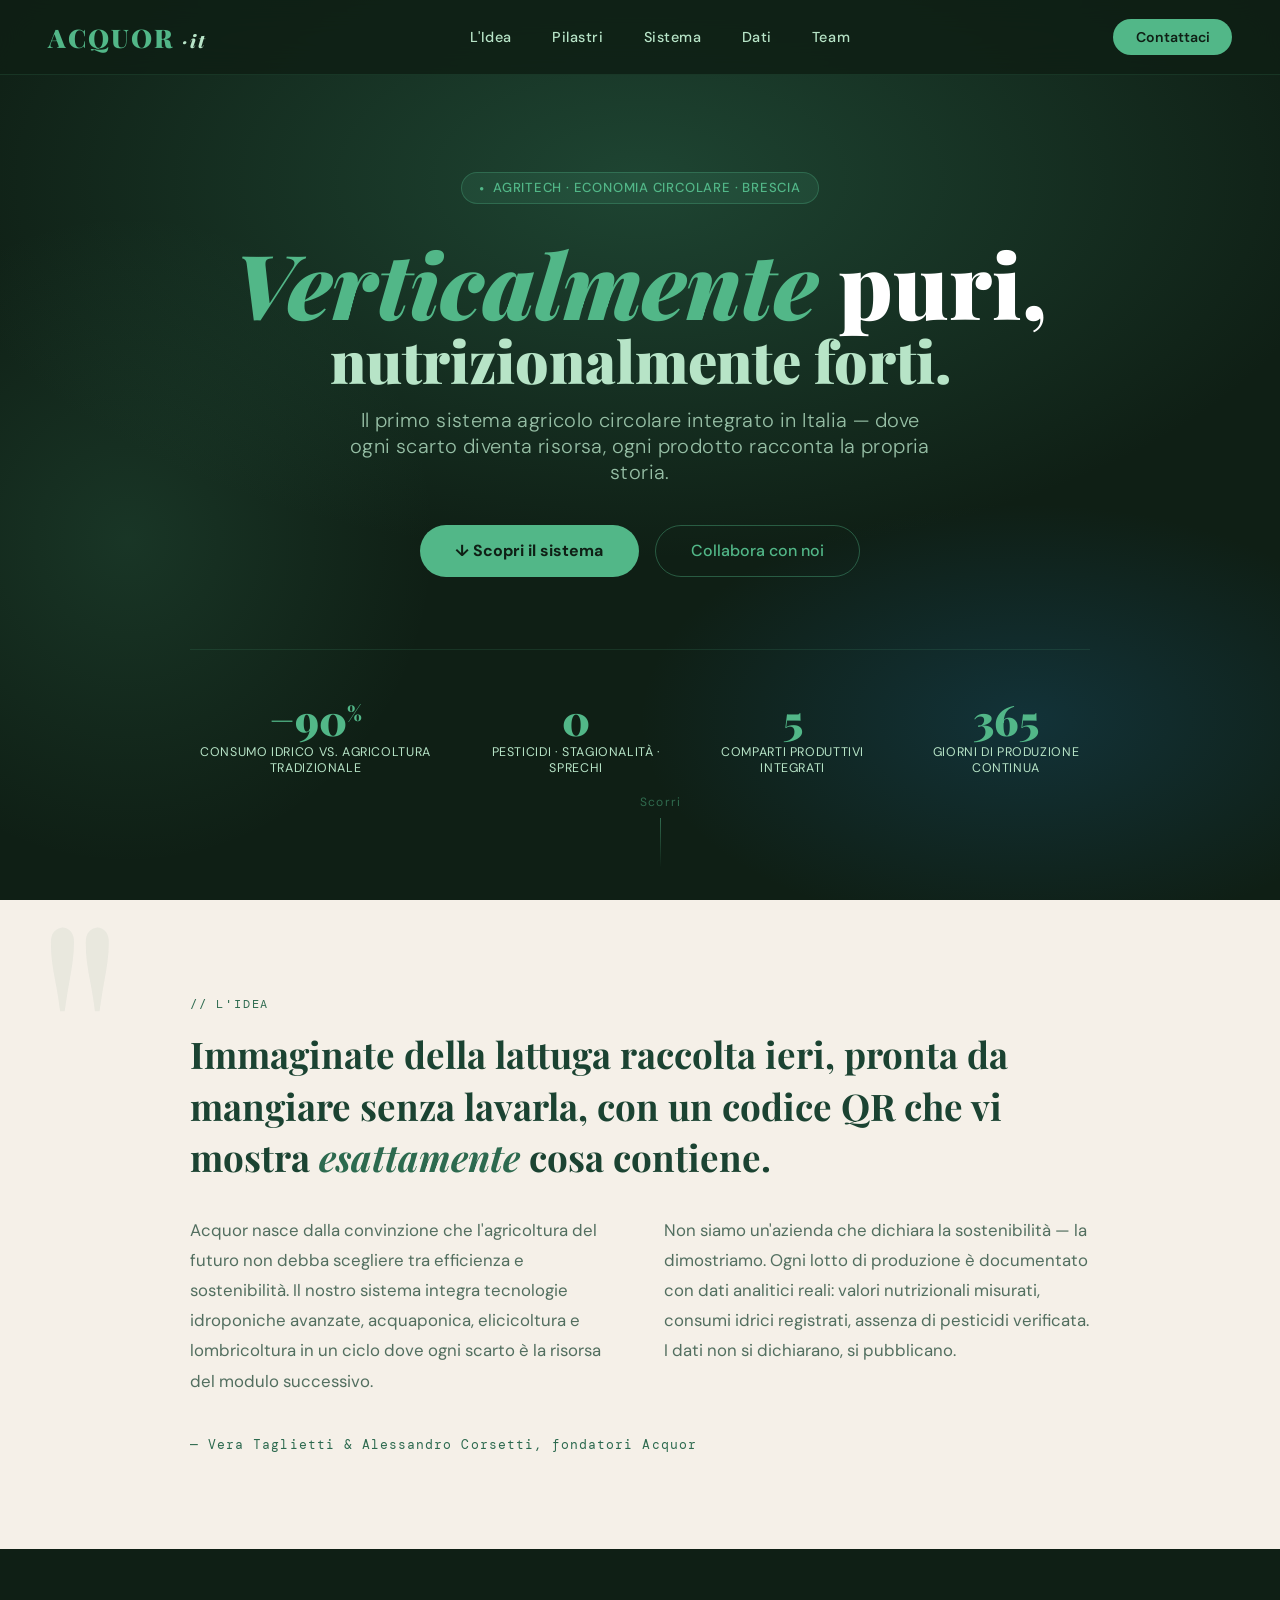
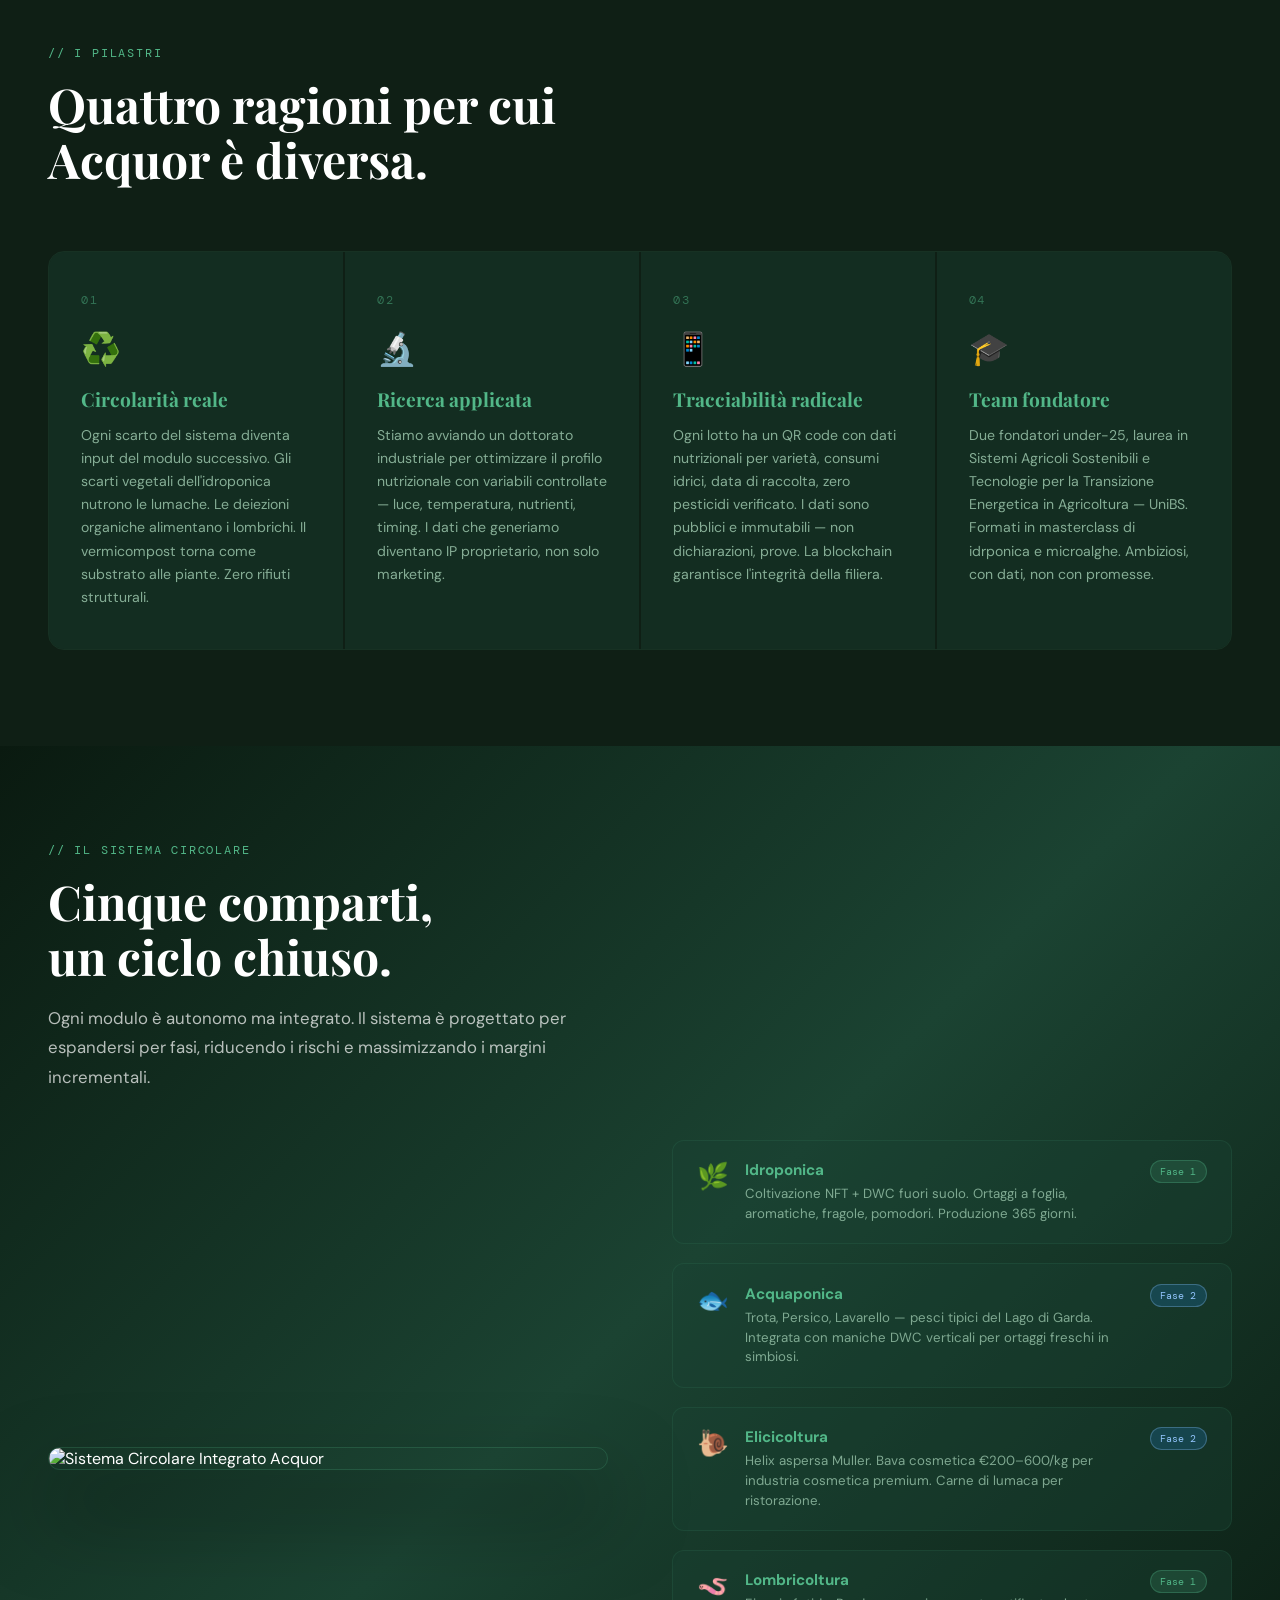
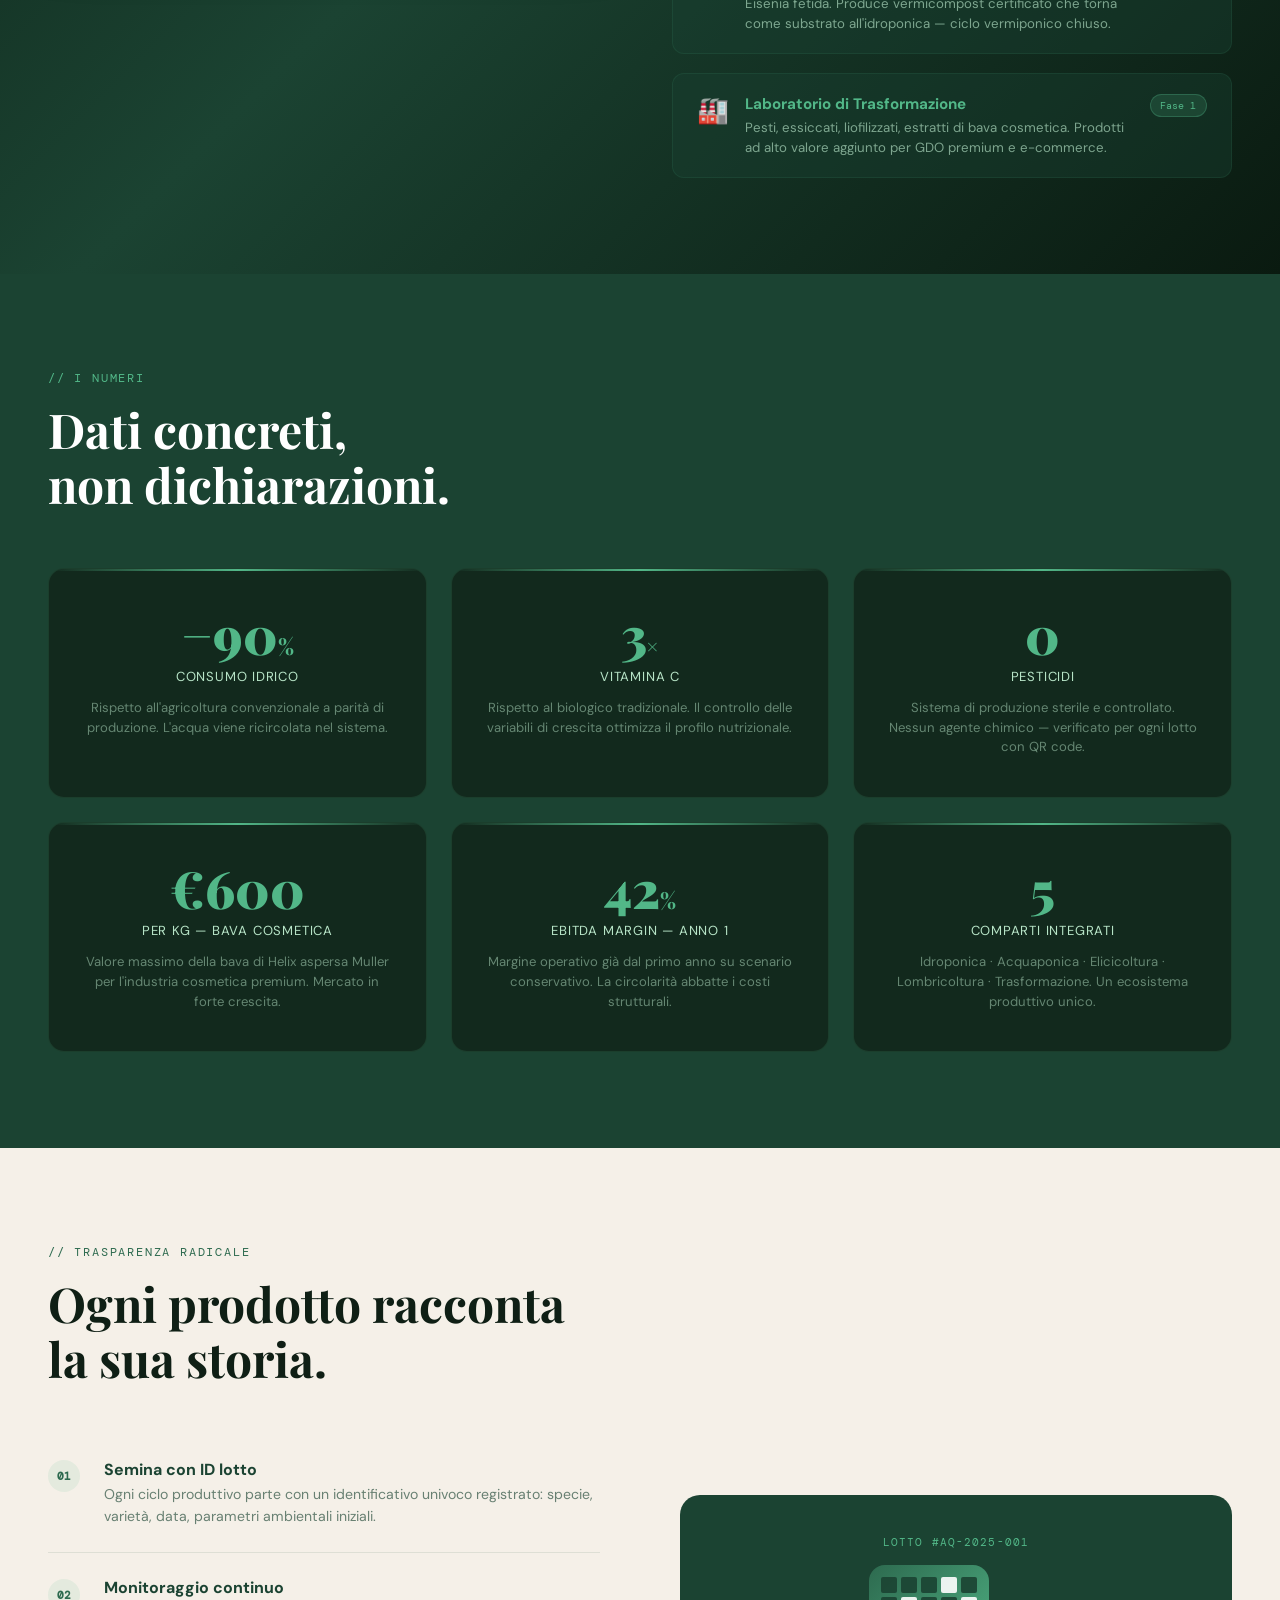
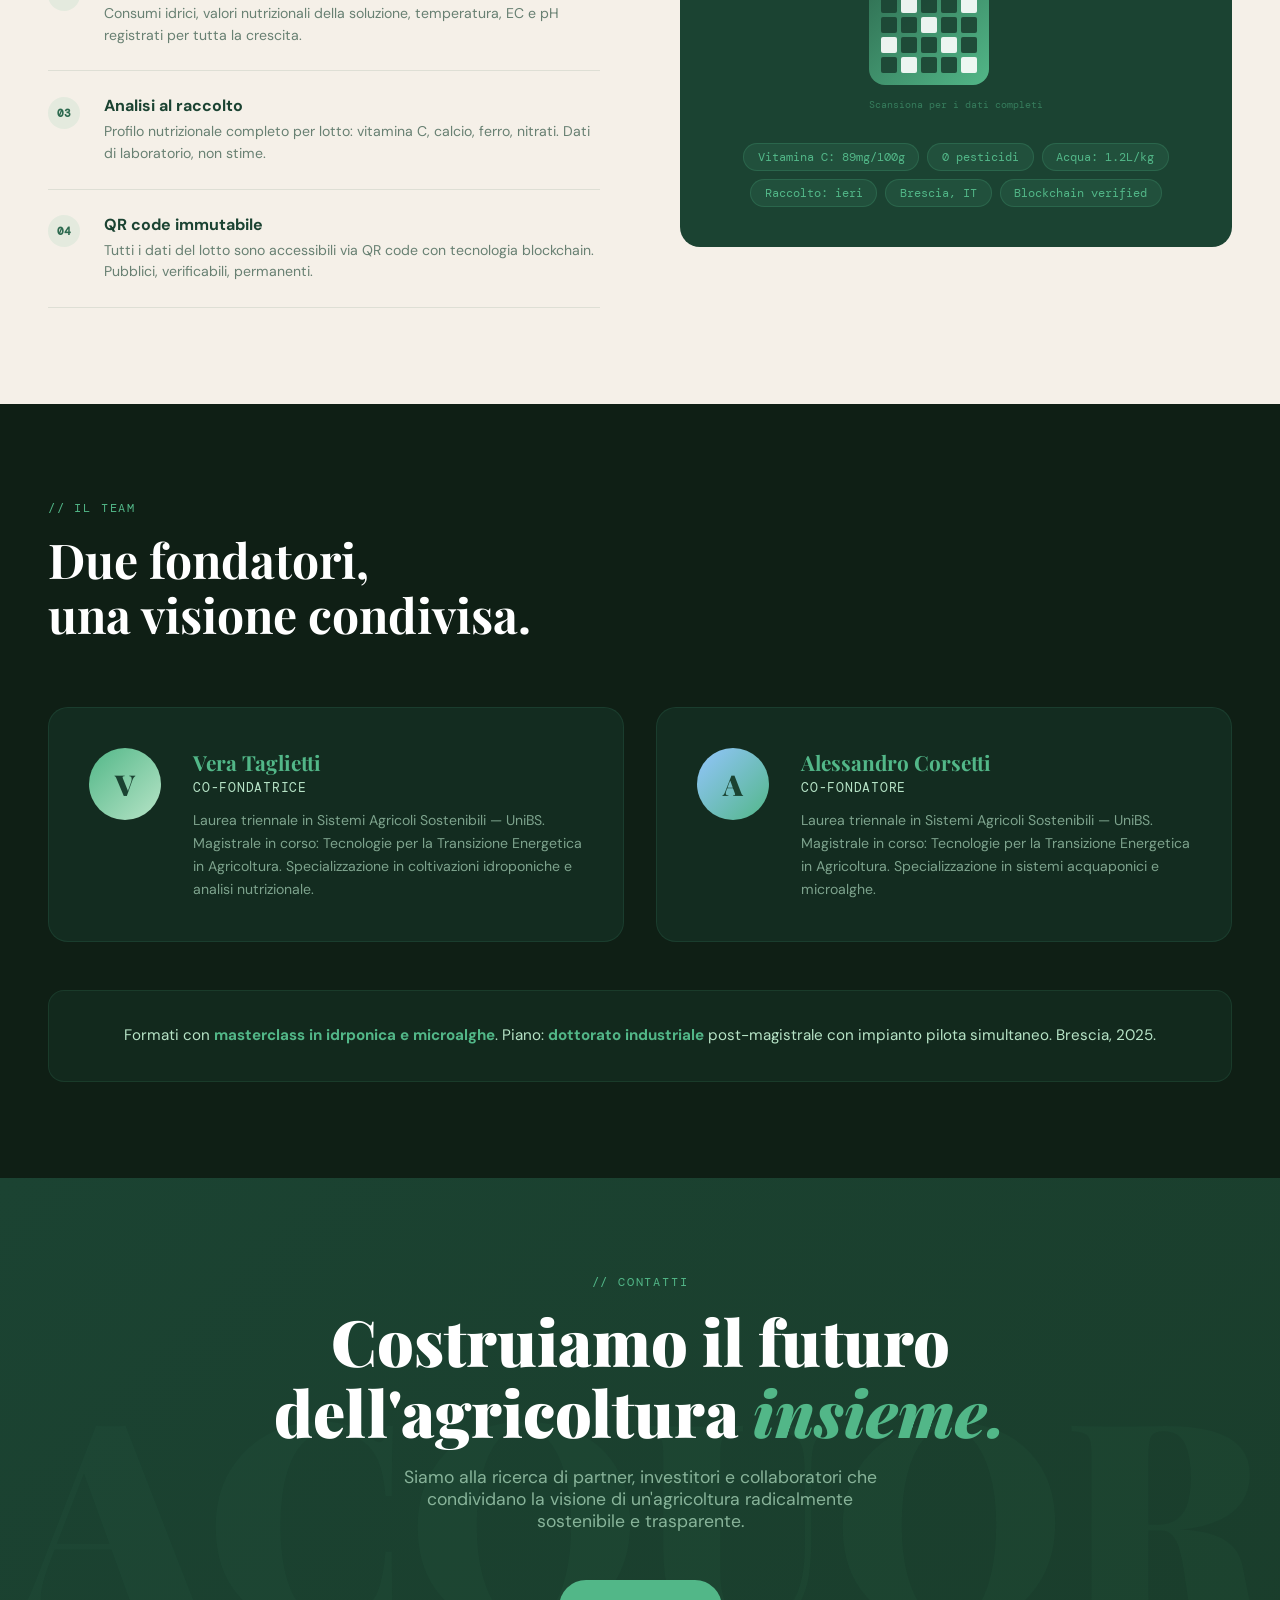
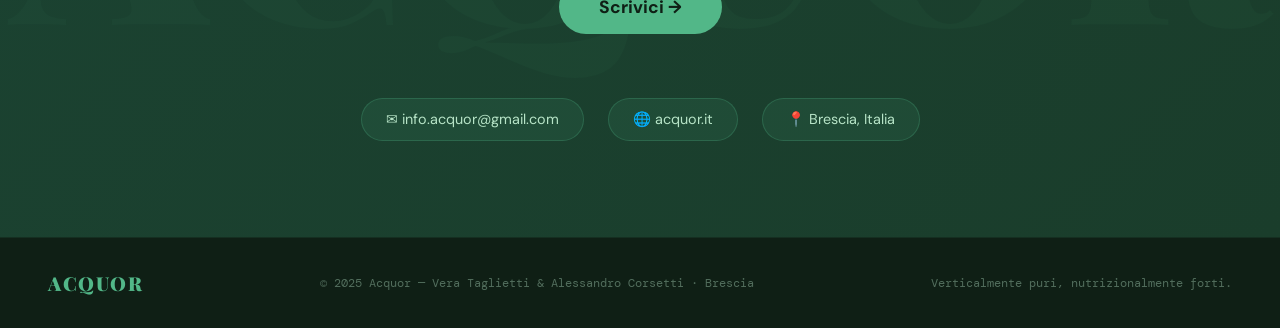
==== index.html @ a5ecb21d "Add files via upload" ====
<!DOCTYPE html>
<html lang="it">
<head>
<meta charset="UTF-8">
<meta name="viewport" content="width=device-width, initial-scale=1.0">
<title>Acquor — Verticalmente Puri, Nutrizionalmente Forti</title>
<meta name="description" content="Acquor è una startup agritech bresciana che produce alimenti freschi tracciabili attraverso un sistema agricolo circolare integrato: idroponica, acquaponica, elicicoltura e lombricoltura.">
<link rel="preconnect" href="https://fonts.googleapis.com">
<link href="https://fonts.googleapis.com/css2?family=Playfair+Display:ital,wght@0,700;0,900;1,700&family=DM+Sans:wght@300;400;500;600&family=DM+Mono:wght@400;500&display=swap" rel="stylesheet">
<style>
/* ── Reset & Variables ─────────────────────────────────────────────────────── */
*, *::before, *::after { box-sizing: border-box; margin: 0; padding: 0; }

:root {
  --dark:    #1B4332;
  --mid:     #2D6A4F;
  --bright:  #52B788;
  --light:   #B7E4C7;
  --pale:    #D8F3DC;
  --cream:   #F5F0E8;
  --ink:     #0F1F15;
  --white:   #FFFFFF;
  --blue:    #1A5F8A;
  --lblue:   #93C5FD;
  --gold:    #B45309;
  --lgold:   #FEF3C7;
  --gray:    #64748B;
  --r: 1rem;
}

html { scroll-behavior: smooth; }

body {
  font-family: 'DM Sans', sans-serif;
  background: var(--ink);
  color: var(--white);
  overflow-x: hidden;
}

/* ── NAV ───────────────────────────────────────────────────────────────────── */
nav {
  position: fixed; top: 0; left: 0; right: 0;
  z-index: 100;
  display: flex; align-items: center; justify-content: space-between;
  padding: 1.2rem 3rem;
  background: rgba(15,31,21,0.85);
  backdrop-filter: blur(16px);
  border-bottom: 1px solid rgba(82,183,136,0.15);
}

.nav-logo {
  font-family: 'Playfair Display', serif;
  font-size: 1.6rem;
  font-weight: 900;
  color: var(--bright);
  letter-spacing: 0.08em;
  text-decoration: none;
}

.nav-logo span { color: var(--light); font-style: italic; font-size: 0.7em; }

.nav-links { display: flex; gap: 2.5rem; list-style: none; }
.nav-links a {
  color: var(--light); text-decoration: none; font-size: 0.9rem;
  font-weight: 500; letter-spacing: 0.04em;
  transition: color 0.2s;
}
.nav-links a:hover { color: var(--bright); }

.nav-cta {
  background: var(--bright); color: var(--ink);
  padding: 0.55rem 1.4rem; border-radius: 50px;
  font-weight: 600; font-size: 0.88rem;
  text-decoration: none; transition: all 0.2s;
}
.nav-cta:hover { background: var(--light); transform: translateY(-1px); }

/* ── HERO ──────────────────────────────────────────────────────────────────── */
.hero {
  min-height: 100vh;
  display: grid; place-items: center;
  position: relative;
  overflow: hidden;
  padding: 8rem 3rem 5rem;
}

.hero-bg {
  position: absolute; inset: 0;
  background:
    radial-gradient(ellipse 80% 60% at 50% 20%, rgba(45,106,79,0.5) 0%, transparent 70%),
    radial-gradient(ellipse 50% 40% at 80% 80%, rgba(26,95,138,0.3) 0%, transparent 60%),
    radial-gradient(ellipse 40% 60% at 10% 60%, rgba(82,183,136,0.15) 0%, transparent 60%),
    #0F1F15;
}

/* Animated particles */
.particle {
  position: absolute; border-radius: 50%;
  background: var(--bright); opacity: 0;
  animation: float var(--dur, 8s) var(--delay, 0s) infinite ease-in-out;
}
@keyframes float {
  0%, 100% { opacity: 0; transform: translateY(0) scale(1); }
  20% { opacity: 0.4; }
  80% { opacity: 0.15; }
  100% { opacity: 0; transform: translateY(-120px) scale(0.5); }
}

.hero-content {
  position: relative; z-index: 2;
  text-align: center; max-width: 900px;
}

.hero-badge {
  display: inline-flex; align-items: center; gap: 0.5rem;
  background: rgba(82,183,136,0.12);
  border: 1px solid rgba(82,183,136,0.3);
  color: var(--bright); padding: 0.4rem 1.1rem;
  border-radius: 50px; font-size: 0.82rem; font-weight: 500;
  letter-spacing: 0.06em; text-transform: uppercase;
  margin-bottom: 2rem;
  animation: fadeUp 0.8s 0.2s both;
}

.hero-badge::before { content: "●"; font-size: 0.5rem; animation: pulse 2s infinite; }
@keyframes pulse { 0%, 100% { opacity: 1; } 50% { opacity: 0.3; } }

.hero-title {
  font-family: 'Playfair Display', serif;
  font-size: clamp(3rem, 7vw, 6rem);
  font-weight: 900;
  line-height: 1.05;
  color: var(--white);
  margin-bottom: 1rem;
  animation: fadeUp 0.8s 0.35s both;
}

.hero-title .accent { color: var(--bright); font-style: italic; }
.hero-title .line2 { display: block; color: var(--light); font-size: 0.65em; }

.hero-tagline {
  font-size: clamp(1rem, 2vw, 1.25rem);
  color: rgba(183,228,199,0.8);
  font-weight: 300;
  letter-spacing: 0.02em;
  margin-bottom: 2.5rem;
  max-width: 580px; margin-left: auto; margin-right: auto;
  animation: fadeUp 0.8s 0.5s both;
}

.hero-ctas {
  display: flex; gap: 1rem; justify-content: center; flex-wrap: wrap;
  animation: fadeUp 0.8s 0.65s both;
}

.btn-primary {
  background: var(--bright); color: var(--ink);
  padding: 0.9rem 2.2rem; border-radius: 50px;
  font-weight: 700; font-size: 1rem; text-decoration: none;
  transition: all 0.25s; display: inline-flex; align-items: center; gap: 0.5rem;
}
.btn-primary:hover { background: var(--light); transform: translateY(-2px); box-shadow: 0 8px 30px rgba(82,183,136,0.35); }

.btn-ghost {
  border: 1.5px solid rgba(82,183,136,0.4); color: var(--bright);
  padding: 0.9rem 2.2rem; border-radius: 50px;
  font-weight: 500; font-size: 1rem; text-decoration: none;
  transition: all 0.25s; display: inline-flex; align-items: center; gap: 0.5rem;
}
.btn-ghost:hover { border-color: var(--bright); background: rgba(82,183,136,0.08); transform: translateY(-2px); }

/* Hero stats */
.hero-stats {
  display: flex; gap: 3rem; justify-content: center;
  margin-top: 4.5rem;
  padding-top: 3rem;
  border-top: 1px solid rgba(82,183,136,0.15);
  animation: fadeUp 0.8s 0.8s both;
}

.stat { text-align: center; }
.stat-num {
  font-family: 'Playfair Display', serif;
  font-size: 2.6rem; font-weight: 900;
  color: var(--bright); line-height: 1;
}
.stat-num sup { font-size: 0.5em; vertical-align: super; }
.stat-label { font-size: 0.78rem; color: var(--light); margin-top: 0.3rem; letter-spacing: 0.05em; text-transform: uppercase; }

@keyframes fadeUp {
  from { opacity: 0; transform: translateY(24px); }
  to   { opacity: 1; transform: translateY(0); }
}

/* Scroll indicator */
.scroll-hint {
  position: absolute; bottom: 2rem; left: 50%;
  transform: translateX(-50%);
  display: flex; flex-direction: column; align-items: center; gap: 0.5rem;
  color: rgba(82,183,136,0.5); font-size: 0.75rem; letter-spacing: 0.1em;
  animation: fadeUp 1s 1.2s both;
}
.scroll-line {
  width: 1px; height: 50px;
  background: linear-gradient(to bottom, rgba(82,183,136,0.5), transparent);
  animation: scrollPulse 2s infinite;
}
@keyframes scrollPulse { 0% { transform: scaleY(0); transform-origin: top; }
  50% { transform: scaleY(1); transform-origin: top; }
  100% { transform: scaleY(0); transform-origin: bottom; } }

/* ── SECTIONS SHARED ───────────────────────────────────────────────────────── */
section { padding: 6rem 3rem; }

.section-label {
  font-family: 'DM Mono', monospace;
  font-size: 0.75rem; letter-spacing: 0.15em;
  text-transform: uppercase; color: var(--bright);
  margin-bottom: 1rem; display: block;
}

.section-title {
  font-family: 'Playfair Display', serif;
  font-size: clamp(2rem, 4vw, 3rem);
  font-weight: 700; line-height: 1.15;
  margin-bottom: 1.2rem;
}

.section-body {
  font-size: 1.05rem; line-height: 1.75;
  color: rgba(255,255,255,0.7);
  max-width: 600px;
}

.container { max-width: 1200px; margin: 0 auto; }

/* ── MANIFESTO ─────────────────────────────────────────────────────────────── */
#manifesto {
  background: var(--cream);
  color: var(--ink);
  position: relative; overflow: hidden;
}

#manifesto::before {
  content: '"';
  position: absolute; top: -2rem; left: 2rem;
  font-family: 'Playfair Display', serif;
  font-size: 20rem; color: rgba(45,106,79,0.06);
  line-height: 1; pointer-events: none;
}

.manifesto-inner {
  max-width: 900px; margin: 0 auto; position: relative; z-index: 1;
}

.manifesto-quote {
  font-family: 'Playfair Display', serif;
  font-size: clamp(1.5rem, 3vw, 2.3rem);
  font-weight: 700; line-height: 1.4;
  color: var(--dark);
  margin-bottom: 2rem;
}

.manifesto-quote em { color: var(--mid); font-style: italic; }

.manifesto-body {
  font-size: 1.05rem; line-height: 1.8;
  color: rgba(27,67,50,0.75);
  columns: 2; column-gap: 3rem;
}

.manifesto-sign {
  margin-top: 2.5rem;
  font-family: 'DM Mono', monospace;
  font-size: 0.82rem; color: var(--mid);
  letter-spacing: 0.08em;
}

/* ── PILASTRI ──────────────────────────────────────────────────────────────── */
#pilastri { background: #0F1F15; }

.pillars-grid {
  display: grid;
  grid-template-columns: repeat(4, 1fr);
  gap: 1.5px;
  margin-top: 4rem;
  border: 1.5px solid rgba(82,183,136,0.12);
  border-radius: 16px; overflow: hidden;
}

.pillar {
  padding: 2.5rem 2rem;
  background: rgba(27,67,50,0.4);
  position: relative; overflow: hidden;
  transition: background 0.3s;
}
.pillar:hover { background: rgba(45,106,79,0.5); }

.pillar::after {
  content: '';
  position: absolute; bottom: 0; left: 0; right: 0;
  height: 3px; background: var(--bright);
  transform: scaleX(0); transition: transform 0.3s;
}
.pillar:hover::after { transform: scaleX(1); }

.pillar-num {
  font-family: 'DM Mono', monospace;
  font-size: 0.75rem; color: rgba(82,183,136,0.5);
  letter-spacing: 0.15em; margin-bottom: 1.2rem;
}

.pillar-icon {
  font-size: 2rem; margin-bottom: 1rem;
  display: block;
}

.pillar-title {
  font-family: 'Playfair Display', serif;
  font-size: 1.2rem; font-weight: 700;
  margin-bottom: 0.75rem; color: var(--bright);
}

.pillar-body {
  font-size: 0.88rem; line-height: 1.65;
  color: rgba(183,228,199,0.7);
}

/* ── SISTEMA CIRCOLARE ─────────────────────────────────────────────────────── */
#sistema {
  background: linear-gradient(135deg, #0a1a10 0%, #1B4332 50%, #0a1a10 100%);
}

.sistema-grid {
  display: grid; grid-template-columns: 1fr 1fr;
  gap: 4rem; align-items: center; margin-top: 3rem;
}

.sistema-img-wrap {
  position: relative; border-radius: 20px; overflow: hidden;
  border: 1px solid rgba(82,183,136,0.2);
  box-shadow: 0 40px 80px rgba(0,0,0,0.5);
}

.sistema-img-wrap img {
  width: 100%; display: block;
  transition: transform 0.6s ease;
}
.sistema-img-wrap:hover img { transform: scale(1.02); }

.sistema-modules {
  display: flex; flex-direction: column; gap: 1.2rem;
}

.module-row {
  display: flex; gap: 1rem; align-items: flex-start;
  padding: 1.2rem 1.5rem;
  background: rgba(27,67,50,0.4);
  border: 1px solid rgba(82,183,136,0.1);
  border-radius: 12px;
  transition: all 0.25s;
  cursor: default;
}
.module-row:hover {
  background: rgba(45,106,79,0.5);
  border-color: rgba(82,183,136,0.3);
  transform: translateX(6px);
}

.module-icon { font-size: 1.6rem; flex-shrink: 0; }

.module-info { flex: 1; }
.module-name {
  font-weight: 700; font-size: 0.95rem;
  color: var(--bright); margin-bottom: 0.25rem;
}
.module-desc { font-size: 0.83rem; color: rgba(183,228,199,0.65); line-height: 1.5; }

.module-badge {
  font-family: 'DM Mono', monospace;
  font-size: 0.65rem; padding: 0.25rem 0.6rem;
  border-radius: 50px; flex-shrink: 0; align-self: flex-start;
}
.badge-f1 { background: rgba(45,106,79,0.4); color: var(--bright); border: 1px solid rgba(82,183,136,0.3); }
.badge-f2 { background: rgba(26,95,138,0.4); color: var(--lblue); border: 1px solid rgba(147,197,253,0.3); }

/* ── DATI ──────────────────────────────────────────────────────────────────── */
#dati { background: var(--dark); }

.dati-grid {
  display: grid; grid-template-columns: repeat(3, 1fr);
  gap: 1.5rem; margin-top: 3.5rem;
}

.dato-card {
  padding: 2.5rem 2rem;
  background: rgba(15,31,21,0.7);
  border: 1px solid rgba(82,183,136,0.15);
  border-radius: 16px; text-align: center;
  position: relative; overflow: hidden;
  transition: transform 0.3s, border-color 0.3s;
}
.dato-card:hover { transform: translateY(-4px); border-color: rgba(82,183,136,0.4); }

.dato-card::before {
  content: '';
  position: absolute; top: 0; left: 0; right: 0;
  height: 2px; background: linear-gradient(90deg, transparent, var(--bright), transparent);
}

.dato-num {
  font-family: 'Playfair Display', serif;
  font-size: 3.2rem; font-weight: 900;
  color: var(--bright); line-height: 1;
  margin-bottom: 0.5rem;
}
.dato-unit { font-size: 1.4rem; }
.dato-label { font-size: 0.82rem; color: var(--light); letter-spacing: 0.06em; margin-bottom: 0.8rem; text-transform: uppercase; }
.dato-desc { font-size: 0.82rem; color: rgba(183,228,199,0.5); line-height: 1.5; }

/* ── TRACCIABILITA ─────────────────────────────────────────────────────────── */
#tracciabilita {
  background: var(--cream); color: var(--ink);
}

.trace-grid {
  display: grid; grid-template-columns: 1fr 1fr;
  gap: 5rem; align-items: center; margin-top: 3rem;
}

.trace-steps { display: flex; flex-direction: column; gap: 0; }

.trace-step {
  display: flex; gap: 1.5rem;
  padding: 1.5rem 0;
  border-bottom: 1px solid rgba(27,67,50,0.1);
  position: relative;
}

.trace-step-num {
  font-family: 'DM Mono', monospace;
  font-size: 0.7rem; color: var(--mid);
  background: rgba(82,183,136,0.1);
  width: 2rem; height: 2rem; border-radius: 50%;
  display: flex; align-items: center; justify-content: center;
  flex-shrink: 0; font-weight: 700; margin-top: 0.1rem;
}

.trace-step-title {
  font-weight: 700; font-size: 1rem;
  color: var(--dark); margin-bottom: 0.3rem;
}
.trace-step-desc { font-size: 0.88rem; color: rgba(27,67,50,0.65); line-height: 1.55; }

.trace-visual {
  background: var(--dark);
  border-radius: 20px; padding: 2.5rem;
  display: flex; flex-direction: column; align-items: center; gap: 2rem;
}

.qr-mockup {
  width: 120px; height: 120px;
  background: linear-gradient(135deg, var(--mid), var(--bright));
  border-radius: 16px; display: grid;
  grid-template-columns: repeat(5,1fr); grid-template-rows: repeat(5,1fr);
  gap: 4px; padding: 12px;
}
.qr-cell { background: rgba(255,255,255,0.9); border-radius: 2px; }
.qr-cell.dark { background: rgba(27,67,50,0.9); }

.trace-tags { display: flex; flex-wrap: wrap; gap: 0.5rem; justify-content: center; }
.trace-tag {
  font-family: 'DM Mono', monospace;
  font-size: 0.72rem; padding: 0.35rem 0.85rem;
  background: rgba(82,183,136,0.12); color: var(--bright);
  border: 1px solid rgba(82,183,136,0.2);
  border-radius: 50px;
}

/* ── TEAM ──────────────────────────────────────────────────────────────────── */
#team { background: #0F1F15; }

.team-grid {
  display: grid; grid-template-columns: 1fr 1fr;
  gap: 2rem; margin-top: 4rem;
}

.team-card {
  padding: 2.5rem;
  background: rgba(27,67,50,0.4);
  border: 1px solid rgba(82,183,136,0.12);
  border-radius: 20px;
  display: flex; gap: 2rem; align-items: flex-start;
  transition: all 0.3s;
}
.team-card:hover {
  background: rgba(45,106,79,0.4);
  border-color: rgba(82,183,136,0.3);
  transform: translateY(-3px);
}

.team-avatar {
  width: 72px; height: 72px; border-radius: 50%; flex-shrink: 0;
  display: flex; align-items: center; justify-content: center;
  font-family: 'Playfair Display', serif;
  font-size: 1.8rem; font-weight: 900;
  color: var(--dark);
}
.avatar-v { background: linear-gradient(135deg, var(--bright), var(--light)); }
.avatar-a { background: linear-gradient(135deg, var(--lblue), var(--bright)); }

.team-name { font-family: 'Playfair Display', serif; font-size: 1.3rem; font-weight: 700; color: var(--bright); margin-bottom: 0.2rem; }
.team-role { font-size: 0.8rem; color: var(--light); letter-spacing: 0.06em; text-transform: uppercase; margin-bottom: 0.8rem; font-family: 'DM Mono', monospace; }
.team-bio { font-size: 0.88rem; line-height: 1.65; color: rgba(183,228,199,0.65); }

.team-bottom {
  margin-top: 3rem; padding: 2rem 2.5rem;
  background: rgba(27,67,50,0.3);
  border: 1px solid rgba(82,183,136,0.12);
  border-radius: 16px; text-align: center;
}
.team-bottom p { color: var(--light); font-size: 0.95rem; line-height: 1.7; }
.team-bottom strong { color: var(--bright); }

/* ── CTA ───────────────────────────────────────────────────────────────────── */
#contatti {
  background: linear-gradient(135deg, var(--dark) 0%, #1a3d2b 100%);
  text-align: center; position: relative; overflow: hidden;
}

#contatti::before {
  content: 'ACQUOR';
  position: absolute; top: 50%; left: 50%;
  transform: translate(-50%, -50%);
  font-family: 'Playfair Display', serif;
  font-size: 22vw; font-weight: 900;
  color: rgba(82,183,136,0.04);
  white-space: nowrap; pointer-events: none;
}

.cta-inner { position: relative; z-index: 1; }

.cta-title {
  font-family: 'Playfair Display', serif;
  font-size: clamp(2.2rem, 5vw, 4rem); font-weight: 900;
  line-height: 1.1; margin-bottom: 1.2rem;
}
.cta-title em { color: var(--bright); font-style: italic; }

.cta-sub {
  font-size: 1.1rem; color: rgba(183,228,199,0.7);
  margin-bottom: 3rem; max-width: 500px; margin-left: auto; margin-right: auto;
}

.cta-contacts {
  display: flex; gap: 1.5rem; justify-content: center;
  flex-wrap: wrap; margin-top: 2rem;
}

.contact-pill {
  display: inline-flex; align-items: center; gap: 0.6rem;
  padding: 0.7rem 1.5rem;
  background: rgba(82,183,136,0.1);
  border: 1px solid rgba(82,183,136,0.25);
  border-radius: 50px; color: var(--light);
  font-size: 0.9rem; text-decoration: none;
  transition: all 0.25s;
}
.contact-pill:hover { background: rgba(82,183,136,0.2); border-color: var(--bright); color: var(--bright); }

/* ── FOOTER ────────────────────────────────────────────────────────────────── */
footer {
  background: var(--ink);
  padding: 2rem 3rem;
  display: flex; align-items: center; justify-content: space-between;
  border-top: 1px solid rgba(82,183,136,0.1);
}

.footer-logo {
  font-family: 'Playfair Display', serif;
  font-size: 1.2rem; font-weight: 900;
  color: var(--bright); letter-spacing: 0.08em;
}

.footer-copy {
  font-size: 0.78rem; color: rgba(183,228,199,0.4);
  font-family: 'DM Mono', monospace;
}

/* ── ANIMATIONS ────────────────────────────────────────────────────────────── */
.reveal {
  opacity: 0; transform: translateY(30px);
  transition: opacity 0.7s ease, transform 0.7s ease;
}
.reveal.visible { opacity: 1; transform: translateY(0); }

/* ── RESPONSIVE ────────────────────────────────────────────────────────────── */
@media (max-width: 900px) {
  nav { padding: 1rem 1.5rem; }
  .nav-links { display: none; }
  section { padding: 4rem 1.5rem; }
  .pillars-grid { grid-template-columns: 1fr 1fr; }
  .sistema-grid, .trace-grid, .team-grid { grid-template-columns: 1fr; }
  .dati-grid { grid-template-columns: 1fr 1fr; }
  .hero-stats { gap: 1.5rem; flex-wrap: wrap; }
  .manifesto-body { columns: 1; }
  footer { flex-direction: column; gap: 1rem; text-align: center; }
}

@media (max-width: 600px) {
  .pillars-grid { grid-template-columns: 1fr; }
  .dati-grid { grid-template-columns: 1fr; }
  .hero-stats { gap: 1.5rem; }
  .cta-contacts { flex-direction: column; align-items: center; }
}
</style>
</head>
<body>

<!-- ── NAV ──────────────────────────────────────────────────────────────────── -->
<nav>
  <a class="nav-logo" href="#">ACQUOR <span>·it</span></a>
  <ul class="nav-links">
    <li><a href="#manifesto">L'Idea</a></li>
    <li><a href="#pilastri">Pilastri</a></li>
    <li><a href="#sistema">Sistema</a></li>
    <li><a href="#dati">Dati</a></li>
    <li><a href="#team">Team</a></li>
  </ul>
  <a class="nav-cta" href="#contatti">Contattaci</a>
</nav>

<!-- ── HERO ─────────────────────────────────────────────────────────────────── -->
<section class="hero">
  <div class="hero-bg"></div>

  <!-- Particles -->
  <div class="particle" style="width:4px;height:4px;left:15%;bottom:20%;--dur:9s;--delay:0s"></div>
  <div class="particle" style="width:3px;height:3px;left:30%;bottom:10%;--dur:7s;--delay:1.5s"></div>
  <div class="particle" style="width:5px;height:5px;left:55%;bottom:5%;--dur:11s;--delay:0.5s"></div>
  <div class="particle" style="width:3px;height:3px;left:70%;bottom:25%;--dur:8s;--delay:2s"></div>
  <div class="particle" style="width:4px;height:4px;left:85%;bottom:15%;--dur:10s;--delay:1s"></div>
  <div class="particle" style="width:2px;height:2px;left:45%;bottom:30%;--dur:6s;--delay:3s"></div>

  <div class="hero-content">
    <div class="hero-badge">Agritech · Economia Circolare · Brescia</div>

    <h1 class="hero-title">
      <span class="accent">Verticalmente</span> puri,
      <span class="line2">nutrizionalmente forti.</span>
    </h1>

    <p class="hero-tagline">
      Il primo sistema agricolo circolare integrato in Italia — 
      dove ogni scarto diventa risorsa, ogni prodotto racconta la propria storia.
    </p>

    <div class="hero-ctas">
      <a class="btn-primary" href="#sistema">↓ Scopri il sistema</a>
      <a class="btn-ghost" href="#contatti">Collabora con noi</a>
    </div>

    <div class="hero-stats">
      <div class="stat">
        <div class="stat-num">−90<sup>%</sup></div>
        <div class="stat-label">Consumo idrico vs. agricoltura tradizionale</div>
      </div>
      <div class="stat">
        <div class="stat-num">0</div>
        <div class="stat-label">Pesticidi · Stagionalità · Sprechi</div>
      </div>
      <div class="stat">
        <div class="stat-num">5</div>
        <div class="stat-label">Comparti produttivi integrati</div>
      </div>
      <div class="stat">
        <div class="stat-num">365</div>
        <div class="stat-label">Giorni di produzione continua</div>
      </div>
    </div>
  </div>

  <div class="scroll-hint">
    <span>Scorri</span>
    <div class="scroll-line"></div>
  </div>
</section>

<!-- ── MANIFESTO ─────────────────────────────────────────────────────────────── -->
<section id="manifesto">
  <div class="manifesto-inner">
    <span class="section-label" style="color:var(--mid)">// L'idea</span>
    <p class="manifesto-quote">
      Immaginate della lattuga raccolta ieri, pronta da mangiare senza lavarla,
      con un codice QR che vi mostra <em>esattamente</em> cosa contiene.
    </p>
    <div class="manifesto-body">
      <p>Acquor nasce dalla convinzione che l'agricoltura del futuro non debba scegliere tra efficienza e sostenibilità. Il nostro sistema integra tecnologie idroponiche avanzate, acquaponica, elicicoltura e lombricoltura in un ciclo dove ogni scarto è la risorsa del modulo successivo.</p>
      <p>Non siamo un'azienda che dichiara la sostenibilità — la dimostriamo. Ogni lotto di produzione è documentato con dati analitici reali: valori nutrizionali misurati, consumi idrici registrati, assenza di pesticidi verificata. I dati non si dichiarano, si pubblicano.</p>
    </div>
    <p class="manifesto-sign">— Vera Taglietti &amp; Alessandro Corsetti, fondatori Acquor</p>
  </div>
</section>

<!-- ── PILASTRI ──────────────────────────────────────────────────────────────── -->
<section id="pilastri">
  <div class="container">
    <span class="section-label">// I pilastri</span>
    <h2 class="section-title">Quattro ragioni per cui<br>Acquor è diversa.</h2>

    <div class="pillars-grid reveal">
      <div class="pillar">
        <div class="pillar-num">01</div>
        <span class="pillar-icon">♻️</span>
        <div class="pillar-title">Circolarità reale</div>
        <p class="pillar-body">Ogni scarto del sistema diventa input del modulo successivo. Gli scarti vegetali dell'idroponica nutrono le lumache. Le deiezioni organiche alimentano i lombrichi. Il vermicompost torna come substrato alle piante. Zero rifiuti strutturali.</p>
      </div>
      <div class="pillar">
        <div class="pillar-num">02</div>
        <span class="pillar-icon">🔬</span>
        <div class="pillar-title">Ricerca applicata</div>
        <p class="pillar-body">Stiamo avviando un dottorato industriale per ottimizzare il profilo nutrizionale con variabili controllate — luce, temperatura, nutrienti, timing. I dati che generiamo diventano IP proprietario, non solo marketing.</p>
      </div>
      <div class="pillar">
        <div class="pillar-num">03</div>
        <span class="pillar-icon">📱</span>
        <div class="pillar-title">Tracciabilità radicale</div>
        <p class="pillar-body">Ogni lotto ha un QR code con dati nutrizionali per varietà, consumi idrici, data di raccolta, zero pesticidi verificato. I dati sono pubblici e immutabili — non dichiarazioni, prove. La blockchain garantisce l'integrità della filiera.</p>
      </div>
      <div class="pillar">
        <div class="pillar-num">04</div>
        <span class="pillar-icon">🎓</span>
        <div class="pillar-title">Team fondatore</div>
        <p class="pillar-body">Due fondatori under-25, laurea in Sistemi Agricoli Sostenibili e Tecnologie per la Transizione Energetica in Agricoltura — UniBS. Formati in masterclass di idrponica e microalghe. Ambiziosi, con dati, non con promesse.</p>
      </div>
    </div>
  </div>
</section>

<!-- ── SISTEMA ───────────────────────────────────────────────────────────────── -->
<section id="sistema">
  <div class="container">
    <span class="section-label">// Il sistema circolare</span>
    <h2 class="section-title">Cinque comparti,<br>un ciclo chiuso.</h2>
    <p class="section-body">Ogni modulo è autonomo ma integrato. Il sistema è progettato per espandersi per fasi, riducendo i rischi e massimizzando i margini incrementali.</p>

    <div class="sistema-grid reveal">
      <div class="sistema-img-wrap">
        <img src="acquor_circle.png" alt="Sistema Circolare Integrato Acquor" loading="lazy">
      </div>

      <div class="sistema-modules">
        <div class="module-row">
          <span class="module-icon">🌿</span>
          <div class="module-info">
            <div class="module-name">Idroponica</div>
            <div class="module-desc">Coltivazione NFT + DWC fuori suolo. Ortaggi a foglia, aromatiche, fragole, pomodori. Produzione 365 giorni.</div>
          </div>
          <span class="module-badge badge-f1">Fase 1</span>
        </div>
        <div class="module-row">
          <span class="module-icon">🐟</span>
          <div class="module-info">
            <div class="module-name">Acquaponica</div>
            <div class="module-desc">Trota, Persico, Lavarello — pesci tipici del Lago di Garda. Integrata con maniche DWC verticali per ortaggi freschi in simbiosi.</div>
          </div>
          <span class="module-badge badge-f2">Fase 2</span>
        </div>
        <div class="module-row">
          <span class="module-icon">🐌</span>
          <div class="module-info">
            <div class="module-name">Elicicoltura</div>
            <div class="module-desc">Helix aspersa Muller. Bava cosmetica €200–600/kg per industria cosmetica premium. Carne di lumaca per ristorazione.</div>
          </div>
          <span class="module-badge badge-f2">Fase 2</span>
        </div>
        <div class="module-row">
          <span class="module-icon">🪱</span>
          <div class="module-info">
            <div class="module-name">Lombricoltura</div>
            <div class="module-desc">Eisenia fetida. Produce vermicompost certificato che torna come substrato all'idroponica — ciclo vermiponico chiuso.</div>
          </div>
          <span class="module-badge badge-f1">Fase 1</span>
        </div>
        <div class="module-row">
          <span class="module-icon">🏭</span>
          <div class="module-info">
            <div class="module-name">Laboratorio di Trasformazione</div>
            <div class="module-desc">Pesti, essiccati, liofilizzati, estratti di bava cosmetica. Prodotti ad alto valore aggiunto per GDO premium e e-commerce.</div>
          </div>
          <span class="module-badge badge-f1">Fase 1</span>
        </div>
      </div>
    </div>
  </div>
</section>

<!-- ── DATI ──────────────────────────────────────────────────────────────────── -->
<section id="dati">
  <div class="container">
    <span class="section-label">// I numeri</span>
    <h2 class="section-title">Dati concreti,<br>non dichiarazioni.</h2>

    <div class="dati-grid reveal">
      <div class="dato-card">
        <div class="dato-num">−90<span class="dato-unit">%</span></div>
        <div class="dato-label">Consumo idrico</div>
        <div class="dato-desc">Rispetto all'agricoltura convenzionale a parità di produzione. L'acqua viene ricircolata nel sistema.</div>
      </div>
      <div class="dato-card">
        <div class="dato-num">3<span class="dato-unit">×</span></div>
        <div class="dato-label">Vitamina C</div>
        <div class="dato-desc">Rispetto al biologico tradizionale. Il controllo delle variabili di crescita ottimizza il profilo nutrizionale.</div>
      </div>
      <div class="dato-card">
        <div class="dato-num">0</div>
        <div class="dato-label">Pesticidi</div>
        <div class="dato-desc">Sistema di produzione sterile e controllato. Nessun agente chimico — verificato per ogni lotto con QR code.</div>
      </div>
      <div class="dato-card">
        <div class="dato-num">€600</div>
        <div class="dato-label">Per kg — Bava cosmetica</div>
        <div class="dato-desc">Valore massimo della bava di Helix aspersa Muller per l'industria cosmetica premium. Mercato in forte crescita.</div>
      </div>
      <div class="dato-card">
        <div class="dato-num">42<span class="dato-unit">%</span></div>
        <div class="dato-label">EBITDA margin — Anno 1</div>
        <div class="dato-desc">Margine operativo già dal primo anno su scenario conservativo. La circolarità abbatte i costi strutturali.</div>
      </div>
      <div class="dato-card">
        <div class="dato-num">5</div>
        <div class="dato-label">Comparti integrati</div>
        <div class="dato-desc">Idroponica · Acquaponica · Elicicoltura · Lombricoltura · Trasformazione. Un ecosistema produttivo unico.</div>
      </div>
    </div>
  </div>
</section>

<!-- ── TRACCIABILITÀ ──────────────────────────────────────────────────────────── -->
<section id="tracciabilita">
  <div class="container">
    <span class="section-label" style="color:var(--mid)">// Trasparenza radicale</span>
    <h2 class="section-title" style="color:var(--ink)">Ogni prodotto racconta<br>la sua storia.</h2>

    <div class="trace-grid reveal">
      <div class="trace-steps">
        <div class="trace-step">
          <div class="trace-step-num">01</div>
          <div>
            <div class="trace-step-title">Semina con ID lotto</div>
            <div class="trace-step-desc">Ogni ciclo produttivo parte con un identificativo univoco registrato: specie, varietà, data, parametri ambientali iniziali.</div>
          </div>
        </div>
        <div class="trace-step">
          <div class="trace-step-num">02</div>
          <div>
            <div class="trace-step-title">Monitoraggio continuo</div>
            <div class="trace-step-desc">Consumi idrici, valori nutrizionali della soluzione, temperatura, EC e pH registrati per tutta la crescita.</div>
          </div>
        </div>
        <div class="trace-step">
          <div class="trace-step-num">03</div>
          <div>
            <div class="trace-step-title">Analisi al raccolto</div>
            <div class="trace-step-desc">Profilo nutrizionale completo per lotto: vitamina C, calcio, ferro, nitrati. Dati di laboratorio, non stime.</div>
          </div>
        </div>
        <div class="trace-step">
          <div class="trace-step-num">04</div>
          <div>
            <div class="trace-step-title">QR code immutabile</div>
            <div class="trace-step-desc">Tutti i dati del lotto sono accessibili via QR code con tecnologia blockchain. Pubblici, verificabili, permanenti.</div>
          </div>
        </div>
      </div>

      <div class="trace-visual">
        <!-- QR mockup visivo -->
        <div style="text-align:center;">
          <div style="font-family:'DM Mono',monospace;font-size:0.7rem;color:var(--bright);letter-spacing:0.1em;margin-bottom:1rem;">LOTTO #AQ-2025-001</div>
          <div class="qr-mockup">
            <div class="qr-cell dark"></div><div class="qr-cell dark"></div><div class="qr-cell dark"></div><div class="qr-cell"></div><div class="qr-cell dark"></div>
            <div class="qr-cell dark"></div><div class="qr-cell"></div><div class="qr-cell dark"></div><div class="qr-cell dark"></div><div class="qr-cell"></div>
            <div class="qr-cell dark"></div><div class="qr-cell dark"></div><div class="qr-cell"></div><div class="qr-cell dark"></div><div class="qr-cell dark"></div>
            <div class="qr-cell"></div><div class="qr-cell dark"></div><div class="qr-cell dark"></div><div class="qr-cell"></div><div class="qr-cell dark"></div>
            <div class="qr-cell dark"></div><div class="qr-cell"></div><div class="qr-cell dark"></div><div class="qr-cell dark"></div><div class="qr-cell"></div>
          </div>
          <div style="font-family:'DM Mono',monospace;font-size:0.65rem;color:rgba(82,183,136,0.5);margin-top:0.8rem;">Scansiona per i dati completi</div>
        </div>

        <div class="trace-tags">
          <span class="trace-tag">Vitamina C: 89mg/100g</span>
          <span class="trace-tag">0 pesticidi</span>
          <span class="trace-tag">Acqua: 1.2L/kg</span>
          <span class="trace-tag">Raccolto: ieri</span>
          <span class="trace-tag">Brescia, IT</span>
          <span class="trace-tag">Blockchain verified</span>
        </div>
      </div>
    </div>
  </div>
</section>

<!-- ── TEAM ──────────────────────────────────────────────────────────────────── -->
<section id="team">
  <div class="container">
    <span class="section-label">// Il team</span>
    <h2 class="section-title">Due fondatori,<br>una visione condivisa.</h2>

    <div class="team-grid reveal">
      <div class="team-card">
        <div class="team-avatar avatar-v">V</div>
        <div>
          <div class="team-name">Vera Taglietti</div>
          <div class="team-role">Co-fondatrice</div>
          <div class="team-bio">Laurea triennale in Sistemi Agricoli Sostenibili — UniBS. Magistrale in corso: Tecnologie per la Transizione Energetica in Agricoltura. Specializzazione in coltivazioni idroponiche e analisi nutrizionale.</div>
        </div>
      </div>
      <div class="team-card">
        <div class="team-avatar avatar-a">A</div>
        <div>
          <div class="team-name">Alessandro Corsetti</div>
          <div class="team-role">Co-fondatore</div>
          <div class="team-bio">Laurea triennale in Sistemi Agricoli Sostenibili — UniBS. Magistrale in corso: Tecnologie per la Transizione Energetica in Agricoltura. Specializzazione in sistemi acquaponici e microalghe.</div>
        </div>
      </div>
    </div>

    <div class="team-bottom">
      <p>Formati con <strong>masterclass in idrponica e microalghe</strong>. Piano: <strong>dottorato industriale</strong> post-magistrale con impianto pilota simultaneo. Brescia, 2025.</p>
    </div>
  </div>
</section>

<!-- ── CTA ──────────────────────────────────────────────────────────────────── -->
<section id="contatti">
  <div class="container cta-inner">
    <span class="section-label">// Contatti</span>
    <h2 class="cta-title">
      Costruiamo il futuro<br>
      dell'agricoltura <em>insieme.</em>
    </h2>
    <p class="cta-sub">
      Siamo alla ricerca di partner, investitori e collaboratori che condividano la visione di un'agricoltura radicalmente sostenibile e trasparente.
    </p>

    <a class="btn-primary" href="mailto:info.acquor@gmail.com" style="font-size:1.1rem;padding:1rem 2.5rem;margin-bottom:2rem;display:inline-flex;">
      Scrivici →
    </a>

    <div class="cta-contacts">
      <a class="contact-pill" href="mailto:info.acquor@gmail.com">✉ info.acquor@gmail.com</a>
      <a class="contact-pill" href="https://acquor.it">🌐 acquor.it</a>
      <a class="contact-pill" href="#">📍 Brescia, Italia</a>
    </div>
  </div>
</section>

<!-- ── FOOTER ────────────────────────────────────────────────────────────────── -->
<footer>
  <div class="footer-logo">ACQUOR</div>
  <div class="footer-copy">© 2025 Acquor — Vera Taglietti & Alessandro Corsetti · Brescia</div>
  <div class="footer-copy">Verticalmente puri, nutrizionalmente forti.</div>
</footer>

<!-- ── JS ────────────────────────────────────────────────────────────────────── -->
<script>
// Scroll reveal
const observer = new IntersectionObserver((entries) => {
  entries.forEach(e => {
    if (e.isIntersecting) { e.target.classList.add('visible'); }
  });
}, { threshold: 0.1 });

document.querySelectorAll('.reveal').forEach(el => observer.observe(el));

// Smooth nav highlight
const sections = document.querySelectorAll('section[id]');
const navLinks = document.querySelectorAll('.nav-links a');

window.addEventListener('scroll', () => {
  let current = '';
  sections.forEach(s => {
    if (window.scrollY >= s.offsetTop - 120) current = s.id;
  });
  navLinks.forEach(a => {
    a.style.color = a.getAttribute('href') === '#' + current
      ? 'var(--bright)' : '';
  });
});
</script>
</body>
</html>
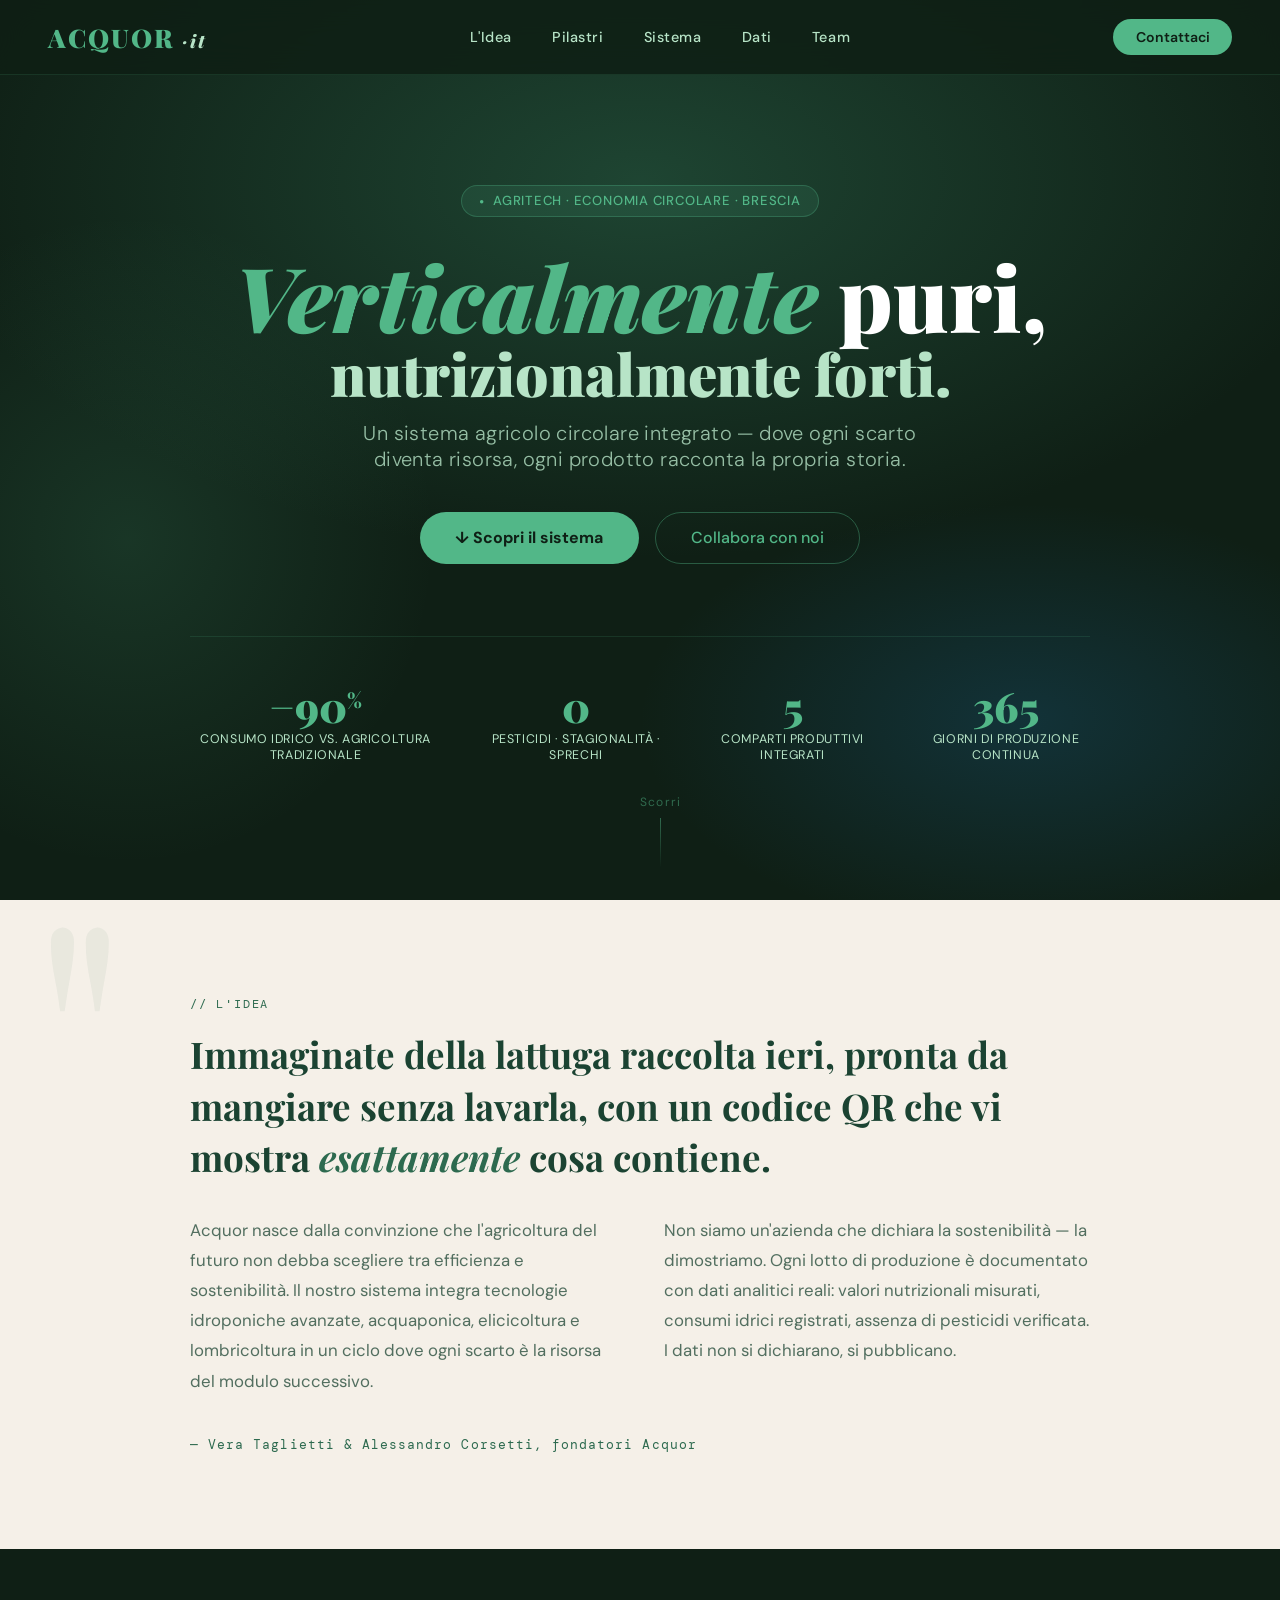
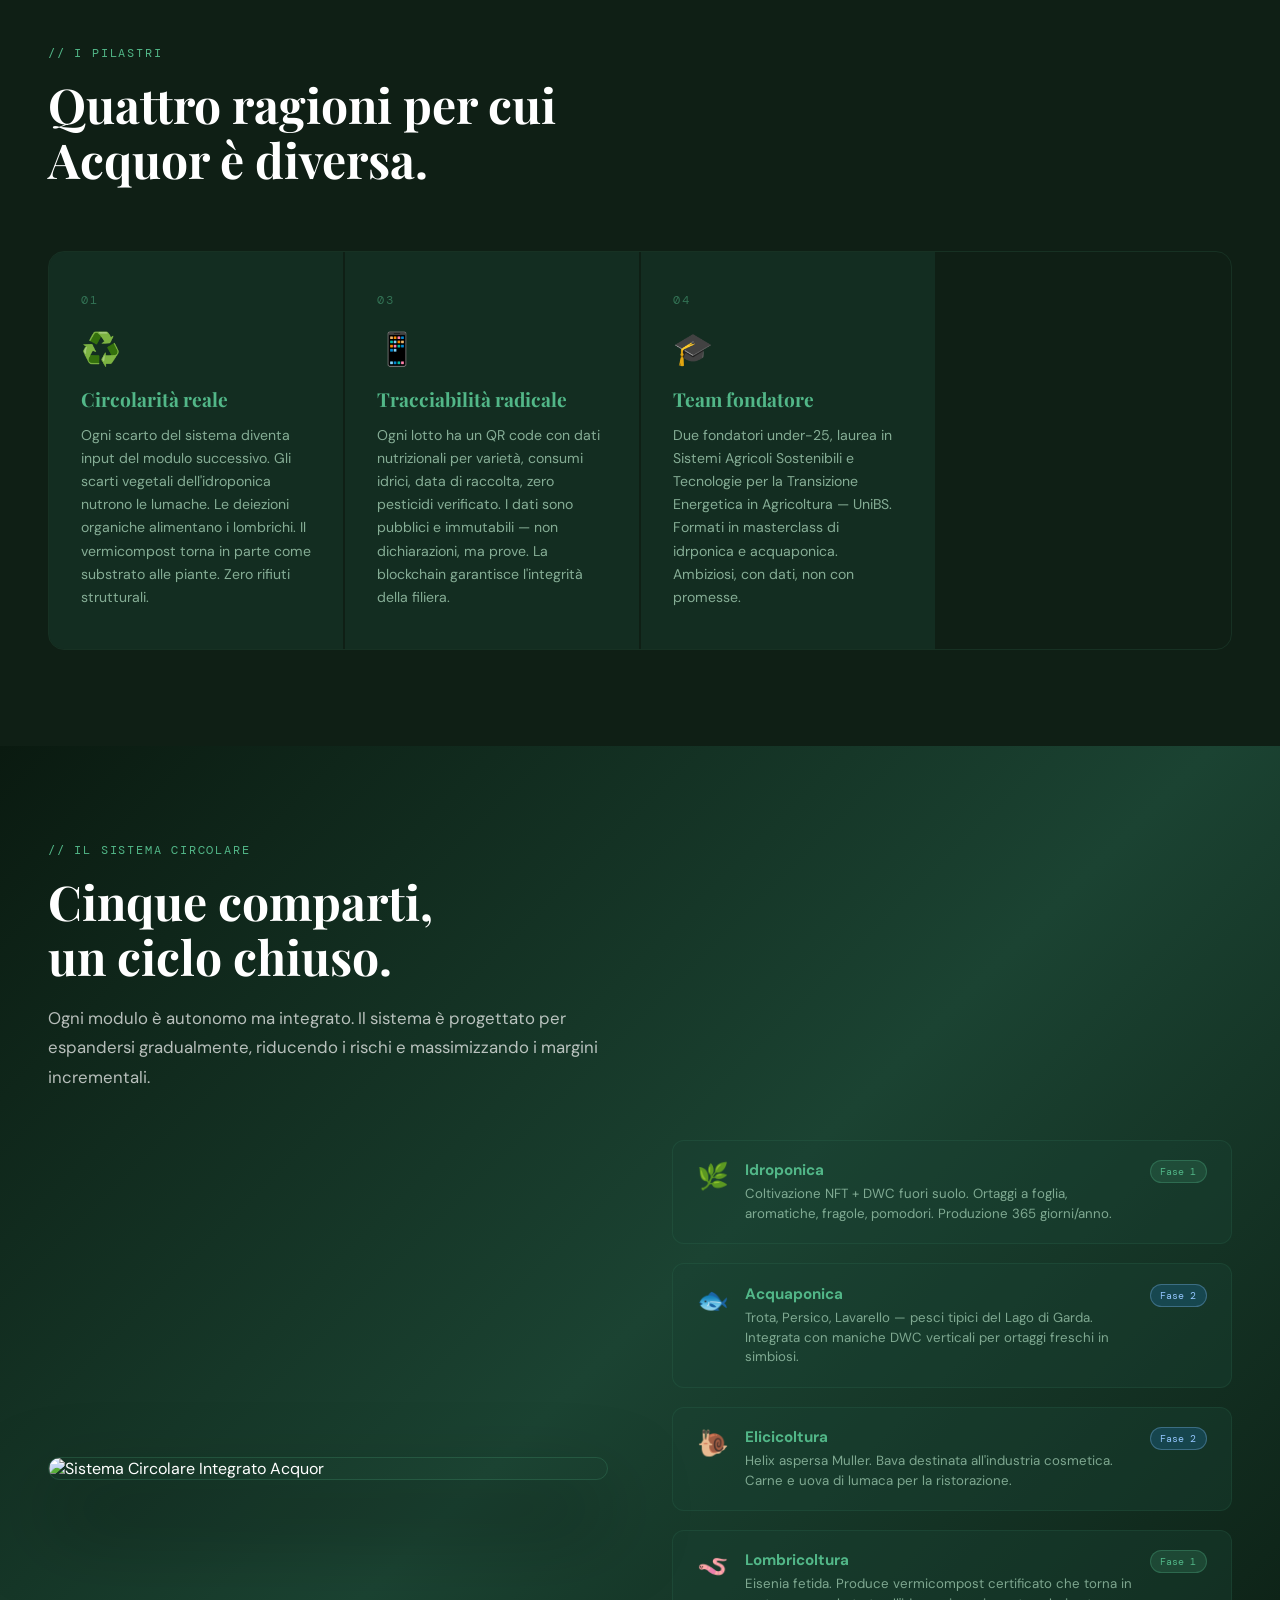
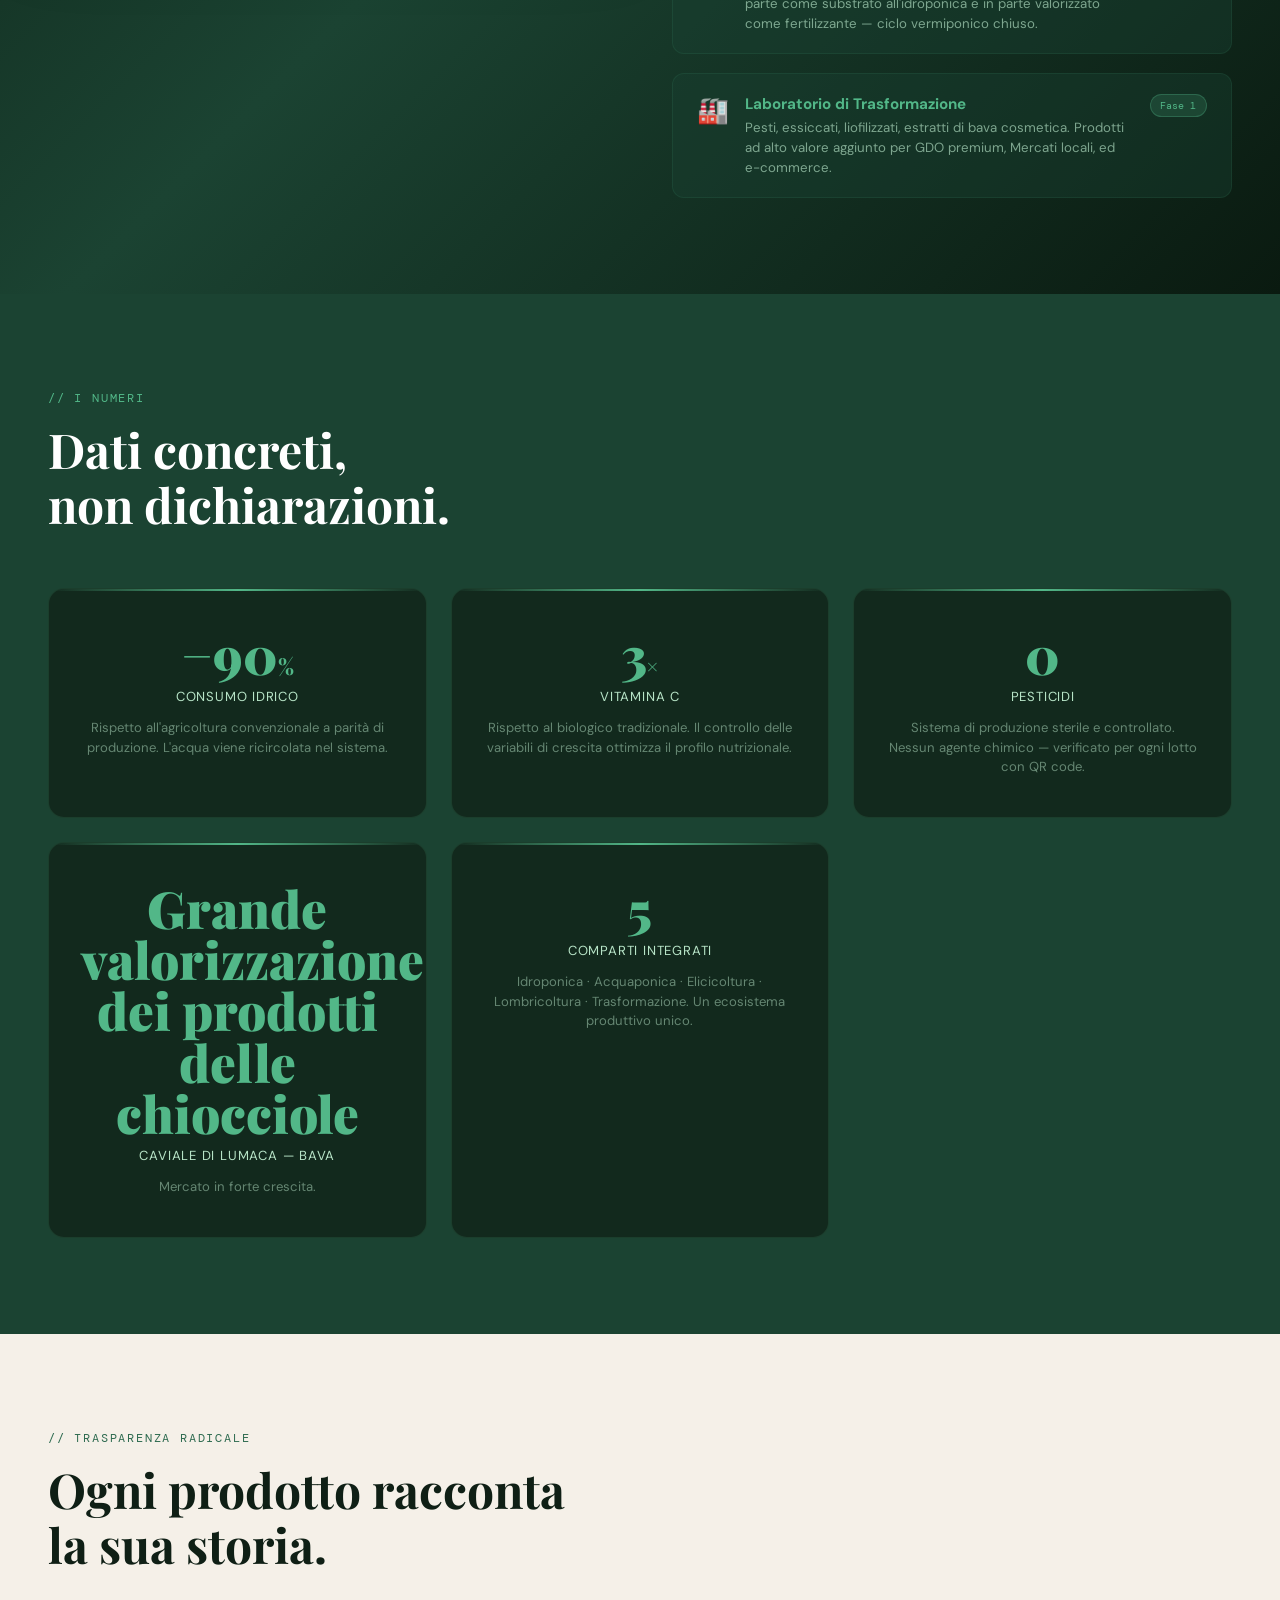
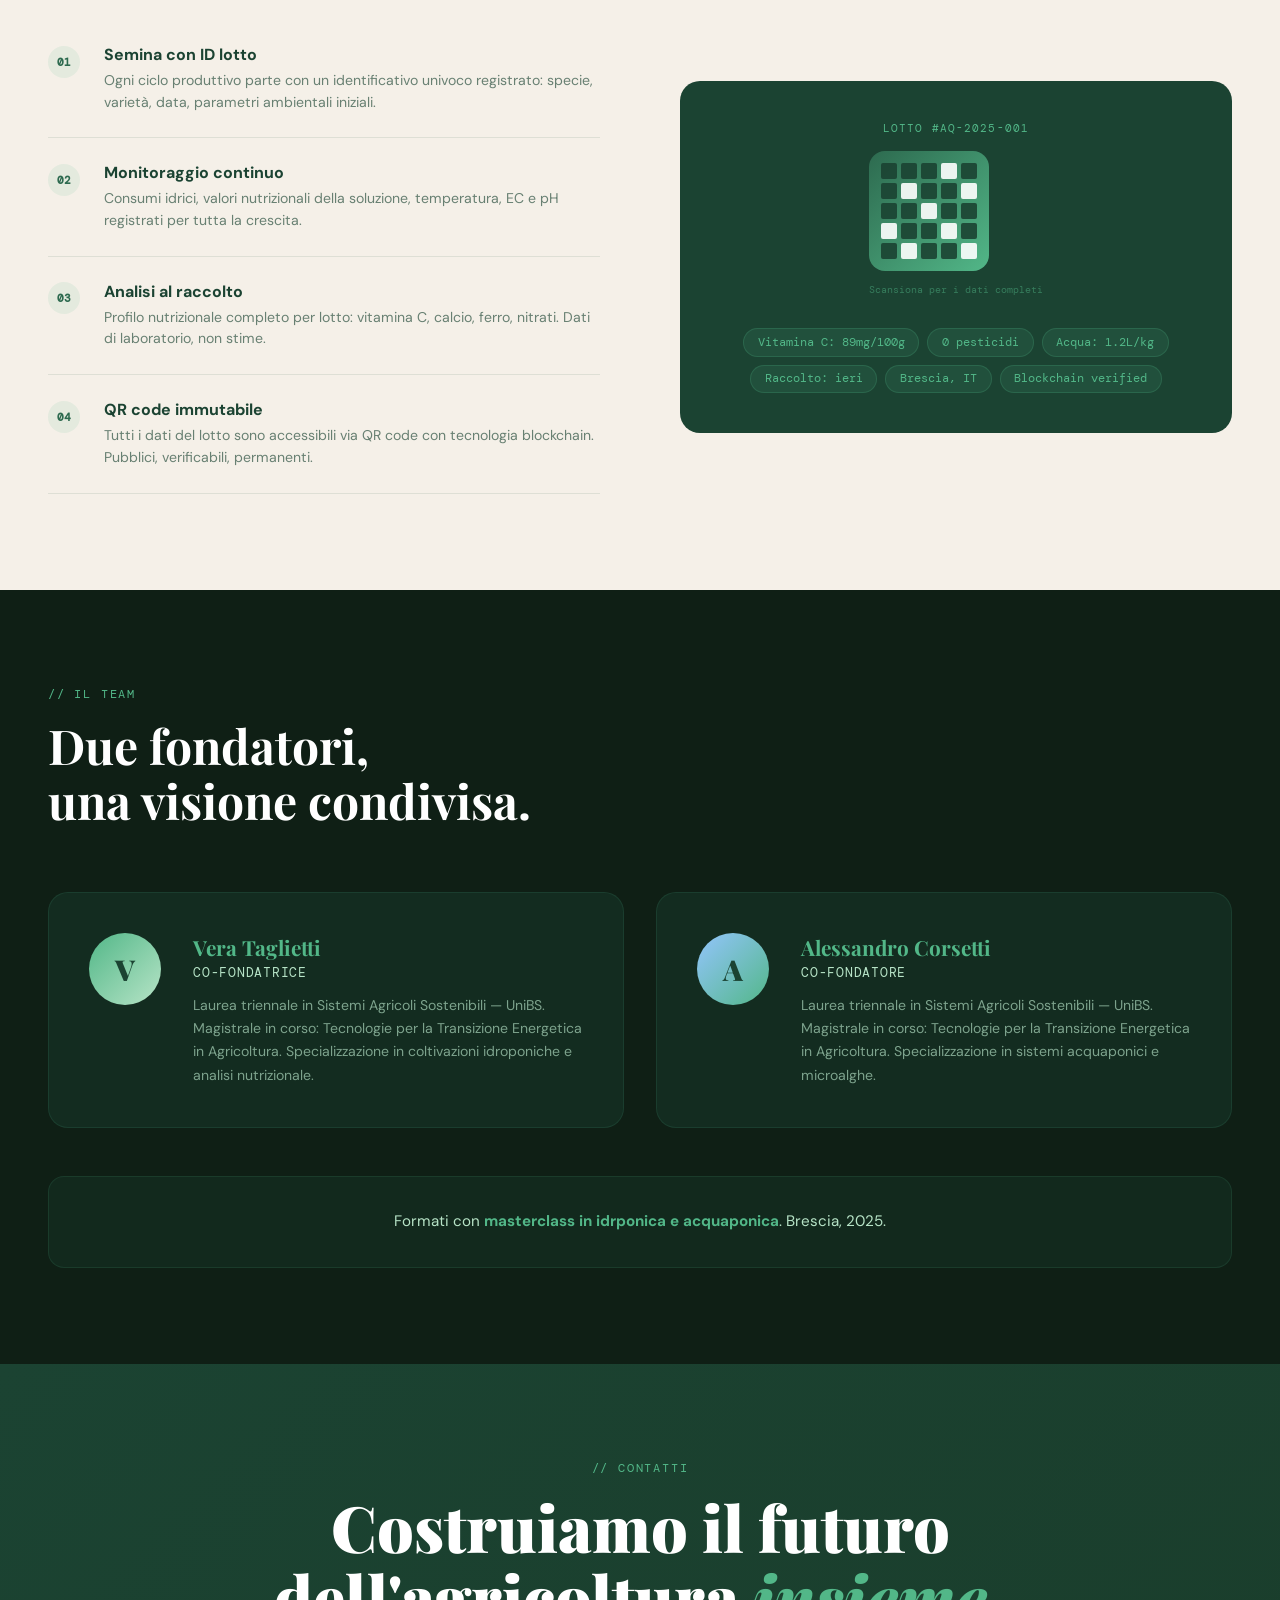
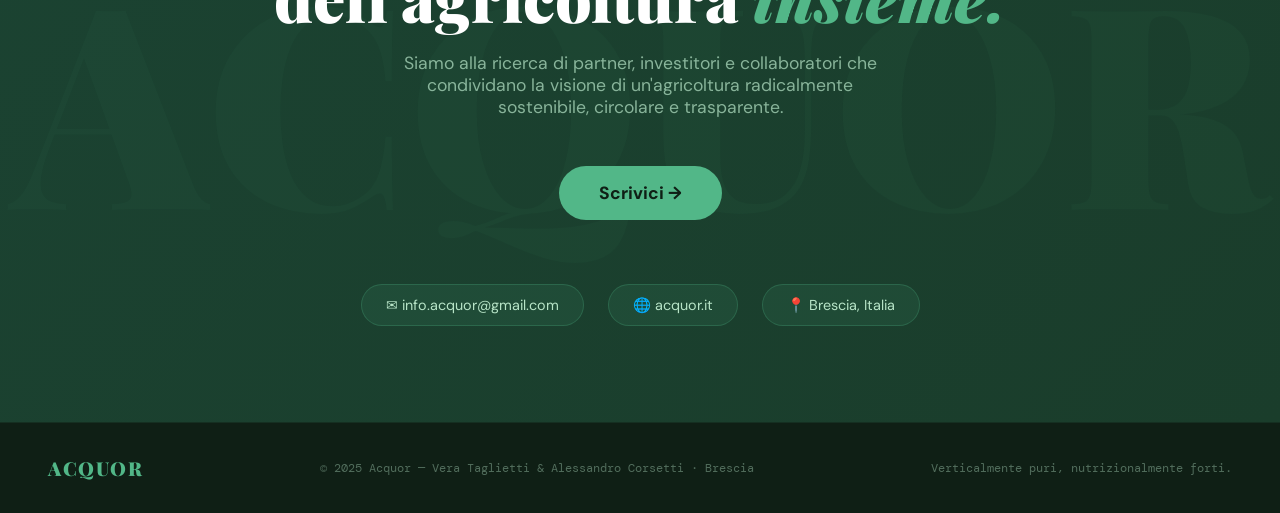
==== commit c7ff2f9c: "Update index.html" ====
--- a/index.html
+++ b/index.html
@@ -651,7 +651,7 @@
     </h1>
 
     <p class="hero-tagline">
-      Il primo sistema agricolo circolare integrato in Italia — 
+      Un sistema agricolo circolare integrato — 
       dove ogni scarto diventa risorsa, ogni prodotto racconta la propria storia.
     </p>
 
@@ -713,25 +713,20 @@
         <div class="pillar-num">01</div>
         <span class="pillar-icon">♻️</span>
         <div class="pillar-title">Circolarità reale</div>
-        <p class="pillar-body">Ogni scarto del sistema diventa input del modulo successivo. Gli scarti vegetali dell'idroponica nutrono le lumache. Le deiezioni organiche alimentano i lombrichi. Il vermicompost torna come substrato alle piante. Zero rifiuti strutturali.</p>
-      </div>
-      <div class="pillar">
-        <div class="pillar-num">02</div>
-        <span class="pillar-icon">🔬</span>
-        <div class="pillar-title">Ricerca applicata</div>
-        <p class="pillar-body">Stiamo avviando un dottorato industriale per ottimizzare il profilo nutrizionale con variabili controllate — luce, temperatura, nutrienti, timing. I dati che generiamo diventano IP proprietario, non solo marketing.</p>
-      </div>
+        <p class="pillar-body">Ogni scarto del sistema diventa input del modulo successivo. Gli scarti vegetali dell'idroponica nutrono le lumache. Le deiezioni organiche alimentano i lombrichi. Il vermicompost torna in parte come substrato alle piante. Zero rifiuti strutturali.</p>
+      </div>
+  
       <div class="pillar">
         <div class="pillar-num">03</div>
         <span class="pillar-icon">📱</span>
         <div class="pillar-title">Tracciabilità radicale</div>
-        <p class="pillar-body">Ogni lotto ha un QR code con dati nutrizionali per varietà, consumi idrici, data di raccolta, zero pesticidi verificato. I dati sono pubblici e immutabili — non dichiarazioni, prove. La blockchain garantisce l'integrità della filiera.</p>
+        <p class="pillar-body">Ogni lotto ha un QR code con dati nutrizionali per varietà, consumi idrici, data di raccolta, zero pesticidi verificato. I dati sono pubblici e immutabili — non dichiarazioni, ma prove. La blockchain garantisce l'integrità della filiera.</p>
       </div>
       <div class="pillar">
         <div class="pillar-num">04</div>
         <span class="pillar-icon">🎓</span>
         <div class="pillar-title">Team fondatore</div>
-        <p class="pillar-body">Due fondatori under-25, laurea in Sistemi Agricoli Sostenibili e Tecnologie per la Transizione Energetica in Agricoltura — UniBS. Formati in masterclass di idrponica e microalghe. Ambiziosi, con dati, non con promesse.</p>
+        <p class="pillar-body">Due fondatori under-25, laurea in Sistemi Agricoli Sostenibili e Tecnologie per la Transizione Energetica in Agricoltura — UniBS. Formati in masterclass di idrponica e acquaponica. Ambiziosi, con dati, non con promesse.</p>
       </div>
     </div>
   </div>
@@ -742,7 +737,7 @@
   <div class="container">
     <span class="section-label">// Il sistema circolare</span>
     <h2 class="section-title">Cinque comparti,<br>un ciclo chiuso.</h2>
-    <p class="section-body">Ogni modulo è autonomo ma integrato. Il sistema è progettato per espandersi per fasi, riducendo i rischi e massimizzando i margini incrementali.</p>
+    <p class="section-body">Ogni modulo è autonomo ma integrato. Il sistema è progettato per espandersi gradualmente, riducendo i rischi e massimizzando i margini incrementali.</p>
 
     <div class="sistema-grid reveal">
       <div class="sistema-img-wrap">
@@ -754,7 +749,7 @@
           <span class="module-icon">🌿</span>
           <div class="module-info">
             <div class="module-name">Idroponica</div>
-            <div class="module-desc">Coltivazione NFT + DWC fuori suolo. Ortaggi a foglia, aromatiche, fragole, pomodori. Produzione 365 giorni.</div>
+            <div class="module-desc">Coltivazione NFT + DWC fuori suolo. Ortaggi a foglia, aromatiche, fragole, pomodori. Produzione 365 giorni/anno.</div>
           </div>
           <span class="module-badge badge-f1">Fase 1</span>
         </div>
@@ -770,7 +765,7 @@
           <span class="module-icon">🐌</span>
           <div class="module-info">
             <div class="module-name">Elicicoltura</div>
-            <div class="module-desc">Helix aspersa Muller. Bava cosmetica €200–600/kg per industria cosmetica premium. Carne di lumaca per ristorazione.</div>
+            <div class="module-desc">Helix aspersa Muller. Bava destinata all'industria cosmetica. Carne e uova di lumaca per la ristorazione.</div>
           </div>
           <span class="module-badge badge-f2">Fase 2</span>
         </div>
@@ -778,7 +773,7 @@
           <span class="module-icon">🪱</span>
           <div class="module-info">
             <div class="module-name">Lombricoltura</div>
-            <div class="module-desc">Eisenia fetida. Produce vermicompost certificato che torna come substrato all'idroponica — ciclo vermiponico chiuso.</div>
+            <div class="module-desc">Eisenia fetida. Produce vermicompost certificato che torna in parte come substrato all'idroponica e in parte valorizzato come fertilizzante — ciclo vermiponico chiuso.</div>
           </div>
           <span class="module-badge badge-f1">Fase 1</span>
         </div>
@@ -786,7 +781,7 @@
           <span class="module-icon">🏭</span>
           <div class="module-info">
             <div class="module-name">Laboratorio di Trasformazione</div>
-            <div class="module-desc">Pesti, essiccati, liofilizzati, estratti di bava cosmetica. Prodotti ad alto valore aggiunto per GDO premium e e-commerce.</div>
+            <div class="module-desc">Pesti, essiccati, liofilizzati, estratti di bava cosmetica. Prodotti ad alto valore aggiunto per GDO premium, Mercati locali, ed e-commerce.</div>
           </div>
           <span class="module-badge badge-f1">Fase 1</span>
         </div>
@@ -818,15 +813,11 @@
         <div class="dato-desc">Sistema di produzione sterile e controllato. Nessun agente chimico — verificato per ogni lotto con QR code.</div>
       </div>
       <div class="dato-card">
-        <div class="dato-num">€600</div>
-        <div class="dato-label">Per kg — Bava cosmetica</div>
-        <div class="dato-desc">Valore massimo della bava di Helix aspersa Muller per l'industria cosmetica premium. Mercato in forte crescita.</div>
-      </div>
-      <div class="dato-card">
-        <div class="dato-num">42<span class="dato-unit">%</span></div>
-        <div class="dato-label">EBITDA margin — Anno 1</div>
-        <div class="dato-desc">Margine operativo già dal primo anno su scenario conservativo. La circolarità abbatte i costi strutturali.</div>
-      </div>
+        <div class="dato-num">Grande valorizzazione dei prodotti delle chiocciole</div>
+        <div class="dato-label">Caviale di lumaca — Bava</div>
+        <div class="dato-desc">Mercato in forte crescita.</div>
+      </div>
+
       <div class="dato-card">
         <div class="dato-num">5</div>
         <div class="dato-label">Comparti integrati</div>
@@ -927,7 +918,7 @@
     </div>
 
     <div class="team-bottom">
-      <p>Formati con <strong>masterclass in idrponica e microalghe</strong>. Piano: <strong>dottorato industriale</strong> post-magistrale con impianto pilota simultaneo. Brescia, 2025.</p>
+      <p>Formati con <strong>masterclass in idrponica e acquaponica</strong>. Brescia, 2025.</p>
     </div>
   </div>
 </section>
@@ -941,7 +932,7 @@
       dell'agricoltura <em>insieme.</em>
     </h2>
     <p class="cta-sub">
-      Siamo alla ricerca di partner, investitori e collaboratori che condividano la visione di un'agricoltura radicalmente sostenibile e trasparente.
+      Siamo alla ricerca di partner, investitori e collaboratori che condividano la visione di un'agricoltura radicalmente sostenibile, circolare e trasparente.
     </p>
 
     <a class="btn-primary" href="mailto:info.acquor@gmail.com" style="font-size:1.1rem;padding:1rem 2.5rem;margin-bottom:2rem;display:inline-flex;">
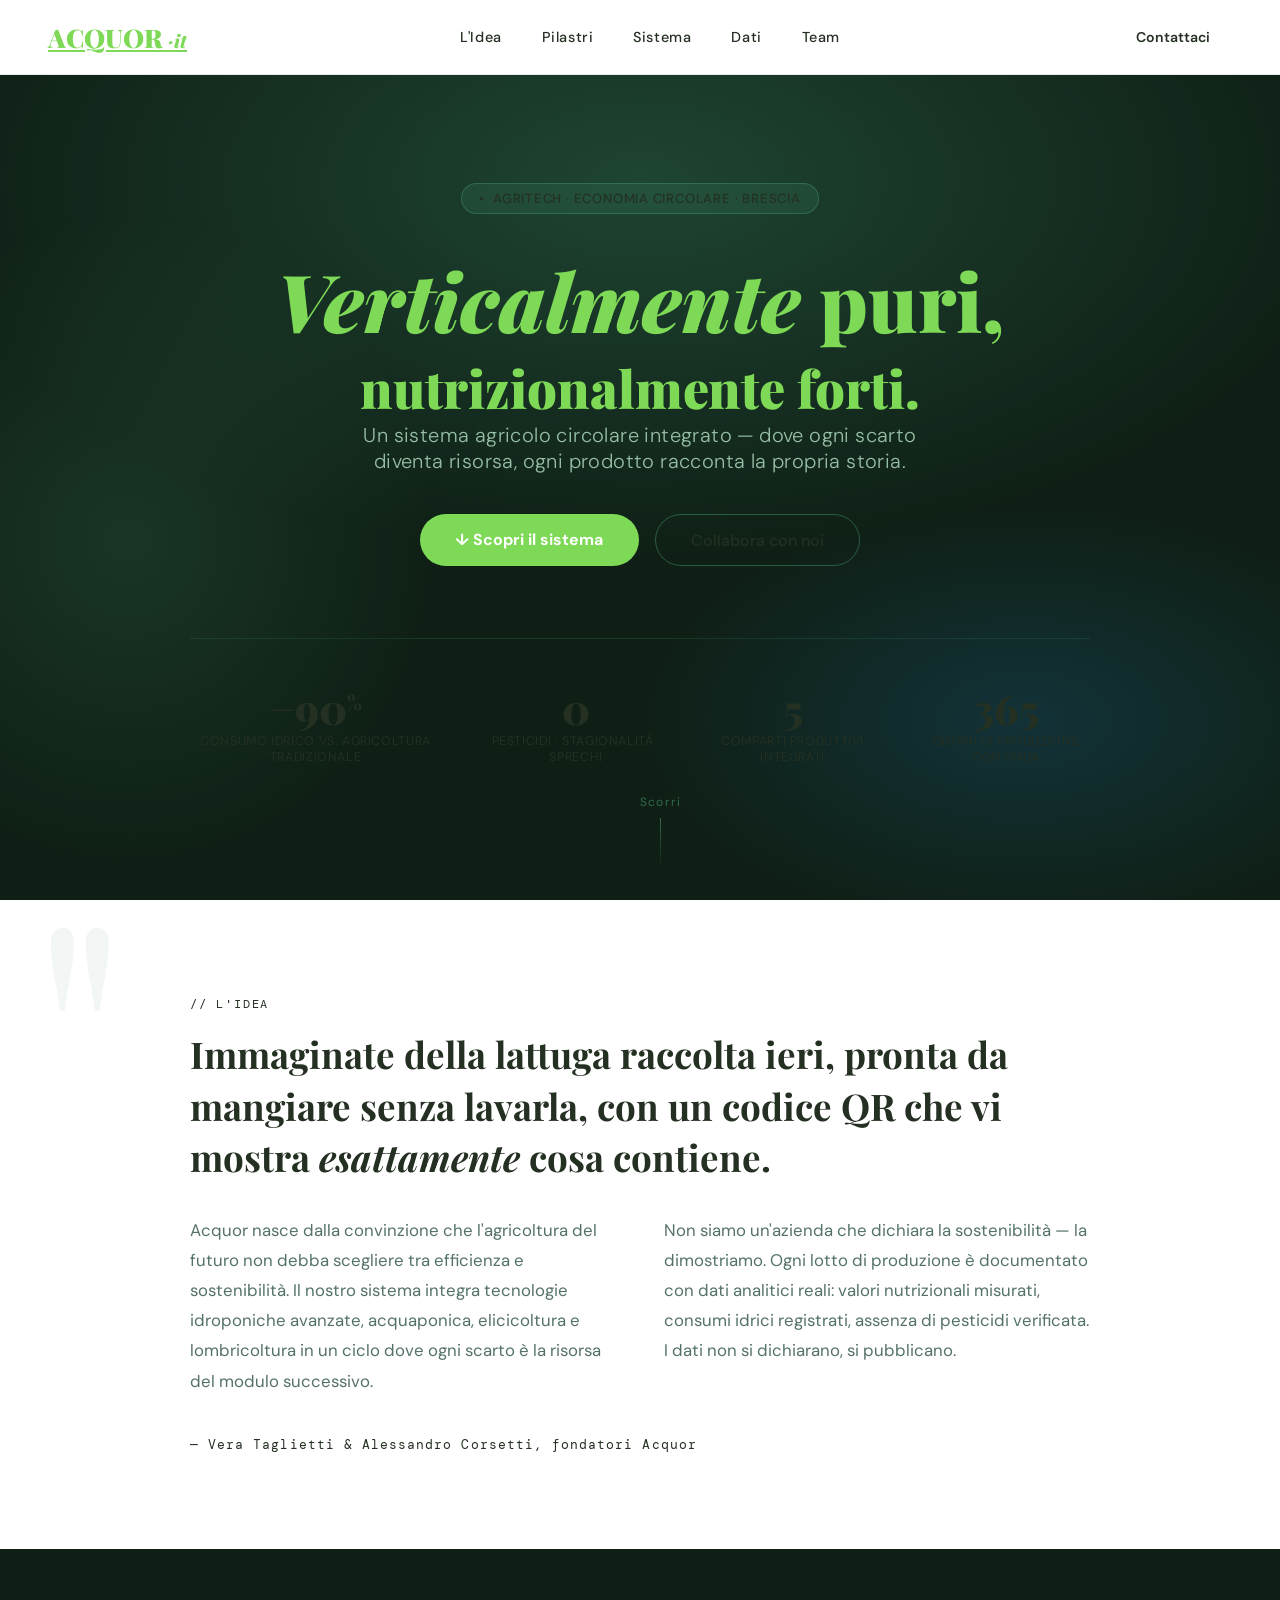
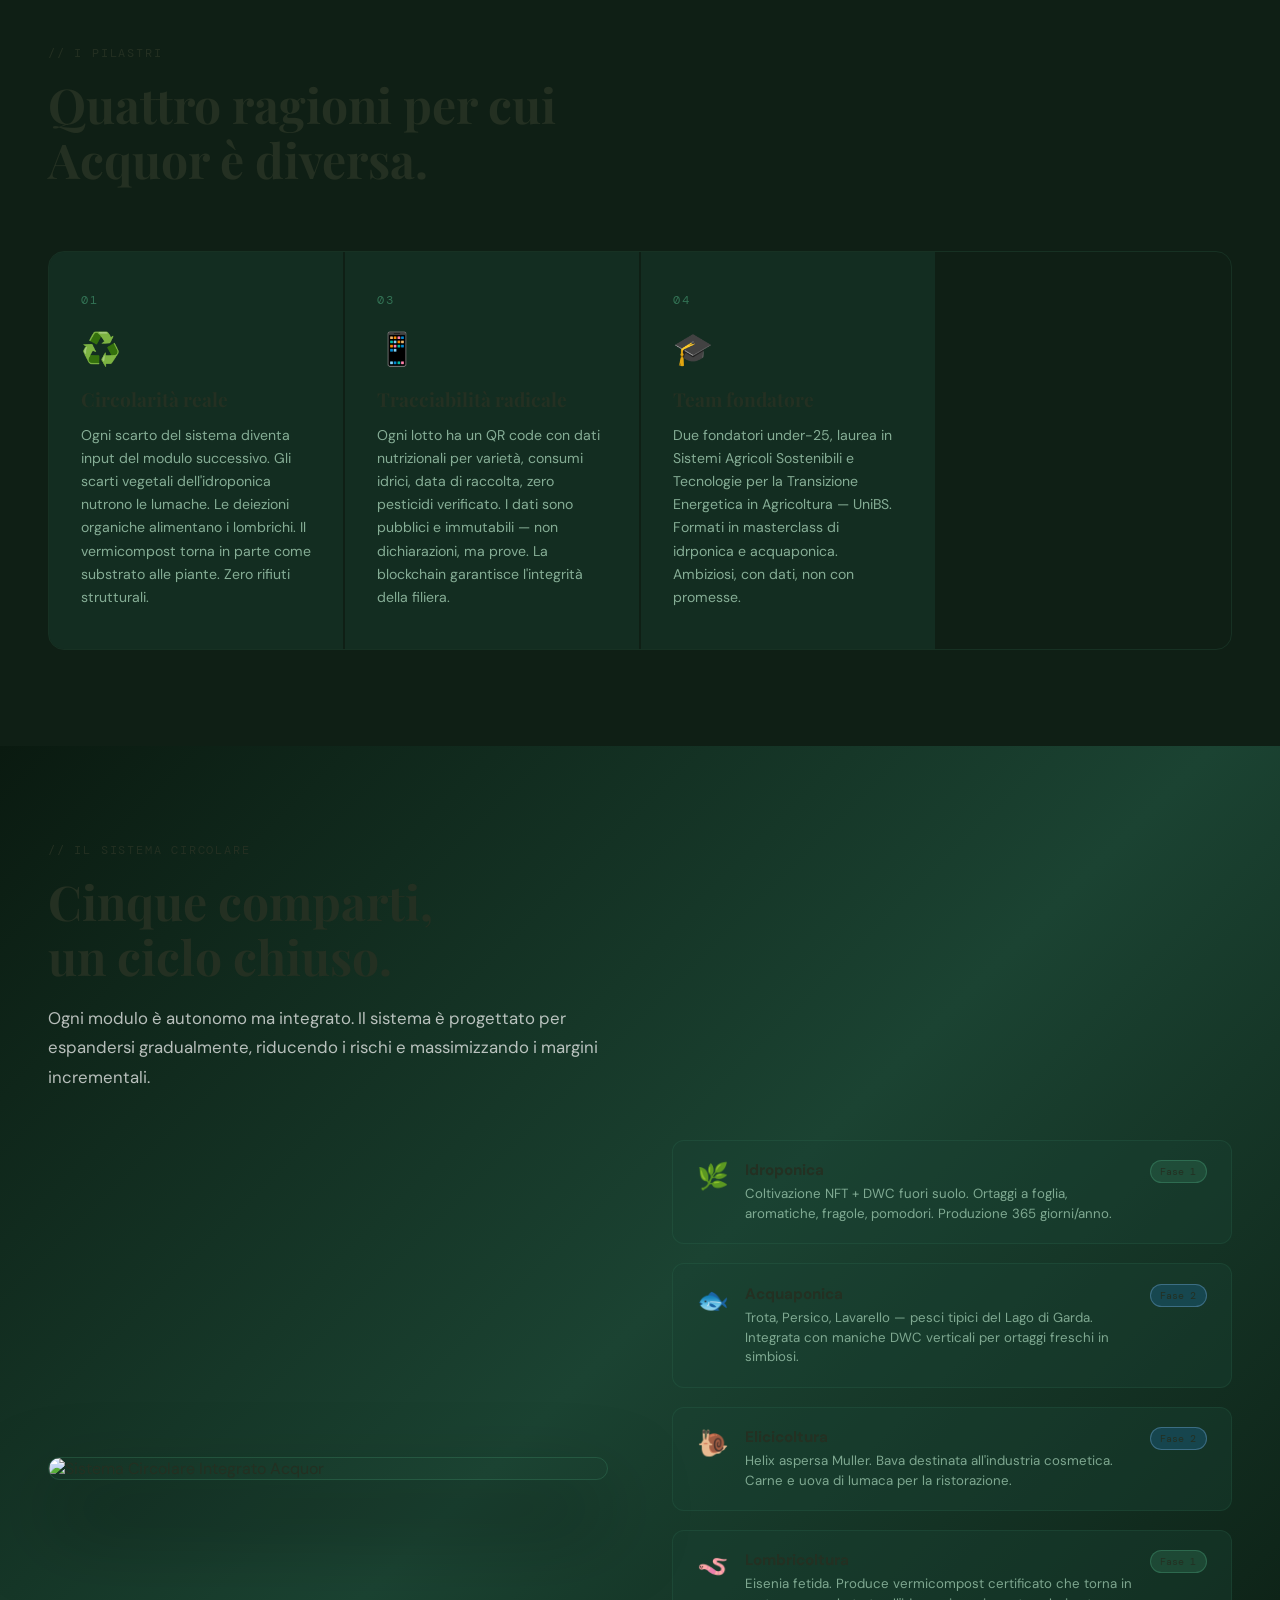
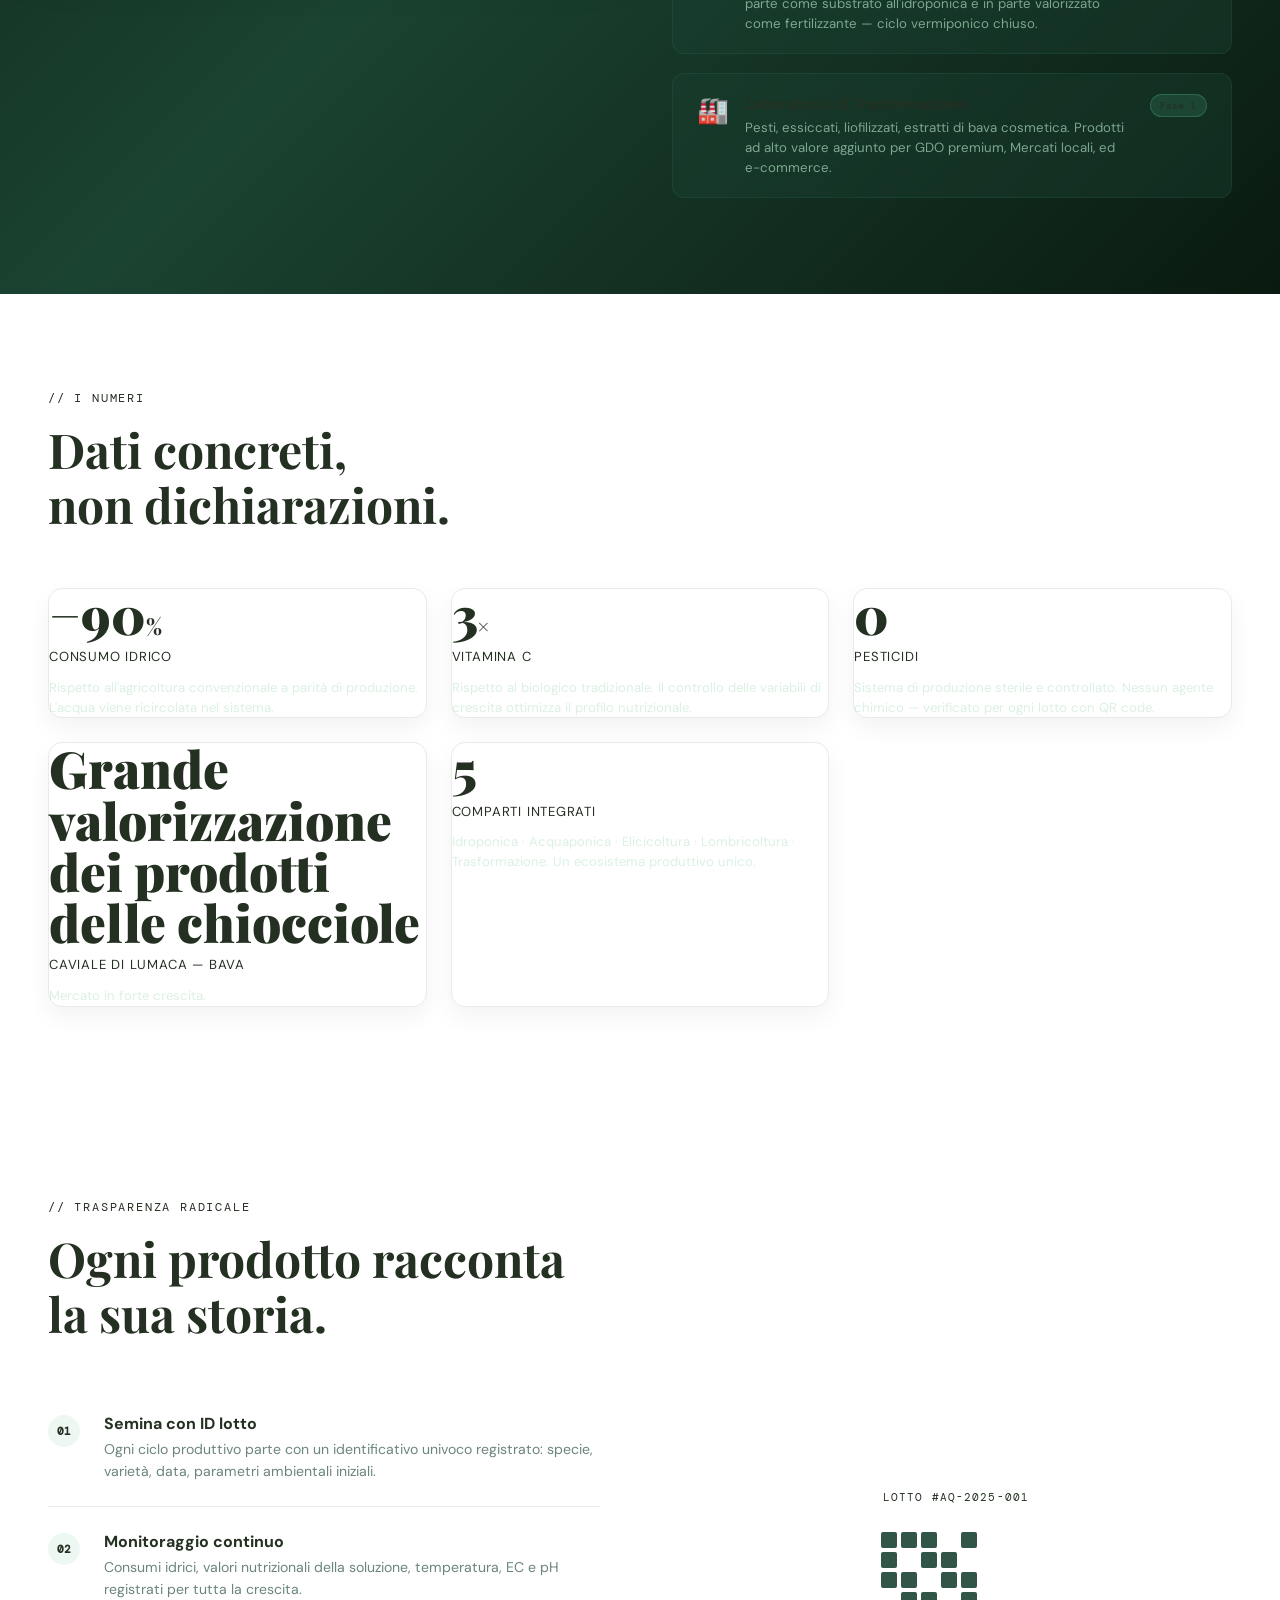
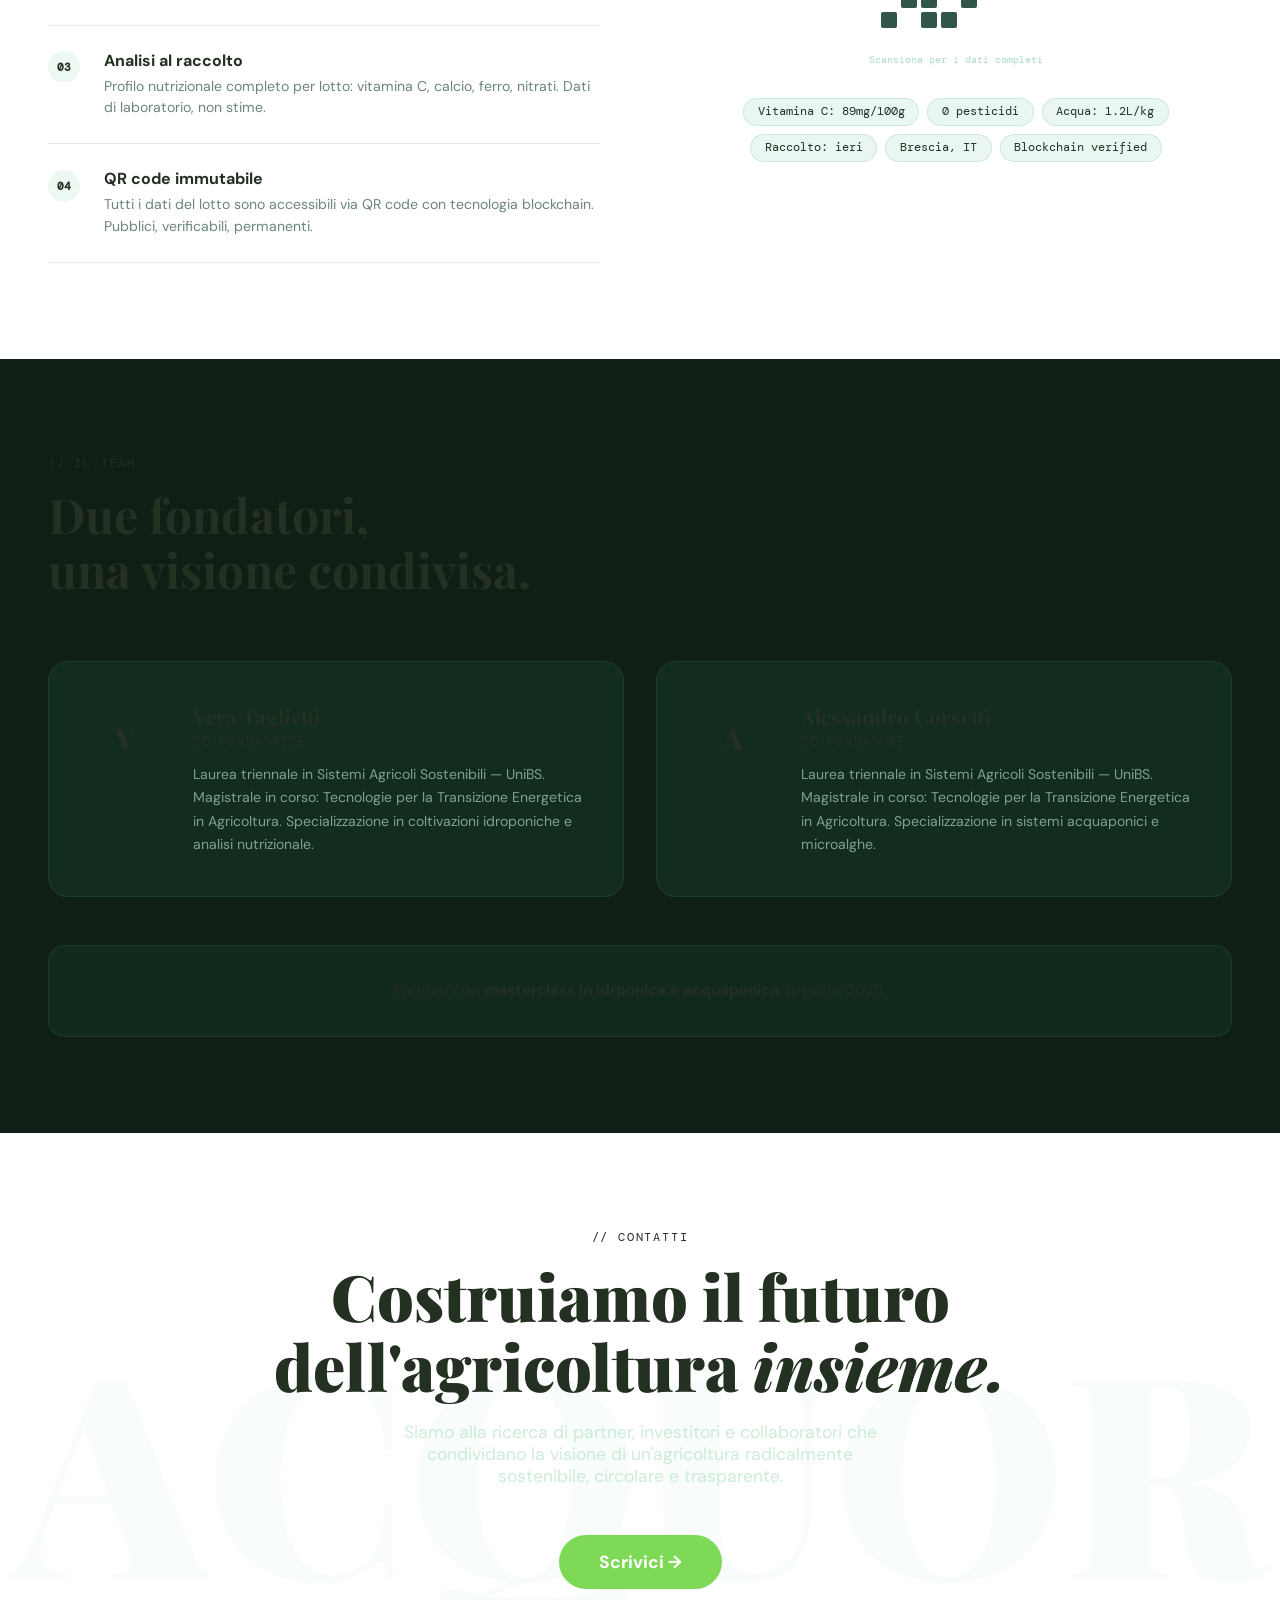
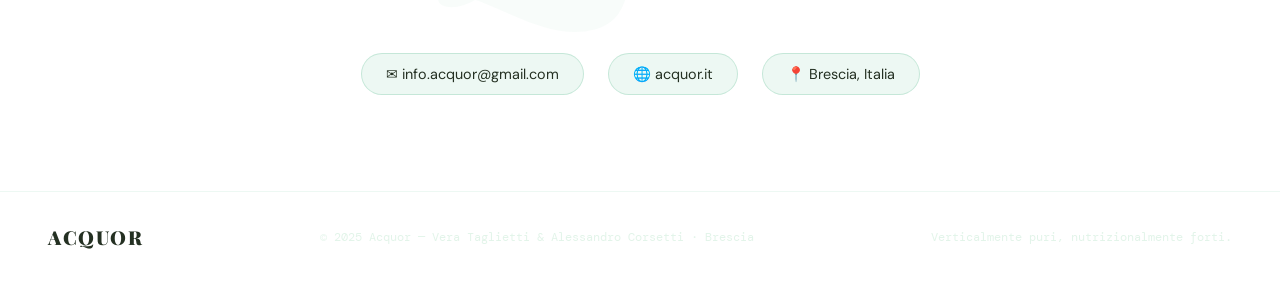
==== commit 367295c2: "Update index.html" ====
--- a/index.html
+++ b/index.html
@@ -12,49 +12,57 @@
 *, *::before, *::after { box-sizing: border-box; margin: 0; padding: 0; }
 
 :root {
-  --dark:    #1B4332;
-  --mid:     #2D6A4F;
-  --bright:  #52B788;
-  --light:   #B7E4C7;
-  --pale:    #D8F3DC;
-  --cream:   #F5F0E8;
-  --ink:     #0F1F15;
-  --white:   #FFFFFF;
-  --blue:    #1A5F8A;
-  --lblue:   #93C5FD;
-  --gold:    #B45309;
-  --lgold:   #FEF3C7;
-  --gray:    #64748B;
-  --r: 1rem;
+
+  /* colori principali */
+  --green-main: #7ED957;      /* verde pisello */
+  --green-dark: #3A7D44;
+  --green-soft: #CFEEC2;
+
+  /* neutri naturali */
+  --beige: #F4EDE4;
+  --beige-soft: #FBF8F3;
+
+  /* testo */
+  --text: #243022;
+  --text-soft: #5B6A59;
+
+  --white: #FFFFFF;
+
+  --radius: 14px;
 }
 
 html { scroll-behavior: smooth; }
 
 body {
   font-family: 'DM Sans', sans-serif;
-  background: var(--ink);
-  color: var(--white);
-  overflow-x: hidden;
-}
-
+  background: var(--white);
+  color: var(--text);
+}
+  
 /* ── NAV ───────────────────────────────────────────────────────────────────── */
-nav {
-  position: fixed; top: 0; left: 0; right: 0;
-  z-index: 100;
-  display: flex; align-items: center; justify-content: space-between;
-  padding: 1.2rem 3rem;
-  background: rgba(15,31,21,0.85);
-  backdrop-filter: blur(16px);
-  border-bottom: 1px solid rgba(82,183,136,0.15);
-}
-
-.nav-logo {
-  font-family: 'Playfair Display', serif;
-  font-size: 1.6rem;
-  font-weight: 900;
-  color: var(--bright);
-  letter-spacing: 0.08em;
-  text-decoration: none;
+nav{
+  position: fixed;
+  top:0;
+  left:0;
+  right:0;
+
+  display:flex;
+  justify-content:space-between;
+  align-items:center;
+
+  padding:1.2rem 3rem;
+
+  background:white;
+  border-bottom:1px solid #e8e8e8;
+
+  z-index:100;
+}
+
+.nav-logo{
+  font-family:'Playfair Display',serif;
+  font-weight:900;
+  font-size:1.6rem;
+  color:var(--green-main);
 }
 
 .nav-logo span { color: var(--light); font-style: italic; font-size: 0.7em; }
@@ -125,14 +133,11 @@
 .hero-badge::before { content: "●"; font-size: 0.5rem; animation: pulse 2s infinite; }
 @keyframes pulse { 0%, 100% { opacity: 1; } 50% { opacity: 0.3; } }
 
-.hero-title {
-  font-family: 'Playfair Display', serif;
-  font-size: clamp(3rem, 7vw, 6rem);
-  font-weight: 900;
-  line-height: 1.05;
-  color: var(--white);
-  margin-bottom: 1rem;
-  animation: fadeUp 0.8s 0.35s both;
+.hero-title{
+  font-family:'Playfair Display',serif;
+  font-size:clamp(3rem,7vw,5rem);
+  font-weight:900;
+  color:var(--green-main);
 }
 
 .hero-title .accent { color: var(--bright); font-style: italic; }
@@ -153,13 +158,18 @@
   animation: fadeUp 0.8s 0.65s both;
 }
 
-.btn-primary {
-  background: var(--bright); color: var(--ink);
-  padding: 0.9rem 2.2rem; border-radius: 50px;
-  font-weight: 700; font-size: 1rem; text-decoration: none;
-  transition: all 0.25s; display: inline-flex; align-items: center; gap: 0.5rem;
-}
-.btn-primary:hover { background: var(--light); transform: translateY(-2px); box-shadow: 0 8px 30px rgba(82,183,136,0.35); }
+.btn-primary{
+  background:var(--green-main);
+  color:white;
+  padding:0.9rem 2.2rem;
+  border-radius:50px;
+  font-weight:700;
+  text-decoration:none;
+}
+
+.btn-primary:hover{
+  background: var(--beige-soft);
+}
 
 .btn-ghost {
   border: 1.5px solid rgba(82,183,136,0.4); color: var(--bright);
@@ -392,13 +402,11 @@
   gap: 1.5rem; margin-top: 3.5rem;
 }
 
-.dato-card {
-  padding: 2.5rem 2rem;
-  background: rgba(15,31,21,0.7);
-  border: 1px solid rgba(82,183,136,0.15);
-  border-radius: 16px; text-align: center;
-  position: relative; overflow: hidden;
-  transition: transform 0.3s, border-color 0.3s;
+.dato-card{
+  background:white;
+  border:1px solid #eaeaea;
+  border-radius:var(--radius);
+  box-shadow:0 10px 25px rgba(0,0,0,0.05);
 }
 .dato-card:hover { transform: translateY(-4px); border-color: rgba(82,183,136,0.4); }
 
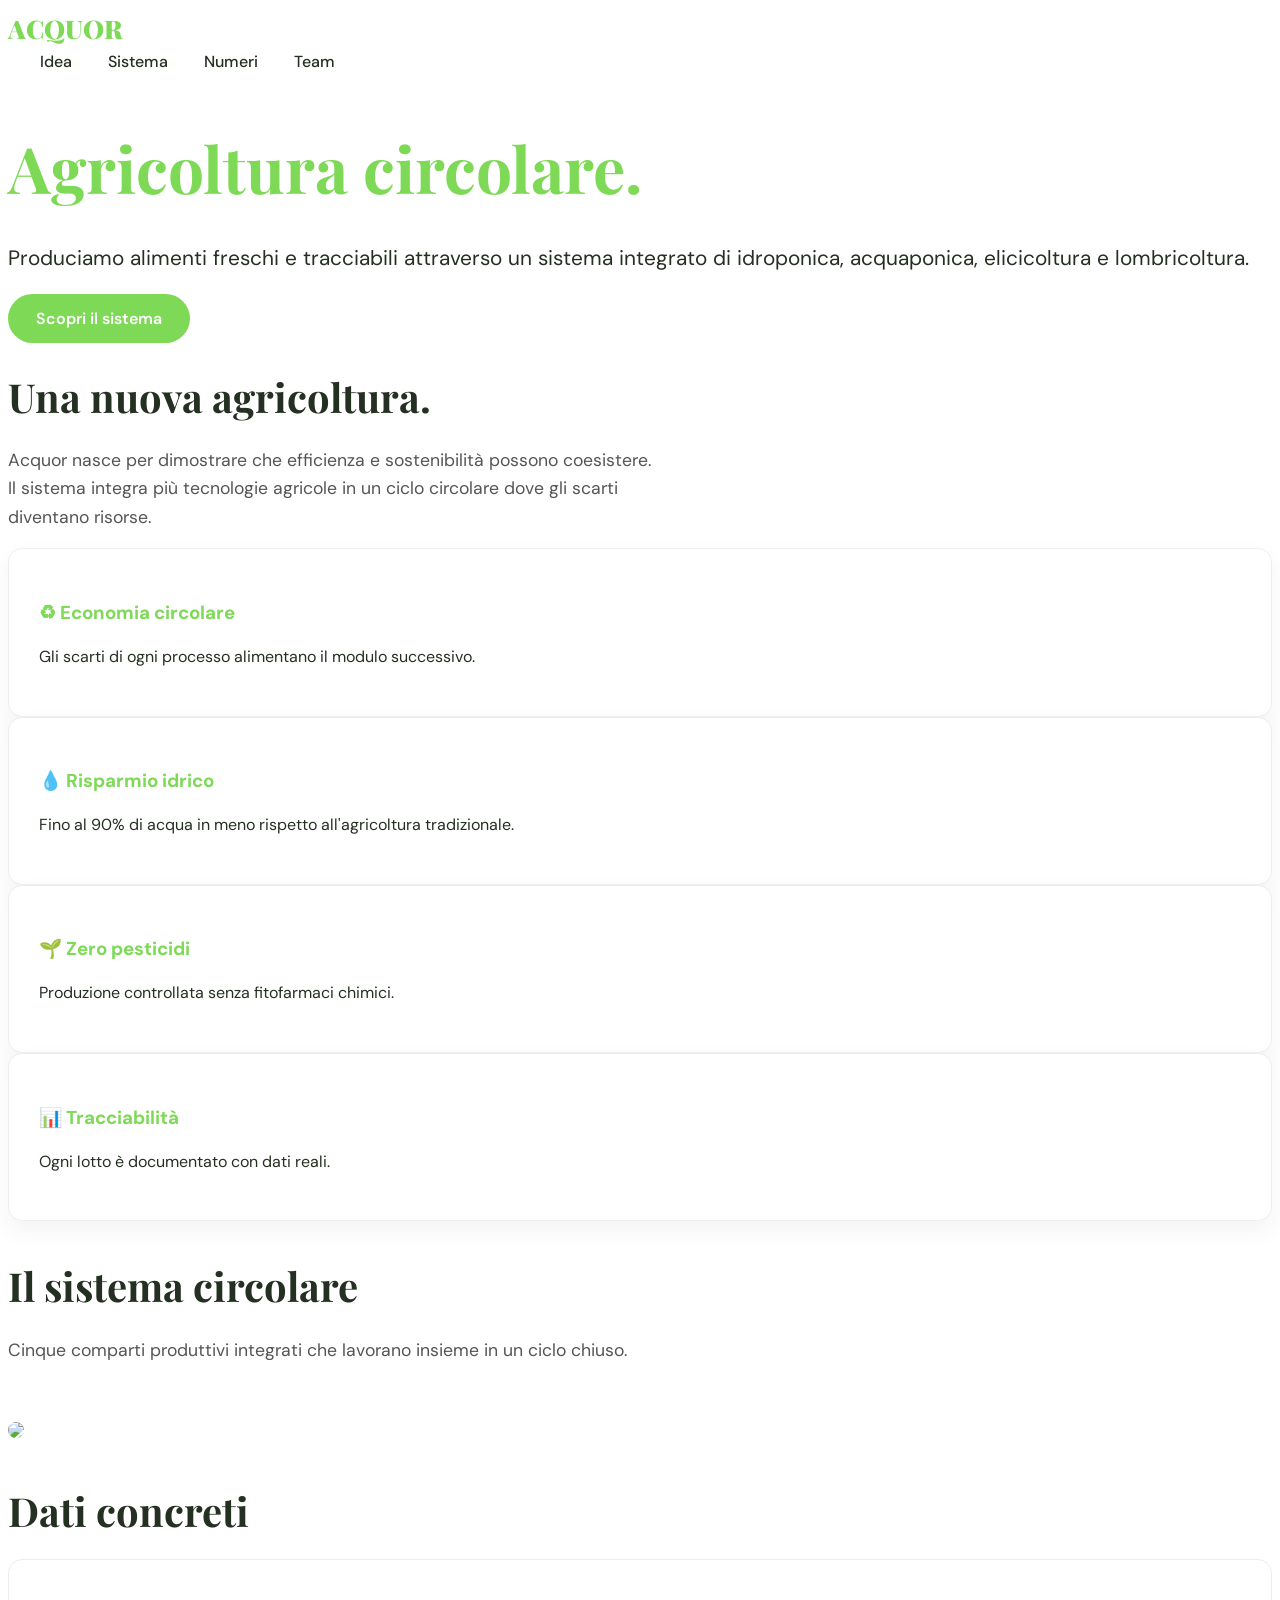
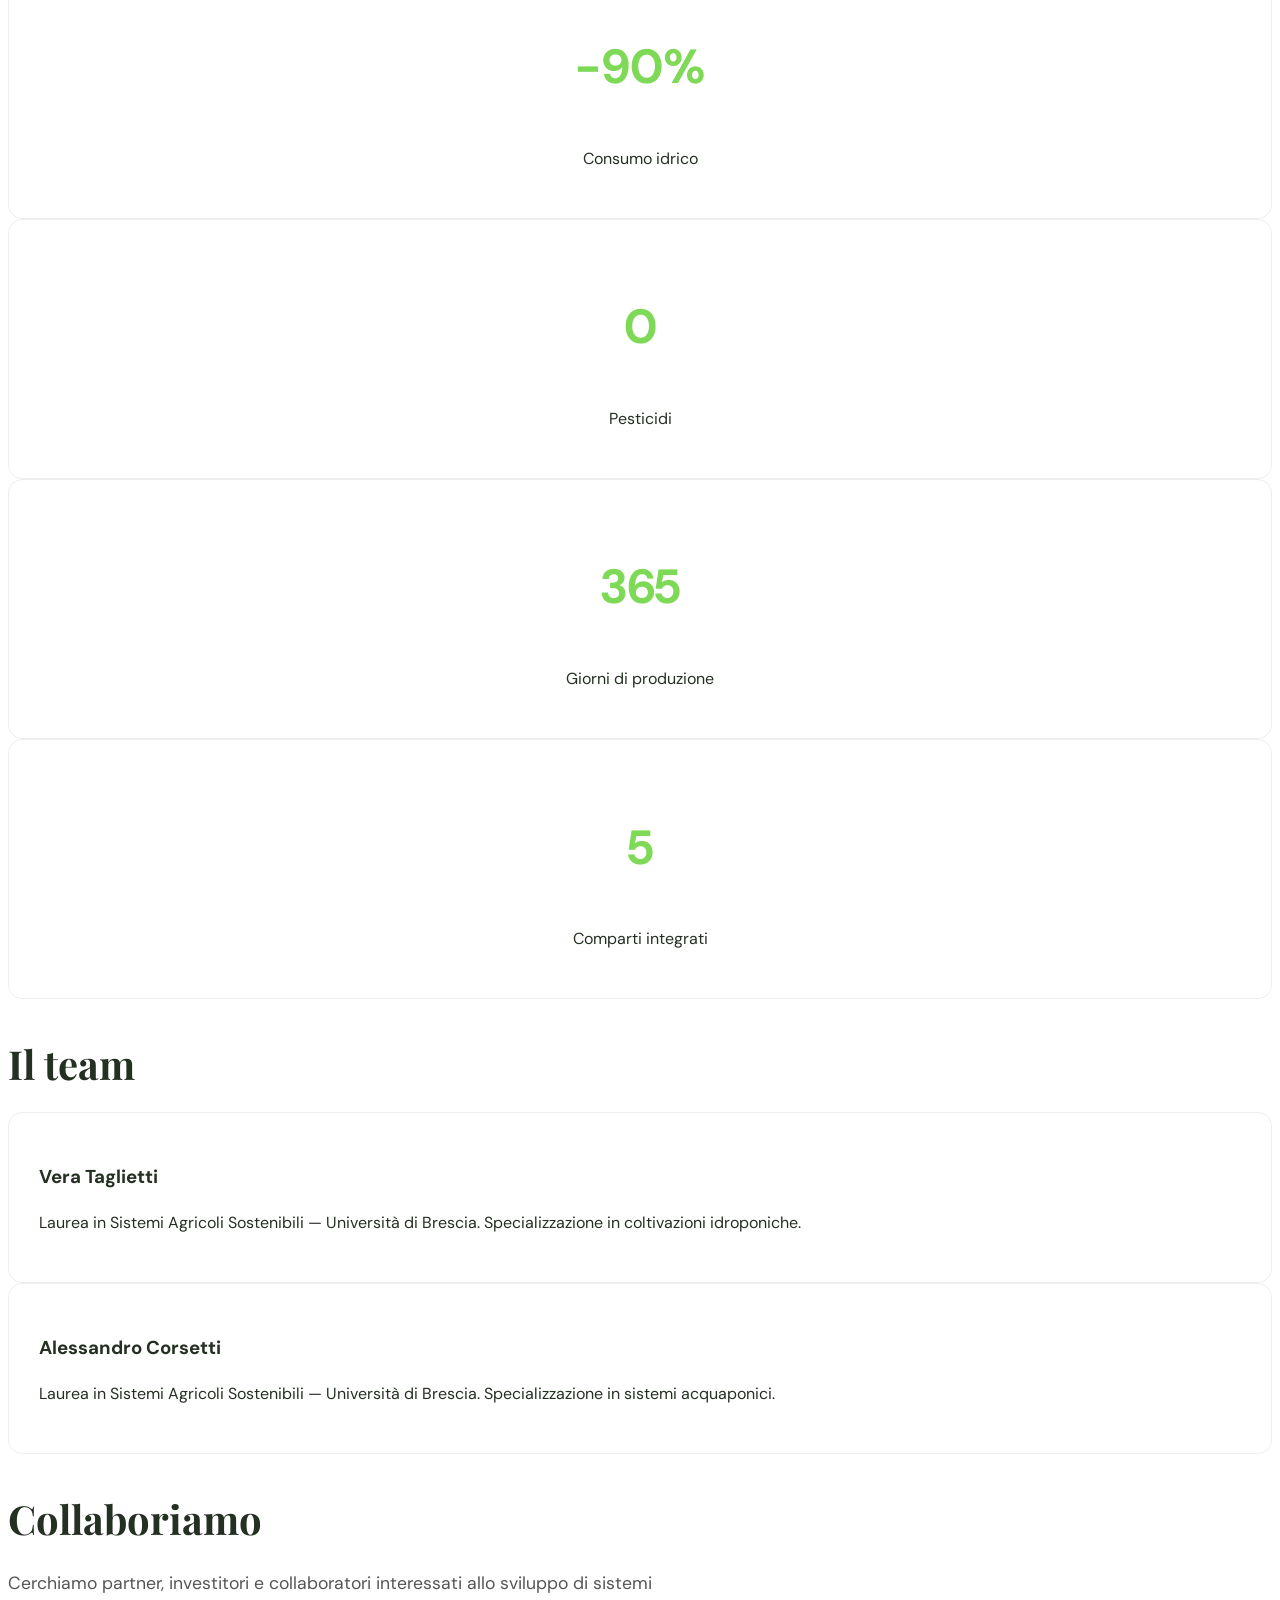
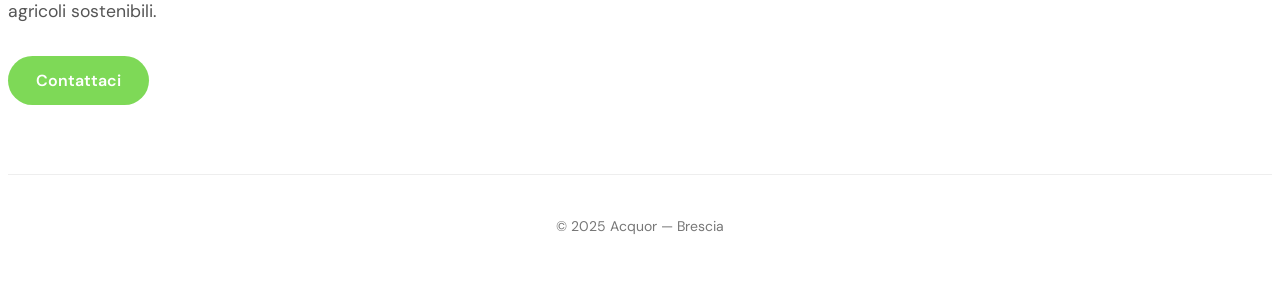
==== commit 62390b24: "Update index.html" ====
--- a/index.html
+++ b/index.html
@@ -1,992 +1,478 @@
 <!DOCTYPE html>
 <html lang="it">
 <head>
+
 <meta charset="UTF-8">
 <meta name="viewport" content="width=device-width, initial-scale=1.0">
-<title>Acquor — Verticalmente Puri, Nutrizionalmente Forti</title>
-<meta name="description" content="Acquor è una startup agritech bresciana che produce alimenti freschi tracciabili attraverso un sistema agricolo circolare integrato: idroponica, acquaponica, elicicoltura e lombricoltura.">
-<link rel="preconnect" href="https://fonts.googleapis.com">
-<link href="https://fonts.googleapis.com/css2?family=Playfair+Display:ital,wght@0,700;0,900;1,700&family=DM+Sans:wght@300;400;500;600&family=DM+Mono:wght@400;500&display=swap" rel="stylesheet">
+
+<title>Acquor | Agricoltura Circolare</title>
+
+<link href="https://fonts.googleapis.com/css2?family=Playfair+Display:wght@700;900&family=DM+Sans:wght@300;400;600&display=swap" rel="stylesheet">
+
 <style>
-/* ── Reset & Variables ─────────────────────────────────────────────────────── */
-*, *::before, *::after { box-sizing: border-box; margin: 0; padding: 0; }
-
-:root {
-
-  /* colori principali */
-  --green-main: #7ED957;      /* verde pisello */
-  --green-dark: #3A7D44;
-  --green-soft: #CFEEC2;
-
-  /* neutri naturali */
-  --beige: #F4EDE4;
-  --beige-soft: #FBF8F3;
-
-  /* testo */
-  --text: #243022;
-  --text-soft: #5B6A59;
-
-  --white: #FFFFFF;
-
-  --radius: 14px;
-}
-
-html { scroll-behavior: smooth; }
-
-body {
-  font-family: 'DM Sans', sans-serif;
-  background: var(--white);
-  color: var(--text);
-}
-  
-/* ── NAV ───────────────────────────────────────────────────────────────────── */
+
+/* -------------------- BASE -------------------- */
+
+{
+box-sizing:border-box;
+margin:0;
+padding:0;
+}
+
+:root{
+
+--green:#7ED957;
+--green-dark:#3A7D44;
+
+--beige:#F5EFE6;
+--beige-light:#FAF7F2;
+
+--text:#243022;
+
+}
+
+body{
+
+font-family:'DM Sans',sans-serif;
+background:white;
+color:var(--text);
+
+line-height:1.6;
+
+}
+
+/ -------------------- NAVBAR -------------------- /
+
 nav{
-  position: fixed;
-  top:0;
-  left:0;
-  right:0;
-
-  display:flex;
-  justify-content:space-between;
-  align-items:center;
-
-  padding:1.2rem 3rem;
-
-  background:white;
-  border-bottom:1px solid #e8e8e8;
-
-  z-index:100;
-}
-
-.nav-logo{
-  font-family:'Playfair Display',serif;
-  font-weight:900;
-  font-size:1.6rem;
-  color:var(--green-main);
-}
-
-.nav-logo span { color: var(--light); font-style: italic; font-size: 0.7em; }
-
-.nav-links { display: flex; gap: 2.5rem; list-style: none; }
-.nav-links a {
-  color: var(--light); text-decoration: none; font-size: 0.9rem;
-  font-weight: 500; letter-spacing: 0.04em;
-  transition: color 0.2s;
-}
-.nav-links a:hover { color: var(--bright); }
-
-.nav-cta {
-  background: var(--bright); color: var(--ink);
-  padding: 0.55rem 1.4rem; border-radius: 50px;
-  font-weight: 600; font-size: 0.88rem;
-  text-decoration: none; transition: all 0.2s;
-}
-.nav-cta:hover { background: var(--light); transform: translateY(-1px); }
-
-/* ── HERO ──────────────────────────────────────────────────────────────────── */
-.hero {
-  min-height: 100vh;
-  display: grid; place-items: center;
-  position: relative;
-  overflow: hidden;
-  padding: 8rem 3rem 5rem;
-}
-
-.hero-bg {
-  position: absolute; inset: 0;
-  background:
-    radial-gradient(ellipse 80% 60% at 50% 20%, rgba(45,106,79,0.5) 0%, transparent 70%),
-    radial-gradient(ellipse 50% 40% at 80% 80%, rgba(26,95,138,0.3) 0%, transparent 60%),
-    radial-gradient(ellipse 40% 60% at 10% 60%, rgba(82,183,136,0.15) 0%, transparent 60%),
-    #0F1F15;
-}
-
-/* Animated particles */
-.particle {
-  position: absolute; border-radius: 50%;
-  background: var(--bright); opacity: 0;
-  animation: float var(--dur, 8s) var(--delay, 0s) infinite ease-in-out;
-}
-@keyframes float {
-  0%, 100% { opacity: 0; transform: translateY(0) scale(1); }
-  20% { opacity: 0.4; }
-  80% { opacity: 0.15; }
-  100% { opacity: 0; transform: translateY(-120px) scale(0.5); }
-}
-
-.hero-content {
-  position: relative; z-index: 2;
-  text-align: center; max-width: 900px;
-}
-
-.hero-badge {
-  display: inline-flex; align-items: center; gap: 0.5rem;
-  background: rgba(82,183,136,0.12);
-  border: 1px solid rgba(82,183,136,0.3);
-  color: var(--bright); padding: 0.4rem 1.1rem;
-  border-radius: 50px; font-size: 0.82rem; font-weight: 500;
-  letter-spacing: 0.06em; text-transform: uppercase;
-  margin-bottom: 2rem;
-  animation: fadeUp 0.8s 0.2s both;
-}
-
-.hero-badge::before { content: "●"; font-size: 0.5rem; animation: pulse 2s infinite; }
-@keyframes pulse { 0%, 100% { opacity: 1; } 50% { opacity: 0.3; } }
-
-.hero-title{
-  font-family:'Playfair Display',serif;
-  font-size:clamp(3rem,7vw,5rem);
-  font-weight:900;
-  color:var(--green-main);
-}
-
-.hero-title .accent { color: var(--bright); font-style: italic; }
-.hero-title .line2 { display: block; color: var(--light); font-size: 0.65em; }
-
-.hero-tagline {
-  font-size: clamp(1rem, 2vw, 1.25rem);
-  color: rgba(183,228,199,0.8);
-  font-weight: 300;
-  letter-spacing: 0.02em;
-  margin-bottom: 2.5rem;
-  max-width: 580px; margin-left: auto; margin-right: auto;
-  animation: fadeUp 0.8s 0.5s both;
-}
-
-.hero-ctas {
-  display: flex; gap: 1rem; justify-content: center; flex-wrap: wrap;
-  animation: fadeUp 0.8s 0.65s both;
-}
-
-.btn-primary{
-  background:var(--green-main);
-  color:white;
-  padding:0.9rem 2.2rem;
-  border-radius:50px;
-  font-weight:700;
-  text-decoration:none;
-}
-
-.btn-primary:hover{
-  background: var(--beige-soft);
-}
-
-.btn-ghost {
-  border: 1.5px solid rgba(82,183,136,0.4); color: var(--bright);
-  padding: 0.9rem 2.2rem; border-radius: 50px;
-  font-weight: 500; font-size: 1rem; text-decoration: none;
-  transition: all 0.25s; display: inline-flex; align-items: center; gap: 0.5rem;
-}
-.btn-ghost:hover { border-color: var(--bright); background: rgba(82,183,136,0.08); transform: translateY(-2px); }
-
-/* Hero stats */
-.hero-stats {
-  display: flex; gap: 3rem; justify-content: center;
-  margin-top: 4.5rem;
-  padding-top: 3rem;
-  border-top: 1px solid rgba(82,183,136,0.15);
-  animation: fadeUp 0.8s 0.8s both;
-}
-
-.stat { text-align: center; }
-.stat-num {
-  font-family: 'Playfair Display', serif;
-  font-size: 2.6rem; font-weight: 900;
-  color: var(--bright); line-height: 1;
-}
-.stat-num sup { font-size: 0.5em; vertical-align: super; }
-.stat-label { font-size: 0.78rem; color: var(--light); margin-top: 0.3rem; letter-spacing: 0.05em; text-transform: uppercase; }
-
-@keyframes fadeUp {
-  from { opacity: 0; transform: translateY(24px); }
-  to   { opacity: 1; transform: translateY(0); }
-}
-
-/* Scroll indicator */
-.scroll-hint {
-  position: absolute; bottom: 2rem; left: 50%;
-  transform: translateX(-50%);
-  display: flex; flex-direction: column; align-items: center; gap: 0.5rem;
-  color: rgba(82,183,136,0.5); font-size: 0.75rem; letter-spacing: 0.1em;
-  animation: fadeUp 1s 1.2s both;
-}
-.scroll-line {
-  width: 1px; height: 50px;
-  background: linear-gradient(to bottom, rgba(82,183,136,0.5), transparent);
-  animation: scrollPulse 2s infinite;
-}
-@keyframes scrollPulse { 0% { transform: scaleY(0); transform-origin: top; }
-  50% { transform: scaleY(1); transform-origin: top; }
-  100% { transform: scaleY(0); transform-origin: bottom; } }
-
-/* ── SECTIONS SHARED ───────────────────────────────────────────────────────── */
-section { padding: 6rem 3rem; }
-
-.section-label {
-  font-family: 'DM Mono', monospace;
-  font-size: 0.75rem; letter-spacing: 0.15em;
-  text-transform: uppercase; color: var(--bright);
-  margin-bottom: 1rem; display: block;
-}
-
-.section-title {
-  font-family: 'Playfair Display', serif;
-  font-size: clamp(2rem, 4vw, 3rem);
-  font-weight: 700; line-height: 1.15;
-  margin-bottom: 1.2rem;
-}
-
-.section-body {
-  font-size: 1.05rem; line-height: 1.75;
-  color: rgba(255,255,255,0.7);
-  max-width: 600px;
-}
-
-.container { max-width: 1200px; margin: 0 auto; }
-
-/* ── MANIFESTO ─────────────────────────────────────────────────────────────── */
-#manifesto {
-  background: var(--cream);
-  color: var(--ink);
-  position: relative; overflow: hidden;
-}
-
-#manifesto::before {
-  content: '"';
-  position: absolute; top: -2rem; left: 2rem;
-  font-family: 'Playfair Display', serif;
-  font-size: 20rem; color: rgba(45,106,79,0.06);
-  line-height: 1; pointer-events: none;
-}
-
-.manifesto-inner {
-  max-width: 900px; margin: 0 auto; position: relative; z-index: 1;
-}
-
-.manifesto-quote {
-  font-family: 'Playfair Display', serif;
-  font-size: clamp(1.5rem, 3vw, 2.3rem);
-  font-weight: 700; line-height: 1.4;
-  color: var(--dark);
-  margin-bottom: 2rem;
-}
-
-.manifesto-quote em { color: var(--mid); font-style: italic; }
-
-.manifesto-body {
-  font-size: 1.05rem; line-height: 1.8;
-  color: rgba(27,67,50,0.75);
-  columns: 2; column-gap: 3rem;
-}
-
-.manifesto-sign {
-  margin-top: 2.5rem;
-  font-family: 'DM Mono', monospace;
-  font-size: 0.82rem; color: var(--mid);
-  letter-spacing: 0.08em;
-}
-
-/* ── PILASTRI ──────────────────────────────────────────────────────────────── */
-#pilastri { background: #0F1F15; }
-
-.pillars-grid {
-  display: grid;
-  grid-template-columns: repeat(4, 1fr);
-  gap: 1.5px;
-  margin-top: 4rem;
-  border: 1.5px solid rgba(82,183,136,0.12);
-  border-radius: 16px; overflow: hidden;
-}
-
-.pillar {
-  padding: 2.5rem 2rem;
-  background: rgba(27,67,50,0.4);
-  position: relative; overflow: hidden;
-  transition: background 0.3s;
-}
-.pillar:hover { background: rgba(45,106,79,0.5); }
-
-.pillar::after {
-  content: '';
-  position: absolute; bottom: 0; left: 0; right: 0;
-  height: 3px; background: var(--bright);
-  transform: scaleX(0); transition: transform 0.3s;
-}
-.pillar:hover::after { transform: scaleX(1); }
-
-.pillar-num {
-  font-family: 'DM Mono', monospace;
-  font-size: 0.75rem; color: rgba(82,183,136,0.5);
-  letter-spacing: 0.15em; margin-bottom: 1.2rem;
-}
-
-.pillar-icon {
-  font-size: 2rem; margin-bottom: 1rem;
-  display: block;
-}
-
-.pillar-title {
-  font-family: 'Playfair Display', serif;
-  font-size: 1.2rem; font-weight: 700;
-  margin-bottom: 0.75rem; color: var(--bright);
-}
-
-.pillar-body {
-  font-size: 0.88rem; line-height: 1.65;
-  color: rgba(183,228,199,0.7);
-}
-
-/* ── SISTEMA CIRCOLARE ─────────────────────────────────────────────────────── */
-#sistema {
-  background: linear-gradient(135deg, #0a1a10 0%, #1B4332 50%, #0a1a10 100%);
-}
-
-.sistema-grid {
-  display: grid; grid-template-columns: 1fr 1fr;
-  gap: 4rem; align-items: center; margin-top: 3rem;
-}
-
-.sistema-img-wrap {
-  position: relative; border-radius: 20px; overflow: hidden;
-  border: 1px solid rgba(82,183,136,0.2);
-  box-shadow: 0 40px 80px rgba(0,0,0,0.5);
-}
-
-.sistema-img-wrap img {
-  width: 100%; display: block;
-  transition: transform 0.6s ease;
-}
-.sistema-img-wrap:hover img { transform: scale(1.02); }
-
-.sistema-modules {
-  display: flex; flex-direction: column; gap: 1.2rem;
-}
-
-.module-row {
-  display: flex; gap: 1rem; align-items: flex-start;
-  padding: 1.2rem 1.5rem;
-  background: rgba(27,67,50,0.4);
-  border: 1px solid rgba(82,183,136,0.1);
-  border-radius: 12px;
-  transition: all 0.25s;
-  cursor: default;
-}
-.module-row:hover {
-  background: rgba(45,106,79,0.5);
-  border-color: rgba(82,183,136,0.3);
-  transform: translateX(6px);
-}
-
-.module-icon { font-size: 1.6rem; flex-shrink: 0; }
-
-.module-info { flex: 1; }
-.module-name {
-  font-weight: 700; font-size: 0.95rem;
-  color: var(--bright); margin-bottom: 0.25rem;
-}
-.module-desc { font-size: 0.83rem; color: rgba(183,228,199,0.65); line-height: 1.5; }
-
-.module-badge {
-  font-family: 'DM Mono', monospace;
-  font-size: 0.65rem; padding: 0.25rem 0.6rem;
-  border-radius: 50px; flex-shrink: 0; align-self: flex-start;
-}
-.badge-f1 { background: rgba(45,106,79,0.4); color: var(--bright); border: 1px solid rgba(82,183,136,0.3); }
-.badge-f2 { background: rgba(26,95,138,0.4); color: var(--lblue); border: 1px solid rgba(147,197,253,0.3); }
-
-/* ── DATI ──────────────────────────────────────────────────────────────────── */
-#dati { background: var(--dark); }
-
-.dati-grid {
-  display: grid; grid-template-columns: repeat(3, 1fr);
-  gap: 1.5rem; margin-top: 3.5rem;
-}
-
-.dato-card{
-  background:white;
-  border:1px solid #eaeaea;
-  border-radius:var(--radius);
-  box-shadow:0 10px 25px rgba(0,0,0,0.05);
-}
-.dato-card:hover { transform: translateY(-4px); border-color: rgba(82,183,136,0.4); }
-
-.dato-card::before {
-  content: '';
-  position: absolute; top: 0; left: 0; right: 0;
-  height: 2px; background: linear-gradient(90deg, transparent, var(--bright), transparent);
-}
-
-.dato-num {
-  font-family: 'Playfair Display', serif;
-  font-size: 3.2rem; font-weight: 900;
-  color: var(--bright); line-height: 1;
-  margin-bottom: 0.5rem;
-}
-.dato-unit { font-size: 1.4rem; }
-.dato-label { font-size: 0.82rem; color: var(--light); letter-spacing: 0.06em; margin-bottom: 0.8rem; text-transform: uppercase; }
-.dato-desc { font-size: 0.82rem; color: rgba(183,228,199,0.5); line-height: 1.5; }
-
-/* ── TRACCIABILITA ─────────────────────────────────────────────────────────── */
-#tracciabilita {
-  background: var(--cream); color: var(--ink);
-}
-
-.trace-grid {
-  display: grid; grid-template-columns: 1fr 1fr;
-  gap: 5rem; align-items: center; margin-top: 3rem;
-}
-
-.trace-steps { display: flex; flex-direction: column; gap: 0; }
-
-.trace-step {
-  display: flex; gap: 1.5rem;
-  padding: 1.5rem 0;
-  border-bottom: 1px solid rgba(27,67,50,0.1);
-  position: relative;
-}
-
-.trace-step-num {
-  font-family: 'DM Mono', monospace;
-  font-size: 0.7rem; color: var(--mid);
-  background: rgba(82,183,136,0.1);
-  width: 2rem; height: 2rem; border-radius: 50%;
-  display: flex; align-items: center; justify-content: center;
-  flex-shrink: 0; font-weight: 700; margin-top: 0.1rem;
-}
-
-.trace-step-title {
-  font-weight: 700; font-size: 1rem;
-  color: var(--dark); margin-bottom: 0.3rem;
-}
-.trace-step-desc { font-size: 0.88rem; color: rgba(27,67,50,0.65); line-height: 1.55; }
-
-.trace-visual {
-  background: var(--dark);
-  border-radius: 20px; padding: 2.5rem;
-  display: flex; flex-direction: column; align-items: center; gap: 2rem;
-}
-
-.qr-mockup {
-  width: 120px; height: 120px;
-  background: linear-gradient(135deg, var(--mid), var(--bright));
-  border-radius: 16px; display: grid;
-  grid-template-columns: repeat(5,1fr); grid-template-rows: repeat(5,1fr);
-  gap: 4px; padding: 12px;
-}
-.qr-cell { background: rgba(255,255,255,0.9); border-radius: 2px; }
-.qr-cell.dark { background: rgba(27,67,50,0.9); }
-
-.trace-tags { display: flex; flex-wrap: wrap; gap: 0.5rem; justify-content: center; }
-.trace-tag {
-  font-family: 'DM Mono', monospace;
-  font-size: 0.72rem; padding: 0.35rem 0.85rem;
-  background: rgba(82,183,136,0.12); color: var(--bright);
-  border: 1px solid rgba(82,183,136,0.2);
-  border-radius: 50px;
-}
-
-/* ── TEAM ──────────────────────────────────────────────────────────────────── */
-#team { background: #0F1F15; }
-
-.team-grid {
-  display: grid; grid-template-columns: 1fr 1fr;
-  gap: 2rem; margin-top: 4rem;
-}
-
-.team-card {
-  padding: 2.5rem;
-  background: rgba(27,67,50,0.4);
-  border: 1px solid rgba(82,183,136,0.12);
-  border-radius: 20px;
-  display: flex; gap: 2rem; align-items: flex-start;
-  transition: all 0.3s;
-}
-.team-card:hover {
-  background: rgba(45,106,79,0.4);
-  border-color: rgba(82,183,136,0.3);
-  transform: translateY(-3px);
-}
-
-.team-avatar {
-  width: 72px; height: 72px; border-radius: 50%; flex-shrink: 0;
-  display: flex; align-items: center; justify-content: center;
-  font-family: 'Playfair Display', serif;
-  font-size: 1.8rem; font-weight: 900;
-  color: var(--dark);
-}
-.avatar-v { background: linear-gradient(135deg, var(--bright), var(--light)); }
-.avatar-a { background: linear-gradient(135deg, var(--lblue), var(--bright)); }
-
-.team-name { font-family: 'Playfair Display', serif; font-size: 1.3rem; font-weight: 700; color: var(--bright); margin-bottom: 0.2rem; }
-.team-role { font-size: 0.8rem; color: var(--light); letter-spacing: 0.06em; text-transform: uppercase; margin-bottom: 0.8rem; font-family: 'DM Mono', monospace; }
-.team-bio { font-size: 0.88rem; line-height: 1.65; color: rgba(183,228,199,0.65); }
-
-.team-bottom {
-  margin-top: 3rem; padding: 2rem 2.5rem;
-  background: rgba(27,67,50,0.3);
-  border: 1px solid rgba(82,183,136,0.12);
-  border-radius: 16px; text-align: center;
-}
-.team-bottom p { color: var(--light); font-size: 0.95rem; line-height: 1.7; }
-.team-bottom strong { color: var(--bright); }
-
-/* ── CTA ───────────────────────────────────────────────────────────────────── */
-#contatti {
-  background: linear-gradient(135deg, var(--dark) 0%, #1a3d2b 100%);
-  text-align: center; position: relative; overflow: hidden;
-}
-
-#contatti::before {
-  content: 'ACQUOR';
-  position: absolute; top: 50%; left: 50%;
-  transform: translate(-50%, -50%);
-  font-family: 'Playfair Display', serif;
-  font-size: 22vw; font-weight: 900;
-  color: rgba(82,183,136,0.04);
-  white-space: nowrap; pointer-events: none;
-}
-
-.cta-inner { position: relative; z-index: 1; }
-
-.cta-title {
-  font-family: 'Playfair Display', serif;
-  font-size: clamp(2.2rem, 5vw, 4rem); font-weight: 900;
-  line-height: 1.1; margin-bottom: 1.2rem;
-}
-.cta-title em { color: var(--bright); font-style: italic; }
-
-.cta-sub {
-  font-size: 1.1rem; color: rgba(183,228,199,0.7);
-  margin-bottom: 3rem; max-width: 500px; margin-left: auto; margin-right: auto;
-}
-
-.cta-contacts {
-  display: flex; gap: 1.5rem; justify-content: center;
-  flex-wrap: wrap; margin-top: 2rem;
-}
-
-.contact-pill {
-  display: inline-flex; align-items: center; gap: 0.6rem;
-  padding: 0.7rem 1.5rem;
-  background: rgba(82,183,136,0.1);
-  border: 1px solid rgba(82,183,136,0.25);
-  border-radius: 50px; color: var(--light);
-  font-size: 0.9rem; text-decoration: none;
-  transition: all 0.25s;
-}
-.contact-pill:hover { background: rgba(82,183,136,0.2); border-color: var(--bright); color: var(--bright); }
-
-/* ── FOOTER ────────────────────────────────────────────────────────────────── */
-footer {
-  background: var(--ink);
-  padding: 2rem 3rem;
-  display: flex; align-items: center; justify-content: space-between;
-  border-top: 1px solid rgba(82,183,136,0.1);
-}
-
-.footer-logo {
-  font-family: 'Playfair Display', serif;
-  font-size: 1.2rem; font-weight: 900;
-  color: var(--bright); letter-spacing: 0.08em;
-}
-
-.footer-copy {
-  font-size: 0.78rem; color: rgba(183,228,199,0.4);
-  font-family: 'DM Mono', monospace;
-}
-
-/* ── ANIMATIONS ────────────────────────────────────────────────────────────── */
-.reveal {
-  opacity: 0; transform: translateY(30px);
-  transition: opacity 0.7s ease, transform 0.7s ease;
-}
-.reveal.visible { opacity: 1; transform: translateY(0); }
-
-/* ── RESPONSIVE ────────────────────────────────────────────────────────────── */
-@media (max-width: 900px) {
-  nav { padding: 1rem 1.5rem; }
-  .nav-links { display: none; }
-  section { padding: 4rem 1.5rem; }
-  .pillars-grid { grid-template-columns: 1fr 1fr; }
-  .sistema-grid, .trace-grid, .team-grid { grid-template-columns: 1fr; }
-  .dati-grid { grid-template-columns: 1fr 1fr; }
-  .hero-stats { gap: 1.5rem; flex-wrap: wrap; }
-  .manifesto-body { columns: 1; }
-  footer { flex-direction: column; gap: 1rem; text-align: center; }
-}
-
-@media (max-width: 600px) {
-  .pillars-grid { grid-template-columns: 1fr; }
-  .dati-grid { grid-template-columns: 1fr; }
-  .hero-stats { gap: 1.5rem; }
-  .cta-contacts { flex-direction: column; align-items: center; }
-}
+
+position:fixed;
+top:0;
+left:0;
+right:0;
+
+background:white;
+border-bottom:1px solid #eee;
+
+display:flex;
+justify-content:space-between;
+align-items:center;
+
+padding:1rem 3rem;
+
+z-index:100;
+
+}
+
+.logo{
+
+font-family:'Playfair Display',serif;
+font-size:1.6rem;
+font-weight:900;
+color:var(--green);
+
+}
+
+nav a{
+
+text-decoration:none;
+color:var(--text);
+margin-left:2rem;
+
+font-weight:500;
+
+}
+
+nav a:hover{
+color:var(--green);
+}
+
+/ -------------------- HERO -------------------- /
+
+.hero{
+
+padding:160px 20px 120px;
+
+text-align:center;
+max-width:900px;
+margin:auto;
+
+}
+
+.hero h1{
+
+font-family:'Playfair Display',serif;
+
+font-size:4rem;
+color:var(--green);
+
+margin-bottom:1rem;
+
+}
+
+.hero p{
+
+font-size:1.3rem;
+margin-bottom:2rem;
+
+}
+
+.btn{
+
+background:var(--green);
+color:white;
+
+padding:14px 28px;
+border-radius:40px;
+
+text-decoration:none;
+font-weight:600;
+
+}
+
+.btn:hover{
+
+background:var(--green-dark);
+
+}
+
+/ -------------------- SEZIONI -------------------- /
+
+section{
+
+padding:100px 20px;
+max-width:1100px;
+margin:auto;
+
+}
+
+.section-title{
+
+font-family:'Playfair Display',serif;
+font-size:2.5rem;
+
+margin-bottom:1rem;
+
+}
+
+.section-text{
+
+font-size:1.1rem;
+color:#555;
+
+max-width:650px;
+
+}
+
+/ -------------------- PILASTRI -------------------- /
+
+.grid{
+
+margin-top:40px;
+
+display:grid;
+grid-template-columns:repeat(auto-fit,minmax(240px,1fr));
+
+gap:25px;
+
+}
+
+.card{
+
+background:white;
+
+border:1px solid #eee;
+border-radius:14px;
+
+padding:30px;
+
+box-shadow:0 10px 25px rgba(0,0,0,0.05);
+
+}
+
+.card h3{
+
+color:var(--green);
+margin-bottom:10px;
+
+}
+
+/ -------------------- SISTEMA -------------------- /
+
+.sistema{
+
+background:var(--beige-light);
+
+}
+
+.sistema img{
+
+width:100%;
+border-radius:14px;
+margin-top:40px;
+
+}
+
+/ -------------------- NUMERI -------------------- /
+
+.numbers{
+
+display:grid;
+grid-template-columns:repeat(auto-fit,minmax(200px,1fr));
+gap:25px;
+
+margin-top:40px;
+
+}
+
+.number{
+
+text-align:center;
+
+padding:30px;
+
+background:white;
+
+border-radius:14px;
+
+border:1px solid #eee;
+
+}
+
+.number h2{
+
+font-size:3rem;
+color:var(--green);
+
+}
+
+/ -------------------- TEAM -------------------- /
+
+.team{
+
+background:var(--beige);
+
+}
+
+.team-card{
+
+background:white;
+
+border-radius:14px;
+padding:30px;
+
+border:1px solid #eee;
+
+}
+
+/ -------------------- CONTATTI -------------------- */
+
+.contact{
+
+text-align:center;
+
+}
+
+footer{
+
+margin-top:80px;
+padding:40px;
+
+text-align:center;
+
+font-size:14px;
+color:#777;
+
+border-top:1px solid #eee;
+
+}
+
 </style>
+
 </head>
+
 <body>
 
-<!-- ── NAV ──────────────────────────────────────────────────────────────────── -->
 <nav>
-  <a class="nav-logo" href="#">ACQUOR <span>·it</span></a>
-  <ul class="nav-links">
-    <li><a href="#manifesto">L'Idea</a></li>
-    <li><a href="#pilastri">Pilastri</a></li>
-    <li><a href="#sistema">Sistema</a></li>
-    <li><a href="#dati">Dati</a></li>
-    <li><a href="#team">Team</a></li>
-  </ul>
-  <a class="nav-cta" href="#contatti">Contattaci</a>
+
+<div class="logo">ACQUOR</div>
+
+<div>
+
+<a href="#idea">Idea</a>
+<a href="#sistema">Sistema</a>
+<a href="#numeri">Numeri</a>
+<a href="#team">Team</a>
+
+</div>
+
 </nav>
 
-<!-- ── HERO ─────────────────────────────────────────────────────────────────── -->
-<section class="hero">
-  <div class="hero-bg"></div>
-
-  <!-- Particles -->
-  <div class="particle" style="width:4px;height:4px;left:15%;bottom:20%;--dur:9s;--delay:0s"></div>
-  <div class="particle" style="width:3px;height:3px;left:30%;bottom:10%;--dur:7s;--delay:1.5s"></div>
-  <div class="particle" style="width:5px;height:5px;left:55%;bottom:5%;--dur:11s;--delay:0.5s"></div>
-  <div class="particle" style="width:3px;height:3px;left:70%;bottom:25%;--dur:8s;--delay:2s"></div>
-  <div class="particle" style="width:4px;height:4px;left:85%;bottom:15%;--dur:10s;--delay:1s"></div>
-  <div class="particle" style="width:2px;height:2px;left:45%;bottom:30%;--dur:6s;--delay:3s"></div>
-
-  <div class="hero-content">
-    <div class="hero-badge">Agritech · Economia Circolare · Brescia</div>
-
-    <h1 class="hero-title">
-      <span class="accent">Verticalmente</span> puri,
-      <span class="line2">nutrizionalmente forti.</span>
-    </h1>
-
-    <p class="hero-tagline">
-      Un sistema agricolo circolare integrato — 
-      dove ogni scarto diventa risorsa, ogni prodotto racconta la propria storia.
-    </p>
-
-    <div class="hero-ctas">
-      <a class="btn-primary" href="#sistema">↓ Scopri il sistema</a>
-      <a class="btn-ghost" href="#contatti">Collabora con noi</a>
-    </div>
-
-    <div class="hero-stats">
-      <div class="stat">
-        <div class="stat-num">−90<sup>%</sup></div>
-        <div class="stat-label">Consumo idrico vs. agricoltura tradizionale</div>
-      </div>
-      <div class="stat">
-        <div class="stat-num">0</div>
-        <div class="stat-label">Pesticidi · Stagionalità · Sprechi</div>
-      </div>
-      <div class="stat">
-        <div class="stat-num">5</div>
-        <div class="stat-label">Comparti produttivi integrati</div>
-      </div>
-      <div class="stat">
-        <div class="stat-num">365</div>
-        <div class="stat-label">Giorni di produzione continua</div>
-      </div>
-    </div>
-  </div>
-
-  <div class="scroll-hint">
-    <span>Scorri</span>
-    <div class="scroll-line"></div>
-  </div>
+<!-- HERO -->
+
+<div class="hero">
+
+<h1>Agricoltura circolare.</h1>
+
+<p>
+
+Produciamo alimenti freschi e tracciabili attraverso
+un sistema integrato di idroponica, acquaponica,
+elicicoltura e lombricoltura.
+
+</p>
+
+<a class="btn" href="#sistema">Scopri il sistema</a>
+
+</div>
+
+<!-- IDEA -->
+
+<section id="idea">
+
+<h2 class="section-title">Una nuova agricoltura.</h2>
+
+<p class="section-text">
+
+Acquor nasce per dimostrare che efficienza e sostenibilità possono
+coesistere. Il sistema integra più tecnologie agricole in un ciclo
+circolare dove gli scarti diventano risorse.
+
+</p>
+
+<div class="grid">
+
+<div class="card">
+<h3>♻ Economia circolare</h3>
+<p>Gli scarti di ogni processo alimentano il modulo successivo.</p>
+</div>
+
+<div class="card">
+<h3>💧 Risparmio idrico</h3>
+<p>Fino al 90% di acqua in meno rispetto all'agricoltura tradizionale.</p>
+</div>
+
+<div class="card">
+<h3>🌱 Zero pesticidi</h3>
+<p>Produzione controllata senza fitofarmaci chimici.</p>
+</div>
+
+<div class="card">
+<h3>📊 Tracciabilità</h3>
+<p>Ogni lotto è documentato con dati reali.</p>
+</div>
+
+</div>
+
 </section>
 
-<!-- ── MANIFESTO ─────────────────────────────────────────────────────────────── -->
-<section id="manifesto">
-  <div class="manifesto-inner">
-    <span class="section-label" style="color:var(--mid)">// L'idea</span>
-    <p class="manifesto-quote">
-      Immaginate della lattuga raccolta ieri, pronta da mangiare senza lavarla,
-      con un codice QR che vi mostra <em>esattamente</em> cosa contiene.
-    </p>
-    <div class="manifesto-body">
-      <p>Acquor nasce dalla convinzione che l'agricoltura del futuro non debba scegliere tra efficienza e sostenibilità. Il nostro sistema integra tecnologie idroponiche avanzate, acquaponica, elicicoltura e lombricoltura in un ciclo dove ogni scarto è la risorsa del modulo successivo.</p>
-      <p>Non siamo un'azienda che dichiara la sostenibilità — la dimostriamo. Ogni lotto di produzione è documentato con dati analitici reali: valori nutrizionali misurati, consumi idrici registrati, assenza di pesticidi verificata. I dati non si dichiarano, si pubblicano.</p>
-    </div>
-    <p class="manifesto-sign">— Vera Taglietti &amp; Alessandro Corsetti, fondatori Acquor</p>
-  </div>
+<!-- SISTEMA -->
+
+<section id="sistema" class="sistema">
+
+<h2 class="section-title">Il sistema circolare</h2>
+
+<p class="section-text">
+
+Cinque comparti produttivi integrati
+che lavorano insieme in un ciclo chiuso.
+
+</p>
+
+<img src="acquor_circle.png">
+
 </section>
 
-<!-- ── PILASTRI ──────────────────────────────────────────────────────────────── -->
-<section id="pilastri">
-  <div class="container">
-    <span class="section-label">// I pilastri</span>
-    <h2 class="section-title">Quattro ragioni per cui<br>Acquor è diversa.</h2>
-
-    <div class="pillars-grid reveal">
-      <div class="pillar">
-        <div class="pillar-num">01</div>
-        <span class="pillar-icon">♻️</span>
-        <div class="pillar-title">Circolarità reale</div>
-        <p class="pillar-body">Ogni scarto del sistema diventa input del modulo successivo. Gli scarti vegetali dell'idroponica nutrono le lumache. Le deiezioni organiche alimentano i lombrichi. Il vermicompost torna in parte come substrato alle piante. Zero rifiuti strutturali.</p>
-      </div>
-  
-      <div class="pillar">
-        <div class="pillar-num">03</div>
-        <span class="pillar-icon">📱</span>
-        <div class="pillar-title">Tracciabilità radicale</div>
-        <p class="pillar-body">Ogni lotto ha un QR code con dati nutrizionali per varietà, consumi idrici, data di raccolta, zero pesticidi verificato. I dati sono pubblici e immutabili — non dichiarazioni, ma prove. La blockchain garantisce l'integrità della filiera.</p>
-      </div>
-      <div class="pillar">
-        <div class="pillar-num">04</div>
-        <span class="pillar-icon">🎓</span>
-        <div class="pillar-title">Team fondatore</div>
-        <p class="pillar-body">Due fondatori under-25, laurea in Sistemi Agricoli Sostenibili e Tecnologie per la Transizione Energetica in Agricoltura — UniBS. Formati in masterclass di idrponica e acquaponica. Ambiziosi, con dati, non con promesse.</p>
-      </div>
-    </div>
-  </div>
+<!-- NUMERI -->
+
+<section id="numeri">
+
+<h2 class="section-title">Dati concreti</h2>
+
+<div class="numbers">
+
+<div class="number">
+<h2>−90%</h2>
+<p>Consumo idrico</p>
+</div>
+
+<div class="number">
+<h2>0</h2>
+<p>Pesticidi</p>
+</div>
+
+<div class="number">
+<h2>365</h2>
+<p>Giorni di produzione</p>
+</div>
+
+<div class="number">
+<h2>5</h2>
+<p>Comparti integrati</p>
+</div>
+
+</div>
+
 </section>
 
-<!-- ── SISTEMA ───────────────────────────────────────────────────────────────── -->
-<section id="sistema">
-  <div class="container">
-    <span class="section-label">// Il sistema circolare</span>
-    <h2 class="section-title">Cinque comparti,<br>un ciclo chiuso.</h2>
-    <p class="section-body">Ogni modulo è autonomo ma integrato. Il sistema è progettato per espandersi gradualmente, riducendo i rischi e massimizzando i margini incrementali.</p>
-
-    <div class="sistema-grid reveal">
-      <div class="sistema-img-wrap">
-        <img src="acquor_circle.png" alt="Sistema Circolare Integrato Acquor" loading="lazy">
-      </div>
-
-      <div class="sistema-modules">
-        <div class="module-row">
-          <span class="module-icon">🌿</span>
-          <div class="module-info">
-            <div class="module-name">Idroponica</div>
-            <div class="module-desc">Coltivazione NFT + DWC fuori suolo. Ortaggi a foglia, aromatiche, fragole, pomodori. Produzione 365 giorni/anno.</div>
-          </div>
-          <span class="module-badge badge-f1">Fase 1</span>
-        </div>
-        <div class="module-row">
-          <span class="module-icon">🐟</span>
-          <div class="module-info">
-            <div class="module-name">Acquaponica</div>
-            <div class="module-desc">Trota, Persico, Lavarello — pesci tipici del Lago di Garda. Integrata con maniche DWC verticali per ortaggi freschi in simbiosi.</div>
-          </div>
-          <span class="module-badge badge-f2">Fase 2</span>
-        </div>
-        <div class="module-row">
-          <span class="module-icon">🐌</span>
-          <div class="module-info">
-            <div class="module-name">Elicicoltura</div>
-            <div class="module-desc">Helix aspersa Muller. Bava destinata all'industria cosmetica. Carne e uova di lumaca per la ristorazione.</div>
-          </div>
-          <span class="module-badge badge-f2">Fase 2</span>
-        </div>
-        <div class="module-row">
-          <span class="module-icon">🪱</span>
-          <div class="module-info">
-            <div class="module-name">Lombricoltura</div>
-            <div class="module-desc">Eisenia fetida. Produce vermicompost certificato che torna in parte come substrato all'idroponica e in parte valorizzato come fertilizzante — ciclo vermiponico chiuso.</div>
-          </div>
-          <span class="module-badge badge-f1">Fase 1</span>
-        </div>
-        <div class="module-row">
-          <span class="module-icon">🏭</span>
-          <div class="module-info">
-            <div class="module-name">Laboratorio di Trasformazione</div>
-            <div class="module-desc">Pesti, essiccati, liofilizzati, estratti di bava cosmetica. Prodotti ad alto valore aggiunto per GDO premium, Mercati locali, ed e-commerce.</div>
-          </div>
-          <span class="module-badge badge-f1">Fase 1</span>
-        </div>
-      </div>
-    </div>
-  </div>
+<!-- TEAM -->
+
+<section id="team" class="team">
+
+<h2 class="section-title">Il team</h2>
+
+<div class="grid">
+
+<div class="team-card">
+
+<h3>Vera Taglietti</h3>
+
+<p>
+Laurea in Sistemi Agricoli Sostenibili — Università di Brescia.
+Specializzazione in coltivazioni idroponiche.
+</p>
+
+</div>
+
+<div class="team-card">
+
+<h3>Alessandro Corsetti</h3>
+
+<p>
+Laurea in Sistemi Agricoli Sostenibili — Università di Brescia.
+Specializzazione in sistemi acquaponici.
+</p>
+
+</div>
+
+</div>
+
 </section>
 
-<!-- ── DATI ──────────────────────────────────────────────────────────────────── -->
-<section id="dati">
-  <div class="container">
-    <span class="section-label">// I numeri</span>
-    <h2 class="section-title">Dati concreti,<br>non dichiarazioni.</h2>
-
-    <div class="dati-grid reveal">
-      <div class="dato-card">
-        <div class="dato-num">−90<span class="dato-unit">%</span></div>
-        <div class="dato-label">Consumo idrico</div>
-        <div class="dato-desc">Rispetto all'agricoltura convenzionale a parità di produzione. L'acqua viene ricircolata nel sistema.</div>
-      </div>
-      <div class="dato-card">
-        <div class="dato-num">3<span class="dato-unit">×</span></div>
-        <div class="dato-label">Vitamina C</div>
-        <div class="dato-desc">Rispetto al biologico tradizionale. Il controllo delle variabili di crescita ottimizza il profilo nutrizionale.</div>
-      </div>
-      <div class="dato-card">
-        <div class="dato-num">0</div>
-        <div class="dato-label">Pesticidi</div>
-        <div class="dato-desc">Sistema di produzione sterile e controllato. Nessun agente chimico — verificato per ogni lotto con QR code.</div>
-      </div>
-      <div class="dato-card">
-        <div class="dato-num">Grande valorizzazione dei prodotti delle chiocciole</div>
-        <div class="dato-label">Caviale di lumaca — Bava</div>
-        <div class="dato-desc">Mercato in forte crescita.</div>
-      </div>
-
-      <div class="dato-card">
-        <div class="dato-num">5</div>
-        <div class="dato-label">Comparti integrati</div>
-        <div class="dato-desc">Idroponica · Acquaponica · Elicicoltura · Lombricoltura · Trasformazione. Un ecosistema produttivo unico.</div>
-      </div>
-    </div>
-  </div>
+<!-- CONTATTI -->
+
+<section class="contact">
+
+<h2 class="section-title">Collaboriamo</h2>
+
+<p class="section-text">
+
+Cerchiamo partner, investitori e collaboratori
+interessati allo sviluppo di sistemi agricoli sostenibili.
+
+</p>
+
+<br>
+
+<a class="btn" href="mailto:info.acquor@gmail.com">Contattaci</a>
+
 </section>
 
-<!-- ── TRACCIABILITÀ ──────────────────────────────────────────────────────────── -->
-<section id="tracciabilita">
-  <div class="container">
-    <span class="section-label" style="color:var(--mid)">// Trasparenza radicale</span>
-    <h2 class="section-title" style="color:var(--ink)">Ogni prodotto racconta<br>la sua storia.</h2>
-
-    <div class="trace-grid reveal">
-      <div class="trace-steps">
-        <div class="trace-step">
-          <div class="trace-step-num">01</div>
-          <div>
-            <div class="trace-step-title">Semina con ID lotto</div>
-            <div class="trace-step-desc">Ogni ciclo produttivo parte con un identificativo univoco registrato: specie, varietà, data, parametri ambientali iniziali.</div>
-          </div>
-        </div>
-        <div class="trace-step">
-          <div class="trace-step-num">02</div>
-          <div>
-            <div class="trace-step-title">Monitoraggio continuo</div>
-            <div class="trace-step-desc">Consumi idrici, valori nutrizionali della soluzione, temperatura, EC e pH registrati per tutta la crescita.</div>
-          </div>
-        </div>
-        <div class="trace-step">
-          <div class="trace-step-num">03</div>
-          <div>
-            <div class="trace-step-title">Analisi al raccolto</div>
-            <div class="trace-step-desc">Profilo nutrizionale completo per lotto: vitamina C, calcio, ferro, nitrati. Dati di laboratorio, non stime.</div>
-          </div>
-        </div>
-        <div class="trace-step">
-          <div class="trace-step-num">04</div>
-          <div>
-            <div class="trace-step-title">QR code immutabile</div>
-            <div class="trace-step-desc">Tutti i dati del lotto sono accessibili via QR code con tecnologia blockchain. Pubblici, verificabili, permanenti.</div>
-          </div>
-        </div>
-      </div>
-
-      <div class="trace-visual">
-        <!-- QR mockup visivo -->
-        <div style="text-align:center;">
-          <div style="font-family:'DM Mono',monospace;font-size:0.7rem;color:var(--bright);letter-spacing:0.1em;margin-bottom:1rem;">LOTTO #AQ-2025-001</div>
-          <div class="qr-mockup">
-            <div class="qr-cell dark"></div><div class="qr-cell dark"></div><div class="qr-cell dark"></div><div class="qr-cell"></div><div class="qr-cell dark"></div>
-            <div class="qr-cell dark"></div><div class="qr-cell"></div><div class="qr-cell dark"></div><div class="qr-cell dark"></div><div class="qr-cell"></div>
-            <div class="qr-cell dark"></div><div class="qr-cell dark"></div><div class="qr-cell"></div><div class="qr-cell dark"></div><div class="qr-cell dark"></div>
-            <div class="qr-cell"></div><div class="qr-cell dark"></div><div class="qr-cell dark"></div><div class="qr-cell"></div><div class="qr-cell dark"></div>
-            <div class="qr-cell dark"></div><div class="qr-cell"></div><div class="qr-cell dark"></div><div class="qr-cell dark"></div><div class="qr-cell"></div>
-          </div>
-          <div style="font-family:'DM Mono',monospace;font-size:0.65rem;color:rgba(82,183,136,0.5);margin-top:0.8rem;">Scansiona per i dati completi</div>
-        </div>
-
-        <div class="trace-tags">
-          <span class="trace-tag">Vitamina C: 89mg/100g</span>
-          <span class="trace-tag">0 pesticidi</span>
-          <span class="trace-tag">Acqua: 1.2L/kg</span>
-          <span class="trace-tag">Raccolto: ieri</span>
-          <span class="trace-tag">Brescia, IT</span>
-          <span class="trace-tag">Blockchain verified</span>
-        </div>
-      </div>
-    </div>
-  </div>
-</section>
-
-<!-- ── TEAM ──────────────────────────────────────────────────────────────────── -->
-<section id="team">
-  <div class="container">
-    <span class="section-label">// Il team</span>
-    <h2 class="section-title">Due fondatori,<br>una visione condivisa.</h2>
-
-    <div class="team-grid reveal">
-      <div class="team-card">
-        <div class="team-avatar avatar-v">V</div>
-        <div>
-          <div class="team-name">Vera Taglietti</div>
-          <div class="team-role">Co-fondatrice</div>
-          <div class="team-bio">Laurea triennale in Sistemi Agricoli Sostenibili — UniBS. Magistrale in corso: Tecnologie per la Transizione Energetica in Agricoltura. Specializzazione in coltivazioni idroponiche e analisi nutrizionale.</div>
-        </div>
-      </div>
-      <div class="team-card">
-        <div class="team-avatar avatar-a">A</div>
-        <div>
-          <div class="team-name">Alessandro Corsetti</div>
-          <div class="team-role">Co-fondatore</div>
-          <div class="team-bio">Laurea triennale in Sistemi Agricoli Sostenibili — UniBS. Magistrale in corso: Tecnologie per la Transizione Energetica in Agricoltura. Specializzazione in sistemi acquaponici e microalghe.</div>
-        </div>
-      </div>
-    </div>
-
-    <div class="team-bottom">
-      <p>Formati con <strong>masterclass in idrponica e acquaponica</strong>. Brescia, 2025.</p>
-    </div>
-  </div>
-</section>
-
-<!-- ── CTA ──────────────────────────────────────────────────────────────────── -->
-<section id="contatti">
-  <div class="container cta-inner">
-    <span class="section-label">// Contatti</span>
-    <h2 class="cta-title">
-      Costruiamo il futuro<br>
-      dell'agricoltura <em>insieme.</em>
-    </h2>
-    <p class="cta-sub">
-      Siamo alla ricerca di partner, investitori e collaboratori che condividano la visione di un'agricoltura radicalmente sostenibile, circolare e trasparente.
-    </p>
-
-    <a class="btn-primary" href="mailto:info.acquor@gmail.com" style="font-size:1.1rem;padding:1rem 2.5rem;margin-bottom:2rem;display:inline-flex;">
-      Scrivici →
-    </a>
-
-    <div class="cta-contacts">
-      <a class="contact-pill" href="mailto:info.acquor@gmail.com">✉ info.acquor@gmail.com</a>
-      <a class="contact-pill" href="https://acquor.it">🌐 acquor.it</a>
-      <a class="contact-pill" href="#">📍 Brescia, Italia</a>
-    </div>
-  </div>
-</section>
-
-<!-- ── FOOTER ────────────────────────────────────────────────────────────────── -->
 <footer>
-  <div class="footer-logo">ACQUOR</div>
-  <div class="footer-copy">© 2025 Acquor — Vera Taglietti & Alessandro Corsetti · Brescia</div>
-  <div class="footer-copy">Verticalmente puri, nutrizionalmente forti.</div>
+
+© 2025 Acquor — Brescia
+
 </footer>
 
-<!-- ── JS ────────────────────────────────────────────────────────────────────── -->
-<script>
-// Scroll reveal
-const observer = new IntersectionObserver((entries) => {
-  entries.forEach(e => {
-    if (e.isIntersecting) { e.target.classList.add('visible'); }
-  });
-}, { threshold: 0.1 });
-
-document.querySelectorAll('.reveal').forEach(el => observer.observe(el));
-
-// Smooth nav highlight
-const sections = document.querySelectorAll('section[id]');
-const navLinks = document.querySelectorAll('.nav-links a');
-
-window.addEventListener('scroll', () => {
-  let current = '';
-  sections.forEach(s => {
-    if (window.scrollY >= s.offsetTop - 120) current = s.id;
-  });
-  navLinks.forEach(a => {
-    a.style.color = a.getAttribute('href') === '#' + current
-      ? 'var(--bright)' : '';
-  });
-});
-</script>
 </body>
+
 </html>
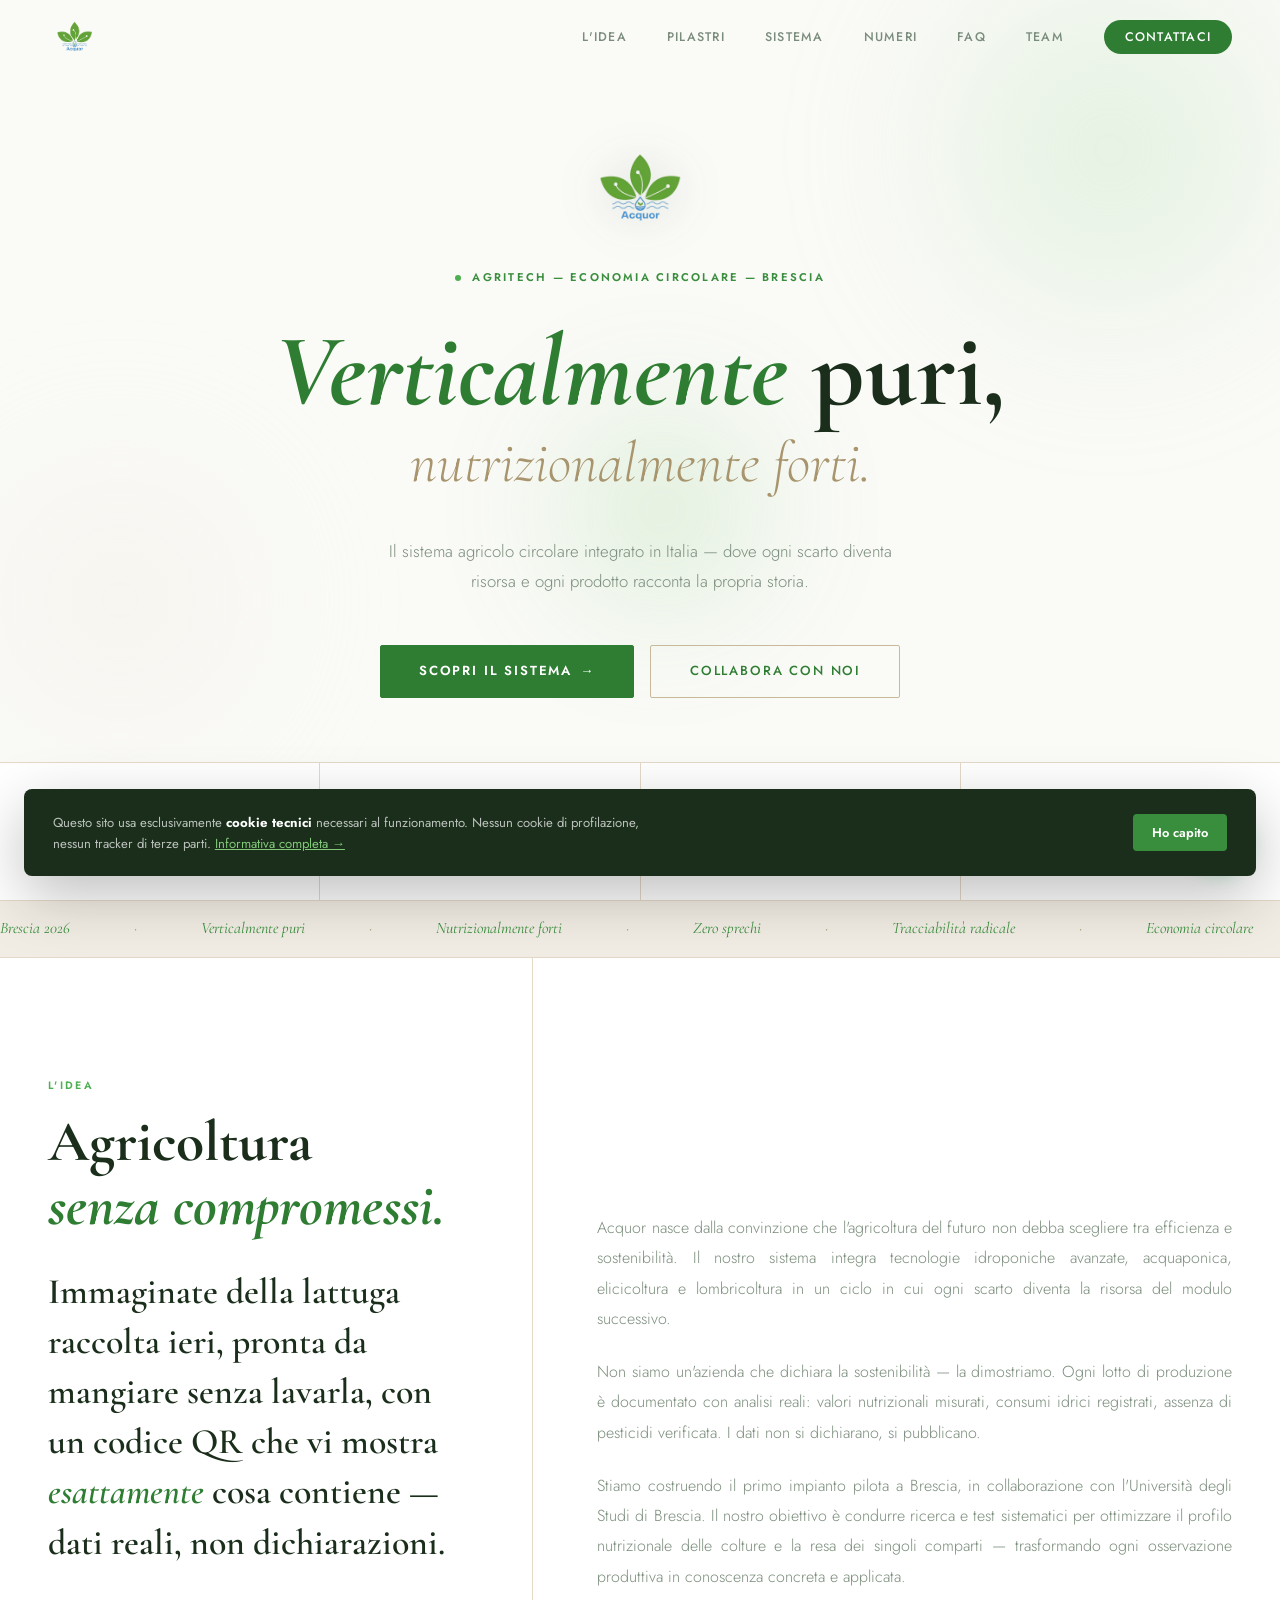
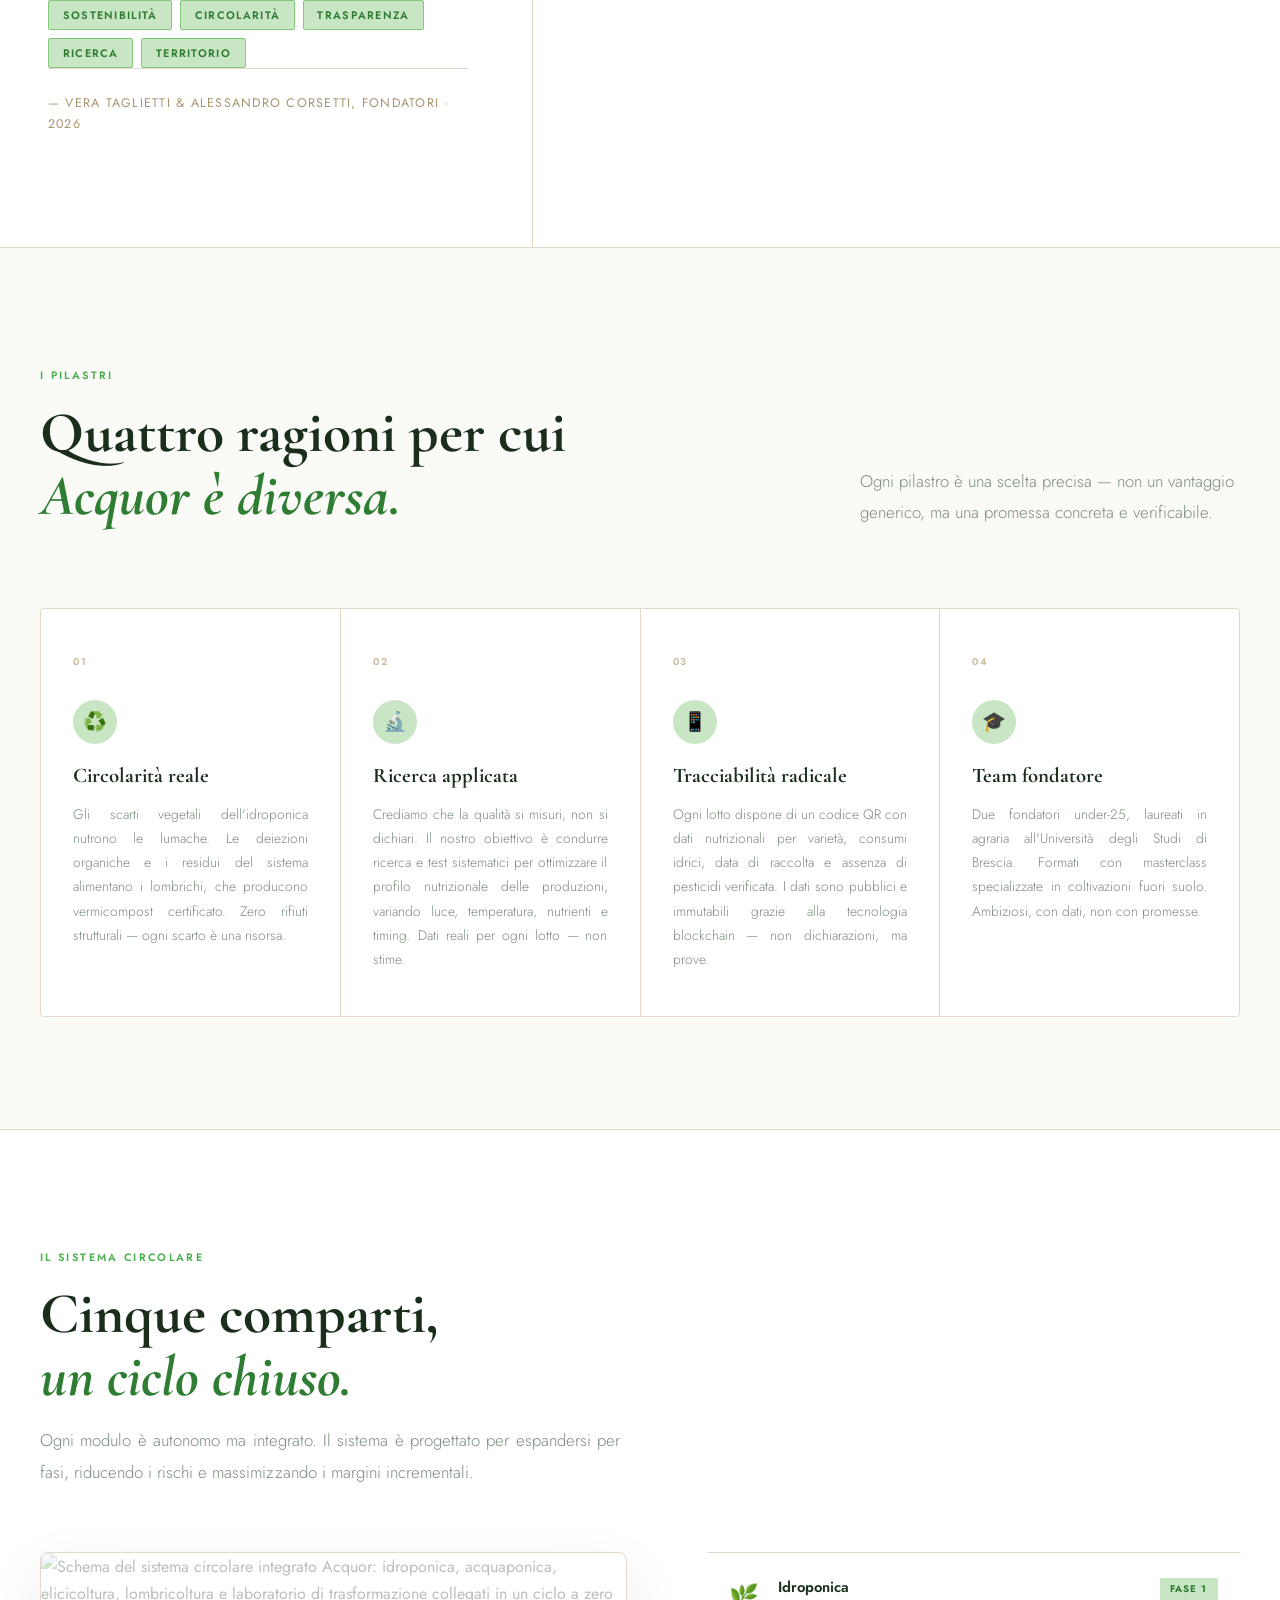
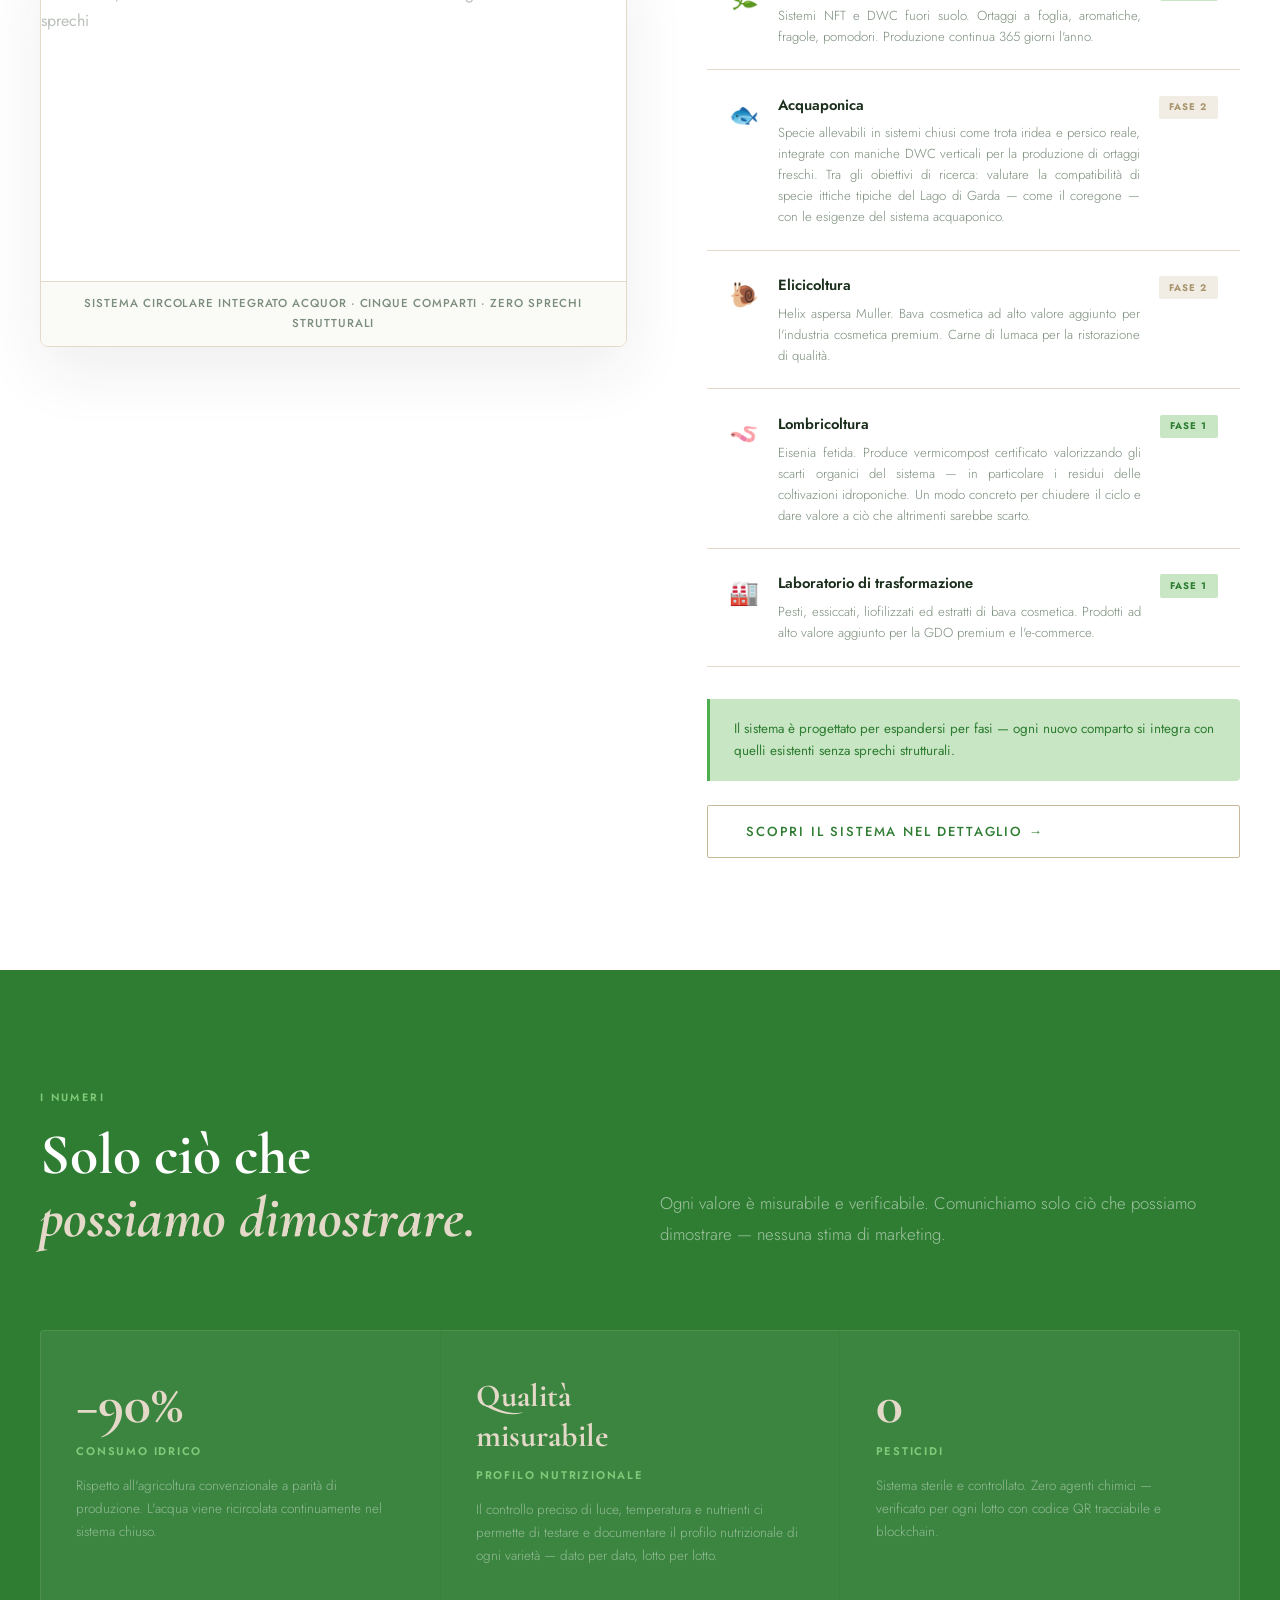
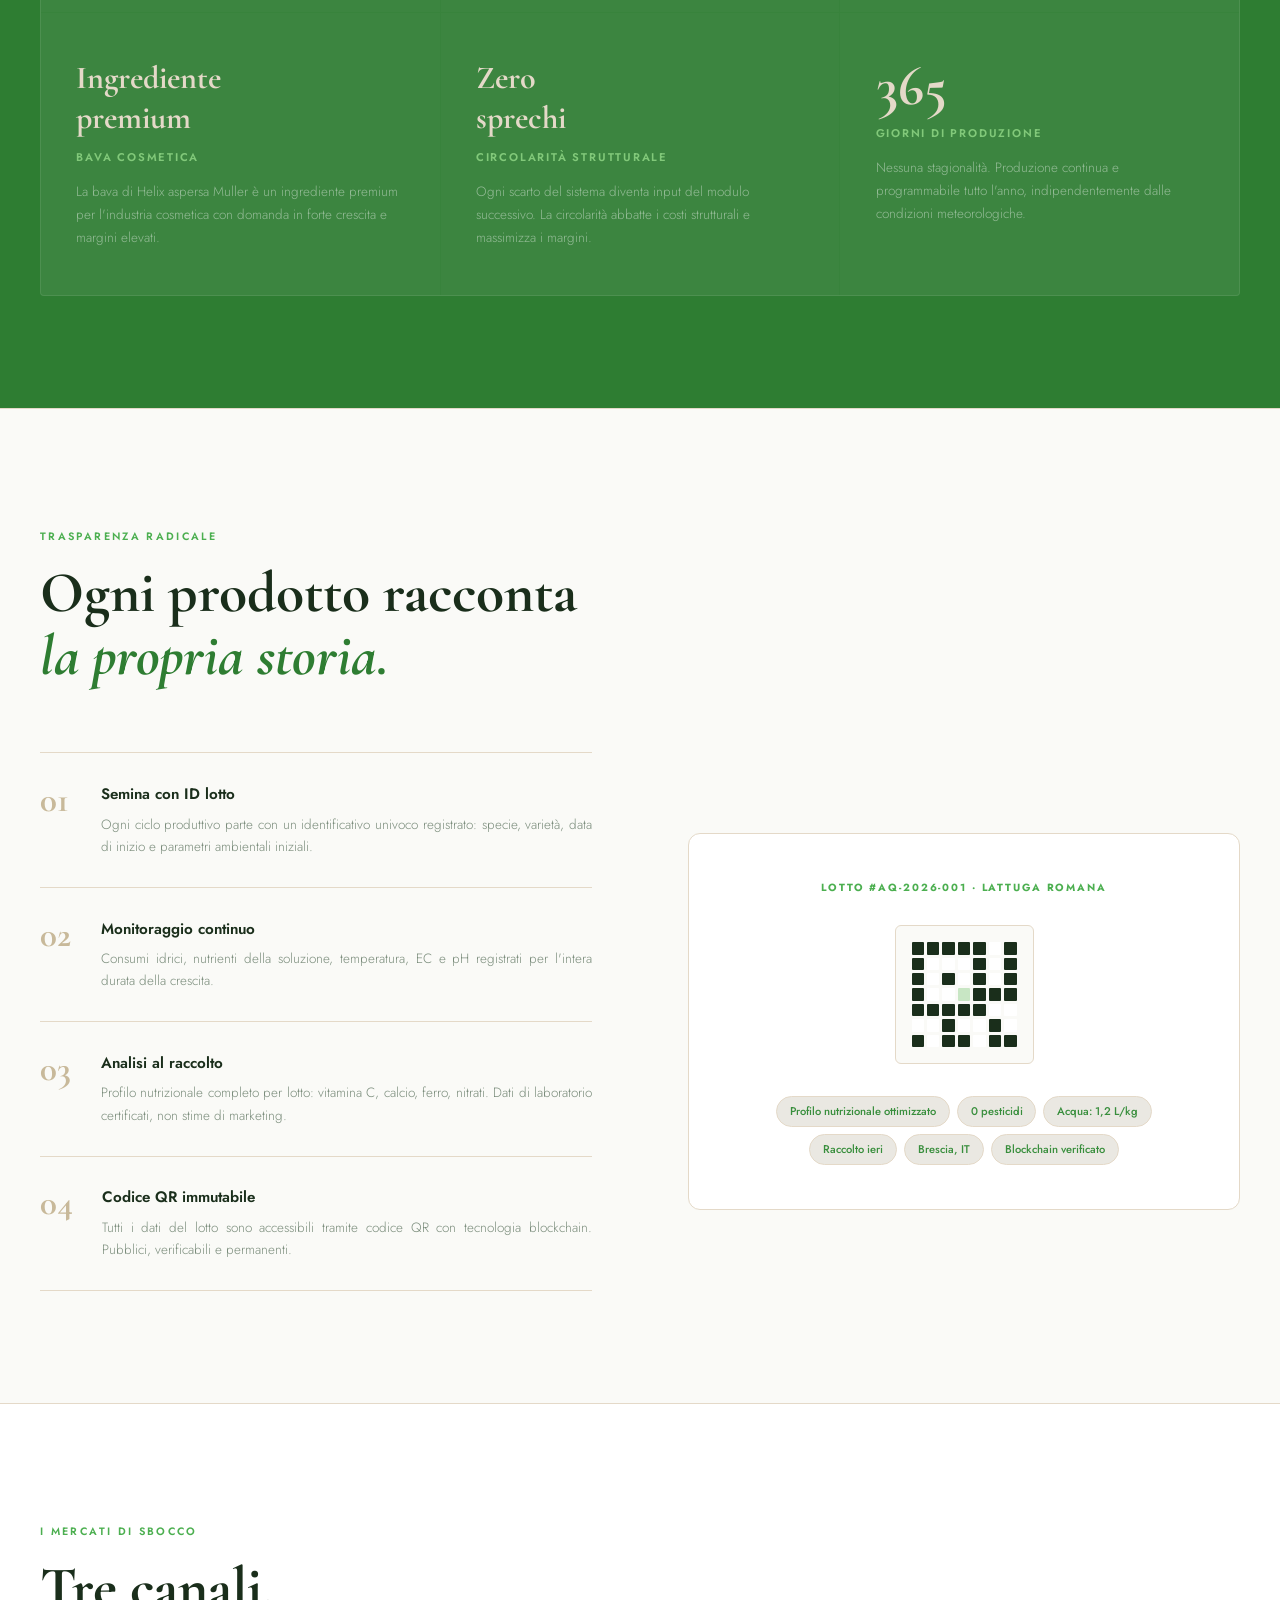
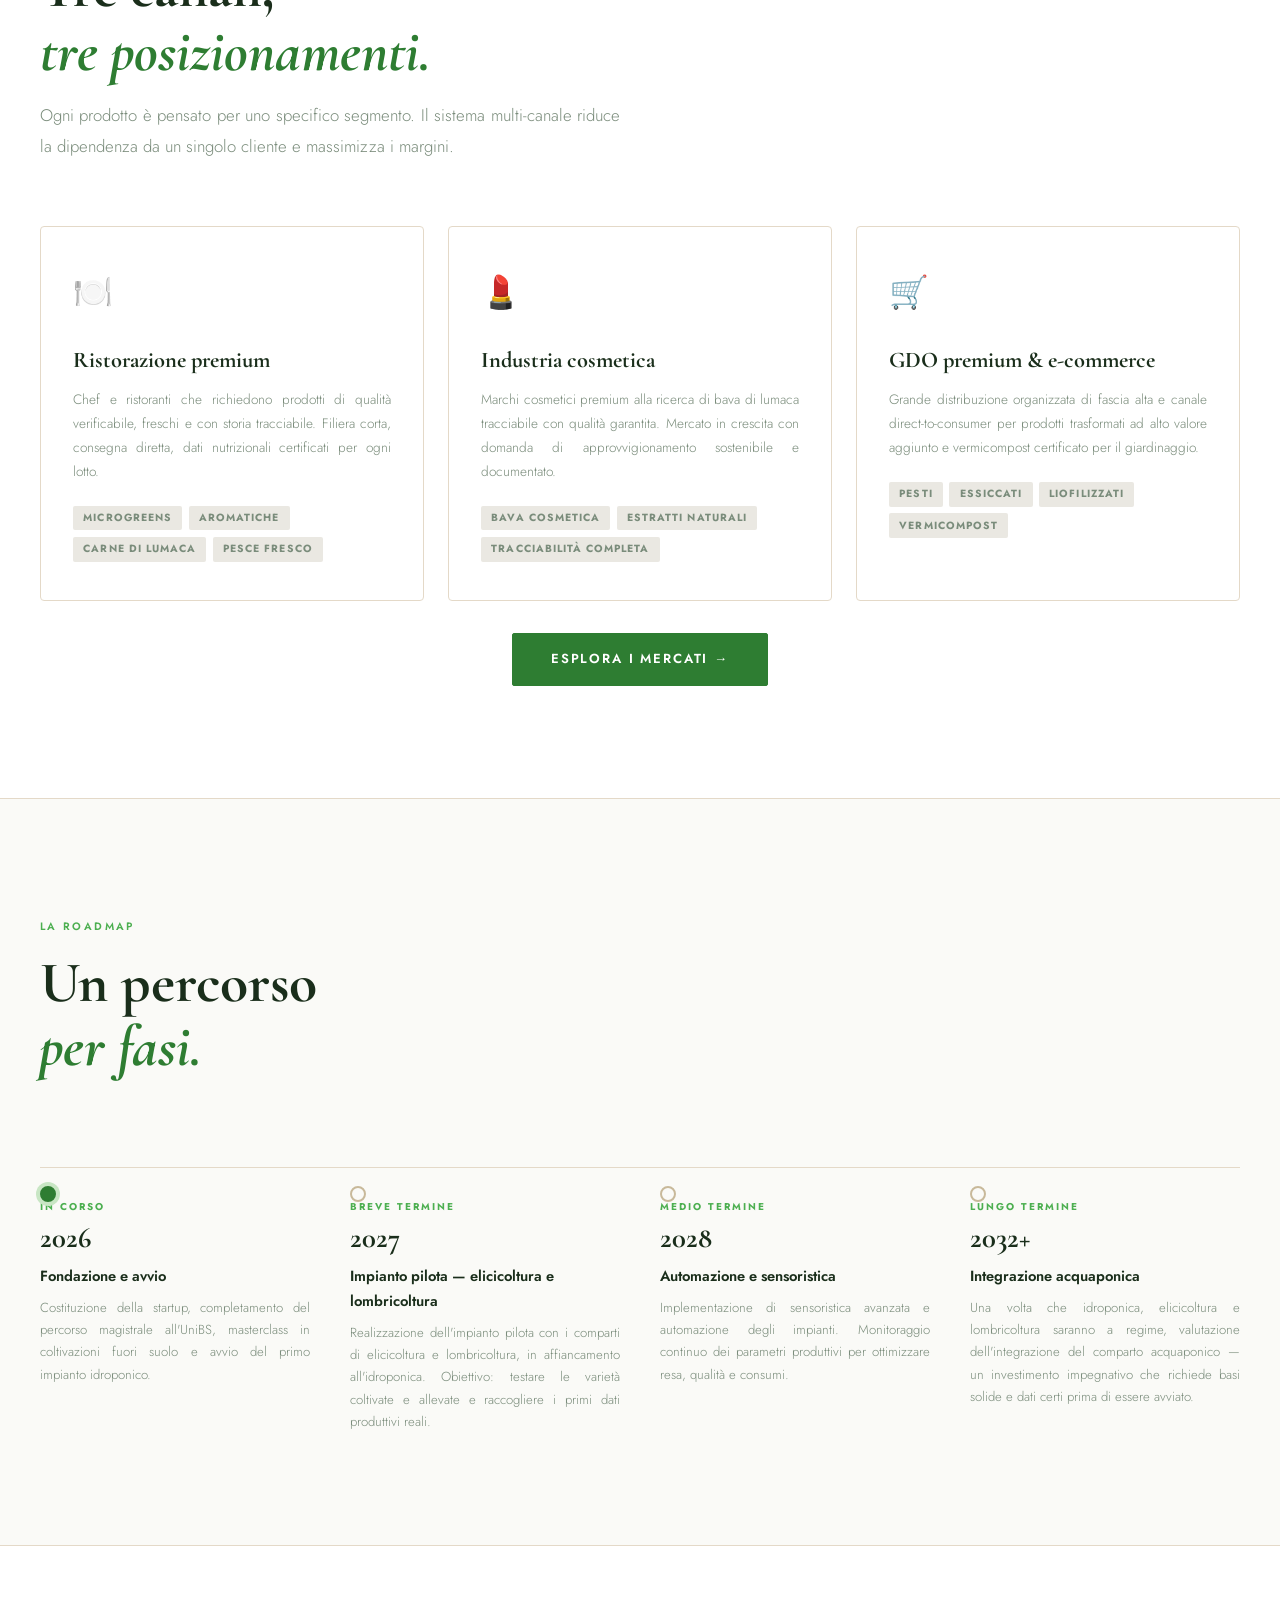
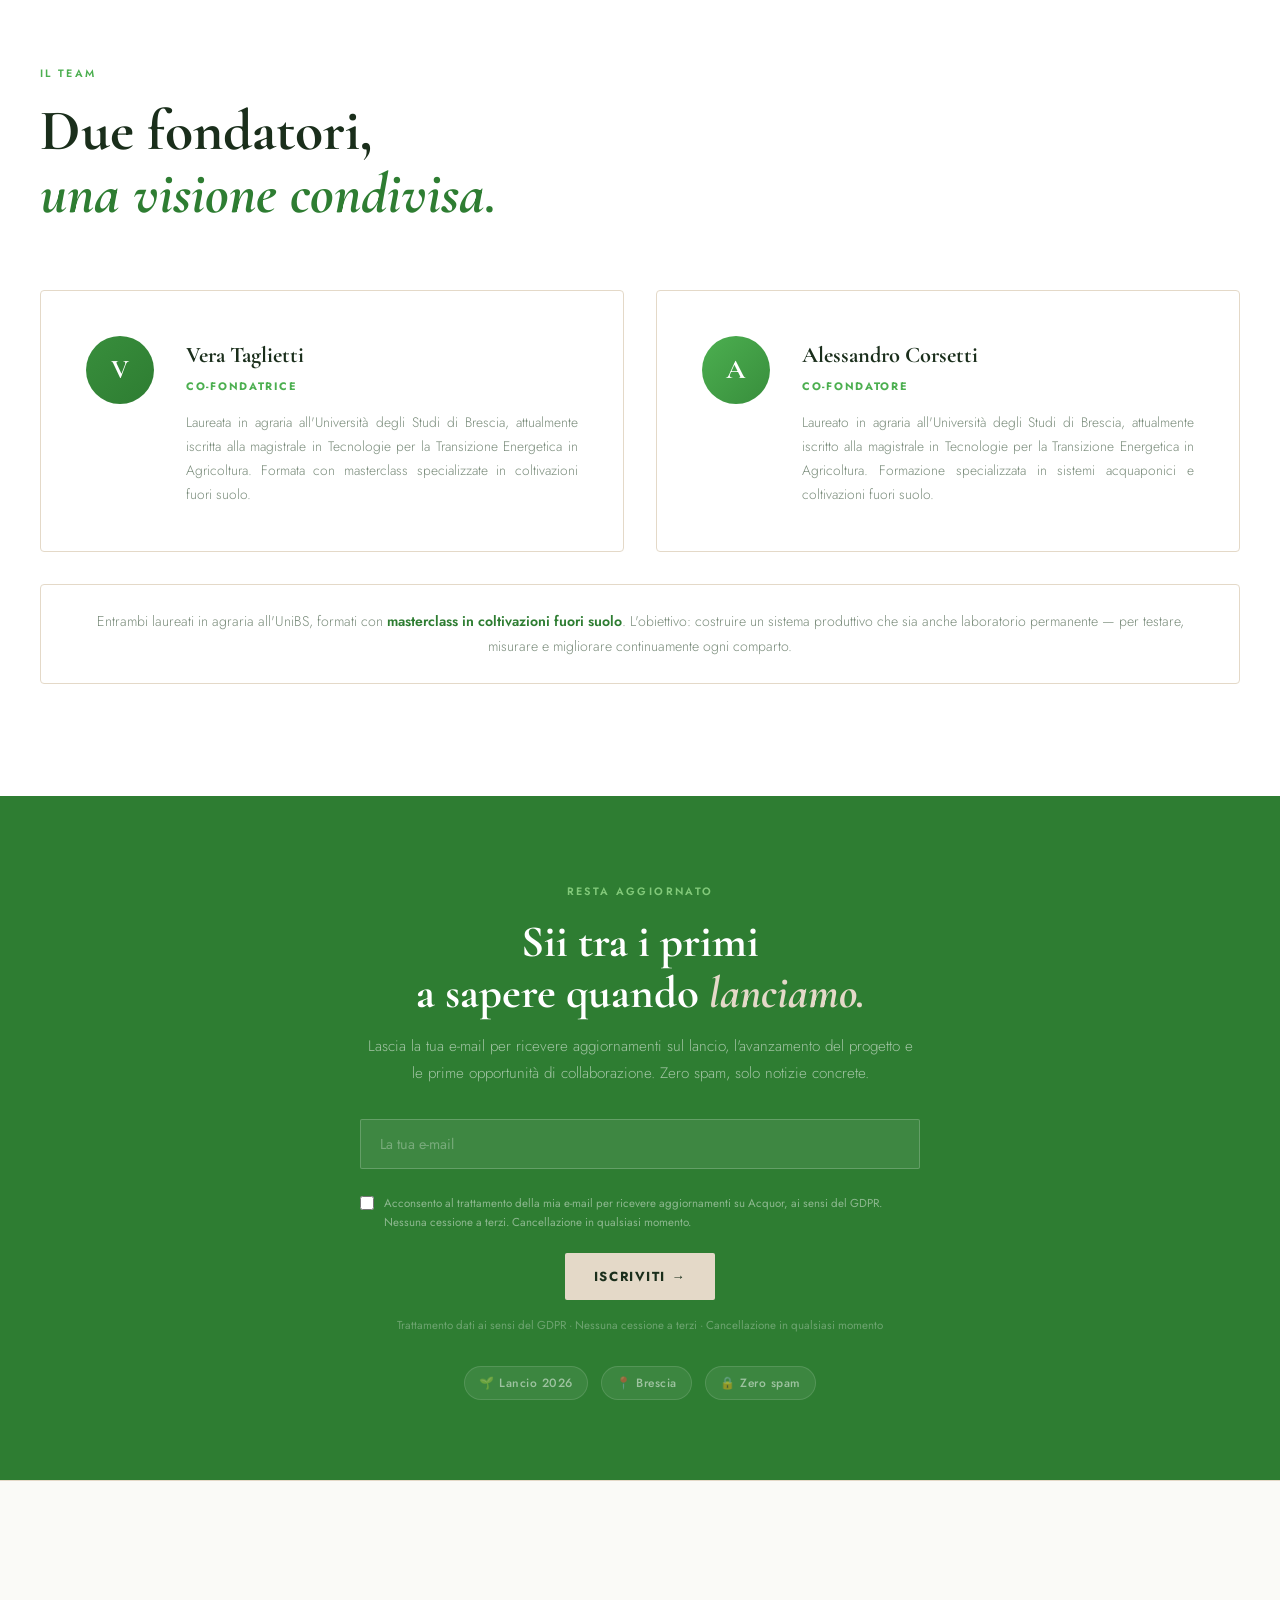
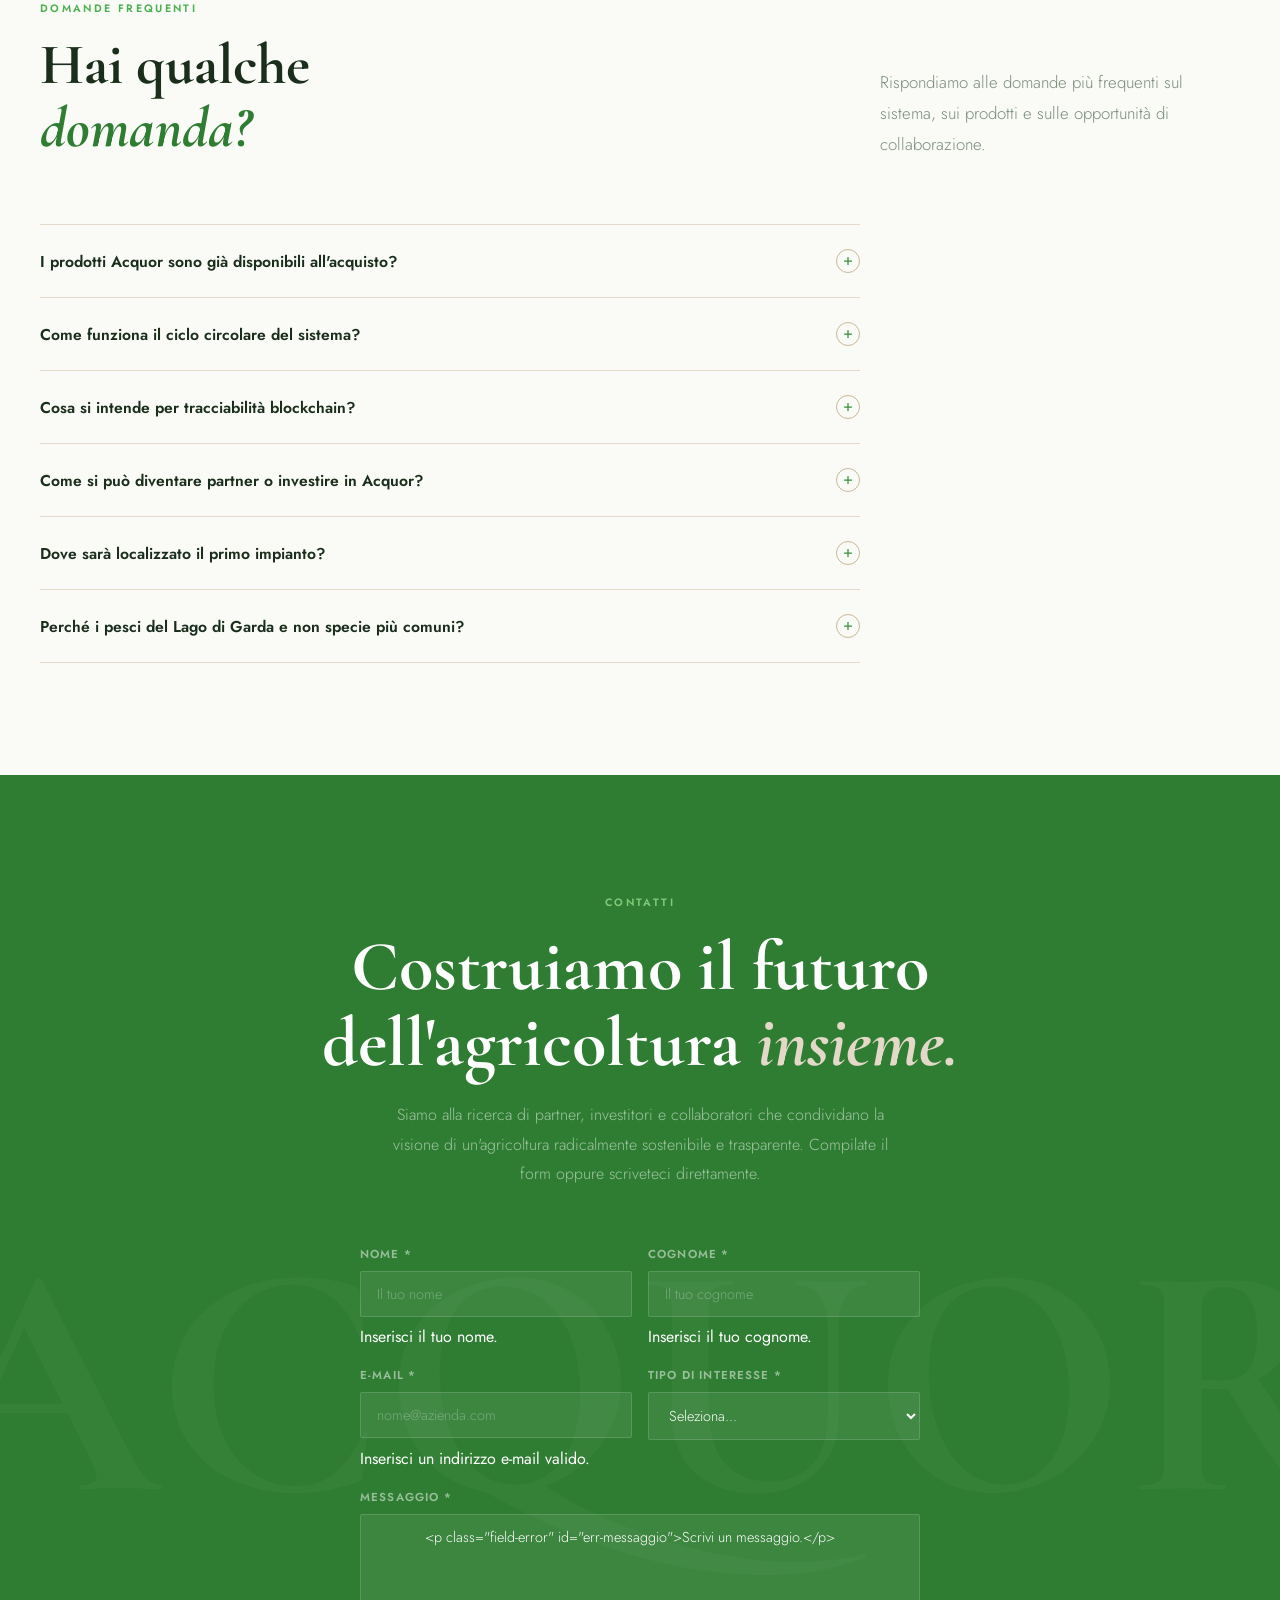
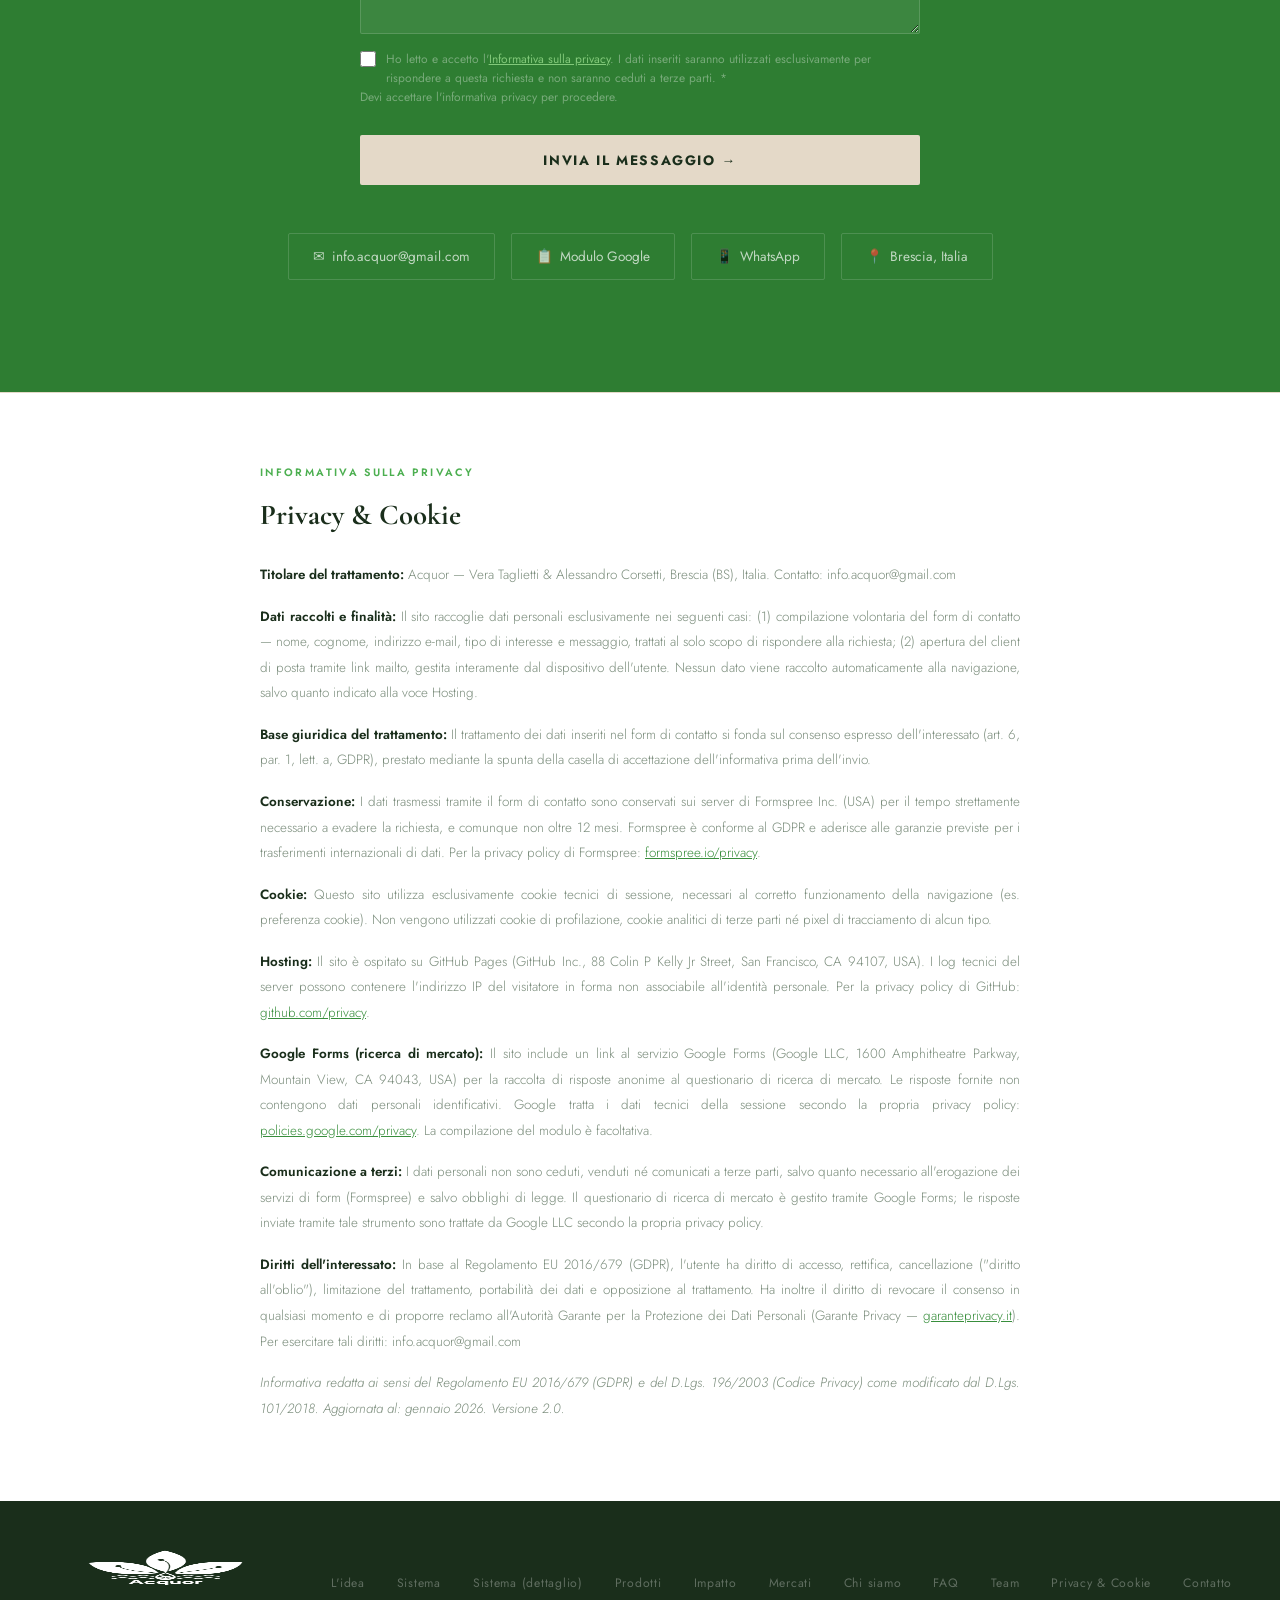
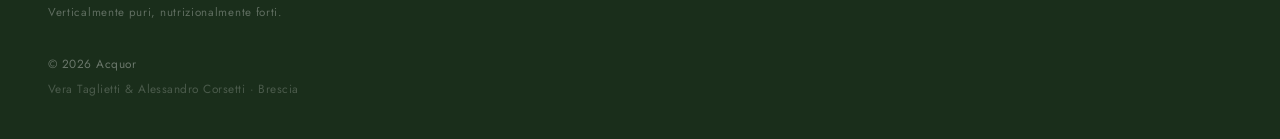
==== commit 7b2dd140: "Add files via upload" ====
--- a/index.html
+++ b/index.html
@@ -1,478 +1,1478 @@
 <!DOCTYPE html>
 <html lang="it">
 <head>
-
-<meta charset="UTF-8">
-<meta name="viewport" content="width=device-width, initial-scale=1.0">
-
-<title>Acquor | Agricoltura Circolare</title>
-
-<link href="https://fonts.googleapis.com/css2?family=Playfair+Display:wght@700;900&family=DM+Sans:wght@300;400;600&display=swap" rel="stylesheet">
-
-<style>
-
-/* -------------------- BASE -------------------- */
-
+  <meta charset="UTF-8">
+  <meta name="viewport" content="width=device-width, initial-scale=1.0">
+  <meta name="description" content="Acquor è la startup agritech di Brescia che integra idroponica, acquaponica, elicicoltura e lombricoltura in un ciclo a zero sprechi. Prodotti freschi, tracciabili e senza pesticidi.">
+  <meta name="keywords" content="acquor, agritech, idroponica, acquaponica, economia circolare, startup, brescia, sostenibilità, tracciabilità alimentare">
+  <meta name="author" content="Acquor — Vera Taglietti & Alessandro Corsetti">
+  <meta name="robots" content="index, follow">
+  <meta name="theme-color" content="#3D6142">
+
+  <!-- Open Graph -->
+  <meta property="og:title" content="Acquor — Il Sistema Agricolo Circolare di Brescia">
+  <meta property="og:description" content="Il sistema agricolo circolare integrato in Italia. Idroponica, acquaponica, elicicoltura e lombricoltura in un ciclo a zero sprechi.">
+  <meta property="og:type" content="website">
+  <meta property="og:url" content="https://acquor.it/">
+  <meta property="og:locale" content="it_IT">
+  <meta property="og:image" content="https://acquor.it/og-image.png">
+  <meta property="og:image:width" content="1200">
+  <meta property="og:image:height" content="630">
+  <meta property="og:image:alt" content="Acquor — Sistema agricolo circolare integrato. Verticalmente puri, nutrizionalmente forti.">
+  <meta property="og:site_name" content="Acquor">
+
+  <!-- Twitter / X Card -->
+  <meta name="twitter:card" content="summary_large_image">
+  <meta name="twitter:title" content="Acquor — Verticalmente Puri, Nutrizionalmente Forti">
+  <meta name="twitter:description" content="Il sistema agricolo circolare integrato in Italia. Zero sprechi, tracciabilità radicale.">
+  <meta name="twitter:image" content="https://acquor.it/og-image.png">
+
+  <!-- Google Search Console — sostituire il content con il codice di verifica -->
+  <!-- <meta name="google-site-verification" content="IL_TUO_CODICE_QUI"> -->
+
+  <!-- Security -->
+  <meta http-equiv="X-Content-Type-Options" content="nosniff">
+  <meta http-equiv="X-Frame-Options" content="SAMEORIGIN">
+  <meta http-equiv="Referrer-Policy" content="strict-origin-when-cross-origin">
+  <meta http-equiv="Permissions-Policy" content="camera=(), microphone=(), geolocation=()">
+
+  <link rel="canonical" href="https://acquor.it/">
+  <title>Acquor — Agricoltura Circolare a Brescia | Idroponica, Acquaponica, Lumache</title>
+
+  <!-- Favicon -->
+  <link rel="icon" type="image/png" href="Logo_originale.png">
+  <link rel="apple-touch-icon" href="Logo_originale.png">
+
+  <!-- Schema.org structured data -->
+  <script type="application/ld+json">
+
+  {
+    "@context": "https://schema.org",
+    "@type": "Organization",
+    "name": "Acquor",
+    "url": "https://acquor.it",
+    "logo": "https://acquor.it/Logo_originale.png",
+    "description": "Startup agritech bresciana specializzata in sistemi agricoli circolari integrati: idroponica, acquaponica, elicicoltura e lombricoltura.",
+    "email": "info.acquor@gmail.com",
+    "address": {
+      "@type": "PostalAddress",
+      "addressLocality": "Brescia",
+      "addressCountry": "IT"
+    },
+    "foundingDate": "2026",
+    "founders": [
+      { "@type": "Person", "name": "Vera Taglietti" },
+      { "@type": "Person", "name": "Alessandro Corsetti" }
+    ],
+    "sameAs": []
+  }
+</script>
+
+<script>
+'use strict';
+/* ── Validazione campo-per-campo ────────────────────────────── */
+(function(){
+  var forms = document.querySelectorAll('#contact-form');
+  forms.forEach(function(form){
+    var fields = form.querySelectorAll('input[required], select[required], textarea[required]');
+
+    // Messaggi di errore per campo
+    var errorMessages = {
+      'nome':     'Inserisci il tuo nome.',
+      'cognome':  'Inserisci il tuo cognome.',
+      'email':    'Inserisci un indirizzo e-mail valido.',
+      'tipo':     'Seleziona un tipo di interesse.',
+      'messaggio':'Scrivi un messaggio.',
+      'privacy':  'Devi accettare l\'informativa privacy per procedere.'
+    };
+
+    function validateField(field) {
+      var wrapper = field.closest('.form-field');
+      if (!wrapper) return true;
+      var errEl = wrapper.querySelector('.field-error');
+      var valid = true;
+
+      if (field.type === 'checkbox') {
+        valid = field.checked;
+      } else if (field.type === 'email') {
+        valid = field.value.trim() !== '' && /^[^\s@]+@[^\s@]+\.[^\s@]+$/.test(field.value);
+      } else {
+        valid = field.value.trim() !== '';
+      }
+
+      if (!valid) {
+        wrapper.classList.add('has-error');
+        if (errEl) errEl.classList.add('visible');
+      } else {
+        wrapper.classList.remove('has-error');
+        if (errEl) errEl.classList.remove('visible');
+      }
+      return valid;
+    }
+
+    // Valida on-blur
+    fields.forEach(function(field){
+      field.addEventListener('blur', function(){ validateField(field); });
+      field.addEventListener('change', function(){ validateField(field); });
+    });
+
+    // Valida tutto al submit
+    form.addEventListener('submit', function(e){
+      var allValid = true;
+      fields.forEach(function(field){
+        if (!validateField(field)) allValid = false;
+      });
+      if (!allValid) {
+        e.preventDefault();
+        e.stopImmediatePropagation();
+        // Scroll al primo campo con errore
+        var firstErr = form.querySelector('.has-error');
+        if (firstErr) firstErr.scrollIntoView({ behavior: 'smooth', block: 'center' });
+      }
+    }, true); // capture: true per intercettare prima del submit handler esistente
+  });
+})();
+</script>
+
+  <!-- Font preload per prestazioni -->
+  <link rel="preconnect" href="https://fonts.googleapis.com">
+  <link rel="preconnect" href="https://fonts.gstatic.com" crossorigin>
+  <link rel="preload" as="style" href="https://fonts.googleapis.com/css2?family=Cormorant+Garamond:ital,wght@0,300;0,400;0,600;0,700;1,300;1,400;1,600;1,700&family=Jost:wght@300;400;500;600&display=swap">
+  <link href="https://fonts.googleapis.com/css2?family=Cormorant+Garamond:ital,wght@0,300;0,400;0,600;0,700;1,300;1,400;1,600;1,700&family=Jost:wght@300;400;500;600&display=swap" rel="stylesheet" media="print" onload="this.media='all'">
+  <noscript><link href="https://fonts.googleapis.com/css2?family=Cormorant+Garamond:ital,wght@0,300;0,400;0,600;0,700;1,300;1,400;1,600;1,700&family=Jost:wght@300;400;500;600&display=swap" rel="stylesheet"></noscript>
+
+  <style>
+:root{--nav-h:72px;--sage-dark:#2E7D32;--sage:#4CAF50;--sage-mid:#388E3C;--beige:#E4D9C8;--ink:#1A2E1B;--snow:#FAFAF7;--white:#FFFFFF;--gray:#7A8C7B;--ease-out:cubic-bezier(.16,1,.3,1);--font-display:'Cormorant Garamond',Georgia,serif;--font-body:'Jost',sans-serif;--radius:4px;--shadow-sm:0 4px 16px rgba(30,43,31,.08);--shadow-md:0 12px 40px rgba(30,43,31,.12)}
+*,*::before,*::after{box-sizing:border-box;margin:0;padding:0}
+body{font-family:var(--font-body);background:var(--white);color:var(--ink);overflow-x:hidden;-webkit-font-smoothing:antialiased}
+#preloader{position:fixed;inset:0;z-index:99999;background:var(--white);display:flex;align-items:center;justify-content:center}
+#navbar{position:fixed;top:0;left:0;right:0;z-index:1000;height:var(--nav-h);display:flex;align-items:center;justify-content:space-between;padding:0 3rem}
+</style>
+  <link rel="stylesheet" href="style.css">
+
+<script type="application/ld+json">
 {
-box-sizing:border-box;
-margin:0;
-padding:0;
+  "@context": "https://schema.org",
+  "@type": "WebSite",
+  "name": "Acquor",
+  "url": "https://acquor.it",
+  "description": "Startup agritech bresciana — sistema agricolo circolare integrato: idroponica, acquaponica, elicicoltura, lombricoltura.",
+  "publisher": {
+    "@type": "Organization",
+    "name": "Acquor",
+    "url": "https://acquor.it",
+    "logo": {
+      "@type": "ImageObject",
+      "url": "https://acquor.it/Logo_originale.png"
+    }
+  },
+  "inLanguage": "it-IT"
 }
-
-:root{
-
---green:#7ED957;
---green-dark:#3A7D44;
-
---beige:#F5EFE6;
---beige-light:#FAF7F2;
-
---text:#243022;
-
+</script>
+</head>
+<body>
+
+<!-- Preloader -->
+<div id="preloader" aria-hidden="true">
+  <svg class="preloader-logo" viewBox="0 0 64 64" fill="none" xmlns="http://www.w3.org/2000/svg">
+    <circle cx="32" cy="32" r="24"
+      stroke="var(--beige)" stroke-width="3" fill="none"/>
+    <circle cx="32" cy="32" r="24"
+      class="preloader-ring"
+      stroke-width="3" fill="none"
+      stroke-linecap="round"
+      transform="rotate(-90 32 32)"/>
+  </svg>
+</div>
+
+<!-- Progress bar -->
+<div id="progress-bar" aria-hidden="true"></div>
+
+<!-- WhatsApp button -->
+<a id="wa-btn" href="https://wa.me/393476524632" target="_blank" rel="noopener noreferrer"
+   aria-label="Contattaci su WhatsApp">
+  <div id="wa-tooltip">Scrivici su WhatsApp</div>
+  <svg viewBox="0 0 24 24" xmlns="http://www.w3.org/2000/svg" aria-hidden="true">
+    <path d="M17.472 14.382c-.297-.149-1.758-.867-2.03-.967-.273-.099-.471-.148-.67.15-.197.297-.767.966-.94 1.164-.173.199-.347.223-.644.075-.297-.15-1.255-.463-2.39-1.475-.883-.788-1.48-1.761-1.653-2.059-.173-.297-.018-.458.13-.606.134-.133.298-.347.446-.52.149-.174.198-.298.298-.497.099-.198.05-.371-.025-.52-.075-.149-.669-1.612-.916-2.207-.242-.579-.487-.5-.669-.51-.173-.008-.371-.01-.57-.01-.198 0-.52.074-.792.372-.272.297-1.04 1.016-1.04 2.479 0 1.462 1.065 2.875 1.213 3.074.149.198 2.096 3.2 5.077 4.487.709.306 1.262.489 1.694.625.712.227 1.36.195 1.871.118.571-.085 1.758-.719 2.006-1.413.248-.694.248-1.289.173-1.413-.074-.124-.272-.198-.57-.347m-5.421 7.403h-.004a9.87 9.87 0 01-5.031-1.378l-.361-.214-3.741.982.998-3.648-.235-.374a9.86 9.86 0 01-1.51-5.26c.001-5.45 4.436-9.884 9.888-9.884 2.64 0 5.122 1.03 6.988 2.898a9.825 9.825 0 012.893 6.994c-.003 5.45-4.437 9.884-9.885 9.884m8.413-18.297A11.815 11.815 0 0012.05 0C5.495 0 .16 5.335.157 11.892c0 2.096.547 4.142 1.588 5.945L.057 24l6.305-1.654a11.882 11.882 0 005.683 1.448h.005c6.554 0 11.89-5.335 11.893-11.893a11.821 11.821 0 00-3.48-8.413z"/>
+  </svg>
+</a>
+
+<!-- Torna su -->
+<button id="back-top" aria-label="Torna in cima alla pagina" onclick="window.scrollTo({top:0,behavior:'smooth'})">
+  <svg viewBox="0 0 24 24" aria-hidden="true">
+    <polyline points="18 15 12 9 6 15"></polyline>
+  </svg>
+</button>
+
+<!-- ══════════════════════════════════════════════════════════════
+     COOKIE BANNER
+══════════════════════════════════════════════════════════════ -->
+<div id="cookie-banner" role="dialog" aria-label="Informativa sui cookie" aria-live="polite">
+  <p>Questo sito usa esclusivamente <strong style="color:#fff;">cookie tecnici</strong> necessari al funzionamento. Nessun cookie di profilazione, nessun tracker di terze parti. <a href="#privacy">Informativa completa →</a></p>
+  <div class="cookie-btns">
+    <button class="btn-ck btn-ck-ok" onclick="cookieOk()">Ho capito</button>
+  </div>
+</div>
+
+<!-- ══════════════════════════════════════════════════════════════
+     NAVIGAZIONE
+══════════════════════════════════════════════════════════════ -->
+<header>
+  <nav id="navbar" role="navigation" aria-label="Navigazione principale">
+    <a class="nav-logo" href="#hero" aria-label="Acquor — torna in cima">
+      <!-- Logo colorato visibile su sfondo bianco -->
+      <img
+        id="nav-logo-color"
+        src="Logo_originale.png"
+        alt="Acquor"
+        height="44"
+        style="height:44px;width:auto;display:block;transition:opacity 0.4s;"
+      >
+      <!-- Logo bianco visibile quando navbar è scura (non usato su sfondo chiaro) -->
+    </a>
+
+    <ul id="navMenu" role="list">
+      <li><a href="#manifesto">L'idea</a></li>
+      <li><a href="#pilastri">Pilastri</a></li>
+      <li><a href="#sistema">Sistema</a></li>
+      <li><a href="#dati">Numeri</a></li>
+      <li><a href="#faq">FAQ</a></li>
+      <li><a href="#team">Team</a></li>
+      <li><a href="#contatti" class="nav-pill">Contattaci</a></li>
+    </ul>
+
+    <button class="hamburger" id="hamburger"
+      aria-label="Apri menu" aria-expanded="false" aria-controls="navMenu">
+      <span></span><span></span><span></span>
+    </button>
+  </nav>
+</header>
+
+<!-- ══════════════════════════════════════════════════════════════
+     HERO
+══════════════════════════════════════════════════════════════ -->
+<section id="hero" aria-label="Acquor — presentazione">
+  <div class="hero-bg" aria-hidden="true">
+    <div class="hero-blob blob-1"></div>
+    <div class="hero-blob blob-2"></div>
+    <div class="hero-blob blob-3"></div>
+  </div>
+
+  <div class="hero-inner">
+    <!-- Logo nell'hero -->
+    <div class="hero-logo-wrap">
+      <img
+        src="Logo_originale.png"
+        alt="Acquor"
+        class="hero-logo-img"
+      >
+    </div>
+
+    <div class="hero-tag">
+      <div class="hero-tag-dot" aria-hidden="true"></div>
+      Agritech &mdash; Economia Circolare &mdash; Brescia
+    </div>
+
+    <h1 class="hero-h1">
+      <em>Verticalmente</em> puri,
+    </h1>
+    <p class="hero-h1-sub">nutrizionalmente forti.</p>
+
+    <p class="hero-desc">
+      Il sistema agricolo circolare integrato in Italia —
+      dove ogni scarto diventa risorsa e ogni prodotto racconta la propria storia.
+    </p>
+
+    <div class="hero-actions">
+      <a class="btn-dark" href="#sistema">Scopri il sistema <span class="arrow" aria-hidden="true">→</span></a>
+      <a class="btn-light" href="#contatti">Collabora con noi</a>
+    </div>
+  </div>
+
+  <div class="hero-band" aria-label="Dati chiave">
+    <div class="hero-stat">
+      <div class="hero-stat-val">−90%</div>
+      <div class="hero-stat-label">Consumo idrico vs. tradizionale</div>
+    </div>
+    <div class="hero-stat">
+      <div class="hero-stat-val">0</div>
+      <div class="hero-stat-label">Pesticidi · Stagionalità · Sprechi</div>
+    </div>
+    <div class="hero-stat">
+      <div class="hero-stat-val">5</div>
+      <div class="hero-stat-label">Comparti produttivi integrati</div>
+    </div>
+    <div class="hero-stat">
+      <div class="hero-stat-val">365</div>
+      <div class="hero-stat-label">Giorni di produzione continua</div>
+    </div>
+  </div>
+</section>
+
+<!-- ══════════════════════════════════════════════════════════════
+     MANIFESTO
+══════════════════════════════════════════════════════════════ -->
+<section id="manifesto" aria-labelledby="manifesto-h">
+
+  <!-- Ticker -->
+  <div class="ticker-wrap" aria-hidden="true">
+    <div class="ticker">
+      <span>Brescia 2026</span>
+      <span class="ticker-dot">·</span>
+      <span>Verticalmente puri</span>
+      <span class="ticker-dot">·</span>
+      <span>Nutrizionalmente forti</span>
+      <span class="ticker-dot">·</span>
+      <span>Zero sprechi</span>
+      <span class="ticker-dot">·</span>
+      <span>Tracciabilità radicale</span>
+      <span class="ticker-dot">·</span>
+      <span>Economia circolare</span>
+      <span class="ticker-dot">·</span>
+      <span>Idroponica avanzata</span>
+      <span class="ticker-dot">·</span>
+      <span>Acquaponica integrata</span>
+      <span class="ticker-dot">·</span>
+      <!-- Duplicato 1 — per scroll infinito -->
+      <span>Brescia 2026</span>
+      <span class="ticker-dot">·</span>
+      <span>Verticalmente puri</span>
+      <span class="ticker-dot">·</span>
+      <span>Nutrizionalmente forti</span>
+      <span class="ticker-dot">·</span>
+      <span>Zero sprechi</span>
+      <span class="ticker-dot">·</span>
+      <span>Tracciabilità radicale</span>
+      <span class="ticker-dot">·</span>
+      <span>Economia circolare</span>
+      <span class="ticker-dot">·</span>
+      <span>Idroponica avanzata</span>
+      <span class="ticker-dot">·</span>
+      <span>Acquaponica integrata</span>
+      <span class="ticker-dot">·</span>
+      <!-- Duplicato 2 — per schermi molto larghi -->
+      <span>Brescia 2026</span>
+      <span class="ticker-dot">·</span>
+      <span>Verticalmente puri</span>
+      <span class="ticker-dot">·</span>
+      <span>Nutrizionalmente forti</span>
+      <span class="ticker-dot">·</span>
+      <span>Zero sprechi</span>
+      <span class="ticker-dot">·</span>
+      <span>Tracciabilità radicale</span>
+      <span class="ticker-dot">·</span>
+      <span>Economia circolare</span>
+      <span class="ticker-dot">·</span>
+      <span>Idroponica avanzata</span>
+      <span class="ticker-dot">·</span>
+      <span>Acquaponica integrata</span>
+      <span class="ticker-dot">·</span>
+    </div>
+  </div>
+
+  <div class="manifesto-split">
+    <div class="manifesto-left">
+      <div data-reveal>
+        <span class="label">L'idea</span>
+        <h2 class="h2" id="manifesto-h" style="margin-bottom:1.8rem;">
+          Agricoltura<br><em>senza compromessi.</em>
+        </h2>
+        <p class="manifesto-quote">
+          Immaginate della lattuga raccolta ieri, pronta da mangiare
+          senza lavarla, con un codice QR che vi mostra
+          <em>esattamente</em> cosa contiene — dati reali, non dichiarazioni.
+        </p>
+        <div class="manifesto-tags">
+          <span class="tag">Sostenibilità</span>
+          <span class="tag">Circolarità</span>
+          <span class="tag">Trasparenza</span>
+          <span class="tag">Ricerca</span>
+          <span class="tag">Territorio</span>
+        </div>
+        <p class="manifesto-sig">— Vera Taglietti &amp; Alessandro Corsetti, fondatori · 2026</p>
+      </div>
+    </div>
+
+    <div class="manifesto-right">
+      <div class="manifesto-body" data-reveal data-delay="1">
+        <p>Acquor nasce dalla convinzione che l'agricoltura del futuro non debba scegliere tra efficienza e sostenibilità. Il nostro sistema integra tecnologie idroponiche avanzate, acquaponica, elicicoltura e lombricoltura in un ciclo in cui ogni scarto diventa la risorsa del modulo successivo.</p>
+        <p>Non siamo un'azienda che dichiara la sostenibilità — la dimostriamo. Ogni lotto di produzione è documentato con analisi reali: valori nutrizionali misurati, consumi idrici registrati, assenza di pesticidi verificata. I dati non si dichiarano, si pubblicano.</p>
+        <p>Stiamo costruendo il primo impianto pilota a Brescia, in collaborazione con l'Università degli Studi di Brescia. Il nostro obiettivo è condurre ricerca e test sistematici per ottimizzare il profilo nutrizionale delle colture e la resa dei singoli comparti — trasformando ogni osservazione produttiva in conoscenza concreta e applicata.</p>
+      </div>
+    </div>
+  </div>
+</section>
+
+<!-- ══════════════════════════════════════════════════════════════
+     PILASTRI
+══════════════════════════════════════════════════════════════ -->
+<section id="pilastri" aria-labelledby="pilastri-h">
+  <div class="container pad">
+    <div class="pilastri-header">
+      <div data-reveal>
+        <span class="label">I pilastri</span>
+        <h2 class="h2" id="pilastri-h">
+          Quattro ragioni per cui<br><em>Acquor è diversa.</em>
+        </h2>
+      </div>
+      <p class="lead" data-reveal data-reveal="right" style="max-width:380px;">
+        Ogni pilastro è una scelta precisa — non un vantaggio generico, ma una promessa concreta e verificabile.
+      </p>
+    </div>
+
+    <div class="pilastri-grid">
+      <div class="pillar" data-reveal>
+        <span class="pillar-n">01</span>
+        <div class="pillar-ico" aria-hidden="true">♻️</div>
+        <div class="pillar-title">Circolarità reale</div>
+        <p class="pillar-body">Gli scarti vegetali dell'idroponica nutrono le lumache. Le deiezioni organiche e i residui del sistema alimentano i lombrichi, che producono vermicompost certificato. Zero rifiuti strutturali — ogni scarto è una risorsa.</p>
+      </div>
+      <div class="pillar" data-reveal data-delay="1">
+        <span class="pillar-n">02</span>
+        <div class="pillar-ico" aria-hidden="true">🔬</div>
+        <div class="pillar-title">Ricerca applicata</div>
+        <p class="pillar-body">Crediamo che la qualità si misuri, non si dichiari. Il nostro obiettivo è condurre ricerca e test sistematici per ottimizzare il profilo nutrizionale delle produzioni, variando luce, temperatura, nutrienti e timing. Dati reali per ogni lotto — non stime.</p>
+      </div>
+      <div class="pillar" data-reveal data-delay="2">
+        <span class="pillar-n">03</span>
+        <div class="pillar-ico" aria-hidden="true">📱</div>
+        <div class="pillar-title">Tracciabilità radicale</div>
+        <p class="pillar-body">Ogni lotto dispone di un codice QR con dati nutrizionali per varietà, consumi idrici, data di raccolta e assenza di pesticidi verificata. I dati sono pubblici e immutabili grazie alla tecnologia blockchain — non dichiarazioni, ma prove.</p>
+      </div>
+      <div class="pillar" data-reveal data-delay="3">
+        <span class="pillar-n">04</span>
+        <div class="pillar-ico" aria-hidden="true">🎓</div>
+        <div class="pillar-title">Team fondatore</div>
+        <p class="pillar-body">Due fondatori under-25, laureati in agraria all'Università degli Studi di Brescia. Formati con masterclass specializzate in coltivazioni fuori suolo. Ambiziosi, con dati, non con promesse.</p>
+      </div>
+    </div>
+  </div>
+</section>
+
+<!-- ══════════════════════════════════════════════════════════════
+     SISTEMA CIRCOLARE
+══════════════════════════════════════════════════════════════ -->
+<section id="sistema" aria-labelledby="sistema-h">
+  <div class="container pad">
+    <div style="margin-bottom:4rem;" data-reveal>
+      <span class="label">Il sistema circolare</span>
+      <h2 class="h2" id="sistema-h">
+        Cinque comparti,<br><em>un ciclo chiuso.</em>
+      </h2>
+      <p class="lead" style="margin-top:1rem;text-align:justify;">
+        Ogni modulo è autonomo ma integrato. Il sistema è progettato per espandersi per fasi, riducendo i rischi e massimizzando i margini incrementali.
+      </p>
+    </div>
+
+    <div class="sistema-grid">
+      <figure class="sistema-img" data-reveal data-reveal="left">
+        <img
+          src="acquor_circle.png"
+          alt="Schema del sistema circolare integrato Acquor: idroponica, acquaponica, elicicoltura, lombricoltura e laboratorio di trasformazione collegati in un ciclo a zero sprechi"
+          width="800" height="450" loading="lazy"
+        >
+        <figcaption>Sistema circolare integrato Acquor · Cinque comparti · Zero sprechi strutturali</figcaption>
+      </figure>
+
+      <div class="sistema-modules" data-reveal data-reveal="right">
+        <div class="module">
+          <span class="module-ico" aria-hidden="true">🌿</span>
+          <div>
+            <div class="module-name">Idroponica</div>
+            <div class="module-desc">Sistemi NFT e DWC fuori suolo. Ortaggi a foglia, aromatiche, fragole, pomodori. Produzione continua 365 giorni l'anno.</div>
+          </div>
+          <span class="badge f1">Fase 1</span>
+        </div>
+        <div class="module">
+          <span class="module-ico" aria-hidden="true">🐟</span>
+          <div>
+            <div class="module-name">Acquaponica</div>
+            <div class="module-desc">Specie allevabili in sistemi chiusi come trota iridea e persico reale, integrate con maniche DWC verticali per la produzione di ortaggi freschi. Tra gli obiettivi di ricerca: valutare la compatibilità di specie ittiche tipiche del Lago di Garda — come il coregone — con le esigenze del sistema acquaponico.</div>
+          </div>
+          <span class="badge f2">Fase 2</span>
+        </div>
+        <div class="module">
+          <span class="module-ico" aria-hidden="true">🐌</span>
+          <div>
+            <div class="module-name">Elicicoltura</div>
+            <div class="module-desc">Helix aspersa Muller. Bava cosmetica ad alto valore aggiunto per l'industria cosmetica premium. Carne di lumaca per la ristorazione di qualità.</div>
+          </div>
+          <span class="badge f2">Fase 2</span>
+        </div>
+        <div class="module">
+          <span class="module-ico" aria-hidden="true">🪱</span>
+          <div>
+            <div class="module-name">Lombricoltura</div>
+            <div class="module-desc">Eisenia fetida. Produce vermicompost certificato valorizzando gli scarti organici del sistema — in particolare i residui delle coltivazioni idroponiche. Un modo concreto per chiudere il ciclo e dare valore a ciò che altrimenti sarebbe scarto.</div>
+          </div>
+          <span class="badge f1">Fase 1</span>
+        </div>
+        <div class="module">
+          <span class="module-ico" aria-hidden="true">🏭</span>
+          <div>
+            <div class="module-name">Laboratorio di trasformazione</div>
+            <div class="module-desc">Pesti, essiccati, liofilizzati ed estratti di bava cosmetica. Prodotti ad alto valore aggiunto per la GDO premium e l'e-commerce.</div>
+          </div>
+          <span class="badge f1">Fase 1</span>
+        </div>
+        <div class="sistema-note">
+          Il sistema è progettato per espandersi per fasi — ogni nuovo comparto si integra con quelli esistenti senza sprechi strutturali.
+        </div>
+        <a href="sistema.html" class="btn-light" style="margin-top:1.5rem;display:inline-block;">Scopri il sistema nel dettaglio →</a>
+      </div>
+    </div>
+  </div>
+</section>
+
+<!-- ══════════════════════════════════════════════════════════════
+     NUMERI
+══════════════════════════════════════════════════════════════ -->
+<section id="dati" aria-labelledby="dati-h">
+  <div class="container pad">
+    <div class="dati-header">
+      <div data-reveal>
+        <span class="label">I numeri</span>
+        <h2 class="h2" id="dati-h">
+          Solo ciò che<br><em>possiamo dimostrare.</em>
+        </h2>
+      </div>
+      <p class="lead" data-reveal data-reveal="right">
+        Ogni valore è misurabile e verificabile. Comunichiamo solo ciò che possiamo dimostrare — nessuna stima di marketing.
+      </p>
+    </div>
+
+    <div class="dati-grid">
+      <div class="dato" data-reveal>
+        <div class="dato-val">−90%</div>
+        <div class="dato-label">Consumo idrico</div>
+        <div class="dato-desc">Rispetto all'agricoltura convenzionale a parità di produzione. L'acqua viene ricircolata continuamente nel sistema chiuso.</div>
+      </div>
+      <div class="dato" data-reveal data-delay="1">
+        <div class="dato-val text-val">Qualità<br>misurabile</div>
+        <div class="dato-label">Profilo nutrizionale</div>
+        <div class="dato-desc">Il controllo preciso di luce, temperatura e nutrienti ci permette di testare e documentare il profilo nutrizionale di ogni varietà — dato per dato, lotto per lotto.</div>
+      </div>
+      <div class="dato" data-reveal data-delay="2">
+        <div class="dato-val">0</div>
+        <div class="dato-label">Pesticidi</div>
+        <div class="dato-desc">Sistema sterile e controllato. Zero agenti chimici — verificato per ogni lotto con codice QR tracciabile e blockchain.</div>
+      </div>
+      <div class="dato" data-reveal data-delay="1">
+        <div class="dato-val text-val">Ingrediente<br>premium</div>
+        <div class="dato-label">Bava cosmetica</div>
+        <div class="dato-desc">La bava di Helix aspersa Muller è un ingrediente premium per l'industria cosmetica con domanda in forte crescita e margini elevati.</div>
+      </div>
+      <div class="dato" data-reveal data-delay="2">
+        <div class="dato-val text-val">Zero<br>sprechi</div>
+        <div class="dato-label">Circolarità strutturale</div>
+        <div class="dato-desc">Ogni scarto del sistema diventa input del modulo successivo. La circolarità abbatte i costi strutturali e massimizza i margini.</div>
+      </div>
+      <div class="dato" data-reveal data-delay="3">
+        <div class="dato-val">365</div>
+        <div class="dato-label">Giorni di produzione</div>
+        <div class="dato-desc">Nessuna stagionalità. Produzione continua e programmabile tutto l'anno, indipendentemente dalle condizioni meteorologiche.</div>
+      </div>
+    </div>
+  </div>
+</section>
+
+<!-- ══════════════════════════════════════════════════════════════
+     TRACCIABILITÀ
+══════════════════════════════════════════════════════════════ -->
+<section id="tracciabilita" aria-labelledby="trace-h">
+  <div class="container pad">
+    <div style="margin-bottom:4rem;" data-reveal>
+      <span class="label">Trasparenza radicale</span>
+      <h2 class="h2" id="trace-h">
+        Ogni prodotto racconta<br><em>la propria storia.</em>
+      </h2>
+    </div>
+
+    <div class="trace-grid">
+      <div data-reveal data-reveal="left">
+        <div class="trace-step">
+          <div class="trace-num" aria-hidden="true">01</div>
+          <div>
+            <div class="trace-title">Semina con ID lotto</div>
+            <p class="trace-desc">Ogni ciclo produttivo parte con un identificativo univoco registrato: specie, varietà, data di inizio e parametri ambientali iniziali.</p>
+          </div>
+        </div>
+        <div class="trace-step">
+          <div class="trace-num" aria-hidden="true">02</div>
+          <div>
+            <div class="trace-title">Monitoraggio continuo</div>
+            <p class="trace-desc">Consumi idrici, nutrienti della soluzione, temperatura, EC e pH registrati per l'intera durata della crescita.</p>
+          </div>
+        </div>
+        <div class="trace-step">
+          <div class="trace-num" aria-hidden="true">03</div>
+          <div>
+            <div class="trace-title">Analisi al raccolto</div>
+            <p class="trace-desc">Profilo nutrizionale completo per lotto: vitamina C, calcio, ferro, nitrati. Dati di laboratorio certificati, non stime di marketing.</p>
+          </div>
+        </div>
+        <div class="trace-step">
+          <div class="trace-num" aria-hidden="true">04</div>
+          <div>
+            <div class="trace-title">Codice QR immutabile</div>
+            <p class="trace-desc">Tutti i dati del lotto sono accessibili tramite codice QR con tecnologia blockchain. Pubblici, verificabili e permanenti.</p>
+          </div>
+        </div>
+      </div>
+
+      <div data-reveal data-reveal="right">
+        <div class="trace-card">
+          <div class="trace-lotto">Lotto #AQ-2026-001 · Lattuga Romana</div>
+          <div class="qr-box">
+            <div class="qr" aria-label="Codice QR dimostrativo">
+              <div class="q b"></div><div class="q b"></div><div class="q b"></div><div class="q b"></div><div class="q b"></div><div class="q w"></div><div class="q b"></div>
+              <div class="q b"></div><div class="q w"></div><div class="q w"></div><div class="q w"></div><div class="q b"></div><div class="q w"></div><div class="q b"></div>
+              <div class="q b"></div><div class="q w"></div><div class="q b"></div><div class="q w"></div><div class="q b"></div><div class="q w"></div><div class="q b"></div>
+              <div class="q b"></div><div class="q w"></div><div class="q w"></div><div class="q g"></div><div class="q b"></div><div class="q b"></div><div class="q b"></div>
+              <div class="q b"></div><div class="q b"></div><div class="q b"></div><div class="q b"></div><div class="q b"></div><div class="q w"></div><div class="q w"></div>
+              <div class="q w"></div><div class="q w"></div><div class="q b"></div><div class="q w"></div><div class="q w"></div><div class="q b"></div><div class="q w"></div>
+              <div class="q b"></div><div class="q w"></div><div class="q b"></div><div class="q b"></div><div class="q w"></div><div class="q b"></div><div class="q b"></div>
+            </div>
+          </div>
+          <div class="trace-pills">
+            <span class="trace-pill">Profilo nutrizionale ottimizzato</span>
+            <span class="trace-pill">0 pesticidi</span>
+            <span class="trace-pill">Acqua: 1,2 L/kg</span>
+            <span class="trace-pill">Raccolto ieri</span>
+            <span class="trace-pill">Brescia, IT</span>
+            <span class="trace-pill">Blockchain verificato</span>
+          </div>
+        </div>
+      </div>
+    </div>
+  </div>
+</section>
+
+<!-- ══════════════════════════════════════════════════════════════
+     MERCATI
+══════════════════════════════════════════════════════════════ -->
+<section id="mercati" aria-labelledby="mercati-h">
+  <div class="container pad">
+    <div style="margin-bottom:1rem;" data-reveal>
+      <span class="label">I mercati di sbocco</span>
+      <h2 class="h2" id="mercati-h">
+        Tre canali,<br><em>tre posizionamenti.</em>
+      </h2>
+      <p class="lead" style="margin-top:1rem;">
+        Ogni prodotto è pensato per uno specifico segmento. Il sistema multi-canale riduce la dipendenza da un singolo cliente e massimizza i margini.
+      </p>
+    </div>
+
+    <div class="mercati-grid">
+      <div class="mercato" data-reveal>
+        <div class="mercato-ico" aria-hidden="true">🍽️</div>
+        <div class="mercato-name">Ristorazione premium</div>
+        <p class="mercato-desc">Chef e ristoranti che richiedono prodotti di qualità verificabile, freschi e con storia tracciabile. Filiera corta, consegna diretta, dati nutrizionali certificati per ogni lotto.</p>
+        <div class="mercato-tags">
+          <span class="mt">Microgreens</span>
+          <span class="mt">Aromatiche</span>
+          <span class="mt">Carne di lumaca</span>
+          <span class="mt">Pesce fresco</span>
+        </div>
+      </div>
+      <div class="mercato" data-reveal data-delay="1">
+        <div class="mercato-ico" aria-hidden="true">💄</div>
+        <div class="mercato-name">Industria cosmetica</div>
+        <p class="mercato-desc">Marchi cosmetici premium alla ricerca di bava di lumaca tracciabile con qualità garantita. Mercato in crescita con domanda di approvvigionamento sostenibile e documentato.</p>
+        <div class="mercato-tags">
+          <span class="mt">Bava cosmetica</span>
+          <span class="mt">Estratti naturali</span>
+          <span class="mt">Tracciabilità completa</span>
+        </div>
+      </div>
+      <div class="mercato" data-reveal data-delay="2">
+        <div class="mercato-ico" aria-hidden="true">🛒</div>
+        <div class="mercato-name">GDO premium &amp; e-commerce</div>
+        <p class="mercato-desc">Grande distribuzione organizzata di fascia alta e canale direct-to-consumer per prodotti trasformati ad alto valore aggiunto e vermicompost certificato per il giardinaggio.</p>
+        <div class="mercato-tags">
+          <span class="mt">Pesti</span>
+          <span class="mt">Essiccati</span>
+          <span class="mt">Liofilizzati</span>
+          <span class="mt">Vermicompost</span>
+        </div>
+      </div>
+    </div>
+    <div style="text-align:center;margin-top:2rem;">
+    <a href="mercati.html" class="btn-dark">Esplora i mercati →</a>
+  </div>
+</div>
+</section>
+
+<!-- ══════════════════════════════════════════════════════════════
+     ROADMAP
+══════════════════════════════════════════════════════════════ -->
+<section id="roadmap" aria-labelledby="roadmap-h">
+  <div class="container pad">
+    <div data-reveal>
+      <span class="label">La roadmap</span>
+      <h2 class="h2" id="roadmap-h">
+        Un percorso<br><em>per fasi.</em>
+      </h2>
+    </div>
+
+    <div class="roadmap-wrap">
+      <div class="roadmap-line" aria-hidden="true"></div>
+      <div class="roadmap-steps">
+        <div class="rm-step" data-reveal>
+          <div class="rm-step-inner">
+            <div class="rm-dot now" aria-label="Fase attuale"></div>
+            <div class="rm-phase">In corso</div>
+            <div class="rm-year">2026</div>
+            <div class="rm-title">Fondazione e avvio</div>
+            <p class="rm-desc">Costituzione della startup, completamento del percorso magistrale all'UniBS, masterclass in coltivazioni fuori suolo e avvio del primo impianto idroponico.</p>
+          </div>
+        </div>
+        <div class="rm-step" data-reveal data-delay="1">
+          <div class="rm-step-inner">
+            <div class="rm-dot" aria-hidden="true"></div>
+            <div class="rm-phase">Breve termine</div>
+            <div class="rm-year">2027</div>
+            <div class="rm-title">Impianto pilota — elicicoltura e lombricoltura</div>
+            <p class="rm-desc">Realizzazione dell'impianto pilota con i comparti di elicicoltura e lombricoltura, in affiancamento all'idroponica. Obiettivo: testare le varietà coltivate e allevate e raccogliere i primi dati produttivi reali.</p>
+          </div>
+        </div>
+        <div class="rm-step" data-reveal data-delay="2">
+          <div class="rm-step-inner">
+            <div class="rm-dot" aria-hidden="true"></div>
+            <div class="rm-phase">Medio termine</div>
+            <div class="rm-year">2028</div>
+            <div class="rm-title">Automazione e sensoristica</div>
+            <p class="rm-desc">Implementazione di sensoristica avanzata e automazione degli impianti. Monitoraggio continuo dei parametri produttivi per ottimizzare resa, qualità e consumi.</p>
+          </div>
+        </div>
+        <div class="rm-step" data-reveal data-delay="3">
+          <div class="rm-step-inner">
+            <div class="rm-dot" aria-hidden="true"></div>
+            <div class="rm-phase">Lungo termine</div>
+            <div class="rm-year">2032+</div>
+            <div class="rm-title">Integrazione acquaponica</div>
+            <p class="rm-desc">Una volta che idroponica, elicicoltura e lombricoltura saranno a regime, valutazione dell'integrazione del comparto acquaponico — un investimento impegnativo che richiede basi solide e dati certi prima di essere avviato.</p>
+          </div>
+        </div>
+      </div>
+    </div>
+  </div>
+</section>
+
+<!-- ══════════════════════════════════════════════════════════════
+     TEAM
+══════════════════════════════════════════════════════════════ -->
+<section id="team" aria-labelledby="team-h">
+  <div class="container pad">
+    <div data-reveal>
+      <span class="label">Il team</span>
+      <h2 class="h2" id="team-h">
+        Due fondatori,<br><em>una visione condivisa.</em>
+      </h2>
+    </div>
+
+    <div class="team-grid">
+      <div class="team-card" data-reveal>
+        <div class="av av-v" aria-label="Iniziali Vera Taglietti">V</div>
+        <div>
+          <div class="team-name">Vera Taglietti</div>
+          <div class="team-role">Co-fondatrice</div>
+          <p class="team-bio">Laureata in agraria all'Università degli Studi di Brescia, attualmente iscritta alla magistrale in Tecnologie per la Transizione Energetica in Agricoltura. Formata con masterclass specializzate in coltivazioni fuori suolo.</p>
+        </div>
+      </div>
+      <div class="team-card" data-reveal data-delay="1">
+        <div class="av av-a" aria-label="Iniziali Alessandro Corsetti">A</div>
+        <div>
+          <div class="team-name">Alessandro Corsetti</div>
+          <div class="team-role">Co-fondatore</div>
+          <p class="team-bio">Laureato in agraria all'Università degli Studi di Brescia, attualmente iscritto alla magistrale in Tecnologie per la Transizione Energetica in Agricoltura. Formazione specializzata in sistemi acquaponici e coltivazioni fuori suolo.</p>
+        </div>
+      </div>
+    </div>
+
+    <div class="team-note" data-reveal>
+      Entrambi laureati in agraria all'UniBS, formati con <strong>masterclass in coltivazioni fuori suolo</strong>. L'obiettivo: costruire un sistema produttivo che sia anche laboratorio permanente — per testare, misurare e migliorare continuamente ogni comparto.
+    </div>
+  </div>
+</section>
+
+<!-- ══════════════════════════════════════════════════════════════
+     WAITLIST
+══════════════════════════════════════════════════════════════ -->
+<section id="waitlist" aria-labelledby="waitlist-h">
+  <div class="waitlist-inner">
+    <div data-reveal>
+      <span class="label">Resta aggiornato</span>
+      <h2 class="waitlist-title" id="waitlist-h">
+        Sii tra i primi<br>a sapere quando <em>lanciamo.</em>
+      </h2>
+      <p class="waitlist-sub">
+        Lascia la tua e-mail per ricevere aggiornamenti sul lancio, l'avanzamento del progetto e le prime opportunità di collaborazione. Zero spam, solo notizie concrete.
+      </p>
+
+      <form
+        id="waitlist-form"
+        class="waitlist-form"
+        action="https://formspree.io/f/xqeyjjqq"
+        method="POST"
+        novalidate
+        aria-label="Iscriviti alla lista d'attesa"
+      >
+        <input type="text" name="_gotcha" style="display:none" tabindex="-1" autocomplete="off">
+        <input type="hidden" name="_subject" value="Nuova iscrizione waitlist acquor.it — homepage">
+        <input type="hidden" name="source" value="homepage">
+        <input
+          type="email" name="email" id="wl-email"
+          class="waitlist-input"
+          placeholder="La tua e-mail"
+          required autocomplete="email"
+          aria-label="Il tuo indirizzo e-mail"
+        >
+                <p class="waitlist-note" style="margin-top:1rem;margin-bottom:0.8rem;">
+          <label style="display:flex;align-items:flex-start;gap:0.6rem;cursor:pointer;text-align:left;">
+            <input type="checkbox" name="privacy_waitlist" id="wl-privacy" required
+              style="width:14px;height:14px;flex-shrink:0;margin-top:2px;accent-color:var(--sage-light);">
+            <span style="font-size:0.72rem;color:rgba(255,255,255,0.45);line-height:1.6;">
+              Acconsento al trattamento della mia e-mail per ricevere aggiornamenti su Acquor,
+              ai sensi del GDPR. Nessuna cessione a terzi. Cancellazione in qualsiasi momento.
+            </span>
+          </label>
+        </p>
+        <button type="submit" class="waitlist-btn">Iscriviti →</button>
+      </form>
+
+      <div class="waitlist-ok" id="wl-ok" role="status">
+        ✓ Iscrizione avvenuta. Ti aggiorneremo sulle novità di Acquor.
+      </div>
+      <p class="waitlist-note">
+        Trattamento dati ai sensi del GDPR · Nessuna cessione a terzi · Cancellazione in qualsiasi momento
+      </p>
+
+      <!-- Tre pillole di contesto -->
+      <div class="waitlist-pills" aria-hidden="true">
+        <span class="waitlist-pill-item">🌱 Lancio 2026</span>
+        <span class="waitlist-pill-item">📍 Brescia</span>
+        <span class="waitlist-pill-item">🔒 Zero spam</span>
+      </div>
+    </div>
+  </div>
+</section>
+
+<!-- ══════════════════════════════════════════════════════════════
+     FAQ
+══════════════════════════════════════════════════════════════ -->
+<section id="faq" aria-labelledby="faq-h">
+  <div class="container pad">
+    <div class="faq-header">
+      <div data-reveal>
+        <span class="label">Domande frequenti</span>
+        <h2 class="h2" id="faq-h">
+          Hai qualche<br><em>domanda?</em>
+        </h2>
+      </div>
+      <p class="lead" data-reveal data-reveal="right" style="max-width:360px;">
+        Rispondiamo alle domande più frequenti sul sistema, sui prodotti e sulle opportunità di collaborazione.
+      </p>
+    </div>
+
+    <div class="faq-list" data-reveal>
+
+      <div class="faq-item">
+        <button class="faq-q" aria-expanded="false" aria-controls="faq-a1">
+          I prodotti Acquor sono già disponibili all'acquisto?
+          <span class="faq-icon" aria-hidden="true">
+            <svg viewBox="0 0 24 24"><line x1="12" y1="5" x2="12" y2="19"/><line x1="5" y1="12" x2="19" y2="12"/></svg>
+          </span>
+        </button>
+        <div class="faq-a" id="faq-a1" role="region">
+          <div class="faq-a-inner">
+            Al momento siamo nella fase di avvio: stiamo costruendo il primo impianto pilota, previsto per il 2026. I prodotti non sono ancora disponibili al pubblico. Se sei interessato a essere tra i primi clienti o partner, lascia la tua e-mail nella sezione "Resta aggiornato" oppure scrivici direttamente.
+          </div>
+        </div>
+      </div>
+
+      <div class="faq-item">
+        <button class="faq-q" aria-expanded="false" aria-controls="faq-a2">
+          Come funziona il ciclo circolare del sistema?
+          <span class="faq-icon" aria-hidden="true">
+            <svg viewBox="0 0 24 24"><line x1="12" y1="5" x2="12" y2="19"/><line x1="5" y1="12" x2="19" y2="12"/></svg>
+          </span>
+        </button>
+        <div class="faq-a" id="faq-a2" role="region">
+          <div class="faq-a-inner">
+            Il sistema integra cinque comparti collegati in un ciclo chiuso: gli scarti vegetali dell'idroponica e dell'acquaponica alimentano le lumache dell'elicicoltura; le deiezioni organiche e i residui del sistema alimentano i lombrichi; i lombrichi valorizzano questi scarti producendo vermicompost certificato, che esce dal ciclo come fertilizzante con valore di mercato. Zero rifiuti strutturali.
+          </div>
+        </div>
+      </div>
+
+      <div class="faq-item">
+        <button class="faq-q" aria-expanded="false" aria-controls="faq-a3">
+          Cosa si intende per tracciabilità blockchain?
+          <span class="faq-icon" aria-hidden="true">
+            <svg viewBox="0 0 24 24"><line x1="12" y1="5" x2="12" y2="19"/><line x1="5" y1="12" x2="19" y2="12"/></svg>
+          </span>
+        </button>
+        <div class="faq-a" id="faq-a3" role="region">
+          <div class="faq-a-inner">
+            Ogni lotto di produzione viene registrato su una blockchain con tutti i dati rilevanti: valori nutrizionali misurati in laboratorio, consumi idrici effettivi, data di raccolta, assenza di pesticidi verificata. Questi dati vengono resi pubblici tramite un codice QR stampato sulla confezione — chiunque può verificarli in modo indipendente, senza dover fidarsi delle nostre dichiarazioni.
+          </div>
+        </div>
+      </div>
+
+      <div class="faq-item">
+        <button class="faq-q" aria-expanded="false" aria-controls="faq-a4">
+          Come si può diventare partner o investire in Acquor?
+          <span class="faq-icon" aria-hidden="true">
+            <svg viewBox="0 0 24 24"><line x1="12" y1="5" x2="12" y2="19"/><line x1="5" y1="12" x2="19" y2="12"/></svg>
+          </span>
+        </button>
+        <div class="faq-a" id="faq-a4" role="region">
+          <div class="faq-a-inner">
+            Siamo aperti a collaborazioni di vario tipo: investitori privati interessati al settore agritech, partner commerciali (ristoranti, aziende cosmetiche, GDO premium), enti di ricerca e università. Il modo più diretto è compilare il form di contatto nella sezione "Costruiamo insieme", specificando il tipo di interesse. Risponderemo entro 48 ore.
+          </div>
+        </div>
+      </div>
+
+      <div class="faq-item">
+        <button class="faq-q" aria-expanded="false" aria-controls="faq-a5">
+          Dove sarà localizzato il primo impianto?
+          <span class="faq-icon" aria-hidden="true">
+            <svg viewBox="0 0 24 24"><line x1="12" y1="5" x2="12" y2="19"/><line x1="5" y1="12" x2="19" y2="12"/></svg>
+          </span>
+        </button>
+        <div class="faq-a" id="faq-a5" role="region">
+          <div class="faq-a-inner">
+            Il primo impianto pilota sarà realizzato nell'area di Brescia, in stretto collegamento con l'Università degli Studi di Brescia dove i fondatori stanno completando la magistrale. La scelta del territorio è strategica: prossimità al Lago di Garda per le specie ittiche dell'acquaponica, accesso a reti di distribuzione premium del Nord Italia e vicinanza a partner industriali del settore cosmetico.
+          </div>
+        </div>
+      </div>
+
+      <div class="faq-item">
+        <button class="faq-q" aria-expanded="false" aria-controls="faq-a6">
+          Perché i pesci del Lago di Garda e non specie più comuni?
+          <span class="faq-icon" aria-hidden="true">
+            <svg viewBox="0 0 24 24"><line x1="12" y1="5" x2="12" y2="19"/><line x1="5" y1="12" x2="19" y2="12"/></svg>
+          </span>
+        </button>
+        <div class="faq-a" id="faq-a6" role="region">
+          <div class="faq-a-inner">
+            La scelta privilegia specie con forte identità territoriale e domanda consolidata nella ristorazione locale e del Nord Italia. Trota, Persico e Lavarello — il nome comune del coregone del Lago di Garda — sono le specie su cui si concentra la progettazione del comparto acquaponico, compatibili con sistemi in vasca chiusa e apprezzate dai mercati premium della zona.
+          </div>
+        </div>
+      </div>
+
+    </div>
+  </div>
+</section>
+
+<!-- ══════════════════════════════════════════════════════════════
+     CONTATTI
+══════════════════════════════════════════════════════════════ -->
+<section id="contatti" aria-labelledby="contatti-h">
+  <div class="container pad contatti-inner">
+    <div data-reveal>
+      <span class="label">Contatti</span>
+      <h2 class="cta-h2" id="contatti-h">
+        Costruiamo il futuro<br>
+        dell'agricoltura <em>insieme.</em>
+      </h2>
+      <p class="cta-sub">
+        Siamo alla ricerca di partner, investitori e collaboratori che condividano la visione di un'agricoltura radicalmente sostenibile e trasparente. Compilate il form oppure scriveteci direttamente.
+      </p>
+    </div>
+
+    <!-- Form Formspree — sostituire YOUR_FORM_ID con l'ID ottenuto da formspree.io -->
+    <form
+      id="contact-form"
+      class="contact-form"
+      action="https://formspree.io/f/xbdzbbor"
+      method="POST"
+      novalidate
+      data-reveal
+    >
+      <!-- Honeypot anti-spam -->
+      <input type="text" name="_gotcha" style="display:none" tabindex="-1" autocomplete="off">
+      <input type="hidden" name="_subject" value="Nuovo contatto da acquor.it">
+      <input type="hidden" name="_language" value="it">
+
+      <div class="form-grid">
+        <div class="form-field">
+          <label for="f-nome">Nome *</label>
+          <input type="text" id="f-nome" name="nome"
+            placeholder="Il tuo nome" required autocomplete="given-name">
+            <p class="field-error" id="err-nome">Inserisci il tuo nome.</p>
+        </div>
+        <div class="form-field">
+          <label for="f-cognome">Cognome *</label>
+          <input type="text" id="f-cognome" name="cognome"
+            placeholder="Il tuo cognome" required autocomplete="family-name">
+            <p class="field-error" id="err-cognome">Inserisci il tuo cognome.</p>
+        </div>
+        <div class="form-field">
+          <label for="f-email">E-mail *</label>
+          <input type="email" id="f-email" name="email"
+            placeholder="nome@azienda.com" required autocomplete="email">
+            <p class="field-error" id="err-email">Inserisci un indirizzo e-mail valido.</p>
+        </div>
+        <div class="form-field">
+          <label for="f-tipo">Tipo di interesse *</label>
+          <select id="f-tipo" name="tipo" required>
+            <p class="field-error" id="err-tipo">Seleziona un tipo di interesse.</p>
+            <option value="" disabled selected>Seleziona...</option>
+            <option value="investitore">Investitore</option>
+            <option value="partner-commerciale">Partner commerciale</option>
+            <option value="cliente-b2b">Cliente B2B</option>
+            <option value="ricerca-collaborazione">Ricerca / collaborazione</option>
+            <option value="media-stampa">Media / stampa</option>
+            <option value="altro">Altro</option>
+          </select>
+        </div>
+        <div class="form-field full">
+          <label for="f-msg">Messaggio *</label>
+          <textarea id="f-msg" name="messaggio"
+            placeholder="Raccontaci il tuo interesse o la tua proposta..." required>
+            <p class="field-error" id="err-messaggio">Scrivi un messaggio.</p></textarea>
+        </div>
+      </div>
+
+      <div class="form-privacy">
+        <label class="form-check">
+          <input type="checkbox" name="privacy" id="f-privacy" required>
+          <span>
+            Ho letto e accetto l'<a href="#privacy">Informativa sulla privacy</a>.
+            I dati inseriti saranno utilizzati esclusivamente per rispondere a questa richiesta
+            e non saranno ceduti a terze parti. *
+          </span>
+        </label>
+            <p class="field-error" id="err-privacy">Devi accettare l'informativa privacy per procedere.</p>
+      </div>
+
+      <button type="submit" class="form-submit" id="form-btn">
+        Invia il messaggio →
+      </button>
+      <div class="form-msg" id="form-ok">
+        ✓ Messaggio inviato correttamente. Vi risponderemo entro 48 ore.
+      </div>
+      <div class="form-msg" id="form-err">
+        ✗ Si è verificato un errore. Riprovate o scrivete direttamente a info.acquor@gmail.com
+      </div>
+    </form>
+
+    <div class="contact-row" style="margin-top:3rem;" data-reveal>
+      <a class="contact-chip" href="mailto:info.acquor@gmail.com" aria-label="Invia un'e-mail ad Acquor">
+        ✉&ensp;info.acquor@gmail.com
+      </a>
+      <a class="contact-chip" href="https://forms.gle/xbRh7pSGdimh6h716" target="_blank" rel="noopener noreferrer" aria-label="Compila il modulo Google">
+        📋&ensp;Modulo Google
+      </a>
+      <a class="contact-chip" href="https://wa.me/393476524632" target="_blank" rel="noopener noreferrer" aria-label="WhatsApp Acquor">
+        📱&ensp;WhatsApp
+      </a>
+      <span class="contact-chip" aria-label="Sede">
+        📍&ensp;Brescia, Italia
+      </span>
+    </div>
+  </div>
+</section>
+
+<!-- ══════════════════════════════════════════════════════════════
+     PRIVACY
+══════════════════════════════════════════════════════════════ -->
+<section id="privacy" aria-labelledby="privacy-h">
+  <div class="privacy-inner">
+    <span class="label">Informativa sulla privacy</span>
+    <h2 class="h2" id="privacy-h" style="font-size:1.8rem;margin-bottom:0.5rem;">Privacy &amp; Cookie</h2>
+    <div class="privacy-body">
+      <p><strong>Titolare del trattamento:</strong> Acquor — Vera Taglietti &amp; Alessandro Corsetti, Brescia (BS), Italia. Contatto: info.acquor@gmail.com</p>
+
+      <p><strong>Dati raccolti e finalità:</strong> Il sito raccoglie dati personali esclusivamente nei seguenti casi: (1) compilazione volontaria del form di contatto — nome, cognome, indirizzo e-mail, tipo di interesse e messaggio, trattati al solo scopo di rispondere alla richiesta; (2) apertura del client di posta tramite link mailto, gestita interamente dal dispositivo dell'utente. Nessun dato viene raccolto automaticamente alla navigazione, salvo quanto indicato alla voce Hosting.</p>
+
+      <p><strong>Base giuridica del trattamento:</strong> Il trattamento dei dati inseriti nel form di contatto si fonda sul consenso espresso dell'interessato (art. 6, par. 1, lett. a, GDPR), prestato mediante la spunta della casella di accettazione dell'informativa prima dell'invio.</p>
+
+      <p><strong>Conservazione:</strong> I dati trasmessi tramite il form di contatto sono conservati sui server di Formspree Inc. (USA) per il tempo strettamente necessario a evadere la richiesta, e comunque non oltre 12 mesi. Formspree è conforme al GDPR e aderisce alle garanzie previste per i trasferimenti internazionali di dati. Per la privacy policy di Formspree: <a href="https://formspree.io/legal/privacy-policy" target="_blank" rel="noopener noreferrer">formspree.io/privacy</a>.</p>
+
+      <p><strong>Cookie:</strong> Questo sito utilizza esclusivamente cookie tecnici di sessione, necessari al corretto funzionamento della navigazione (es. preferenza cookie). Non vengono utilizzati cookie di profilazione, cookie analitici di terze parti né pixel di tracciamento di alcun tipo.</p>
+
+      <p><strong>Hosting:</strong> Il sito è ospitato su GitHub Pages (GitHub Inc., 88 Colin P Kelly Jr Street, San Francisco, CA 94107, USA). I log tecnici del server possono contenere l'indirizzo IP del visitatore in forma non associabile all'identità personale. Per la privacy policy di GitHub: <a href="https://docs.github.com/en/site-policy/privacy-policies/github-general-privacy-statement" target="_blank" rel="noopener noreferrer">github.com/privacy</a>.</p>
+
+      
+      <p><strong>Google Forms (ricerca di mercato):</strong> Il sito include un link al servizio Google Forms (Google LLC, 1600 Amphitheatre Parkway, Mountain View, CA 94043, USA) per la raccolta di risposte anonime al questionario di ricerca di mercato. Le risposte fornite non contengono dati personali identificativi. Google tratta i dati tecnici della sessione secondo la propria privacy policy: <a href="https://policies.google.com/privacy" target="_blank" rel="noopener noreferrer">policies.google.com/privacy</a>. La compilazione del modulo &egrave; facoltativa.</p>
+
+      <p><strong>Comunicazione a terzi:</strong> I dati personali non sono ceduti, venduti né comunicati a terze parti, salvo quanto necessario all'erogazione dei servizi di form (Formspree) e salvo obblighi di legge. Il questionario di ricerca di mercato è gestito tramite Google Forms; le risposte inviate tramite tale strumento sono trattate da Google LLC secondo la propria privacy policy.</p>
+
+      <p><strong>Diritti dell'interessato:</strong> In base al Regolamento EU 2016/679 (GDPR), l'utente ha diritto di accesso, rettifica, cancellazione ("diritto all'oblio"), limitazione del trattamento, portabilità dei dati e opposizione al trattamento. Ha inoltre il diritto di revocare il consenso in qualsiasi momento e di proporre reclamo all'Autorità Garante per la Protezione dei Dati Personali (Garante Privacy — <a href="https://www.garanteprivacy.it" target="_blank" rel="noopener noreferrer">garanteprivacy.it</a>). Per esercitare tali diritti: info.acquor@gmail.com</p>
+
+      <p><em>Informativa redatta ai sensi del Regolamento EU 2016/679 (GDPR) e del D.Lgs. 196/2003 (Codice Privacy) come modificato dal D.Lgs. 101/2018. Aggiornata al: gennaio 2026. Versione 2.0.</em></p>
+    </div>
+  </div>
+</section>
+
+<!-- ══════════════════════════════════════════════════════════════
+     FOOTER
+══════════════════════════════════════════════════════════════ -->
+<footer role="contentinfo">
+  <div class="footer-inner">
+    <div class="footer-brand">
+      <img src="logo-white.png" alt="Acquor" height="52" style="height:52px;width:auto;display:block;">
+      <p style="font-size:0.72rem;color:rgba(255,255,255,0.3);margin-top:0.6rem;letter-spacing:0.06em;">
+        Verticalmente puri, nutrizionalmente forti.
+      </p>
+    </div>
+    <ul class="footer-nav" aria-label="Link footer">
+      <li><a href="#manifesto">L'idea</a></li>
+      <li><a href="#sistema">Sistema</a></li>
+      <li><a href="sistema.html">Sistema (dettaglio)</a></li>
+      <li><a href="prodotti.html">Prodotti</a></li>
+      <li><a href="impatto.html">Impatto</a></li>
+      <li><a href="mercati.html">Mercati</a></li>
+      <li><a href="chi-siamo.html">Chi siamo</a></li>
+      <li><a href="#faq">FAQ</a></li>
+      <li><a href="#team">Team</a></li>
+      <li><a href="#privacy">Privacy &amp; Cookie</a></li>
+      <li><a href="mailto:info.acquor@gmail.com">Contatto</a></li>
+    </ul>
+    <div class="footer-copy">
+      <div>&copy; 2026 Acquor</div>
+      <div style="margin-top:0.3rem;opacity:0.6;">Vera Taglietti &amp; Alessandro Corsetti &middot; Brescia</div>
+    </div>
+  </div>
+</footer>
+
+<!-- ══════════════════════════════════════════════════════════════
+     JAVASCRIPT
+══════════════════════════════════════════════════════════════ -->
+<script>
+
+
+/* ── Preloader ───────────────────────────────────────────────── */
+(function(){
+  var pl = document.getElementById('preloader');
+  if (!pl) return;
+  var dismissed = false;
+  function dismiss(){
+    if (dismissed) return;
+    dismissed = true;
+    pl.classList.add('done');
+    setTimeout(function(){
+      pl.classList.add('gone'); // display:none dopo transizione
+      pl.remove();
+    }, 500);
+  }
+  // Aspetta font o load event
+  if (document.fonts && document.fonts.ready) {
+    document.fonts.ready.then(dismiss);
+  } else {
+    window.addEventListener('load', dismiss);
+  }
+  // Fallback garantito: 1.5s massimo
+  setTimeout(dismiss, 1500);
+})();
+
+/* ── Cookie ──────────────────────────────────────────────────── */
+(function(){
+  const b = document.getElementById('cookie-banner');
+  if (!b) return;
+  if (localStorage.getItem('aq_cookie')) b.remove();
+})();
+
+function cookieOk(){ _ckSet('ok'); }
+function _ckSet(v){
+  localStorage.setItem('aq_cookie', v);
+  const b = document.getElementById('cookie-banner');
+  if (!b) return;
+  b.style.transition = 'transform 0.5s cubic-bezier(0.16,1,0.3,1), opacity 0.4s';
+  b.style.transform = 'translateY(140%)';
+  b.style.opacity = '0';
+  setTimeout(function(){ b.remove(); }, 500);
 }
 
-body{
-
-font-family:'DM Sans',sans-serif;
-background:white;
-color:var(--text);
-
-line-height:1.6;
-
+/* ── Progress bar ────────────────────────────────────────────── */
+const bar = document.getElementById('progress-bar');
+window.addEventListener('scroll', function(){
+  const h = document.documentElement;
+  const pct = (h.scrollTop / (h.scrollHeight - h.clientHeight)) * 100;
+  if (bar) bar.style.width = Math.min(pct, 100) + '%';
+}, { passive: true });
+
+/* ── Navbar ──────────────────────────────────────────────────── */
+const nav = document.getElementById('navbar');
+window.addEventListener('scroll', function(){
+  nav.classList.toggle('solid', window.scrollY > 30);
+}, { passive: true });
+
+/* ── Hamburger ───────────────────────────────────────────────── */
+const ham  = document.getElementById('hamburger');
+const menu = document.getElementById('navMenu');
+if (ham && menu) {
+  ham.addEventListener('click', function(){
+    const open = menu.classList.toggle('open');
+    ham.classList.toggle('open', open);
+    ham.setAttribute('aria-expanded', open);
+    ham.setAttribute('aria-label', open ? 'Chiudi menu' : 'Apri menu');
+    // iOS fix: usa position fixed invece di overflow hidden
+    if (open) {
+      document.body.style.position = 'fixed';
+      document.body.style.width = '100%';
+    } else {
+      document.body.style.position = '';
+      document.body.style.width = '';
+    }
+  });
+  menu.querySelectorAll('a').forEach(function(a){
+    a.addEventListener('click', function(){
+      menu.classList.remove('open');
+      ham.classList.remove('open');
+      ham.setAttribute('aria-expanded', 'false');
+      ham.setAttribute('aria-label', 'Apri menu');
+      document.body.style.position = '';
+      document.body.style.width = '';
+    });
+  });
 }
 
-/ -------------------- NAVBAR -------------------- /
-
-nav{
-
-position:fixed;
-top:0;
-left:0;
-right:0;
-
-background:white;
-border-bottom:1px solid #eee;
-
-display:flex;
-justify-content:space-between;
-align-items:center;
-
-padding:1rem 3rem;
-
-z-index:100;
-
+/* ── Scroll reveal ───────────────────────────────────────────── */
+const ro = new IntersectionObserver(function(entries){
+  entries.forEach(function(e){
+    if (e.isIntersecting){
+      e.target.classList.add('in');
+      ro.unobserve(e.target);
+    }
+  });
+}, { threshold: 0.1, rootMargin: '0px 0px -50px 0px' });
+
+document.querySelectorAll('[data-reveal]').forEach(function(el){
+  ro.observe(el);
+});
+
+/* ── Active nav highlight (scroll-based, più affidabile) ─────── */
+const secs = document.querySelectorAll('section[id]');
+const links = document.querySelectorAll('nav ul a:not(.nav-pill)');
+
+function updateActiveNav() {
+  const scrollY = window.scrollY + 120; // offset navbar
+  let current = '';
+  secs.forEach(function(s) {
+    if (s.offsetTop <= scrollY) current = s.id;
+  });
+  links.forEach(function(a) {
+    const match = a.getAttribute('href') === '#' + current;
+    a.classList.toggle('active', match);
+  });
 }
 
-.logo{
-
-font-family:'Playfair Display',serif;
-font-size:1.6rem;
-font-weight:900;
-color:var(--green);
-
+window.addEventListener('scroll', updateActiveNav, { passive: true });
+updateActiveNav(); // inizializzazione al caricamento
+
+/* ── Form Formspree ──────────────────────────────────────────── */
+const form = document.getElementById('contact-form');
+if (form) {
+  form.addEventListener('submit', async function(e) {
+    e.preventDefault();
+
+    // Validazione base
+    const required = form.querySelectorAll('[required]');
+    let valid = true;
+    required.forEach(function(f) {
+      if (f.type === 'checkbox' && !f.checked) valid = false;
+      else if (f.value.trim() === '') valid = false;
+    });
+    if (!valid) {
+      document.getElementById('form-err').textContent =
+        '✗ Compila tutti i campi obbligatori contrassegnati con *.';
+      document.getElementById('form-err').style.display = 'block';
+      return;
+    }
+
+    const btn = document.getElementById('form-btn');
+    btn.disabled = true;
+    btn.textContent = 'Invio in corso...';
+
+    try {
+      const res = await fetch(form.action, {
+        method: 'POST',
+        body: new FormData(form),
+        headers: { 'Accept': 'application/json' }
+      });
+
+      if (res.ok) {
+        form.reset();
+        document.getElementById('form-ok').style.display = 'block';
+        document.getElementById('form-err').style.display = 'none';
+        btn.textContent = '✓ Inviato';
+      } else {
+        throw new Error('Server error');
+      }
+    } catch(err) {
+      document.getElementById('form-err').style.display = 'block';
+      document.getElementById('form-ok').style.display = 'none';
+      btn.disabled = false;
+      btn.textContent = 'Invia il messaggio →';
+    }
+  });
 }
 
-nav a{
-
-text-decoration:none;
-color:var(--text);
-margin-left:2rem;
-
-font-weight:500;
-
+/* ── Performance: lazy load images ──────────────────────────── */
+if ('loading' in HTMLImageElement.prototype) {
+  document.querySelectorAll('img[loading="lazy"]').forEach(function(img) {
+    img.src = img.dataset.src || img.src;
+  });
+} else {
+  // Fallback per browser vecchi
+  const lazyObs = new IntersectionObserver(function(entries) {
+    entries.forEach(function(e) {
+      if (e.isIntersecting) {
+        const img = e.target;
+        if (img.dataset.src) img.src = img.dataset.src;
+        lazyObs.unobserve(img);
+      }
+    });
+  });
+  document.querySelectorAll('img[loading="lazy"]').forEach(function(img) {
+    lazyObs.observe(img);
+  });
 }
-
-nav a:hover{
-color:var(--green);
+function animateCount(el, target, suffix, prefix, duration) {
+  const start = performance.now();
+  const isFloat = target % 1 !== 0;
+  (function update(now){
+    const t = Math.min((now - start) / duration, 1);
+    const ease = 1 - Math.pow(1 - t, 4);
+    const val = isFloat ? (target * ease).toFixed(0) : Math.round(target * ease);
+    el.textContent = prefix + val + suffix;
+    if (t < 1) requestAnimationFrame(update);
+  })(start);
 }
 
-/ -------------------- HERO -------------------- /
-
-.hero{
-
-padding:160px 20px 120px;
-
-text-align:center;
-max-width:900px;
-margin:auto;
-
+const datiSection = document.getElementById('dati');
+let counted = false;
+const co = new IntersectionObserver(function(entries){
+  if (entries[0].isIntersecting && !counted){
+    counted = true;
+    // Anima solo i valori puramente numerici
+    const data = [
+      { sel: '.dato:nth-child(1) .dato-val', prefix: '−', val: 90, suf: '%', dur: 1200 },
+      { sel: '.dato:nth-child(3) .dato-val', prefix: '',  val: 0,  suf: '', dur: 600 },
+      { sel: '.dato:nth-child(6) .dato-val', prefix: '',  val: 365, suf: '', dur: 1400 },
+    ];
+    data.forEach(function(d){
+      const el = document.querySelector(d.sel);
+      if (el) animateCount(el, d.val, d.suf, d.prefix, d.dur);
+    });
+  }
+}, { threshold: 0.3 });
+if (datiSection) co.observe(datiSection);
+
+/* ── Torna su ────────────────────────────────────────────────── */
+const backTop = document.getElementById('back-top');
+if (backTop) {
+  window.addEventListener('scroll', function(){
+    backTop.classList.toggle('visible', window.scrollY > 400);
+  }, { passive: true });
 }
 
-.hero h1{
-
-font-family:'Playfair Display',serif;
-
-font-size:4rem;
-color:var(--green);
-
-margin-bottom:1rem;
-
+/* ── FAQ accordion ───────────────────────────────────────────── */
+document.querySelectorAll('.faq-q').forEach(function(btn){
+  btn.addEventListener('click', function(){
+    const expanded = btn.getAttribute('aria-expanded') === 'true';
+    const answer   = document.getElementById(btn.getAttribute('aria-controls'));
+
+    // Chiudi tutte le altre
+    document.querySelectorAll('.faq-q').forEach(function(b){
+      b.setAttribute('aria-expanded', 'false');
+      const a = document.getElementById(b.getAttribute('aria-controls'));
+      if (a) a.classList.remove('open');
+    });
+
+    // Apri/chiudi quella cliccata
+    if (!expanded) {
+      btn.setAttribute('aria-expanded', 'true');
+      if (answer) answer.classList.add('open');
+    }
+  });
+});
+
+/* ── Waitlist ────────────────────────────────────────────────── */
+const wlForm = document.getElementById('waitlist-form');
+if (wlForm) {
+  wlForm.addEventListener('submit', async function(e){
+    e.preventDefault();
+    const email = document.getElementById('wl-email');
+    const privacy = document.getElementById('wl-privacy');
+    if (!email || !email.value.includes('@')) return;
+    if (privacy && !privacy.checked) {
+      privacy.closest('label').style.color = 'rgba(255,120,120,0.9)';
+      return;
+    }
+
+    const btn = wlForm.querySelector('.waitlist-btn');
+    btn.disabled = true;
+    btn.textContent = '...';
+
+    try {
+      const res = await fetch(wlForm.action, {
+        method: 'POST',
+        body: new FormData(wlForm),
+        headers: { 'Accept': 'application/json' }
+      });
+      if (res.ok) {
+        wlForm.style.display = 'none';
+        document.getElementById('wl-ok').style.display = 'block';
+      } else { throw new Error(); }
+    } catch {
+      btn.disabled = false;
+      btn.textContent = 'Iscriviti';
+      alert('Si è verificato un errore. Riprova o scrivici a info.acquor@gmail.com');
+    }
+  });
 }
 
-.hero p{
-
-font-size:1.3rem;
-margin-bottom:2rem;
-
-}
-
-.btn{
-
-background:var(--green);
-color:white;
-
-padding:14px 28px;
-border-radius:40px;
-
-text-decoration:none;
-font-weight:600;
-
-}
-
-.btn:hover{
-
-background:var(--green-dark);
-
-}
-
-/ -------------------- SEZIONI -------------------- /
-
-section{
-
-padding:100px 20px;
-max-width:1100px;
-margin:auto;
-
-}
-
-.section-title{
-
-font-family:'Playfair Display',serif;
-font-size:2.5rem;
-
-margin-bottom:1rem;
-
-}
-
-.section-text{
-
-font-size:1.1rem;
-color:#555;
-
-max-width:650px;
-
-}
-
-/ -------------------- PILASTRI -------------------- /
-
-.grid{
-
-margin-top:40px;
-
-display:grid;
-grid-template-columns:repeat(auto-fit,minmax(240px,1fr));
-
-gap:25px;
-
-}
-
-.card{
-
-background:white;
-
-border:1px solid #eee;
-border-radius:14px;
-
-padding:30px;
-
-box-shadow:0 10px 25px rgba(0,0,0,0.05);
-
-}
-
-.card h3{
-
-color:var(--green);
-margin-bottom:10px;
-
-}
-
-/ -------------------- SISTEMA -------------------- /
-
-.sistema{
-
-background:var(--beige-light);
-
-}
-
-.sistema img{
-
-width:100%;
-border-radius:14px;
-margin-top:40px;
-
-}
-
-/ -------------------- NUMERI -------------------- /
-
-.numbers{
-
-display:grid;
-grid-template-columns:repeat(auto-fit,minmax(200px,1fr));
-gap:25px;
-
-margin-top:40px;
-
-}
-
-.number{
-
-text-align:center;
-
-padding:30px;
-
-background:white;
-
-border-radius:14px;
-
-border:1px solid #eee;
-
-}
-
-.number h2{
-
-font-size:3rem;
-color:var(--green);
-
-}
-
-/ -------------------- TEAM -------------------- /
-
-.team{
-
-background:var(--beige);
-
-}
-
-.team-card{
-
-background:white;
-
-border-radius:14px;
-padding:30px;
-
-border:1px solid #eee;
-
-}
-
-/ -------------------- CONTATTI -------------------- */
-
-.contact{
-
-text-align:center;
-
-}
-
-footer{
-
-margin-top:80px;
-padding:40px;
-
-text-align:center;
-
-font-size:14px;
-color:#777;
-
-border-top:1px solid #eee;
-
-}
-
-</style>
-
-</head>
-
-<body>
-
-<nav>
-
-<div class="logo">ACQUOR</div>
-
-<div>
-
-<a href="#idea">Idea</a>
-<a href="#sistema">Sistema</a>
-<a href="#numeri">Numeri</a>
-<a href="#team">Team</a>
-
-</div>
-
-</nav>
-
-<!-- HERO -->
-
-<div class="hero">
-
-<h1>Agricoltura circolare.</h1>
-
-<p>
-
-Produciamo alimenti freschi e tracciabili attraverso
-un sistema integrato di idroponica, acquaponica,
-elicicoltura e lombricoltura.
-
-</p>
-
-<a class="btn" href="#sistema">Scopri il sistema</a>
-
-</div>
-
-<!-- IDEA -->
-
-<section id="idea">
-
-<h2 class="section-title">Una nuova agricoltura.</h2>
-
-<p class="section-text">
-
-Acquor nasce per dimostrare che efficienza e sostenibilità possono
-coesistere. Il sistema integra più tecnologie agricole in un ciclo
-circolare dove gli scarti diventano risorse.
-
-</p>
-
-<div class="grid">
-
-<div class="card">
-<h3>♻ Economia circolare</h3>
-<p>Gli scarti di ogni processo alimentano il modulo successivo.</p>
-</div>
-
-<div class="card">
-<h3>💧 Risparmio idrico</h3>
-<p>Fino al 90% di acqua in meno rispetto all'agricoltura tradizionale.</p>
-</div>
-
-<div class="card">
-<h3>🌱 Zero pesticidi</h3>
-<p>Produzione controllata senza fitofarmaci chimici.</p>
-</div>
-
-<div class="card">
-<h3>📊 Tracciabilità</h3>
-<p>Ogni lotto è documentato con dati reali.</p>
-</div>
-
-</div>
-
-</section>
-
-<!-- SISTEMA -->
-
-<section id="sistema" class="sistema">
-
-<h2 class="section-title">Il sistema circolare</h2>
-
-<p class="section-text">
-
-Cinque comparti produttivi integrati
-che lavorano insieme in un ciclo chiuso.
-
-</p>
-
-<img src="acquor_circle.png">
-
-</section>
-
-<!-- NUMERI -->
-
-<section id="numeri">
-
-<h2 class="section-title">Dati concreti</h2>
-
-<div class="numbers">
-
-<div class="number">
-<h2>−90%</h2>
-<p>Consumo idrico</p>
-</div>
-
-<div class="number">
-<h2>0</h2>
-<p>Pesticidi</p>
-</div>
-
-<div class="number">
-<h2>365</h2>
-<p>Giorni di produzione</p>
-</div>
-
-<div class="number">
-<h2>5</h2>
-<p>Comparti integrati</p>
-</div>
-
-</div>
-
-</section>
-
-<!-- TEAM -->
-
-<section id="team" class="team">
-
-<h2 class="section-title">Il team</h2>
-
-<div class="grid">
-
-<div class="team-card">
-
-<h3>Vera Taglietti</h3>
-
-<p>
-Laurea in Sistemi Agricoli Sostenibili — Università di Brescia.
-Specializzazione in coltivazioni idroponiche.
-</p>
-
-</div>
-
-<div class="team-card">
-
-<h3>Alessandro Corsetti</h3>
-
-<p>
-Laurea in Sistemi Agricoli Sostenibili — Università di Brescia.
-Specializzazione in sistemi acquaponici.
-</p>
-
-</div>
-
-</div>
-
-</section>
-
-<!-- CONTATTI -->
-
-<section class="contact">
-
-<h2 class="section-title">Collaboriamo</h2>
-
-<p class="section-text">
-
-Cerchiamo partner, investitori e collaboratori
-interessati allo sviluppo di sistemi agricoli sostenibili.
-
-</p>
-
-<br>
-
-<a class="btn" href="mailto:info.acquor@gmail.com">Contattaci</a>
-
-</section>
-
-<footer>
-
-© 2025 Acquor — Brescia
-
-</footer>
-
+
+  /* ── Reduced motion ─────────────────────────────────────────
+     Rispetta le preferenze di accessibilità utente.
+     Se preferisce meno animazioni, disabilita blob e ticker.
+  ──────────────────────────────────────────────────────────── */
+  if (window.matchMedia('(prefers-reduced-motion: reduce)').matches) {
+    document.querySelectorAll('.hero-blob, .ticker').forEach(function(el){
+      el.style.animationDuration = '0.01s';
+      el.style.animationIterationCount = '1';
+    });
+    document.querySelectorAll('[data-reveal]').forEach(function(el){
+      el.style.transition = 'none';
+      el.classList.add('in');
+    });
+  }
+
+  /* ── Smooth image load ───────────────────────────────────────
+     Evita il "pop" brusco delle immagini che entrano.
+  ──────────────────────────────────────────────────────────── */
+  document.querySelectorAll('img').forEach(function(img){
+    img.style.opacity = img.complete ? '1' : '0';
+    img.style.transition = 'opacity 0.4s ease';
+    if (!img.complete) {
+      img.addEventListener('load',  function(){ img.style.opacity = '1'; });
+      img.addEventListener('error', function(){ img.style.opacity = '0.3'; });
+    }
+  });
+
+  /* ── External links: apri in nuova tab con sicurezza ────────*/
+  document.querySelectorAll('a[href^="http"]').forEach(function(a){
+    if (a.hostname !== location.hostname) {
+      a.setAttribute('target', '_blank');
+      a.setAttribute('rel', 'noopener noreferrer');
+    }
+  });
+
+  /* ── Previeni doppio invio form ─────────────────────────────*/
+  document.querySelectorAll('form').forEach(function(f){
+    var submitted = false;
+    f.addEventListener('submit', function(){
+      if (submitted) { return false; }
+      submitted = true;
+      // Reset dopo 8s per sicurezza
+      setTimeout(function(){ submitted = false; }, 8000);
+    });
+  });
+
+</script>
 </body>
-
 </html>
--- a/style.css
+++ b/style.css
@@ -0,0 +1,1639 @@
+/* ═══════════════════════════════════════════════════════════════
+   ACQUOR — Foglio di stile globale
+   Versione 3.0 — File CSS condiviso
+   Vera Taglietti & Alessandro Corsetti — Brescia 2026
+═══════════════════════════════════════════════════════════════ */
+
+/* ═══════════════════════════════════════════════════════════════
+   ACQUOR — Foglio di stile condiviso
+   Versione 2.0 — Sito multi-pagina
+═══════════════════════════════════════════════════════════════ */
+
+/* Reset & Variabili */
+*, *::before, *::after { box-sizing: border-box; margin: 0; padding: 0; }
+html {
+  scroll-behavior: smooth; font-size: 16px;
+  scroll-padding-top: var(--nav-h, 72px);
+}
+
+:root {
+  --white:      #FFFFFF;
+  --snow:       #FAFAF7;
+  --beige-pale: #F2EDE4;
+  --beige:      #E4D9C8;
+  --beige-mid:  #C8B99A;
+  --beige-dark: #A8956E;
+  --sage-pale:  #C8E6C4;
+  --sage-light: #82C97A;
+  --sage:       #4CAF50;
+  --sage-mid:   #388E3C;
+  --sage-dark:  #2E7D32;
+  --ink:        #1A2E1B;
+  --ink-soft:   #3A4D3B;
+  --gray:       #7A8C7B;
+  --gray-light: #EAE8E2;
+  --font-display: 'Cormorant Garamond', Georgia, serif;
+  --font-body:    'Jost', sans-serif;
+  --ease-out: cubic-bezier(0.16, 1, 0.3, 1);
+  --ease-in-out: cubic-bezier(0.65, 0, 0.35, 1);
+  --max-w: 1200px;
+  --nav-h: 72px;
+}
+
+body {
+  font-family: var(--font-body);
+  background: var(--white);
+  color: var(--ink);
+  line-height: 1.7;
+  overflow-x: hidden;
+  -webkit-font-smoothing: antialiased;
+  -moz-osx-font-smoothing: grayscale;
+}
+::selection { background: var(--sage-pale); color: var(--sage-dark); }
+::-moz-selection { background: var(--sage-pale); color: var(--sage-dark); }
+:focus-visible { outline: 2px solid var(--sage); outline-offset: 3px; border-radius: 2px; }
+:focus:not(:focus-visible) { outline: none; }
+img { max-width: 100%; height: auto; display: block; image-rendering: auto; }
+a { color: inherit; text-decoration: none; }
+
+/* ── Preloader ─────────────────────────────────────────────── */
+#preloader {
+  position: fixed; inset: 0; z-index: 99999;
+  background: var(--white);
+  display: flex; align-items: center; justify-content: center;
+  transition: opacity 0.4s ease;
+}
+#preloader.done { opacity: 0; pointer-events: none; }
+#preloader.gone { display: none; }
+.preloader-logo { width: 56px; height: 56px; animation: preloaderSpin 1s linear infinite; }
+@keyframes preloaderSpin { to { transform: rotate(360deg); } }
+.preloader-ring {
+  stroke: var(--sage); stroke-dasharray: 150; stroke-dashoffset: 150;
+  animation: preloaderDash 0.8s ease forwards;
+}
+@keyframes preloaderDash { to { stroke-dashoffset: 0; } }
+
+/* ── Progress bar ──────────────────────────────────────────── */
+#progress-bar {
+  position: fixed; top: 0; left: 0; z-index: 9999;
+  height: 2px; width: 0%;
+  background: linear-gradient(90deg, var(--sage), var(--beige-dark));
+  transition: width 0.1s linear;
+}
+
+/* ── Cookie banner ─────────────────────────────────────────── */
+#cookie-banner {
+  position: fixed; bottom: 1.5rem; left: 1.5rem; right: 1.5rem;
+  z-index: 9000; background: var(--ink); border-radius: 8px;
+  padding: 1.4rem 1.8rem;
+  display: flex; align-items: center; justify-content: space-between;
+  gap: 2rem; flex-wrap: wrap;
+  box-shadow: 0 20px 60px rgba(0,0,0,0.25);
+  transform: translateY(120%); opacity: 0;
+  animation: cookieIn 0.6s 2s var(--ease-out) forwards;
+}
+@keyframes cookieIn { to { transform: translateY(0); opacity: 1; } }
+#cookie-banner p { font-size: 0.82rem; line-height: 1.6; color: rgba(255,255,255,0.7); max-width: 620px; }
+#cookie-banner a { color: var(--sage-light); text-decoration: underline; }
+.cookie-btns { display: flex; gap: 0.7rem; flex-shrink: 0; }
+.btn-ck { padding: 0.55rem 1.2rem; border-radius: 4px; font-family: var(--font-body); font-size: 0.8rem; font-weight: 600; cursor: pointer; border: none; transition: all 0.2s; }
+.btn-ck-ok { background: var(--sage-mid); color: #fff; }
+.btn-ck-ok:hover { background: var(--sage-dark); }
+.btn-ck-no { background: rgba(255,255,255,0.08); color: rgba(255,255,255,0.6); }
+.btn-ck-no:hover { background: rgba(255,255,255,0.14); color: #fff; }
+
+/* ── Navbar ────────────────────────────────────────────────── */
+#navbar {
+  position: fixed; top: 0; left: 0; right: 0; z-index: 1000;
+  height: var(--nav-h);
+  display: flex; align-items: center; justify-content: space-between;
+  padding: 0 3rem;
+  background: rgba(255,255,255,0);
+  transition: background 0.4s, box-shadow 0.4s, border-color 0.4s;
+  border-bottom: 1px solid transparent;
+}
+#navbar.solid {
+  background: rgba(255,255,255,0.96);
+  backdrop-filter: blur(20px);
+  box-shadow: 0 1px 0 var(--beige);
+  border-color: var(--beige);
+}
+.nav-logo { display: flex; align-items: center; text-decoration: none; flex-shrink: 0; }
+.nav-logo img { height: 46px; width: auto; display: block; transition: opacity 0.2s; }
+.nav-logo:hover img { opacity: 0.85; }
+
+nav ul { list-style: none; display: flex; align-items: center; gap: 2.5rem; }
+nav ul a {
+  font-size: 0.78rem; font-weight: 500;
+  letter-spacing: 0.1em; text-transform: uppercase;
+  color: var(--gray); position: relative; transition: color 0.2s;
+}
+nav ul a::after {
+  content: ''; position: absolute; bottom: -2px; left: 0; right: 0;
+  height: 1px; background: var(--sage);
+  transform: scaleX(0); transform-origin: left;
+  transition: transform 0.3s var(--ease-out);
+}
+nav ul a:hover { color: var(--sage-dark); }
+nav ul a:hover::after, nav ul a.active::after { transform: scaleX(1); }
+nav ul a.active { color: var(--sage-dark); }
+
+.nav-pill { background: var(--sage-dark) !important; color: #fff !important; padding: 0.5rem 1.3rem; border-radius: 100px; transition: background 0.3s, transform 0.2s !important; }
+.nav-pill::after { display: none !important; }
+.nav-pill:hover { background: var(--sage-mid) !important; transform: translateY(-1px) !important; }
+
+.hamburger { display: none; flex-direction: column; gap: 5px; background: none; border: none; cursor: pointer; padding: 4px; }
+.hamburger span { display: block; width: 24px; height: 1.5px; background: var(--ink); transition: all 0.3s; }
+.hamburger.open span:nth-child(1) { transform: translateY(6.5px) rotate(45deg); }
+.hamburger.open span:nth-child(2) { opacity: 0; }
+.hamburger.open span:nth-child(3) { transform: translateY(-6.5px) rotate(-45deg); }
+
+/* ── Torna su ──────────────────────────────────────────────── */
+#back-top {
+  position: fixed; bottom: 2rem; left: 2rem; z-index: 7000;
+  width: 44px; height: 44px; border-radius: 50%;
+  background: var(--white); border: 1px solid var(--beige);
+  display: flex; align-items: center; justify-content: center;
+  box-shadow: 0 4px 16px rgba(42,53,40,0.1);
+  cursor: pointer; opacity: 0; pointer-events: none;
+  transition: opacity 0.35s, transform 0.35s, box-shadow 0.25s;
+  transform: translateY(10px);
+}
+#back-top.visible { opacity: 1; pointer-events: auto; transform: translateY(0); }
+#back-top:hover { box-shadow: 0 6px 24px rgba(42,53,40,0.15); border-color: var(--sage-light); }
+#back-top svg { width: 18px; height: 18px; stroke: var(--sage-mid); fill: none; stroke-width: 2; stroke-linecap: round; stroke-linejoin: round; }
+
+/* ── WhatsApp ──────────────────────────────────────────────── */
+#wa-btn {
+  position: fixed; bottom: 2rem; right: 2rem; z-index: 8000;
+  width: 56px; height: 56px; border-radius: 50%;
+  background: #25D366; display: flex; align-items: center; justify-content: center;
+  box-shadow: 0 4px 20px rgba(37,211,102,0.4);
+  transition: transform 0.3s, box-shadow 0.3s;
+  opacity: 0; animation: waIn 0.5s 3s var(--ease-out) forwards;
+}
+@keyframes waIn { to { opacity: 1; } }
+#wa-btn:hover { transform: scale(1.1); box-shadow: 0 8px 30px rgba(37,211,102,0.5); }
+#wa-btn svg { width: 28px; height: 28px; fill: #fff; }
+#wa-tooltip {
+  position: absolute; right: 68px; top: 50%; transform: translateY(-50%);
+  background: var(--ink); color: #fff;
+  font-size: 0.78rem; font-weight: 500; white-space: nowrap;
+  padding: 0.4rem 0.9rem; border-radius: 4px;
+  pointer-events: none; opacity: 0; transition: opacity 0.2s;
+}
+#wa-btn:hover #wa-tooltip { opacity: 1; }
+
+/* ── Page header (per pagine interne) ─────────────────────── */
+.page-hero {
+  padding: calc(var(--nav-h) + 4rem) 3rem 4rem;
+  background: var(--snow);
+  border-bottom: 1px solid var(--beige);
+  position: relative; overflow: hidden;
+}
+.page-hero::before {
+  content: '';
+  position: absolute; inset: 0;
+  background: radial-gradient(ellipse 60% 80% at 80% 50%, rgba(200,213,192,0.3) 0%, transparent 70%);
+  pointer-events: none;
+}
+.page-hero-inner { max-width: var(--max-w); margin: 0 auto; position: relative; z-index: 1; }
+.page-hero-label { font-size: 0.7rem; font-weight: 600; letter-spacing: 0.22em; text-transform: uppercase; color: var(--sage); margin-bottom: 0.8rem; display: block; }
+.page-hero-title { font-family: var(--font-display); font-size: clamp(2.5rem, 5vw, 5rem); font-weight: 700; line-height: 1.06; color: var(--ink); margin-bottom: 1.2rem; }
+.page-hero-title em { color: var(--sage-dark); font-style: italic; }
+.page-hero-desc { font-size: 1.1rem; font-weight: 300; color: var(--gray); max-width: 560px; line-height: 1.8; }
+
+/* ── Sezioni condivise ─────────────────────────────────────── */
+section { overflow: hidden; }
+.container { max-width: var(--max-w); margin: 0 auto; padding: 0 3rem; }
+.pad { padding: 7rem 0; }
+.label { display: inline-block; font-size: 0.67rem; font-weight: 600; letter-spacing: 0.22em; text-transform: uppercase; color: var(--sage); margin-bottom: 1rem; }
+.h2 { font-family: var(--font-display); font-size: clamp(2.2rem, 4.5vw, 3.8rem); font-weight: 700; line-height: 1.1; color: var(--ink); }
+.h2 em { font-style: italic; color: var(--sage-dark); }
+.lead { font-size: 1.05rem; font-weight: 300; color: var(--gray); line-height: 1.85; max-width: 580px; text-align: justify; hyphens: auto; -webkit-hyphens: auto; }
+.pilastri-header .lead, .dati-header .lead, .faq-header .lead { text-align: left; }
+
+/* Reveal animations */
+[data-reveal] { opacity: 0; transform: translateY(32px); transition: opacity 0.8s var(--ease-out), transform 0.8s var(--ease-out); }
+[data-reveal].in { opacity: 1; transform: none; }
+[data-reveal="left"] { transform: translateX(-32px); }
+[data-reveal="left"].in { transform: none; }
+[data-reveal="right"] { transform: translateX(32px); }
+[data-reveal="right"].in { transform: none; }
+[data-delay="1"] { transition-delay: 0.1s; }
+[data-delay="2"] { transition-delay: 0.2s; }
+[data-delay="3"] { transition-delay: 0.3s; }
+
+/* Body text giusitificato */
+.pillar-body, .module-desc, .rm-desc, .team-bio, .mercato-desc, .trace-desc, .faq-a-inner {
+  hyphens: auto; -webkit-hyphens: auto; word-break: break-word; overflow-wrap: break-word; text-align: justify;
+}
+
+/* ── Bottoni ───────────────────────────────────────────────── */
+.btn-dark { background: var(--sage-dark); color: #fff; padding: 0.9rem 2.4rem; border-radius: 2px; font-size: 0.82rem; font-weight: 600; letter-spacing: 0.14em; text-transform: uppercase; transition: all 0.3s var(--ease-out); border: 1.5px solid var(--sage-dark); display: inline-flex; align-items: center; gap: 0.5rem; }
+.btn-dark:hover { background: var(--sage-mid); border-color: var(--sage-mid); transform: translateY(-3px); box-shadow: 0 10px 28px rgba(48,79,52,0.28); }
+.btn-light { background: transparent; color: var(--sage-dark); padding: 0.9rem 2.4rem; border-radius: 2px; font-size: 0.82rem; font-weight: 500; letter-spacing: 0.14em; text-transform: uppercase; transition: all 0.3s var(--ease-out); border: 1.5px solid var(--beige-mid); display: inline-flex; align-items: center; gap: 0.5rem; }
+.btn-light:hover { border-color: var(--sage-mid); background: var(--sage-pale); transform: translateY(-3px); }
+.btn-dark .arrow { display: inline-block; transition: transform 0.3s var(--ease-out); }
+.btn-dark:hover .arrow { transform: translateX(4px); }
+
+/* ── Manifesto ─────────────────────────────────────────────── */
+.ticker-wrap { overflow: hidden; border-top: 1px solid var(--beige); border-bottom: 1px solid var(--beige); padding: 0.9rem 0; background: var(--beige-pale); }
+.ticker { display: flex; gap: 4rem; white-space: nowrap; animation: ticker 28s linear infinite; }
+.ticker:hover { animation-play-state: paused; }
+.ticker span { font-family: var(--font-display); font-size: 1rem; font-weight: 400; font-style: italic; color: var(--sage-mid); flex-shrink: 0; }
+.ticker-dot { color: var(--beige-dark) !important; font-style: normal !important; }
+@keyframes ticker { from { transform: translateX(0); } to { transform: translateX(-33.333%); } }
+
+.manifesto-split { display: grid; grid-template-columns: 1fr 1.4fr; gap: 0; border-bottom: 1px solid var(--beige); }
+.manifesto-left { padding: 7rem 4rem 7rem 3rem; border-right: 1px solid var(--beige); display: flex; flex-direction: column; justify-content: center; }
+.manifesto-quote { font-family: var(--font-display); font-size: clamp(1.7rem, 2.8vw, 2.4rem); font-weight: 600; line-height: 1.4; color: var(--ink); margin-bottom: 2rem; text-align: left; }
+.manifesto-quote em { color: var(--sage-dark); font-style: italic; }
+.manifesto-sig { font-size: 0.78rem; color: var(--beige-dark); letter-spacing: 0.1em; text-transform: uppercase; padding-top: 1.5rem; border-top: 1px solid var(--beige); }
+.manifesto-tags { display: flex; flex-wrap: wrap; gap: 0.5rem; margin-top: 2rem; }
+.tag { font-size: 0.68rem; font-weight: 600; letter-spacing: 0.12em; text-transform: uppercase; padding: 0.3rem 0.85rem; border-radius: 2px; background: var(--sage-pale); color: var(--sage-dark); border: 1px solid var(--sage-light); transition: background 0.2s, border-color 0.2s; cursor: default; }
+.tag:hover { background: var(--sage-light); border-color: var(--sage); }
+.manifesto-right { padding: 7rem 3rem 7rem 4rem; display: flex; flex-direction: column; justify-content: center; }
+.manifesto-body p { font-size: 1rem; font-weight: 300; color: var(--gray); line-height: 1.9; margin-bottom: 1.4rem; text-align: justify; hyphens: auto; -webkit-hyphens: auto; }
+.manifesto-body p:last-child { margin-bottom: 0; }
+
+/* ── Pilastri ──────────────────────────────────────────────── */
+#pilastri { background: var(--snow); }
+.pilastri-header { display: flex; justify-content: space-between; align-items: flex-end; gap: 3rem; margin-bottom: 5rem; }
+.pilastri-grid { display: grid; grid-template-columns: repeat(4, 1fr); border: 1px solid var(--beige); border-radius: 4px; overflow: hidden; background: var(--beige); gap: 1px; }
+.pillar { background: var(--white); padding: 2.8rem 2rem; position: relative; transition: background 0.35s; }
+.pillar:hover { background: var(--beige-pale); }
+.pillar::before { content: ''; position: absolute; top: 0; left: 0; right: 0; height: 3px; background: var(--sage-dark); transform: scaleX(0); transform-origin: left; transition: transform 0.4s var(--ease-out); }
+.pillar:hover::before { transform: scaleX(1); }
+.pillar-n { font-size: 0.62rem; font-weight: 600; letter-spacing: 0.2em; text-transform: uppercase; color: var(--beige-mid); margin-bottom: 1.8rem; display: block; }
+.pillar-ico { width: 44px; height: 44px; border-radius: 50%; background: var(--sage-pale); display: flex; align-items: center; justify-content: center; font-size: 1.2rem; margin-bottom: 1.3rem; transition: background 0.3s, transform 0.35s var(--ease-out); }
+.pillar:hover .pillar-ico { background: var(--sage-light); transform: scale(1.1) rotate(-5deg); }
+.pillar-title { font-family: var(--font-display); font-size: 1.3rem; font-weight: 700; color: var(--ink); margin-bottom: 0.8rem; line-height: 1.2; }
+.pillar-body { font-size: 0.86rem; font-weight: 300; color: var(--gray); line-height: 1.75; text-align: justify; hyphens: auto; -webkit-hyphens: auto; }
+
+/* ── Sistema ───────────────────────────────────────────────── */
+#sistema { background: var(--white); border-top: 1px solid var(--beige); }
+.sistema-grid { display: grid; grid-template-columns: 1.1fr 1fr; gap: 5rem; align-items: start; }
+.sistema-img { border-radius: 8px; overflow: hidden; border: 1px solid var(--beige); box-shadow: 0 24px 64px rgba(30,43,31,0.08); position: sticky; top: calc(var(--nav-h) + 2rem); transition: box-shadow 0.4s, transform 0.4s; }
+.sistema-img:hover { box-shadow: 0 40px 100px rgba(30,43,31,0.14); transform: translateY(-3px); }
+.sistema-img img { width: 100%; display: block; }
+.sistema-img figcaption { padding: 0.75rem 1rem; background: var(--snow); border-top: 1px solid var(--beige); font-size: 0.72rem; font-weight: 500; letter-spacing: 0.08em; text-transform: uppercase; color: var(--gray); text-align: center; }
+.sistema-modules { display: flex; flex-direction: column; gap: 0; }
+.module { display: flex; gap: 1.2rem; align-items: flex-start; padding: 1.4rem 1.4rem; border-bottom: 1px solid var(--beige); transition: background 0.25s, padding-left 0.3s var(--ease-out); cursor: default; position: relative; }
+.module:first-child { border-top: 1px solid var(--beige); }
+.module::after { content: '→'; position: absolute; right: 1.2rem; top: 50%; transform: translateY(-50%) translateX(6px); color: var(--sage); font-size: 0.9rem; opacity: 0; transition: opacity 0.25s, transform 0.3s var(--ease-out); }
+.module:hover { background: var(--snow); padding-left: 1.8rem; }
+.module:hover::after { opacity: 1; transform: translateY(-50%) translateX(0); }
+.module-ico { font-size: 1.5rem; flex-shrink: 0; margin-top: 2px; }
+.module-name { font-weight: 600; font-size: 0.92rem; color: var(--ink); margin-bottom: 0.3rem; }
+.module-desc { font-size: 0.82rem; font-weight: 300; color: var(--gray); line-height: 1.6; text-align: justify; hyphens: auto; -webkit-hyphens: auto; }
+.sistema-note { margin-top: 2rem; padding: 1.2rem 1.5rem; background: var(--sage-pale); border-left: 3px solid var(--sage); border-radius: 0 4px 4px 0; font-size: 0.84rem; color: var(--sage-dark); line-height: 1.65; }
+.badge { font-size: 0.6rem; font-weight: 700; letter-spacing: 0.1em; text-transform: uppercase; padding: 0.22rem 0.65rem; border-radius: 2px; flex-shrink: 0; margin-top: 3px; align-self: flex-start; }
+.f1 { background: var(--sage-pale); color: var(--sage-dark); }
+.f2 { background: var(--beige-pale); color: var(--beige-dark); }
+
+/* ── Dati ──────────────────────────────────────────────────── */
+#dati { background: var(--sage-dark); color: #fff; }
+#dati .label { color: var(--sage-light); }
+#dati .h2 { color: #fff; }
+#dati .h2 em { color: var(--beige); }
+#dati .lead { color: rgba(255,255,255,0.55); }
+.dati-header { display: flex; justify-content: space-between; align-items: flex-end; gap: 4rem; margin-bottom: 5rem; }
+.dati-grid { display: grid; grid-template-columns: repeat(3, 1fr); border: 1px solid rgba(255,255,255,0.1); border-radius: 4px; overflow: hidden; background: rgba(255,255,255,0.05); gap: 1px; }
+.dato { padding: 2.8rem 2.2rem; background: rgba(255,255,255,0.02); transition: background 0.3s; position: relative; overflow: hidden; }
+.dato::after { content: ''; position: absolute; top: 0; left: 0; right: 0; height: 1px; background: linear-gradient(90deg, transparent, var(--sage-light), transparent); opacity: 0; transition: opacity 0.3s; }
+.dato:hover { background: rgba(255,255,255,0.06); }
+.dato:hover::after { opacity: 1; }
+.dato-val { font-family: var(--font-display); font-size: 3.5rem; font-weight: 700; color: var(--beige); line-height: 1; margin-bottom: 0.6rem; }
+.dato-val.text-val { font-size: 2rem; line-height: 1.25; }
+.dato-label { font-size: 0.7rem; font-weight: 600; letter-spacing: 0.16em; text-transform: uppercase; color: var(--sage-light); margin-bottom: 0.9rem; }
+.dato-desc { font-size: 0.84rem; font-weight: 300; color: rgba(255,255,255,0.45); line-height: 1.7; text-align: left; }
+
+/* ── Tracciabilità ─────────────────────────────────────────── */
+#tracciabilita { background: var(--snow); border-top: 1px solid var(--beige); }
+.trace-grid { display: grid; grid-template-columns: 1fr 1fr; gap: 6rem; align-items: center; }
+.trace-step { display: flex; gap: 1.8rem; padding: 1.8rem 0; border-bottom: 1px solid var(--beige); transition: padding-left 0.3s var(--ease-out); }
+.trace-step:first-child { border-top: 1px solid var(--beige); }
+.trace-step:hover { padding-left: 0.6rem; }
+.trace-step:hover .trace-num { color: var(--sage-dark); }
+.trace-num { font-family: var(--font-display); font-size: 2.2rem; font-weight: 700; color: var(--beige-mid); flex-shrink: 0; line-height: 1; min-width: 2rem; transition: color 0.3s; }
+.trace-title { font-weight: 600; font-size: 0.95rem; color: var(--ink); margin-bottom: 0.35rem; }
+.trace-desc { font-size: 0.84rem; font-weight: 300; color: var(--gray); line-height: 1.65; text-align: justify; hyphens: auto; -webkit-hyphens: auto; }
+.trace-card { background: var(--white); border: 1px solid var(--beige); border-radius: 12px; padding: 2.8rem; text-align: center; }
+.trace-lotto { font-size: 0.65rem; font-weight: 700; letter-spacing: 0.18em; text-transform: uppercase; color: var(--sage); margin-bottom: 1.8rem; }
+.qr-box { display: inline-block; padding: 1rem; background: var(--snow); border: 1px solid var(--beige); border-radius: 6px; margin-bottom: 2rem; }
+.qr { display: grid; grid-template-columns: repeat(7,1fr); gap: 3px; width: 105px; height: 105px; }
+.q { border-radius: 1px; }
+.q.b { background: var(--ink); }
+.q.w { background: #fff; }
+.q.g { background: var(--sage-pale); }
+.trace-pills { display: flex; flex-wrap: wrap; gap: 0.45rem; justify-content: center; }
+.trace-pill { font-size: 0.7rem; font-weight: 500; padding: 0.3rem 0.8rem; background: var(--gray-light); color: var(--sage-mid); border-radius: 100px; border: 1px solid var(--beige); }
+
+/* ── Mercati ───────────────────────────────────────────────── */
+#mercati { background: var(--white); border-top: 1px solid var(--beige); }
+.mercati-grid { display: grid; grid-template-columns: repeat(3,1fr); gap: 1.5rem; margin-top: 4rem; }
+.mercato { border: 1px solid var(--beige); border-radius: 4px; padding: 2.4rem 2rem; background: var(--white); transition: border-color 0.3s, box-shadow 0.3s, transform 0.35s var(--ease-out); position: relative; overflow: hidden; }
+.mercato::before { content: ''; position: absolute; bottom: 0; left: 0; right: 0; height: 2px; background: var(--sage-dark); transform: scaleX(0); transform-origin: left; transition: transform 0.4s var(--ease-out); }
+.mercato:hover { border-color: var(--sage-light); box-shadow: 0 16px 48px rgba(78,122,82,0.12); transform: translateY(-5px); }
+.mercato:hover::before { transform: scaleX(1); }
+.mercato-ico { font-size: 2rem; margin-bottom: 1.3rem; }
+.mercato-name { font-family: var(--font-display); font-size: 1.4rem; font-weight: 700; color: var(--ink); margin-bottom: 0.6rem; }
+.mercato-desc { font-size: 0.85rem; font-weight: 300; color: var(--gray); line-height: 1.75; margin-bottom: 1.4rem; text-align: justify; hyphens: auto; -webkit-hyphens: auto; }
+.mercato-tags { display: flex; flex-wrap: wrap; gap: 0.4rem; }
+.mt { font-size: 0.65rem; font-weight: 700; letter-spacing: 0.1em; text-transform: uppercase; padding: 0.22rem 0.65rem; background: var(--gray-light); color: var(--gray); border-radius: 2px; }
+
+/* ── Roadmap ───────────────────────────────────────────────── */
+#roadmap { background: var(--snow); border-top: 1px solid var(--beige); }
+.roadmap-wrap { margin-top: 5rem; position: relative; }
+.roadmap-line { position: absolute; top: 8px; left: 0; right: 0; height: 1px; background: var(--beige); z-index: 0; }
+.roadmap-steps { display: grid; grid-template-columns: repeat(4,1fr); gap: 2.5rem; position: relative; z-index: 1; }
+.rm-step { padding-top: 2.5rem; }
+.rm-dot { position: absolute; top: -0.8rem; left: 0; width: 16px; height: 16px; border-radius: 50%; border: 2px solid var(--beige-mid); background: var(--snow); transition: border-color 0.3s, background 0.3s, transform 0.3s var(--ease-out), box-shadow 0.3s; }
+.rm-dot.now { background: var(--sage-dark); border-color: var(--sage-dark); box-shadow: 0 0 0 4px var(--sage-pale); }
+.rm-step-inner { position: relative; }
+.rm-step-inner:hover .rm-dot:not(.now) { border-color: var(--sage-mid); background: var(--sage-pale); transform: scale(1.25); }
+.rm-phase { font-size: 0.62rem; font-weight: 700; letter-spacing: 0.2em; text-transform: uppercase; color: var(--sage); margin-bottom: 0.5rem; }
+.rm-year { font-family: var(--font-display); font-size: 1.8rem; font-weight: 700; color: var(--ink); margin-bottom: 0.7rem; line-height: 1; }
+.rm-title { font-weight: 600; font-size: 0.92rem; color: var(--ink); margin-bottom: 0.5rem; }
+.rm-desc { font-size: 0.82rem; font-weight: 300; color: var(--gray); line-height: 1.7; text-align: justify; hyphens: auto; -webkit-hyphens: auto; }
+
+/* ── Team ──────────────────────────────────────────────────── */
+#team { background: var(--white); border-top: 1px solid var(--beige); }
+.team-grid { display: grid; grid-template-columns: 1fr 1fr; gap: 2rem; margin-top: 4rem; }
+.team-card { border: 1px solid var(--beige); border-radius: 4px; padding: 2.8rem; display: flex; gap: 2rem; align-items: flex-start; background: var(--white); transition: border-color 0.3s, box-shadow 0.3s, transform 0.35s var(--ease-out); }
+.team-card:hover { border-color: var(--sage-light); box-shadow: 0 12px 40px rgba(78,122,82,0.1); transform: translateY(-4px); }
+.av { width: 68px; height: 68px; border-radius: 50%; display: flex; align-items: center; justify-content: center; font-family: var(--font-display); font-size: 1.7rem; font-weight: 700; color: #fff; flex-shrink: 0; }
+.av-v { background: linear-gradient(135deg, var(--sage-mid), var(--sage-dark)); }
+.av-a { background: linear-gradient(135deg, var(--sage), var(--sage-mid)); }
+.team-name { font-family: var(--font-display); font-size: 1.4rem; font-weight: 700; color: var(--ink); margin-bottom: 0.2rem; }
+.team-role { font-size: 0.68rem; font-weight: 700; letter-spacing: 0.16em; text-transform: uppercase; color: var(--sage); margin-bottom: 0.9rem; }
+.team-bio { font-size: 0.86rem; font-weight: 300; color: var(--gray); line-height: 1.75; text-align: justify; hyphens: auto; -webkit-hyphens: auto; }
+.team-note { margin-top: 2rem; padding: 1.5rem 2rem; border: 1px solid var(--beige); border-radius: 4px; font-size: 0.88rem; font-weight: 300; color: var(--gray); line-height: 1.75; text-align: center; }
+.team-note strong { color: var(--sage-dark); font-weight: 600; }
+
+/* ── FAQ ───────────────────────────────────────────────────── */
+#faq { background: var(--snow); border-top: 1px solid var(--beige); }
+.faq-header { display: flex; justify-content: space-between; align-items: flex-end; gap: 3rem; margin-bottom: 4rem; }
+.faq-list { max-width: 820px; }
+.faq-item { border-bottom: 1px solid var(--beige); }
+.faq-item:first-child { border-top: 1px solid var(--beige); }
+.faq-q { width: 100%; background: none; border: none; display: flex; align-items: center; justify-content: space-between; gap: 1.5rem; padding: 1.5rem 0; text-align: left; cursor: pointer; font-family: var(--font-body); font-size: 0.98rem; font-weight: 600; color: var(--ink); transition: color 0.2s; }
+.faq-q:hover { color: var(--sage-dark); }
+.faq-q[aria-expanded="true"] { color: var(--sage-dark); }
+.faq-icon { width: 24px; height: 24px; flex-shrink: 0; border-radius: 50%; border: 1.5px solid var(--beige-mid); display: flex; align-items: center; justify-content: center; transition: all 0.3s; }
+.faq-q[aria-expanded="true"] .faq-icon { background: var(--sage-dark); border-color: var(--sage-dark); transform: rotate(45deg); }
+.faq-icon svg { width: 12px; height: 12px; stroke: var(--sage-mid); fill: none; stroke-width: 2.5; stroke-linecap: round; transition: stroke 0.3s; }
+.faq-q[aria-expanded="true"] .faq-icon svg { stroke: #fff; }
+.faq-a { overflow: hidden; max-height: 0; transition: max-height 0.4s var(--ease-in-out), padding 0.3s; }
+.faq-a.open { max-height: 400px; }
+.faq-a-inner { padding: 0 0 1.5rem; font-size: 0.92rem; font-weight: 300; color: var(--gray); line-height: 1.85; text-align: justify; hyphens: auto; -webkit-hyphens: auto; }
+
+/* ── Waitlist ──────────────────────────────────────────────── */
+#waitlist { background: var(--sage-dark); padding: 5rem 3rem; text-align: center; }
+.waitlist-inner { max-width: 560px; margin: 0 auto; }
+#waitlist .label { color: var(--sage-light); }
+.waitlist-title { font-family: var(--font-display); font-size: clamp(1.8rem, 3.5vw, 2.8rem); font-weight: 700; color: #fff; line-height: 1.15; margin-bottom: 0.8rem; }
+.waitlist-title em { color: var(--beige); font-style: italic; }
+.waitlist-sub { font-size: 0.95rem; font-weight: 300; color: rgba(255,255,255,0.55); line-height: 1.8; margin-bottom: 2rem; text-align: center; }
+.waitlist-form { display: flex; gap: 0.6rem; flex-wrap: wrap; justify-content: center; }
+.waitlist-input { flex: 1; min-width: 240px; background: rgba(255,255,255,0.08); border: 1px solid rgba(255,255,255,0.2); border-radius: 2px; padding: 0.85rem 1.2rem; color: #fff; font-family: var(--font-body); font-size: 0.9rem; outline: none; transition: border-color 0.2s, background 0.2s; }
+.waitlist-input::placeholder { color: rgba(255,255,255,0.3); }
+.waitlist-input:focus { border-color: var(--sage-light); background: rgba(255,255,255,0.12); }
+.waitlist-btn { background: var(--beige); color: var(--ink); border: none; padding: 0.85rem 1.8rem; border-radius: 2px; font-family: var(--font-body); font-size: 0.82rem; font-weight: 700; letter-spacing: 0.12em; text-transform: uppercase; cursor: pointer; transition: all 0.25s; flex-shrink: 0; }
+.waitlist-btn:hover { background: #fff; transform: translateY(-1px); box-shadow: 0 4px 16px rgba(0,0,0,0.2); }
+.waitlist-note { margin-top: 1rem; font-size: 0.72rem; color: rgba(255,255,255,0.3); line-height: 1.6; }
+.waitlist-pills { display: flex; gap: 0.8rem; justify-content: center; flex-wrap: wrap; margin-top: 2rem; }
+.waitlist-pill-item { font-size: 0.75rem; font-weight: 500; padding: 0.35rem 0.9rem; background: rgba(255,255,255,0.07); border: 1px solid rgba(255,255,255,0.12); border-radius: 100px; color: rgba(255,255,255,0.5); letter-spacing: 0.04em; }
+.waitlist-ok { display: none; margin-top: 1.2rem; padding: 0.9rem 1.4rem; border-radius: 4px; background: rgba(168,197,160,0.15); border: 1px solid var(--sage-light); color: var(--sage-light); font-size: 0.88rem; font-weight: 500; }
+
+/* ── Contatti ──────────────────────────────────────────────── */
+#contatti { background: var(--sage-dark); color: #fff; position: relative; overflow: hidden; }
+#contatti::before { content: 'ACQUOR'; position: absolute; top: 50%; left: 50%; transform: translate(-50%,-50%); font-family: var(--font-display); font-size: 26vw; font-weight: 700; color: rgba(255,255,255,0.03); white-space: nowrap; pointer-events: none; user-select: none; }
+#contatti .label { color: var(--sage-light); }
+.contatti-inner { text-align: center; position: relative; z-index: 1; }
+.contatti-inner .contact-form { text-align: left; }
+.cta-h2 { font-family: var(--font-display); font-size: clamp(2.5rem, 5.5vw, 4.5rem); font-weight: 700; line-height: 1.08; color: #fff; margin-bottom: 1.2rem; }
+.cta-h2 em { color: var(--beige); font-style: italic; }
+.cta-sub { font-size: 1rem; font-weight: 300; color: rgba(255,255,255,0.55); margin-bottom: 3.5rem; max-width: 520px; margin-left: auto; margin-right: auto; line-height: 1.85; text-align: center; }
+.contact-row { display: flex; gap: 1rem; justify-content: center; flex-wrap: wrap; margin-top: 2.5rem; }
+.contact-chip { display: inline-flex; align-items: center; gap: 0.6rem; padding: 0.7rem 1.5rem; border-radius: 2px; border: 1px solid rgba(255,255,255,0.15); color: rgba(255,255,255,0.7); font-size: 0.85rem; font-weight: 400; transition: all 0.25s; }
+.contact-chip:hover { border-color: rgba(255,255,255,0.4); color: #fff; background: rgba(255,255,255,0.07); }
+
+/* ── Form ──────────────────────────────────────────────────── */
+.contact-form { max-width: 560px; margin: 3rem auto 0; text-align: left; }
+.form-grid { display: grid; grid-template-columns: 1fr 1fr; gap: 1rem; margin-bottom: 1rem; }
+.form-field { display: flex; flex-direction: column; gap: 0.4rem; }
+.form-field.full { grid-column: 1 / -1; }
+.form-field label { font-size: 0.72rem; font-weight: 600; letter-spacing: 0.1em; text-transform: uppercase; color: rgba(255,255,255,0.5); }
+.form-field input, .form-field select, .form-field textarea { background: rgba(255,255,255,0.07); border: 1px solid rgba(255,255,255,0.15); border-radius: 2px; padding: 0.75rem 1rem; color: #fff; font-family: var(--font-body); font-size: 0.9rem; font-weight: 300; transition: border-color 0.2s, background 0.2s; outline: none; width: 100%; }
+.form-field input:focus, .form-field select:focus, .form-field textarea:focus { border-color: var(--sage-light); background: rgba(255,255,255,0.1); }
+.form-field input::placeholder, .form-field textarea::placeholder { color: rgba(255,255,255,0.3); }
+.form-field select option { background: var(--sage-dark); color: #fff; }
+.form-field textarea { resize: vertical; min-height: 120px; }
+.form-privacy { font-size: 0.75rem; color: rgba(255,255,255,0.35); line-height: 1.6; margin-bottom: 1.2rem; }
+.form-privacy a { color: var(--sage-light); text-decoration: underline; }
+.form-check { display: flex; align-items: flex-start; gap: 0.6rem; }
+.form-check input[type="checkbox"] { width: 16px; height: 16px; flex-shrink: 0; margin-top: 1px; accent-color: var(--sage); }
+.form-submit { width: 100%; padding: 0.95rem; background: var(--beige); color: var(--ink); border: none; border-radius: 2px; font-family: var(--font-body); font-size: 0.85rem; font-weight: 700; letter-spacing: 0.12em; text-transform: uppercase; cursor: pointer; transition: all 0.25s; margin-top: 0.5rem; }
+.form-submit:hover { background: #fff; transform: translateY(-1px); box-shadow: 0 6px 20px rgba(0,0,0,0.2); }
+.form-submit:disabled { opacity: 0.5; cursor: not-allowed; transform: none; }
+.form-msg { margin-top: 1rem; padding: 0.9rem 1.2rem; border-radius: 4px; font-size: 0.85rem; font-weight: 500; display: none; }
+.form-msg.ok { background: rgba(168,197,160,0.2); border: 1px solid var(--sage-light); color: var(--sage-light); display: block; }
+.form-msg.err { background: rgba(255,100,100,0.1); border: 1px solid rgba(255,100,100,0.3); color: #ff9999; display: block; }
+
+/* ── Ricerca di mercato (pagina contatti) ──────────────────── */
+.ricerca-box { margin-top: 4rem; padding: 3rem; background: rgba(255,255,255,0.05); border: 1px solid rgba(255,255,255,0.1); border-radius: 8px; text-align: center; }
+.ricerca-box h3 { font-family: var(--font-display); font-size: 1.8rem; font-weight: 700; color: var(--beige); margin-bottom: 0.8rem; }
+.ricerca-box p { font-size: 0.95rem; font-weight: 300; color: rgba(255,255,255,0.55); line-height: 1.8; margin-bottom: 2rem; max-width: 480px; margin-left: auto; margin-right: auto; }
+.btn-ricerca { display: inline-flex; align-items: center; gap: 0.6rem; background: transparent; color: var(--beige); border: 1.5px solid rgba(232,224,208,0.4); padding: 0.9rem 2rem; border-radius: 2px; font-size: 0.82rem; font-weight: 600; letter-spacing: 0.12em; text-transform: uppercase; transition: all 0.3s; }
+.btn-ricerca:hover { background: rgba(232,224,208,0.1); border-color: var(--beige); transform: translateY(-2px); }
+
+/* ── Privacy ───────────────────────────────────────────────── */
+#privacy { background: var(--white); border-top: 1px solid var(--beige); padding: 4rem 3rem; }
+.privacy-inner { max-width: 760px; margin: 0 auto; }
+.privacy-body { margin-top: 2rem; font-size: 0.84rem; font-weight: 300; color: var(--gray); line-height: 1.9; }
+.privacy-body p { margin-bottom: 1rem; text-align: justify; hyphens: auto; -webkit-hyphens: auto; }
+.privacy-body strong { color: var(--ink); font-weight: 600; }
+.privacy-body a { color: var(--sage-mid); text-decoration: underline; }
+
+/* ── Footer ────────────────────────────────────────────────── */
+footer { background: var(--ink); color: rgba(255,255,255,0.35); padding: 2.5rem 3rem; }
+.footer-inner { max-width: var(--max-w); margin: 0 auto; display: flex; align-items: center; justify-content: space-between; gap: 2rem; flex-wrap: wrap; }
+.footer-brand { display: flex; flex-direction: column; }
+.footer-brand img { height: 52px; width: auto; display: block; }
+.footer-brand p { font-size: 0.72rem; color: rgba(255,255,255,0.3); margin-top: 0.6rem; letter-spacing: 0.06em; }
+.footer-nav { display: flex; gap: 2rem; list-style: none; }
+.footer-nav a { font-size: 0.76rem; color: rgba(255,255,255,0.3); transition: color 0.2s; letter-spacing: 0.06em; }
+.footer-nav a:hover { color: var(--sage-light); }
+.footer-copy { font-size: 0.74rem; letter-spacing: 0.04em; }
+.footer-copy div:last-child { margin-top: 0.3rem; opacity: 0.6; }
+
+/* ── Print ─────────────────────────────────────────────────── */
+@media print {
+  #preloader,#navbar,#cookie-banner,#wa-btn,#back-top,#progress-bar { display: none !important; }
+  body { font-size: 12pt; color: #000; background: #fff; }
+  [data-reveal] { opacity: 1 !important; transform: none !important; }
+}
+
+/* ── Reduced motion ────────────────────────────────────────── */
+@media (prefers-reduced-motion: reduce) {
+  *, *::before, *::after { animation-duration: 0.01ms !important; animation-iteration-count: 1 !important; transition-duration: 0.01ms !important; }
+  html { scroll-behavior: auto; }
+  [data-reveal] { opacity: 1; transform: none; transition: none; }
+}
+
+/* ── Responsive 1024px ─────────────────────────────────────── */
+@media (max-width: 1024px) {
+  .pilastri-grid { grid-template-columns: 1fr 1fr; }
+  .manifesto-split { grid-template-columns: 1fr; }
+  .manifesto-right { padding-top: 0; border-top: 1px solid var(--beige); }
+  .manifesto-left { padding-bottom: 3rem; }
+  .sistema-grid { grid-template-columns: 1fr; }
+  .sistema-img { position: static; }
+  .dati-grid { grid-template-columns: 1fr 1fr; }
+  .dati-header { flex-direction: column; gap: 1.5rem; }
+}
+
+/* ── Responsive 768px ──────────────────────────────────────── */
+@media (max-width: 768px) {
+  :root { --nav-h: 60px; }
+  #navbar { padding: 0 1.5rem; }
+  .container { padding: 0 1.5rem; }
+  .pad { padding: 4.5rem 0; }
+  nav ul { display: none; }
+  .hamburger { display: flex; }
+  nav ul.open { display: flex; flex-direction: column; position: absolute; top: var(--nav-h); left: 0; right: 0; background: rgba(255,255,255,0.98); backdrop-filter: blur(20px); padding: 2rem; gap: 1.5rem; border-bottom: 1px solid var(--beige); box-shadow: 0 20px 40px rgba(0,0,0,0.08); }
+  nav ul.open a { font-size: 1rem; }
+  .pilastri-grid { grid-template-columns: 1fr; }
+  .pilastri-header { flex-direction: column; gap: 1.5rem; }
+  .trace-grid { grid-template-columns: 1fr; }
+  .team-grid { grid-template-columns: 1fr; }
+  .mercati-grid { grid-template-columns: 1fr; }
+  .roadmap-steps { grid-template-columns: 1fr 1fr; gap: 3rem; }
+  .footer-inner { flex-direction: column; text-align: center; gap: 1.5rem; }
+  .footer-nav { justify-content: center; flex-wrap: wrap; gap: 1rem; }
+  .footer-brand { align-items: center; }
+  .team-card { flex-direction: column; gap: 1.2rem; }
+  .manifesto-quote { font-size: clamp(1.4rem, 4vw, 2rem); }
+  #waitlist { padding: 4rem 1.5rem; }
+  .faq-header { flex-direction: column; gap: 1rem; }
+  #back-top { bottom: 1.2rem; left: 1.2rem; }
+  #wa-btn { bottom: 1.2rem; right: 1.2rem; }
+  .page-hero { padding: calc(var(--nav-h) + 2.5rem) 1.5rem 2.5rem; }
+}
+
+/* ── Responsive 640px ──────────────────────────────────────── */
+@media (max-width: 640px) {
+  .dati-grid { grid-template-columns: 1fr 1fr; }
+  .dato { padding: 2rem 1.5rem; }
+  .dato-val { font-size: 2.8rem; }
+  .dato-val.text-val { font-size: 1.7rem; }
+}
+
+/* ── Responsive 480px ──────────────────────────────────────── */
+@media (max-width: 480px) {
+  .dati-grid { grid-template-columns: 1fr; }
+  .roadmap-steps { grid-template-columns: 1fr; }
+  .form-grid { grid-template-columns: 1fr; }
+  .pillar-body, .module-desc, .rm-desc, .team-bio, .mercato-desc, .trace-desc, .faq-a-inner, .manifesto-body p { text-align: left; }
+}
+
+/* ── Hero ─────────────────────────────────────────────────── */
+#hero {
+  min-height: 100svh; display: flex; flex-direction: column;
+  background: var(--snow); position: relative; overflow: hidden;
+  padding-top: var(--nav-h);
+}
+.hero-bg { position: absolute; inset: 0; overflow: hidden; pointer-events: none; }
+.hero-blob { position: absolute; border-radius: 50%; filter: blur(60px); opacity: 0.5; }
+.blob-1 { width: 500px; height: 500px; background: radial-gradient(circle, var(--sage-pale) 0%, transparent 70%); top: -100px; right: -80px; animation: blobDrift 12s ease-in-out infinite alternate; }
+.blob-2 { width: 400px; height: 400px; background: radial-gradient(circle, var(--beige-pale) 0%, transparent 70%); bottom: 100px; left: -80px; animation: blobDrift 9s ease-in-out infinite alternate-reverse; }
+.blob-3 { width: 300px; height: 300px; background: radial-gradient(circle, var(--sage-light) 0%, transparent 70%); top: 40%; left: 40%; opacity: 0.3; animation: blobDrift 15s ease-in-out infinite alternate; }
+@keyframes blobDrift { 0%{transform:translate(0,0) scale(1)} 50%{transform:translate(30px,-20px) scale(1.05)} 100%{transform:translate(-20px,15px) scale(0.97)} }
+
+.hero-inner {
+  position: relative; z-index: 1;
+  display: flex; flex-direction: column;
+  justify-content: center; align-items: center;
+  max-width: var(--max-w); margin: 0 auto; width: 100%;
+  padding: 4rem 3rem; text-align: center;
+}
+.hero-logo-wrap { margin-bottom: 2rem; opacity: 0; animation: up 0.9s 0s var(--ease-out) forwards; }
+.hero-logo-img { height: 100px; width: auto; filter: drop-shadow(0 4px 24px rgba(61,97,66,0.18)); transition: transform 0.4s var(--ease-out), filter 0.4s; }
+.hero-logo-img:hover { transform: translateY(-3px) scale(1.02); filter: drop-shadow(0 8px 32px rgba(61,97,66,0.25)); }
+
+.hero-tag { display: inline-flex; align-items: center; gap: 0.7rem; font-size: 0.7rem; font-weight: 600; letter-spacing: 0.2em; text-transform: uppercase; color: var(--sage-mid); margin-bottom: 2rem; justify-content: center; opacity: 0; animation: up 0.9s 0.1s var(--ease-out) forwards; }
+.hero-tag-dot { width: 6px; height: 6px; border-radius: 50%; background: var(--sage); flex-shrink: 0; animation: pulse 2.5s infinite; }
+@keyframes pulse { 0%,100%{transform:scale(1);opacity:1} 50%{transform:scale(1.6);opacity:0.5} }
+
+.hero-h1 { font-family: var(--font-display); font-size: clamp(3.5rem,8vw,7.5rem); font-weight: 700; line-height: 1.02; color: var(--ink); margin-bottom: 0.4rem; opacity: 0; animation: up 0.9s 0.25s var(--ease-out) forwards; }
+.hero-h1 em { color: var(--sage-dark); font-style: italic; }
+.hero-h1-sub { font-family: var(--font-display); font-size: clamp(2rem,4.5vw,4rem); font-weight: 300; font-style: italic; color: var(--beige-dark); line-height: 1.15; margin-bottom: 2.5rem; opacity: 0; animation: up 0.9s 0.4s var(--ease-out) forwards; }
+
+.hero-desc { max-width: 520px; margin-left: auto; margin-right: auto; font-size: 1.05rem; font-weight: 300; color: var(--gray); line-height: 1.8; margin-bottom: 3rem; opacity: 0; animation: up 0.9s 0.55s var(--ease-out) forwards; }
+.hero-actions { display: flex; gap: 1rem; flex-wrap: wrap; justify-content: center; opacity: 0; animation: up 0.9s 0.7s var(--ease-out) forwards; }
+
+.hero-band { position: relative; z-index: 1; border-top: 1px solid var(--beige); display: flex; align-items: stretch; background: var(--white); overflow-x: auto; }
+.hero-stat { flex: 1; min-width: 160px; padding: 2.2rem 2.5rem; border-right: 1px solid var(--beige); opacity: 0; animation: up 0.7s var(--ease-out) forwards; transition: background 0.25s; }
+.hero-stat:hover { background: var(--snow); }
+.hero-stat:last-child { border-right: none; }
+.hero-stat:nth-child(1){animation-delay:0.8s} .hero-stat:nth-child(2){animation-delay:0.95s} .hero-stat:nth-child(3){animation-delay:1.1s} .hero-stat:nth-child(4){animation-delay:1.25s}
+.hero-stat-val { font-family: var(--font-display); font-size: 2.8rem; font-weight: 700; color: var(--sage-dark); line-height: 1; margin-bottom: 0.4rem; }
+.hero-stat-label { font-size: 0.7rem; font-weight: 500; letter-spacing: 0.1em; text-transform: uppercase; color: var(--gray); line-height: 1.4; }
+@keyframes up { from{opacity:0;transform:translateY(24px)} to{opacity:1;transform:translateY(0)} }
+
+@media(max-width:768px){ .hero-inner{padding:3rem 1.5rem} }
+@media(max-width:480px){ .hero-actions{flex-direction:column;align-items:center} .hero-band{display:grid;grid-template-columns:1fr 1fr} .hero-stat{min-width:unset;border-right:none;border-bottom:1px solid var(--beige)} .hero-stat:nth-child(odd){border-right:1px solid var(--beige)} }
+
+/* ════════════════════════════════════════════════════════════════
+   HOMEPAGE — Stili specifici (1-index.html)
+════════════════════════════════════════════════════════════════ */
+/* ════════════════════════════════════════════════════════════════
+   RESET & VARIABILI
+════════════════════════════════════════════════════════════════ */
+  scroll-behavior: smooth;
+  font-size: 16px;
+  scroll-padding-top: var(--nav-h, 72px); /* compensa navbar fissa sui link interni */
+/* Selezione testo */
+:focus-visible {
+  outline: 2px solid var(--sage);
+  outline-offset: 3px;
+  border-radius: 2px;
+/* Immagini — previeni overflow e ottimizza rendering */
+  max-width: 100%; height: auto; display: block;
+/* Link — reset visivo base */
+/* Accessibilità — rispetta preferenza sistema per ridurre animazioni */
+  *, *::before, *::after {
+    animation-duration: 0.01ms !important;
+    animation-iteration-count: 1 !important;
+    transition-duration: 0.01ms !important;
+  .blob-1, .blob-2, .blob-3 { animation: none; }
+  .ticker { animation: none; }
+/* Print — nasconde elementi non necessari in stampa */
+  #preloader, #navbar, #cookie-banner, #wa-btn, #back-top,
+  #progress-bar, .hero-bg, .ticker-wrap, .hero-actions,
+  .scroll-cue { display: none !important; }
+  .container { max-width: 100%; padding: 0 1cm; }
+  section { page-break-inside: avoid; padding: 1.5rem 0; }
+  a[href^="http"]::after { content: " (" attr(href) ")"; font-size: 0.8em; color: #666; }
+/* ════════════════════════════════════════════════════════════════
+   COOKIE BANNER
+════════════════════════════════════════════════════════════════ */
+  z-index: 9000;
+  background: var(--ink);
+  border-radius: 8px;
+  transform: translateY(120%);
+  opacity: 0;
+@keyframes cookieIn {
+  to { transform: translateY(0); opacity: 1; }
+#cookie-banner p {
+  font-size: 0.82rem; line-height: 1.6; color: rgba(255,255,255,0.7);
+  max-width: 620px;
+.btn-ck {
+  padding: 0.55rem 1.2rem; border-radius: 4px;
+  font-family: var(--font-body); font-size: 0.8rem; font-weight: 600;
+  cursor: pointer; border: none; transition: all 0.2s;
+/* ════════════════════════════════════════════════════════════════
+   PROGRESS BAR
+════════════════════════════════════════════════════════════════ */
+/* ════════════════════════════════════════════════════════════════
+   NAVIGAZIONE
+════════════════════════════════════════════════════════════════ */
+.nav-logo {
+  display: flex; align-items: center;
+  text-decoration: none; flex-shrink: 0;
+.nav-logo img {
+  height: 46px; width: auto; display: block;
+  transition: opacity 0.2s;
+nav ul {
+  list-style: none; display: flex;
+  align-items: center; gap: 2.8rem;
+  color: var(--gray); position: relative;
+  transition: color 0.2s;
+nav ul a:hover::after { transform: scaleX(1); }
+nav ul a.active::after { transform: scaleX(1); }
+.nav-pill {
+  background: var(--sage-dark) !important;
+  color: #fff !important;
+  padding: 0.5rem 1.3rem;
+  border-radius: 100px;
+  transition: background 0.3s, transform 0.2s !important;
+.nav-pill:hover {
+  background: var(--sage-mid) !important;
+  transform: translateY(-1px) !important;
+.hamburger {
+  display: none; flex-direction: column; gap: 5px;
+  background: none; border: none; cursor: pointer; padding: 4px;
+.hamburger span {
+  display: block; width: 24px; height: 1.5px;
+  background: var(--ink); transition: all 0.3s;
+/* ════════════════════════════════════════════════════════════════
+   HERO BAND — migliorato
+════════════════════════════════════════════════════════════════ */
+.hero-band {
+  border-top: 1px solid var(--beige);
+  display: grid;
+  grid-template-columns: repeat(4, 1fr);
+.hero-stat {
+  padding: 2rem 2.5rem;
+  border-right: 1px solid var(--beige);
+  opacity: 0; animation: up 0.7s var(--ease-out) forwards;
+  text-align: center;
+.hero-stat:nth-child(1) { animation-delay: 0.8s; }
+.hero-stat:nth-child(2) { animation-delay: 0.95s; }
+.hero-stat:nth-child(3) { animation-delay: 1.1s; }
+.hero-stat:nth-child(4) { animation-delay: 1.25s; }
+.hero-stat-val {
+  font-family: var(--font-display);
+  font-size: 2.6rem; font-weight: 700;
+  color: var(--sage-dark); line-height: 1;
+  margin-bottom: 0.4rem;
+.hero-stat-label {
+  font-size: 0.72rem; font-weight: 500;
+  letter-spacing: 0.08em; text-transform: uppercase;
+  color: var(--gray); line-height: 1.4;
+  min-height: 100svh;
+  padding: var(--nav-h) 3rem 0;
+  display: grid;
+  grid-template-rows: 1fr auto;
+  position: relative;
+  overflow: hidden;
+/* Organic background shapes */
+.hero-bg {
+  position: absolute; inset: 0; pointer-events: none; z-index: 0;
+  overflow: hidden;
+.hero-blob {
+  position: absolute; border-radius: 50%;
+  filter: blur(80px); opacity: 0.55;
+.blob-1 {
+  width: 600px; height: 600px;
+  background: radial-gradient(circle, var(--sage-pale) 0%, transparent 70%);
+  top: -100px; right: -100px;
+  animation: blobDrift 12s ease-in-out infinite alternate;
+.blob-2 {
+  width: 400px; height: 400px;
+  background: radial-gradient(circle, var(--beige-pale) 0%, transparent 70%);
+  bottom: 100px; left: -80px;
+  animation: blobDrift 9s ease-in-out infinite alternate-reverse;
+.blob-3 {
+  width: 300px; height: 300px;
+  background: radial-gradient(circle, var(--sage-light) 0%, transparent 70%);
+  top: 40%; left: 40%; opacity: 0.3;
+  animation: blobDrift 15s ease-in-out infinite alternate;
+@keyframes blobDrift {
+  0%   { transform: translate(0,0) scale(1); }
+  50%  { transform: translate(30px, -20px) scale(1.05); }
+  100% { transform: translate(-20px, 15px) scale(0.97); }
+  padding: 4rem 0 4rem;
+  text-align: center;
+.hero-desc {
+  max-width: 520px;
+  margin-left: auto; margin-right: auto;
+  font-size: 1.05rem; font-weight: 300;
+  color: var(--gray); line-height: 1.8;
+  margin-bottom: 3rem;
+  opacity: 0; animation: up 0.9s 0.55s var(--ease-out) forwards;
+.hero-tag {
+  display: inline-flex; align-items: center; gap: 0.7rem;
+  font-size: 0.7rem; font-weight: 600; letter-spacing: 0.2em;
+  text-transform: uppercase; color: var(--sage-mid);
+  margin-bottom: 2rem; justify-content: center;
+  opacity: 0; animation: up 0.9s 0.1s var(--ease-out) forwards;
+.hero-tag-dot {
+  width: 6px; height: 6px; border-radius: 50%;
+  background: var(--sage); flex-shrink: 0;
+  animation: pulse 2.5s infinite;
+@keyframes pulse {
+  0%,100% { transform: scale(1); opacity: 1; }
+  50% { transform: scale(1.6); opacity: 0.5; }
+.hero-h1 {
+  font-family: var(--font-display);
+  font-size: clamp(3.5rem, 8vw, 7.5rem);
+  font-weight: 700; line-height: 1.02;
+  color: var(--ink); margin-bottom: 0.4rem;
+  opacity: 0; animation: up 0.9s 0.25s var(--ease-out) forwards;
+.hero-h1-sub {
+  font-family: var(--font-display);
+  font-size: clamp(2rem, 4.5vw, 4rem);
+  font-weight: 300; font-style: italic;
+  color: var(--beige-dark); line-height: 1.15;
+  margin-bottom: 2.5rem;
+  opacity: 0; animation: up 0.9s 0.4s var(--ease-out) forwards;
+.hero-actions {
+  display: flex; gap: 1rem; flex-wrap: wrap;
+  justify-content: center;
+  opacity: 0; animation: up 0.9s 0.7s var(--ease-out) forwards;
+.btn-dark {
+  background: var(--sage-dark); color: #fff;
+  padding: 0.9rem 2.4rem; border-radius: 2px;
+  font-size: 0.82rem; font-weight: 600; letter-spacing: 0.14em;
+  text-transform: uppercase; transition: all 0.3s var(--ease-out);
+  border: 1.5px solid var(--sage-dark);
+  display: inline-flex; align-items: center; gap: 0.5rem;
+.btn-dark:hover {
+  background: var(--sage-mid); border-color: var(--sage-mid);
+  transform: translateY(-3px);
+  box-shadow: 0 10px 28px rgba(48,79,52,0.28);
+.btn-light {
+  background: transparent; color: var(--sage-dark);
+  padding: 0.9rem 2.4rem; border-radius: 2px;
+  font-size: 0.82rem; font-weight: 500; letter-spacing: 0.14em;
+  text-transform: uppercase; transition: all 0.3s var(--ease-out);
+  border: 1.5px solid var(--beige-mid);
+.btn-light:hover {
+  border-color: var(--sage-mid);
+  background: var(--sage-pale);
+  transform: translateY(-3px);
+/* Hero stats band */
+.hero-band {
+  border-top: 1px solid var(--beige);
+  display: flex; align-items: stretch;
+  max-width: 100%; overflow-x: auto;
+.hero-stat {
+  flex: 1; min-width: 160px;
+  padding: 2.2rem 2.5rem;
+  border-right: 1px solid var(--beige);
+  opacity: 0; animation: up 0.7s var(--ease-out) forwards;
+  transition: background 0.25s;
+.hero-stat:nth-child(1) { animation-delay: 0.8s; }
+.hero-stat:nth-child(2) { animation-delay: 0.95s; }
+.hero-stat:nth-child(3) { animation-delay: 1.1s; }
+.hero-stat:nth-child(4) { animation-delay: 1.25s; }
+.hero-stat-val {
+  font-family: var(--font-display);
+  font-size: 2.8rem; font-weight: 700;
+  color: var(--sage-dark); line-height: 1;
+  margin-bottom: 0.4rem;
+.hero-stat-label {
+  font-size: 0.7rem; font-weight: 500;
+  color: var(--gray); line-height: 1.4;
+@keyframes up {
+  from { opacity: 0; transform: translateY(24px); }
+  to   { opacity: 1; transform: translateY(0); }
+/* ════════════════════════════════════════════════════════════════
+   PRELOADER — elimina flash font non caricati
+════════════════════════════════════════════════════════════════ */
+#preloader.done {
+  opacity: 0; pointer-events: none;
+#preloader.gone {
+  display: none;
+.preloader-logo {
+  width: 64px; height: 64px;
+  animation: preloaderSpin 1s linear infinite;
+@keyframes preloaderSpin {
+  to { transform: rotate(360deg); }
+/* Cerchio SVG animato */
+  stroke: var(--sage);
+  stroke-dasharray: 150;
+  stroke-dashoffset: 150;
+@keyframes preloaderDash {
+  to { stroke-dashoffset: 0; }
+/* ════════════════════════════════════════════════════════════════
+   SEZIONI — PATTERN CONDIVISI
+════════════════════════════════════════════════════════════════ */
+/* Hero logo */
+.hero-logo-wrap {
+  margin-bottom: 2rem;
+  opacity: 0;
+  animation: up 0.9s 0s var(--ease-out) forwards;
+.hero-logo-img {
+  height: 100px; width: auto;
+  filter: drop-shadow(0 4px 24px rgba(61,97,66,0.18));
+  transition: transform 0.4s var(--ease-out), filter 0.4s;
+.hero-logo-img:hover {
+  transform: translateY(-3px) scale(1.02);
+  filter: drop-shadow(0 8px 32px rgba(61,97,66,0.25));
+/* Separatore tra sezioni gestito da ciascuna sezione individualmente */
+/* Immagini ottimizzate */
+  image-rendering: auto;
+  max-width: 100%; height: auto; display: block;
+/* Riduzione animazioni per utenti con preferenza */
+  *, *::before, *::after {
+    animation-duration: 0.01ms !important;
+    animation-iteration-count: 1 !important;
+    transition-duration: 0.01ms !important;
+    scroll-behavior: auto !important;
+  .hero-blob { animation: none !important; }
+  .ticker { animation: none !important; }
+/* Stampa — nasconde elementi non essenziali */
+  #navbar, #cookie-banner, #back-top, #wa-btn,
+  #preloader, #progress-bar,
+  .hero-bg, .hero-blob { display: none !important; }
+  body { font-size: 12pt; color: #000; }
+  a { color: #000; text-decoration: underline; }
+  section { page-break-inside: avoid; }
+.label {
+  display: inline-block;
+  font-size: 0.67rem; font-weight: 600;
+  letter-spacing: 0.22em; text-transform: uppercase;
+  color: var(--sage); margin-bottom: 1rem;
+  font-family: var(--font-display);
+  font-size: clamp(2.2rem, 4.5vw, 3.8rem);
+  font-weight: 700; line-height: 1.1; color: var(--ink);
+.lead {
+  font-size: 1.05rem; font-weight: 300; color: var(--gray);
+  line-height: 1.85; max-width: 580px;
+  text-align: justify; hyphens: auto; -webkit-hyphens: auto;
+/* Nelle intestazioni affiancate al titolo — left è corretto */
+.pilastri-header .lead,
+.dati-header .lead,
+.faq-header .lead {
+  text-align: left;
+  hyphens: auto;
+  -webkit-hyphens: auto;
+  word-break: break-word;
+  overflow-wrap: break-word;
+  text-align: justify;
+/* dato-desc su sfondo scuro: left-align leggibile, non giustificato */
+.dato-desc {
+  hyphens: auto;
+  -webkit-hyphens: auto;
+  word-break: break-word;
+  overflow-wrap: break-word;
+/* Su mobile il giustificato può creare spazi eccessivi — disabilita */
+  .pillar-body, .module-desc, .rm-desc, .team-bio,
+  .mercato-desc, .trace-desc, .faq-a-inner,
+  .manifesto-body p { text-align: left; }
+[data-reveal] {
+  opacity: 0; transform: translateY(32px);
+  transition: opacity 0.8s var(--ease-out), transform 0.8s var(--ease-out);
+[data-delay="4"] { transition-delay: 0.4s; }
+/* Performance — will-change solo su hover per non sprecare GPU */
+.pillar:hover, .module:hover, .mercato:hover, .team-card:hover, .dato:hover {
+  will-change: transform;
+/* Leggibilità su mobile */
+  .manifesto-body p,
+  .pillar-body,
+  .lead { font-size: 0.95rem; }
+  .h2 { font-size: clamp(1.9rem, 6vw, 3rem); }
+/* ════════════════════════════════════════════════════════════════
+   MANIFESTO (TICKER + QUOTE)
+════════════════════════════════════════════════════════════════ */
+#manifesto { background: var(--white); }
+/* Ticker */
+.ticker-wrap {
+  overflow: hidden; border-top: 1px solid var(--beige);
+  padding: 0.85rem 0; background: var(--beige-pale);
+  cursor: default;
+.ticker {
+  display: flex; gap: 3.5rem; white-space: nowrap;
+  animation: ticker 24s linear infinite;
+  will-change: transform;
+.ticker-wrap:hover .ticker { animation-play-state: paused; }
+/* Rispetta preferenza utente per movimento ridotto */
+  .ticker { animation: none; }
+  [data-reveal] { opacity: 1 !important; transform: none !important; transition: none !important; }
+  .hero-blob { animation: none !important; }
+  .hero-h1, .hero-h1-sub, .hero-tag, .hero-desc,
+  .hero-actions, .hero-stat { animation: none !important; opacity: 1 !important; transform: none !important; }
+  #cookie-banner { animation: none !important; transform: none !important; }
+  #back-top { transition: none !important; }
+.ticker span {
+  font-family: var(--font-display);
+  font-size: clamp(0.85rem, 1.5vw, 1rem);
+  font-weight: 400; font-style: italic;
+  color: var(--sage-mid); flex-shrink: 0;
+@keyframes ticker {
+  from { transform: translateX(0); }
+  to   { transform: translateX(-33.333%); }
+/* Split layout */
+.manifesto-split {
+  display: grid; grid-template-columns: 1fr 1.4fr;
+  gap: 0; border-bottom: 1px solid var(--beige);
+.manifesto-left {
+  padding: 7rem 4rem 7rem 3rem;
+  border-right: 1px solid var(--beige);
+  display: flex; flex-direction: column; justify-content: center;
+.manifesto-quote {
+  font-family: var(--font-display);
+  font-size: clamp(1.7rem, 2.8vw, 2.4rem);
+  font-weight: 600; line-height: 1.4; color: var(--ink);
+  margin-bottom: 2rem; text-align: left;
+.manifesto-sig {
+  font-size: 0.78rem; color: var(--beige-dark);
+  padding-top: 1.5rem; border-top: 1px solid var(--beige);
+.manifesto-tags {
+  display: flex; flex-wrap: wrap; gap: 0.5rem; margin-top: 2rem;
+.tag {
+  font-size: 0.68rem; font-weight: 600;
+  letter-spacing: 0.12em; text-transform: uppercase;
+  padding: 0.3rem 0.85rem; border-radius: 2px;
+  background: var(--sage-pale); color: var(--sage-dark);
+  border: 1px solid var(--sage-light);
+  transition: background 0.2s, border-color 0.2s;
+  cursor: default;
+.tag:hover {
+  background: var(--sage-light);
+  border-color: var(--sage);
+.manifesto-right {
+  padding: 7rem 3rem 7rem 4rem;
+  display: flex; flex-direction: column; justify-content: center;
+.manifesto-body p {
+  font-size: 1rem; font-weight: 300; color: var(--gray);
+  line-height: 1.9; margin-bottom: 1.4rem;
+  text-align: justify; hyphens: auto; -webkit-hyphens: auto;
+/* ════════════════════════════════════════════════════════════════
+   PILASTRI
+════════════════════════════════════════════════════════════════ */
+.pilastri-header {
+  display: flex; justify-content: space-between;
+  align-items: flex-end; gap: 3rem;
+  margin-bottom: 5rem;
+.pilastri-grid {
+  display: grid; grid-template-columns: repeat(4, 1fr);
+  border: 1px solid var(--beige); border-radius: 4px;
+  overflow: hidden;
+  background: var(--beige);
+  gap: 1px;
+.pillar {
+  padding: 2.8rem 2rem;
+  position: relative;
+  transition: background 0.35s;
+.pillar::before {
+  position: absolute; top: 0; left: 0; right: 0;
+  height: 3px; background: var(--sage-dark);
+  transition: transform 0.4s var(--ease-out);
+.pillar-n {
+  font-size: 0.62rem; font-weight: 600; letter-spacing: 0.2em;
+  text-transform: uppercase; color: var(--beige-mid);
+  margin-bottom: 1.8rem; display: block;
+.pillar-ico {
+  background: var(--sage-pale);
+  font-size: 1.2rem; margin-bottom: 1.3rem;
+  transition: background 0.3s, transform 0.35s var(--ease-out);
+  will-change: transform;
+.pillar:hover .pillar-ico {
+  background: var(--sage-light);
+  transform: scale(1.1) rotate(-5deg);
+.pillar-title {
+  font-family: var(--font-display);
+  font-size: 1.3rem; font-weight: 700;
+  color: var(--ink); margin-bottom: 0.8rem; line-height: 1.2;
+.pillar-body {
+  font-size: 0.86rem; font-weight: 300;
+  color: var(--gray); line-height: 1.75;
+  text-align: justify; hyphens: auto; -webkit-hyphens: auto;
+/* ════════════════════════════════════════════════════════════════
+   SISTEMA CIRCOLARE
+════════════════════════════════════════════════════════════════ */
+.sistema-grid {
+  display: grid; grid-template-columns: 1.1fr 1fr;
+  gap: 5rem; align-items: start;
+.sistema-img {
+  border-radius: 8px; overflow: hidden;
+  border: 1px solid var(--beige);
+  box-shadow: 0 24px 64px rgba(30,43,31,0.08);
+  position: sticky; top: calc(var(--nav-h) + 2rem);
+  transition: box-shadow 0.4s, transform 0.4s;
+  will-change: transform;
+.sistema-img:hover {
+  box-shadow: 0 40px 100px rgba(30,43,31,0.14);
+  transform: translateY(-3px);
+.sistema-img figcaption {
+  padding: 0.75rem 1rem;
+  background: var(--snow); border-top: 1px solid var(--beige);
+  font-size: 0.72rem; font-weight: 500;
+  letter-spacing: 0.08em; text-transform: uppercase;
+  color: var(--gray); text-align: center;
+.module {
+  display: flex; gap: 1.2rem; align-items: flex-start;
+  padding: 1.4rem 1.4rem;
+  transition: background 0.25s, padding-left 0.3s var(--ease-out);
+  cursor: default; position: relative;
+.module::after {
+  content: '→';
+  position: absolute; right: 1.2rem; top: 50%;
+  transform: translateY(-50%) translateX(6px);
+  color: var(--sage); font-size: 0.9rem;
+  opacity: 0; transition: opacity 0.25s, transform 0.3s var(--ease-out);
+.module:hover {
+  padding-left: 1.8rem;
+.module:hover::after {
+  opacity: 1;
+  transform: translateY(-50%) translateX(0);
+.module-name {
+  font-weight: 600; font-size: 0.92rem;
+  color: var(--ink); margin-bottom: 0.3rem;
+.module-desc {
+  font-size: 0.82rem; font-weight: 300;
+  color: var(--gray); line-height: 1.6;
+  text-align: justify; hyphens: auto; -webkit-hyphens: auto;
+.badge {
+  font-size: 0.6rem; font-weight: 700; letter-spacing: 0.1em;
+  text-transform: uppercase; padding: 0.22rem 0.65rem;
+  border-radius: 2px; flex-shrink: 0; margin-top: 3px;
+  align-self: flex-start;
+.sistema-note {
+  margin-top: 2rem; padding: 1.2rem 1.5rem;
+  background: var(--sage-pale);
+  border-left: 3px solid var(--sage);
+  border-radius: 0 4px 4px 0;
+  font-size: 0.84rem; color: var(--sage-dark); line-height: 1.65;
+/* ════════════════════════════════════════════════════════════════
+   NUMERI — DARK SECTION
+════════════════════════════════════════════════════════════════ */
+#dati {
+  background: var(--sage-dark); color: #fff;
+.dati-header {
+  display: flex; justify-content: space-between;
+  align-items: flex-end; gap: 4rem; margin-bottom: 5rem;
+.dati-grid {
+  display: grid; grid-template-columns: repeat(3, 1fr);
+  border: 1px solid rgba(255,255,255,0.1);
+  border-radius: 4px; overflow: hidden;
+  background: rgba(255,255,255,0.05);
+  gap: 1px;
+.dato {
+  padding: 2.8rem 2.2rem;
+  background: rgba(255,255,255,0.02);
+  transition: background 0.3s;
+  min-height: 220px;
+  display: flex; flex-direction: column; justify-content: flex-start;
+.dato::after {
+  position: absolute; top: 0; left: 0; right: 0;
+  height: 1px;
+  background: linear-gradient(90deg, transparent, var(--sage-light), transparent);
+  opacity: 0; transition: opacity 0.3s;
+.dato-val {
+  font-family: var(--font-display);
+  font-size: 3.5rem; font-weight: 700;
+  color: var(--beige); line-height: 1; margin-bottom: 0.6rem;
+/* Valori testuali (non numerici) — dimensione adattata */
+.dato-val.text-val {
+  font-size: 2rem; line-height: 1.25;
+.dato-label {
+  font-size: 0.7rem; font-weight: 600; letter-spacing: 0.16em;
+  text-transform: uppercase; color: var(--sage-light);
+  margin-bottom: 0.9rem;
+.dato-desc {
+  font-size: 0.84rem; font-weight: 300;
+  color: rgba(255,255,255,0.45); line-height: 1.7;
+  text-align: left;
+/* ════════════════════════════════════════════════════════════════
+   TRACCIABILITÀ
+════════════════════════════════════════════════════════════════ */
+.trace-grid {
+  display: grid; grid-template-columns: 1fr 1fr;
+  gap: 6rem; align-items: center;
+.trace-step {
+  display: flex; gap: 1.8rem;
+  padding: 1.8rem 0;
+  transition: padding-left 0.3s var(--ease-out);
+.trace-num {
+  font-family: var(--font-display);
+  font-size: 2.2rem; font-weight: 700;
+  color: var(--beige-mid); flex-shrink: 0;
+  line-height: 1; min-width: 2rem;
+  transition: color 0.3s;
+.trace-title {
+  font-weight: 600; font-size: 0.95rem; color: var(--ink);
+  margin-bottom: 0.35rem;
+.trace-desc {
+  font-size: 0.84rem; font-weight: 300; color: var(--gray);
+  line-height: 1.65;
+.trace-card {
+  border-radius: 12px; padding: 2.8rem; text-align: center;
+.trace-lotto {
+  font-size: 0.65rem; font-weight: 700; letter-spacing: 0.18em;
+  text-transform: uppercase; color: var(--sage); margin-bottom: 1.8rem;
+.qr-box {
+  display: inline-block;
+  padding: 1rem; background: var(--snow);
+  border: 1px solid var(--beige); border-radius: 6px;
+  margin-bottom: 2rem;
+/* QR pattern via CSS grid */
+  display: grid; grid-template-columns: repeat(7,1fr);
+  gap: 3px; width: 105px; height: 105px;
+.trace-pill {
+  font-size: 0.7rem; font-weight: 500; padding: 0.3rem 0.8rem;
+  background: var(--gray-light); color: var(--sage-mid);
+  border-radius: 100px; border: 1px solid var(--beige);
+/* ════════════════════════════════════════════════════════════════
+   MERCATI
+════════════════════════════════════════════════════════════════ */
+.mercati-grid {
+  display: grid; grid-template-columns: repeat(3,1fr);
+  gap: 1.5rem; margin-top: 4rem;
+.mercato {
+  border: 1px solid var(--beige); border-radius: 4px;
+  padding: 2.4rem 2rem; background: var(--white);
+  transition: border-color 0.3s, box-shadow 0.3s, transform 0.35s var(--ease-out);
+  position: relative; overflow: hidden; will-change: transform;
+.mercato::before {
+  position: absolute; bottom: 0; left: 0; right: 0;
+  height: 2px; background: var(--sage-dark);
+  transition: transform 0.4s var(--ease-out);
+.mercato:hover {
+  border-color: var(--sage-light);
+  box-shadow: 0 16px 48px rgba(78,122,82,0.12);
+  transform: translateY(-5px);
+.mercato-name {
+  font-family: var(--font-display);
+  font-size: 1.4rem; font-weight: 700;
+  color: var(--ink); margin-bottom: 0.6rem;
+.mercato-desc {
+  font-size: 0.85rem; font-weight: 300;
+  color: var(--gray); line-height: 1.75; margin-bottom: 1.4rem;
+  font-size: 0.65rem; font-weight: 700; letter-spacing: 0.1em;
+  text-transform: uppercase; padding: 0.22rem 0.65rem;
+  background: var(--gray-light); color: var(--gray);
+  border-radius: 2px;
+/* ════════════════════════════════════════════════════════════════
+   ROADMAP
+════════════════════════════════════════════════════════════════ */
+.roadmap-line {
+  position: absolute; top: 8px; left: 0; right: 0;
+  height: 1px; background: var(--beige); z-index: 0;
+.roadmap-steps {
+  display: grid; grid-template-columns: repeat(4,1fr);
+  gap: 2.5rem; position: relative; z-index: 1;
+.rm-dot {
+  position: absolute; top: -0.8rem; left: 0;
+  width: 16px; height: 16px; border-radius: 50%;
+  border: 2px solid var(--beige-mid); background: var(--snow);
+  transition: border-color 0.3s, background 0.3s, transform 0.3s var(--ease-out), box-shadow 0.3s;
+.rm-dot.now {
+  background: var(--sage-dark); border-color: var(--sage-dark);
+  box-shadow: 0 0 0 4px var(--sage-pale);
+.rm-step-inner:hover .rm-dot:not(.now) {
+  border-color: var(--sage-mid); background: var(--sage-pale);
+  transform: scale(1.25);
+.rm-phase {
+  font-size: 0.62rem; font-weight: 700; letter-spacing: 0.2em;
+  text-transform: uppercase; color: var(--sage); margin-bottom: 0.5rem;
+.rm-year {
+  font-family: var(--font-display);
+  font-size: 1.8rem; font-weight: 700;
+  color: var(--ink); margin-bottom: 0.7rem; line-height: 1;
+.rm-title {
+  font-weight: 600; font-size: 0.92rem; color: var(--ink);
+  margin-bottom: 0.5rem;
+.rm-desc {
+  font-size: 0.82rem; font-weight: 300; color: var(--gray); line-height: 1.7;
+/* ════════════════════════════════════════════════════════════════
+════════════════════════════════════════════════════════════════ */
+.team-grid {
+  display: grid; grid-template-columns: 1fr 1fr;
+  gap: 2rem; margin-top: 4rem;
+.team-card {
+  border: 1px solid var(--beige); border-radius: 4px;
+  padding: 2.8rem; display: flex; gap: 2rem;
+  align-items: flex-start; background: var(--white);
+  transition: border-color 0.3s, box-shadow 0.3s, transform 0.35s var(--ease-out);
+  will-change: transform;
+.team-card:hover {
+  border-color: var(--sage-light);
+  box-shadow: 0 12px 40px rgba(78,122,82,0.1);
+  transform: translateY(-4px);
+  width: 68px; height: 68px; border-radius: 50%;
+  font-family: var(--font-display); font-size: 1.7rem; font-weight: 700;
+  color: #fff; flex-shrink: 0;
+.team-name {
+  font-family: var(--font-display);
+  font-size: 1.4rem; font-weight: 700;
+  color: var(--ink); margin-bottom: 0.2rem;
+.team-role {
+  font-size: 0.68rem; font-weight: 700;
+  letter-spacing: 0.16em; text-transform: uppercase;
+  color: var(--sage); margin-bottom: 0.9rem;
+.team-bio {
+  font-size: 0.86rem; font-weight: 300; color: var(--gray); line-height: 1.75;
+.team-note {
+  margin-top: 2rem; padding: 1.5rem 2rem;
+  border: 1px solid var(--beige); border-radius: 4px;
+  font-size: 0.88rem; font-weight: 300; color: var(--gray);
+  line-height: 1.75; text-align: center;
+/* ════════════════════════════════════════════════════════════════
+   CONTATTI
+════════════════════════════════════════════════════════════════ */
+#contatti {
+  background: var(--sage-dark);
+  color: #fff; text-align: center;
+#contatti::before {
+  content: 'ACQUOR';
+  position: absolute; top: 50%; left: 50%;
+  transform: translate(-50%,-50%);
+  font-family: var(--font-display); font-size: 26vw; font-weight: 700;
+  color: rgba(255,255,255,0.03); white-space: nowrap;
+  pointer-events: none; user-select: none;
+.cta-h2 {
+  font-family: var(--font-display);
+  font-size: clamp(2.5rem, 5.5vw, 4.5rem);
+  font-weight: 700; line-height: 1.08; color: #fff;
+  margin-bottom: 1.2rem;
+.cta-sub {
+  font-size: 1rem; font-weight: 300;
+  color: rgba(255,255,255,0.55); margin-bottom: 3.5rem;
+  max-width: 520px; margin-left: auto; margin-right: auto;
+  line-height: 1.85; text-align: center;
+/* Allineamento sezione contatti */
+.contatti-inner { text-align: center; }
+.contact-row {
+  display: flex; gap: 1rem; justify-content: center;
+  flex-wrap: wrap; margin-top: 2.5rem;
+.contact-chip {
+  display: inline-flex; align-items: center; gap: 0.6rem;
+  padding: 0.7rem 1.5rem; border-radius: 2px;
+  border: 1px solid rgba(255,255,255,0.15);
+  color: rgba(255,255,255,0.7); font-size: 0.85rem; font-weight: 400;
+  transition: all 0.25s;
+.contact-chip:hover {
+  border-color: rgba(255,255,255,0.4);
+  color: #fff; background: rgba(255,255,255,0.07);
+/* ════════════════════════════════════════════════════════════════
+   PRIVACY
+════════════════════════════════════════════════════════════════ */
+#privacy {
+  border-top: 1px solid var(--beige);
+  padding: 4rem 3rem;
+.privacy-inner {
+  max-width: 760px; margin: 0 auto;
+.privacy-body {
+  margin-top: 2rem;
+  font-size: 0.84rem; font-weight: 300;
+  color: var(--gray); line-height: 1.9;
+.privacy-body p {
+  margin-bottom: 1rem;
+  text-align: justify; hyphens: auto; -webkit-hyphens: auto;
+/* ════════════════════════════════════════════════════════════════
+   FOOTER
+════════════════════════════════════════════════════════════════ */
+footer {
+  background: var(--ink); color: rgba(255,255,255,0.35);
+  padding: 2.5rem 3rem;
+.footer-inner {
+  max-width: var(--max-w); margin: 0 auto;
+.footer-brand {
+  font-family: var(--font-display);
+  font-size: 1.4rem; font-weight: 700;
+  color: var(--sage-light); letter-spacing: 0.06em;
+.footer-nav a {
+  font-size: 0.76rem; color: rgba(255,255,255,0.3);
+  transition: color 0.2s; letter-spacing: 0.06em;
+/* ════════════════════════════════════════════════════════════════
+   RESPONSIVE
+════════════════════════════════════════════════════════════════ */
+  .dato { min-height: auto; }
+  #hero { padding: var(--nav-h) 1.5rem 0; }
+  .hero-h1 { font-size: clamp(2.8rem, 10vw, 5rem); }
+  .hero-h1-sub { font-size: clamp(1.5rem, 5vw, 2.5rem); }
+  .hero-desc { font-size: 0.95rem; }
+  .hero-inner { padding: 3rem 0 3rem; }
+  nav ul.open {
+    display: flex; flex-direction: column;
+    position: absolute; top: var(--nav-h); left: 0; right: 0;
+    background: rgba(255,255,255,0.98); backdrop-filter: blur(20px);
+    padding: 2rem; gap: 1.5rem;
+    border-bottom: 1px solid var(--beige);
+    box-shadow: 0 20px 40px rgba(0,0,0,0.08);
+  .hero-band { flex-wrap: wrap; }
+  .hero-stat { min-width: 45%; padding: 1.5rem; }
+  .hero-stat-val { font-size: 2rem; }
+  .contact-row { flex-direction: column; align-items: center; }
+  .footer-brand img { margin: 0 auto; }
+  .hero-actions { flex-direction: column; align-items: center; }
+  .hero-stats { display: none; } /* nasconde band stats su schermi molto piccoli */
+  .hero-band { display: grid; grid-template-columns: 1fr 1fr; }
+  .hero-stat { min-width: unset; border-right: none; border-bottom: 1px solid var(--beige); }
+  .hero-stat:nth-child(odd) { border-right: 1px solid var(--beige); }
+  .manifesto-body { column-count: 1; }
+  #wa-btn { bottom: 1rem; right: 1rem; width: 48px; height: 48px; }
+.btn-dark .arrow {
+  display: inline-block;
+/* Focus ring visibile anche su bottoni */
+.btn-dark:focus-visible,
+.btn-light:focus-visible,
+.btn-ck:focus-visible,
+.waitlist-btn:focus-visible,
+.form-submit:focus-visible {
+  outline: 2px solid var(--sage);
+  outline-offset: 3px;
+  background: #25D366;
+#wa-btn:hover {
+  transform: scale(1.1);
+  box-shadow: 0 8px 30px rgba(37,211,102,0.5);
+  position: absolute; right: 68px; top: 50%;
+  transform: translateY(-50%);
+  white-space: nowrap; padding: 0.4rem 0.9rem;
+  border-radius: 4px; pointer-events: none;
+  opacity: 0; transition: opacity 0.2s;
+/* ════════════════════════════════════════════════════════════════
+   FORM DI CONTATTO
+════════════════════════════════════════════════════════════════ */
+.contact-form {
+  max-width: 560px; margin: 3rem auto 0;
+  text-align: left;
+.form-grid {
+  display: grid; grid-template-columns: 1fr 1fr;
+  gap: 1rem; margin-bottom: 1rem;
+.form-field label {
+  font-size: 0.72rem; font-weight: 600;
+  color: rgba(255,255,255,0.5);
+.form-field input,
+.form-field select,
+.form-field textarea {
+  background: rgba(255,255,255,0.07);
+  border: 1px solid rgba(255,255,255,0.15);
+  border-radius: 2px; padding: 0.75rem 1rem;
+  color: #fff; font-family: var(--font-body);
+  font-size: 0.9rem; font-weight: 300;
+  transition: border-color 0.2s, background 0.2s;
+  outline: none; width: 100%;
+.form-field input:focus,
+.form-field select:focus,
+.form-field textarea:focus {
+  border-color: var(--sage-light);
+  background: rgba(255,255,255,0.1);
+.form-field input::placeholder,
+.form-field textarea::placeholder { color: rgba(255,255,255,0.3); }
+.form-privacy {
+  font-size: 0.75rem; color: rgba(255,255,255,0.35);
+  line-height: 1.6; margin-bottom: 1.2rem;
+.form-check input[type="checkbox"] {
+  width: 16px; height: 16px; flex-shrink: 0;
+  margin-top: 1px; accent-color: var(--sage);
+.form-submit {
+  width: 100%; padding: 0.95rem;
+  background: var(--beige); color: var(--ink);
+  border: none; border-radius: 2px;
+  font-family: var(--font-body); font-size: 0.85rem;
+  font-weight: 700; letter-spacing: 0.12em;
+  text-transform: uppercase; cursor: pointer;
+  transition: all 0.25s; margin-top: 0.5rem;
+.form-submit:hover {
+  background: #fff;
+  transform: translateY(-1px);
+  box-shadow: 0 6px 20px rgba(0,0,0,0.2);
+.form-submit:disabled {
+  opacity: 0.5; cursor: not-allowed; transform: none;
+.form-msg {
+  margin-top: 1rem; padding: 0.9rem 1.2rem;
+  border-radius: 4px; font-size: 0.85rem;
+  font-weight: 500; display: none;
+.form-msg.ok {
+  background: rgba(168,197,160,0.2);
+  border: 1px solid var(--sage-light);
+  color: var(--sage-light); display: block;
+.form-msg.err {
+  background: rgba(255,100,100,0.1);
+  border: 1px solid rgba(255,100,100,0.3);
+  color: #ff9999; display: block;
+@media (max-width: 600px) {
+/* ════════════════════════════════════════════════════════════════
+   TORNA SU
+════════════════════════════════════════════════════════════════ */
+#back-top.visible {
+  opacity: 1; pointer-events: auto; transform: translateY(0);
+#back-top:hover {
+  box-shadow: 0 6px 24px rgba(42,53,40,0.15);
+  border-color: var(--sage-light);
+#back-top svg {
+  width: 18px; height: 18px;
+  stroke: var(--sage-mid); fill: none;
+  stroke-width: 2; stroke-linecap: round; stroke-linejoin: round;
+/* ════════════════════════════════════════════════════════════════
+   WAITLIST
+════════════════════════════════════════════════════════════════ */
+#waitlist {
+  background: var(--sage-dark);
+  padding: 5rem 3rem;
+  text-align: center;
+.waitlist-title {
+  font-family: var(--font-display);
+  font-size: clamp(1.8rem, 3.5vw, 2.8rem);
+  font-weight: 700; color: #fff; line-height: 1.15;
+  margin-bottom: 0.8rem;
+.waitlist-sub {
+  font-size: 0.95rem; font-weight: 300;
+  color: rgba(255,255,255,0.55);
+  line-height: 1.8; margin-bottom: 2rem;
+  text-align: center;
+.waitlist-form {
+  display: flex; gap: 0.6rem; flex-wrap: wrap;
+  justify-content: center;
+.waitlist-input {
+  flex: 1; min-width: 240px;
+  background: rgba(255,255,255,0.08);
+  border: 1px solid rgba(255,255,255,0.2);
+  border-radius: 2px; padding: 0.85rem 1.2rem;
+  color: #fff; font-family: var(--font-body);
+  font-size: 0.9rem; outline: none;
+  transition: border-color 0.2s, background 0.2s;
+.waitlist-input:focus {
+  border-color: var(--sage-light);
+  background: rgba(255,255,255,0.12);
+.waitlist-btn {
+  background: var(--beige); color: var(--ink);
+  border: none; padding: 0.85rem 1.8rem;
+  border-radius: 2px; font-family: var(--font-body);
+  font-size: 0.82rem; font-weight: 700;
+  letter-spacing: 0.12em; text-transform: uppercase;
+  cursor: pointer; transition: all 0.25s; flex-shrink: 0;
+.waitlist-btn:hover {
+  background: #fff;
+  transform: translateY(-1px);
+  box-shadow: 0 4px 16px rgba(0,0,0,0.2);
+.waitlist-note {
+  margin-top: 1rem; font-size: 0.72rem;
+  color: rgba(255,255,255,0.3); line-height: 1.6;
+.waitlist-pills {
+  display: flex; gap: 0.8rem; justify-content: center;
+  flex-wrap: wrap; margin-top: 2rem;
+.waitlist-pill-item {
+  font-size: 0.75rem; font-weight: 500;
+  padding: 0.35rem 0.9rem;
+  background: rgba(255,255,255,0.07);
+  border: 1px solid rgba(255,255,255,0.12);
+  border-radius: 100px; color: rgba(255,255,255,0.5);
+  letter-spacing: 0.04em;
+.waitlist-ok {
+  display: none; margin-top: 1.2rem;
+  padding: 0.9rem 1.4rem; border-radius: 4px;
+  background: rgba(168,197,160,0.15);
+  border: 1px solid var(--sage-light);
+  color: var(--sage-light); font-size: 0.88rem; font-weight: 500;
+/* ════════════════════════════════════════════════════════════════
+════════════════════════════════════════════════════════════════ */
+#faq {
+  border-top: 1px solid var(--beige);
+.faq-header {
+  display: flex; justify-content: space-between;
+  align-items: flex-end; gap: 3rem; margin-bottom: 4rem;
+.faq-item {
+.faq-q {
+  width: 100%; background: none; border: none;
+  gap: 1.5rem; padding: 1.5rem 0;
+  text-align: left; cursor: pointer;
+  font-family: var(--font-body); font-size: 0.98rem;
+  font-weight: 600; color: var(--ink);
+  transition: color 0.2s;
+.faq-icon {
+  width: 24px; height: 24px; flex-shrink: 0;
+  border-radius: 50%; border: 1.5px solid var(--beige-mid);
+  transition: all 0.3s;
+.faq-q[aria-expanded="true"] .faq-icon {
+  background: var(--sage-dark); border-color: var(--sage-dark);
+  transform: rotate(45deg);
+.faq-icon svg {
+  width: 12px; height: 12px;
+  stroke: var(--sage-mid); fill: none;
+  stroke-width: 2.5; stroke-linecap: round;
+  transition: stroke 0.3s;
+.faq-a {
+  overflow: hidden;
+  max-height: 0;
+  transition: max-height 0.4s var(--ease-in-out), padding 0.3s;
+.faq-a-inner {
+  padding: 0 0 1.5rem;
+  font-size: 0.92rem; font-weight: 300;
+  color: var(--gray); line-height: 1.85;
+
+/* ════════════════════════════════════════════════════════════════
+   PRODOTTI — Griglia prodotti
+════════════════════════════════════════════════════════════════ */
+/* ── Prodotti ─────────────────────────────────────────────── */
+.prodotti-grid {
+  display: grid; grid-template-columns: repeat(3, 1fr);
+  gap: 2px; background: var(--beige);
+  border: 1px solid var(--beige); border-radius: 4px;
+  overflow: hidden; margin-top: 4rem;
+.prodotto {
+  background: var(--white); padding: 3rem 2.4rem;
+  transition: background 0.3s; display: flex; flex-direction: column;
+.prodotto:hover { background: var(--snow); }
+.prodotto::after {
+  content: ''; position: absolute; top: 0; left: 0; right: 0; height: 3px;
+  background: linear-gradient(90deg, var(--sage-dark), var(--sage));
+  transform: scaleX(0); transform-origin: left; transition: transform 0.4s var(--ease-out);
+.prodotto:hover::after { transform: scaleX(1); }
+.prodotto-ico { font-size: 2.4rem; margin-bottom: 1.4rem; line-height: 1; }
+.prodotto-cat { font-size: 0.62rem; font-weight: 700; letter-spacing: 0.2em; text-transform: uppercase; color: var(--sage); margin-bottom: 0.6rem; }
+.prodotto-nome { font-family: var(--font-display); font-size: 1.55rem; font-weight: 700; color: var(--ink); line-height: 1.15; margin-bottom: 0.8rem; }
+.prodotto-tagline { font-family: var(--font-display); font-size: 1rem; font-weight: 400; font-style: italic; color: var(--sage-dark); margin-bottom: 1.2rem; line-height: 1.45; }
+.prodotto-desc { font-size: 0.86rem; font-weight: 300; color: var(--gray); line-height: 1.8; text-align: justify; hyphens: auto; -webkit-hyphens: auto; flex: 1; }
+.prodotto-badges { display: flex; flex-wrap: wrap; gap: 0.4rem; margin-top: 1.8rem; }
+.prodotto-badge { font-size: 0.65rem; font-weight: 700; letter-spacing: 0.1em; text-transform: uppercase; padding: 0.25rem 0.7rem; border-radius: 2px; background: var(--sage-pale); color: var(--sage-dark); border: 1px solid var(--sage-light); }
+.prodotto-badge.premium { background: var(--beige-pale); color: var(--beige-dark); border-color: var(--beige-mid); }
+.prodotto-badge.soon { background: transparent; color: var(--gray); border-color: var(--beige); }
+.prodotto.dark { background: var(--sage-dark); }
+.prodotto.dark:hover { background: var(--ink-soft); }
+.prodotto.dark .prodotto-cat { color: var(--sage-light); }
+.prodotto.dark .prodotto-nome { color: #fff; }
+.prodotto.dark .prodotto-tagline { color: var(--beige); }
+.prodotto.dark .prodotto-desc { color: rgba(255,255,255,0.55); }
+.prodotto.dark::after { background: linear-gradient(90deg, var(--beige), var(--beige-dark)); }
+.prodotto.dark .prodotto-badge { background: rgba(255,255,255,0.1); color: rgba(255,255,255,0.7); border-color: rgba(255,255,255,0.2); }
+@media (max-width: 1024px) { .prodotti-grid { grid-template-columns: 1fr 1fr; } }
+@media (max-width: 600px)  { .prodotti-grid { grid-template-columns: 1fr; } }
+
+/* ════════════════════════════════════════════════════════════════
+   SISTEMA — SVG diagram e moduli griglia
+════════════════════════════════════════════════════════════════ */
+.sistema-img { border-radius: 8px; overflow: hidden; border: 1px solid var(--beige); box-shadow: 0 24px 64px rgba(30,43,31,0.08); position: sticky; top: calc(var(--nav-h) + 2rem); transition: box-shadow 0.4s, transform 0.4s; width: 100%; }
+.sistema-img svg { display: block; width: 100%; height: auto; }
+/* SVG responsive wrapper */
+.svg-wrap { position: relative; width: 100%; }
+.svg-wrap svg { display: block; width: 100%; height: auto; }
+/* Moduli sistema — griglia 3 colonne responsive */
+  [style*="grid-template-columns:repeat(3,1fr)"] {
+    grid-template-columns: 1fr !important;
+@media (max-width: 1024px) and (min-width: 769px) {
+  [style*="grid-template-columns:repeat(3,1fr)"] {
+    grid-template-columns: 1fr 1fr !important;
+
+/* ════════════════════════════════════════════════════════════════
+   CHI SIAMO — Roadmap fix spaziatura
+════════════════════════════════════════════════════════════════ */
+.roadmap-line { position: absolute; top: 10px; left: 0; right: 0; height: 1px; background: var(--beige); z-index: 0; }
+.rm-step { padding-top: 0; }
+.rm-dot {
+  position: relative; top: 0; left: 0;
+  width: 20px; height: 20px; border-radius: 50%;
+  border: 2px solid var(--beige-mid); background: var(--snow);
+  transition: border-color 0.3s, background 0.3s, transform 0.3s var(--ease-out), box-shadow 0.3s;
+  margin-bottom: 1.4rem; flex-shrink: 0;
+.rm-dot.now {
+  background: var(--sage-dark); border-color: var(--sage-dark);
+  box-shadow: 0 0 0 5px var(--sage-pale);
+.rm-step-inner {
+  position: relative;
+  padding-top: 0;
+.rm-step-inner:hover .rm-dot:not(.now) { border-color: var(--sage-mid); background: var(--sage-pale); transform: scale(1.2); }
+.rm-phase { font-size: 0.62rem; font-weight: 700; letter-spacing: 0.2em; text-transform: uppercase; color: var(--sage); margin-bottom: 0.4rem; }
+.rm-year { font-family: var(--font-display); font-size: 1.9rem; font-weight: 700; color: var(--ink); margin-bottom: 0.5rem; line-height: 1; }
+/* ── Roadmap fix spaziatura ────────────────────────────────── */
+.roadmap-line { position: absolute; top: 10px; left: 0; right: 0; height: 1px; background: var(--beige); z-index: 0; }
+.rm-step { padding-top: 0; }
+.rm-dot { position: relative; width: 20px; height: 20px; border-radius: 50%; border: 2px solid var(--beige-mid); background: var(--snow); transition: border-color 0.3s, background 0.3s, transform 0.3s var(--ease-out), box-shadow 0.3s; margin-bottom: 1.4rem; flex-shrink: 0; }
+.rm-dot.now { background: var(--sage-dark); border-color: var(--sage-dark); box-shadow: 0 0 0 5px var(--sage-pale); }
+.rm-step-inner { position: relative; display: flex; flex-direction: column; }
+.rm-step-inner:hover .rm-dot:not(.now) { border-color: var(--sage-mid); background: var(--sage-pale); transform: scale(1.2); }
+.rm-phase { font-size: 0.62rem; font-weight: 700; letter-spacing: 0.2em; text-transform: uppercase; color: var(--sage); margin-bottom: 0.4rem; }
+.rm-year { font-family: var(--font-display); font-size: 1.9rem; font-weight: 700; color: var(--ink); margin-bottom: 0.5rem; line-height: 1; }
+
+/* ── Validazione form campo-per-campo ──────────────────────── */
+.form-field input:invalid:not(:placeholder-shown),
+.form-field select:invalid:not(:focus),
+.form-field textarea:invalid:not(:placeholder-shown) {
+  border-color: rgba(255,100,100,0.6);
+}
+.form-field input:valid:not(:placeholder-shown),
+.form-field select:valid,
+.form-field textarea:valid:not(:placeholder-shown) {
+  border-color: rgba(130,201,122,0.6);
+}
+.field-error {
+  font-size: 0.72rem;
+  color: rgba(255,120,120,0.9);
+  margin-top: 0.3rem;
+  display: none;
+  line-height: 1.4;
+}
+.field-error.visible { display: block; }
+.form-field.has-error input,
+.form-field.has-error select,
+.form-field.has-error textarea {
+  border-color: rgba(255,100,100,0.7) !important;
+  background: rgba(255,80,80,0.05) !important;
+}
